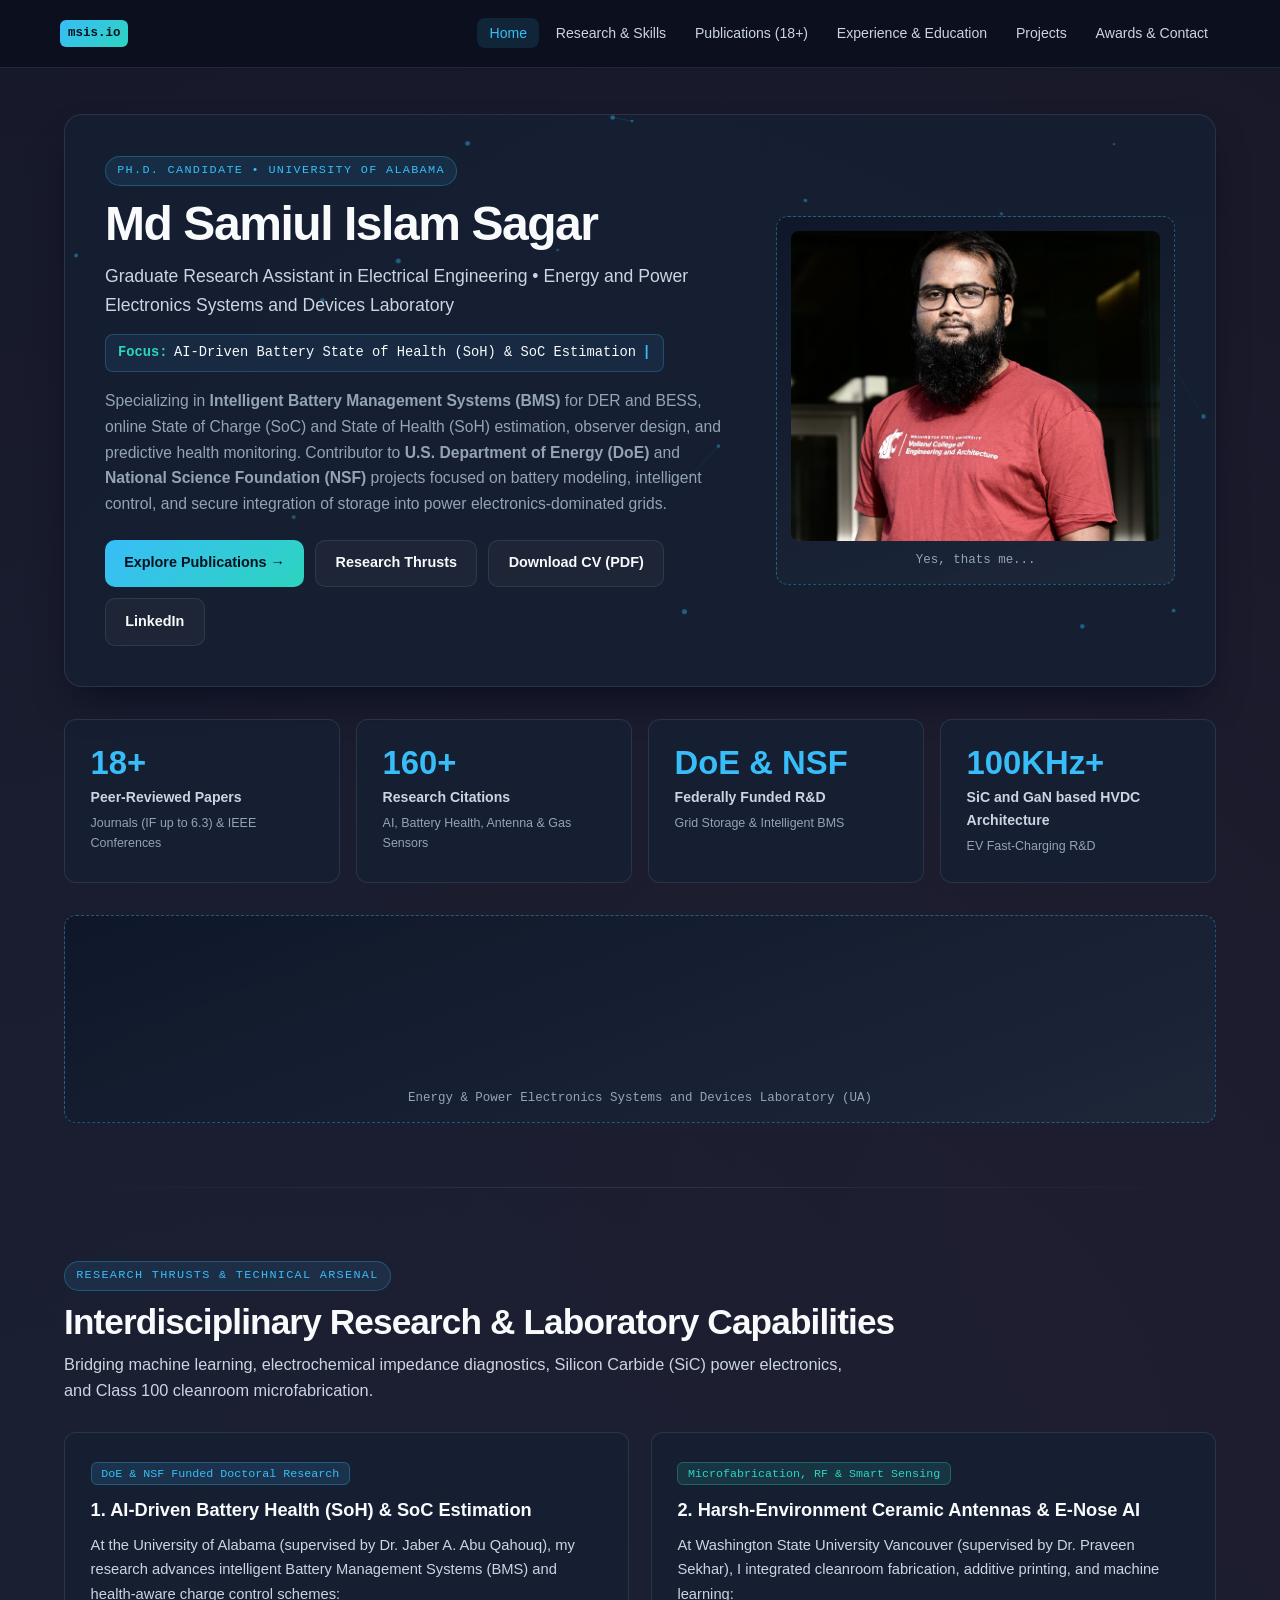
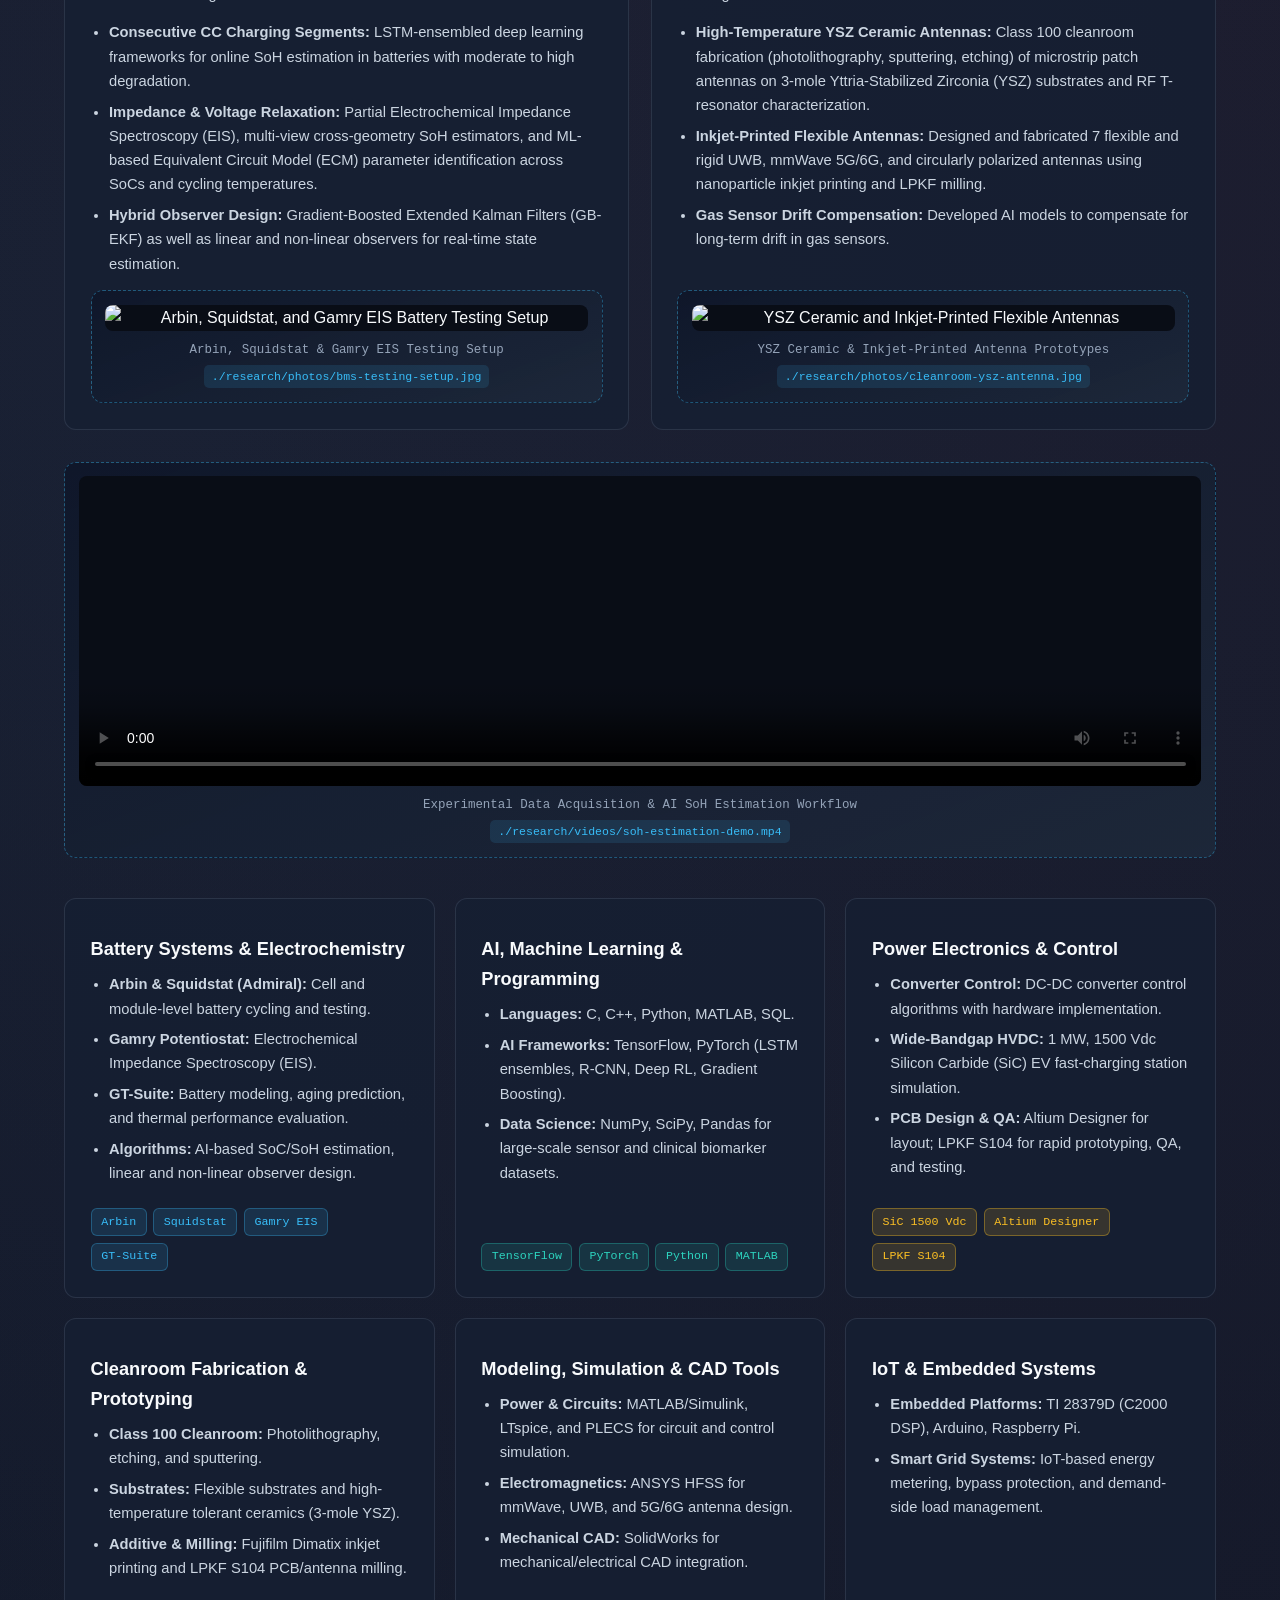
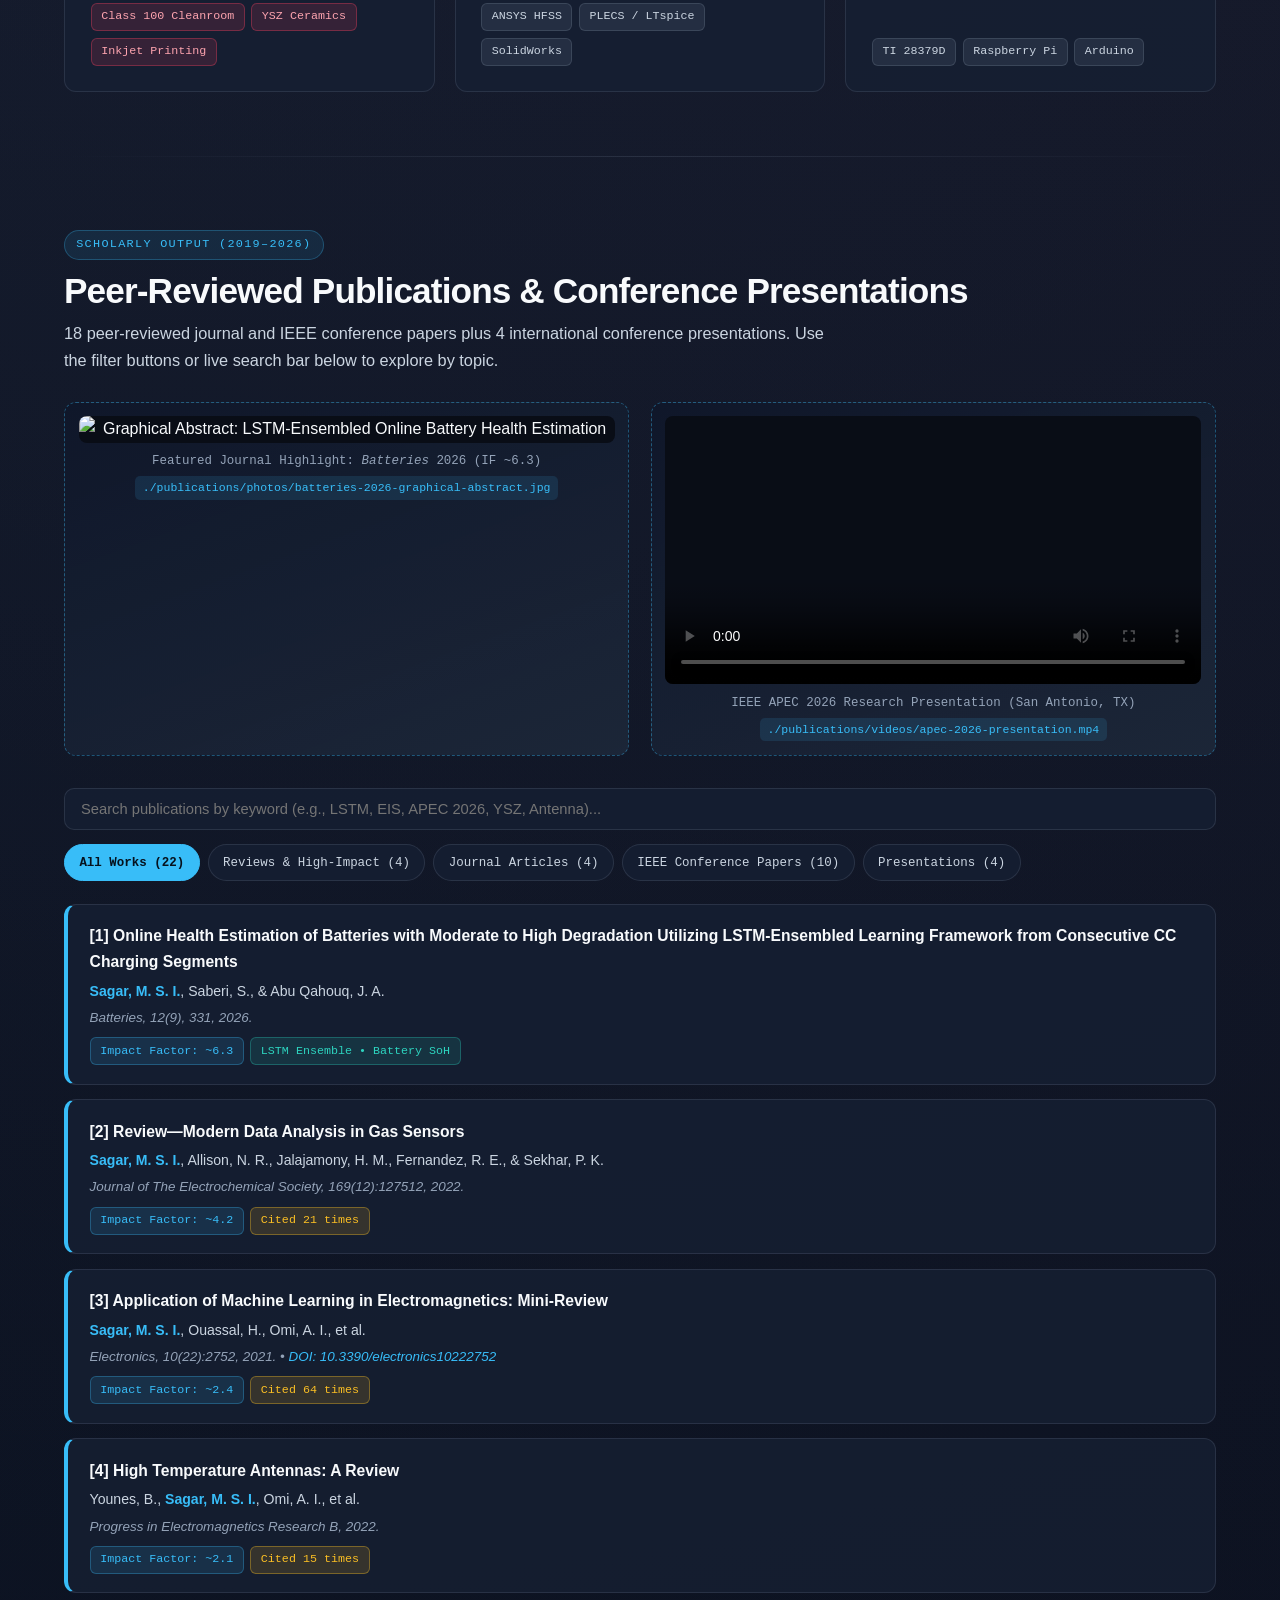
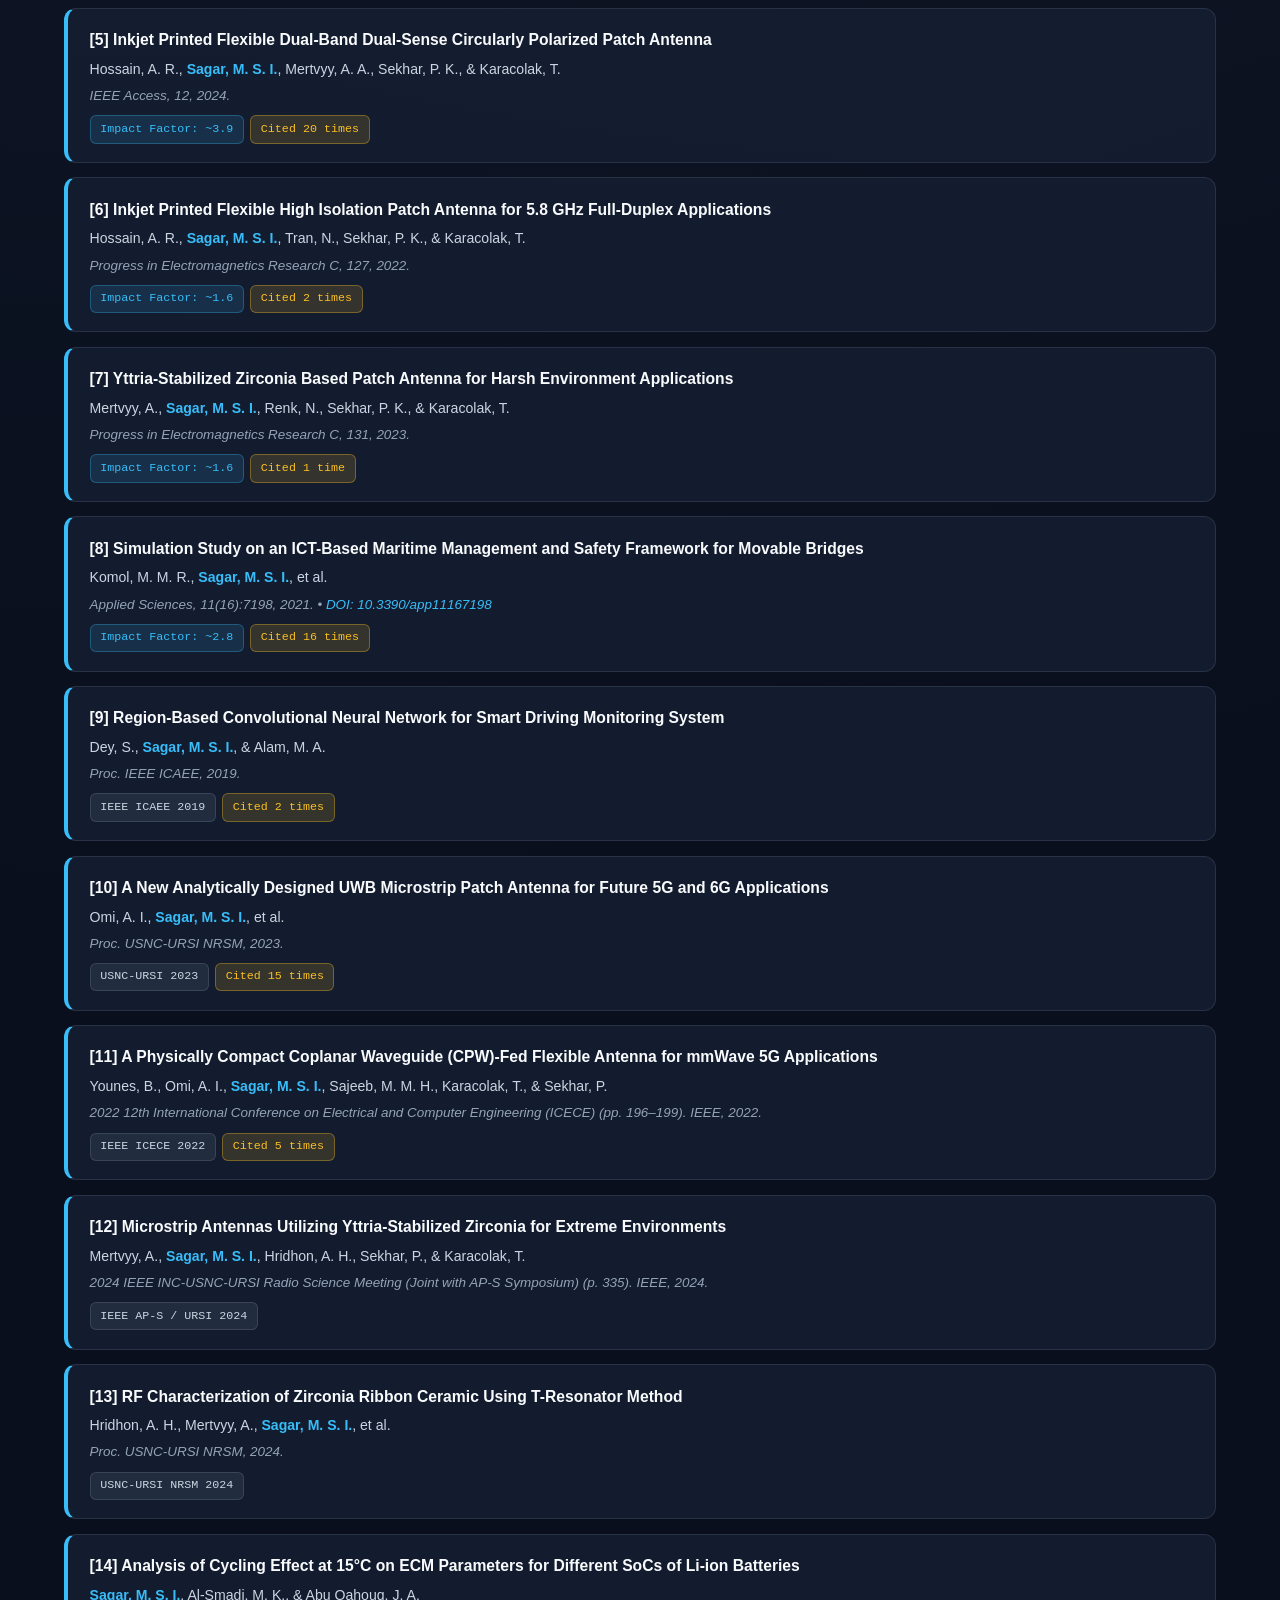
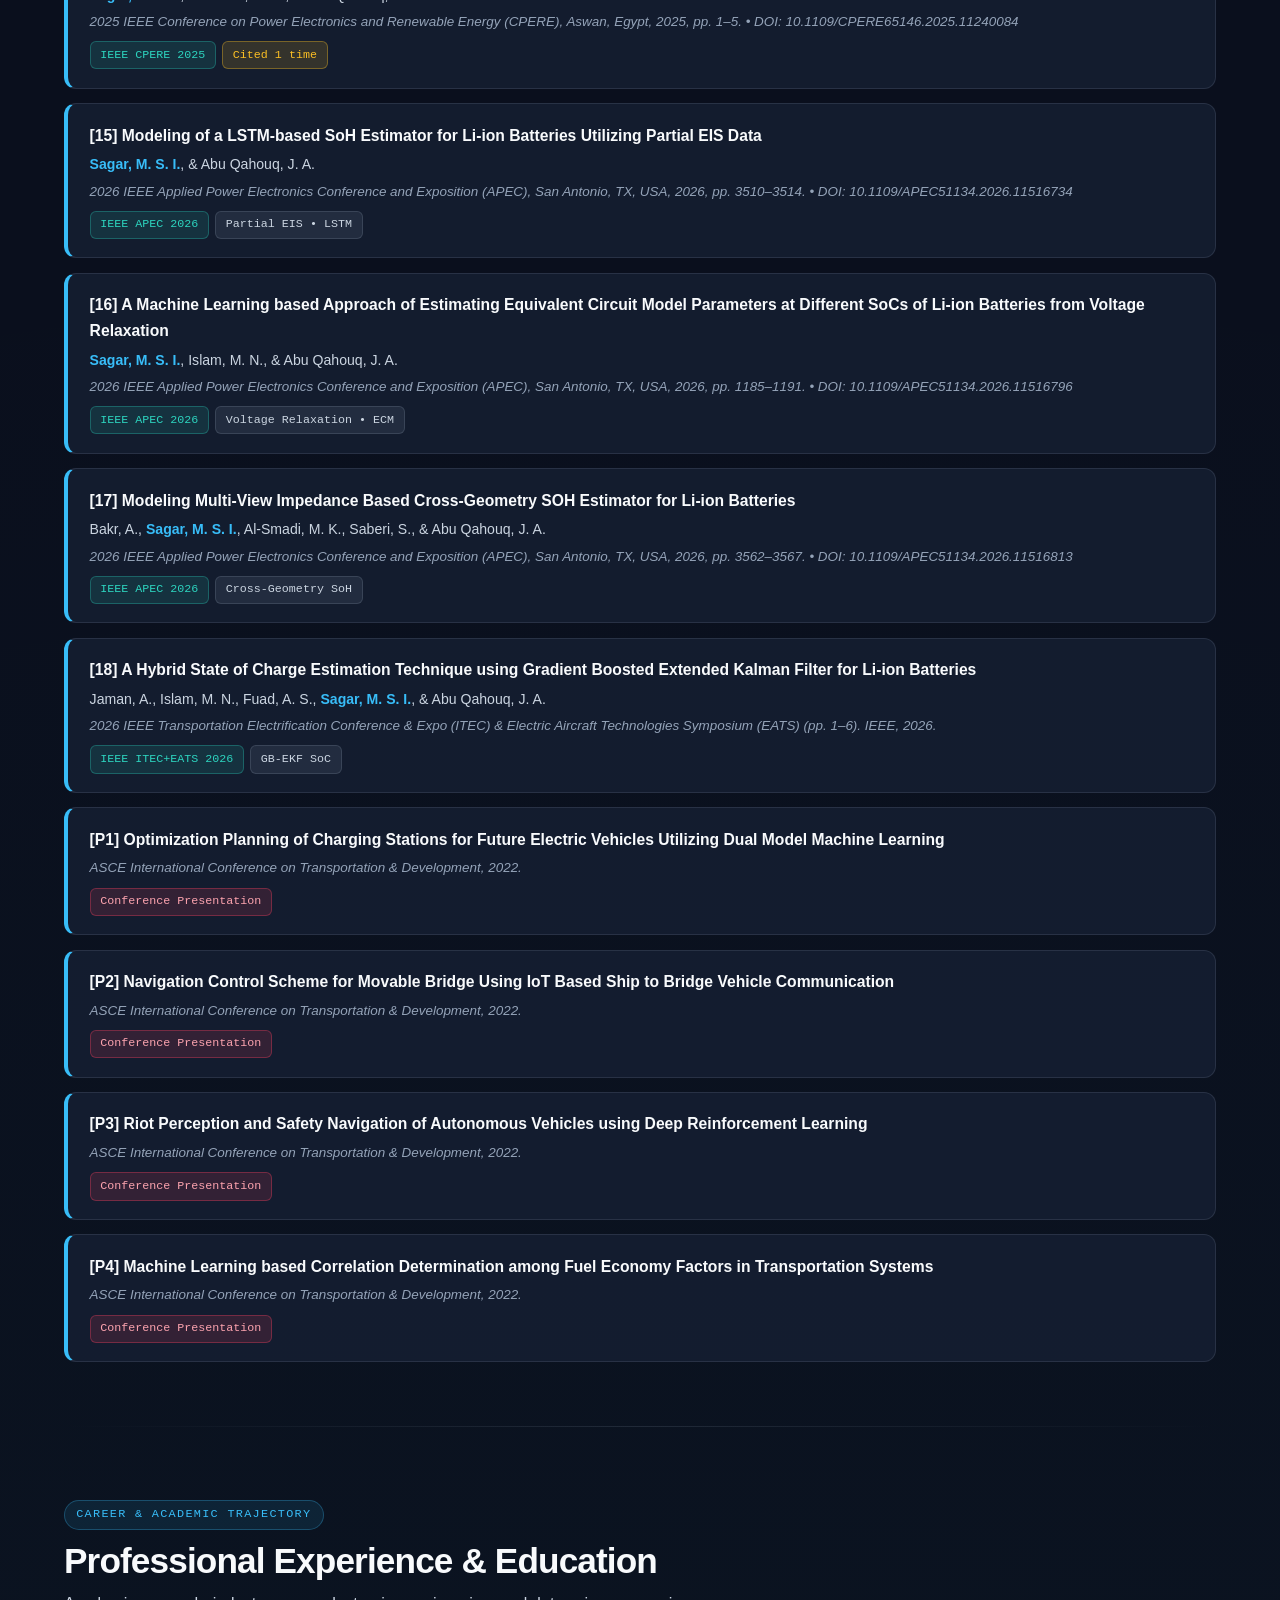
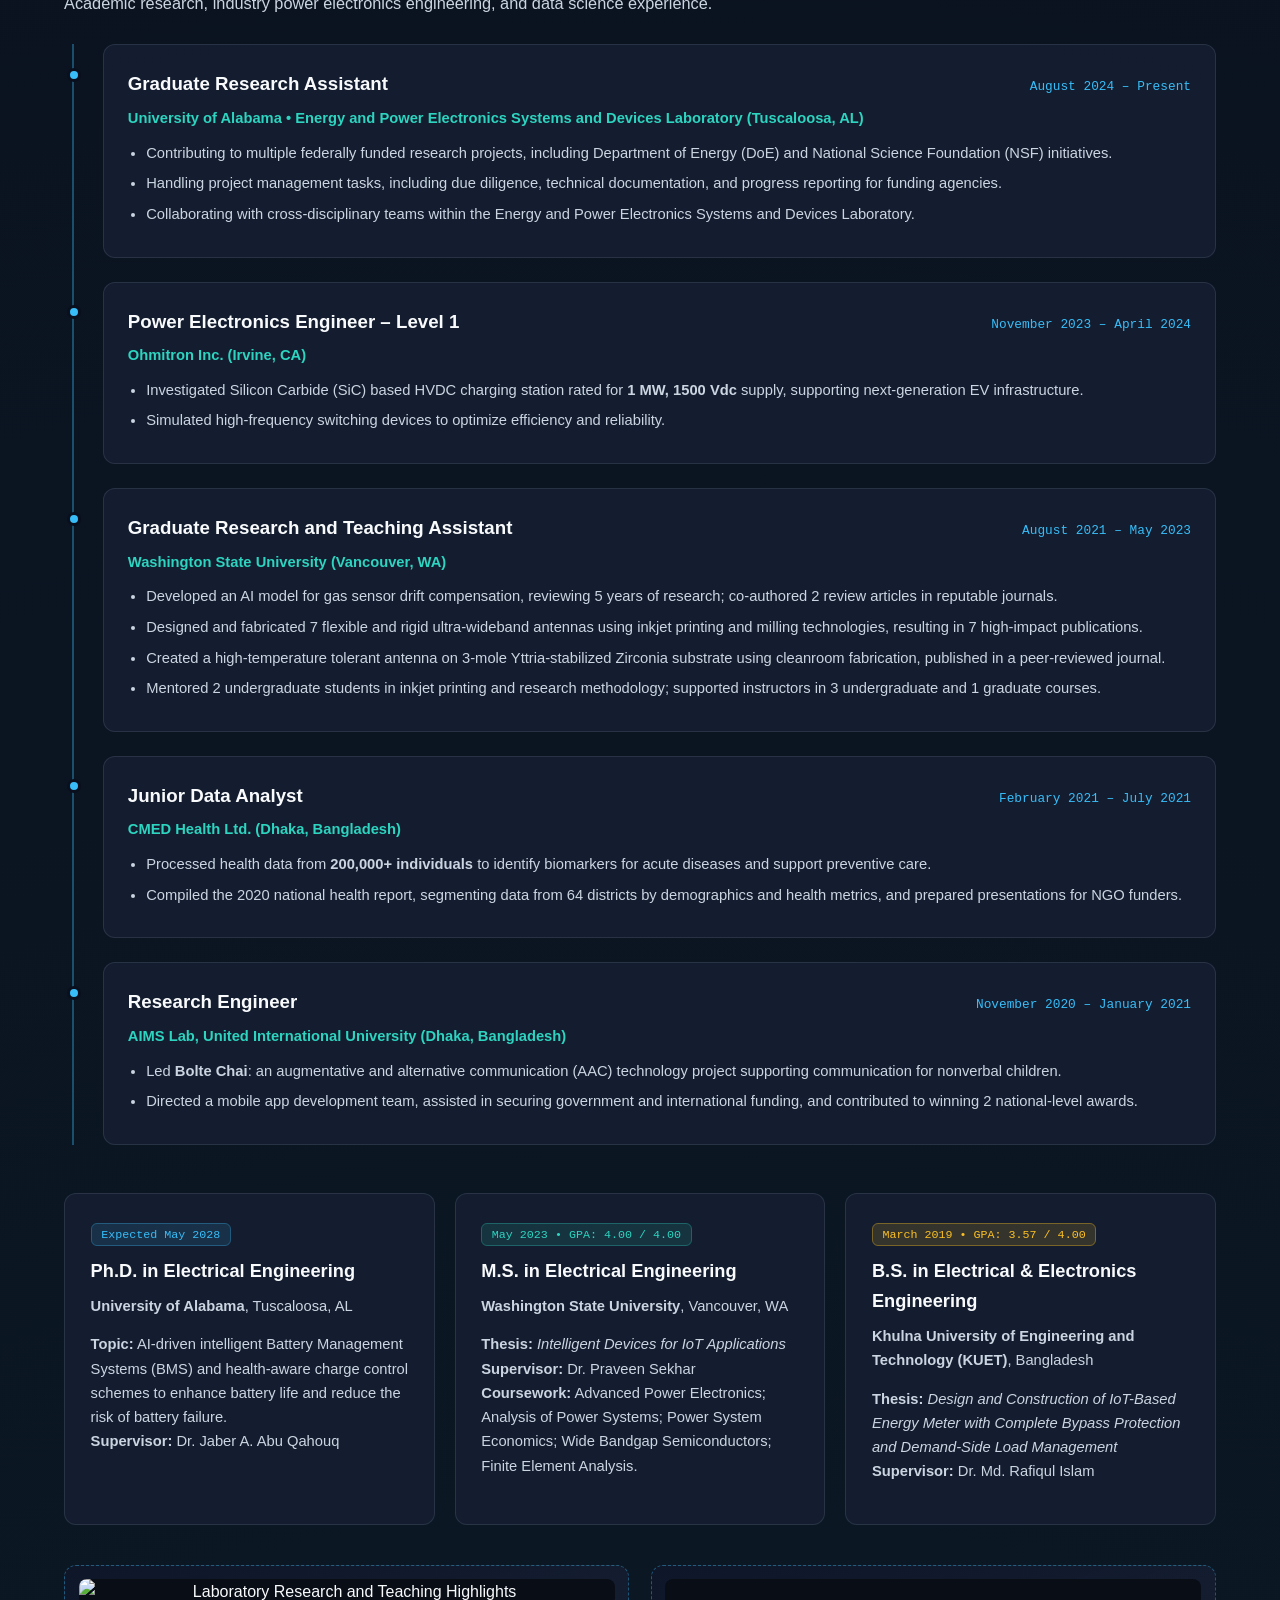
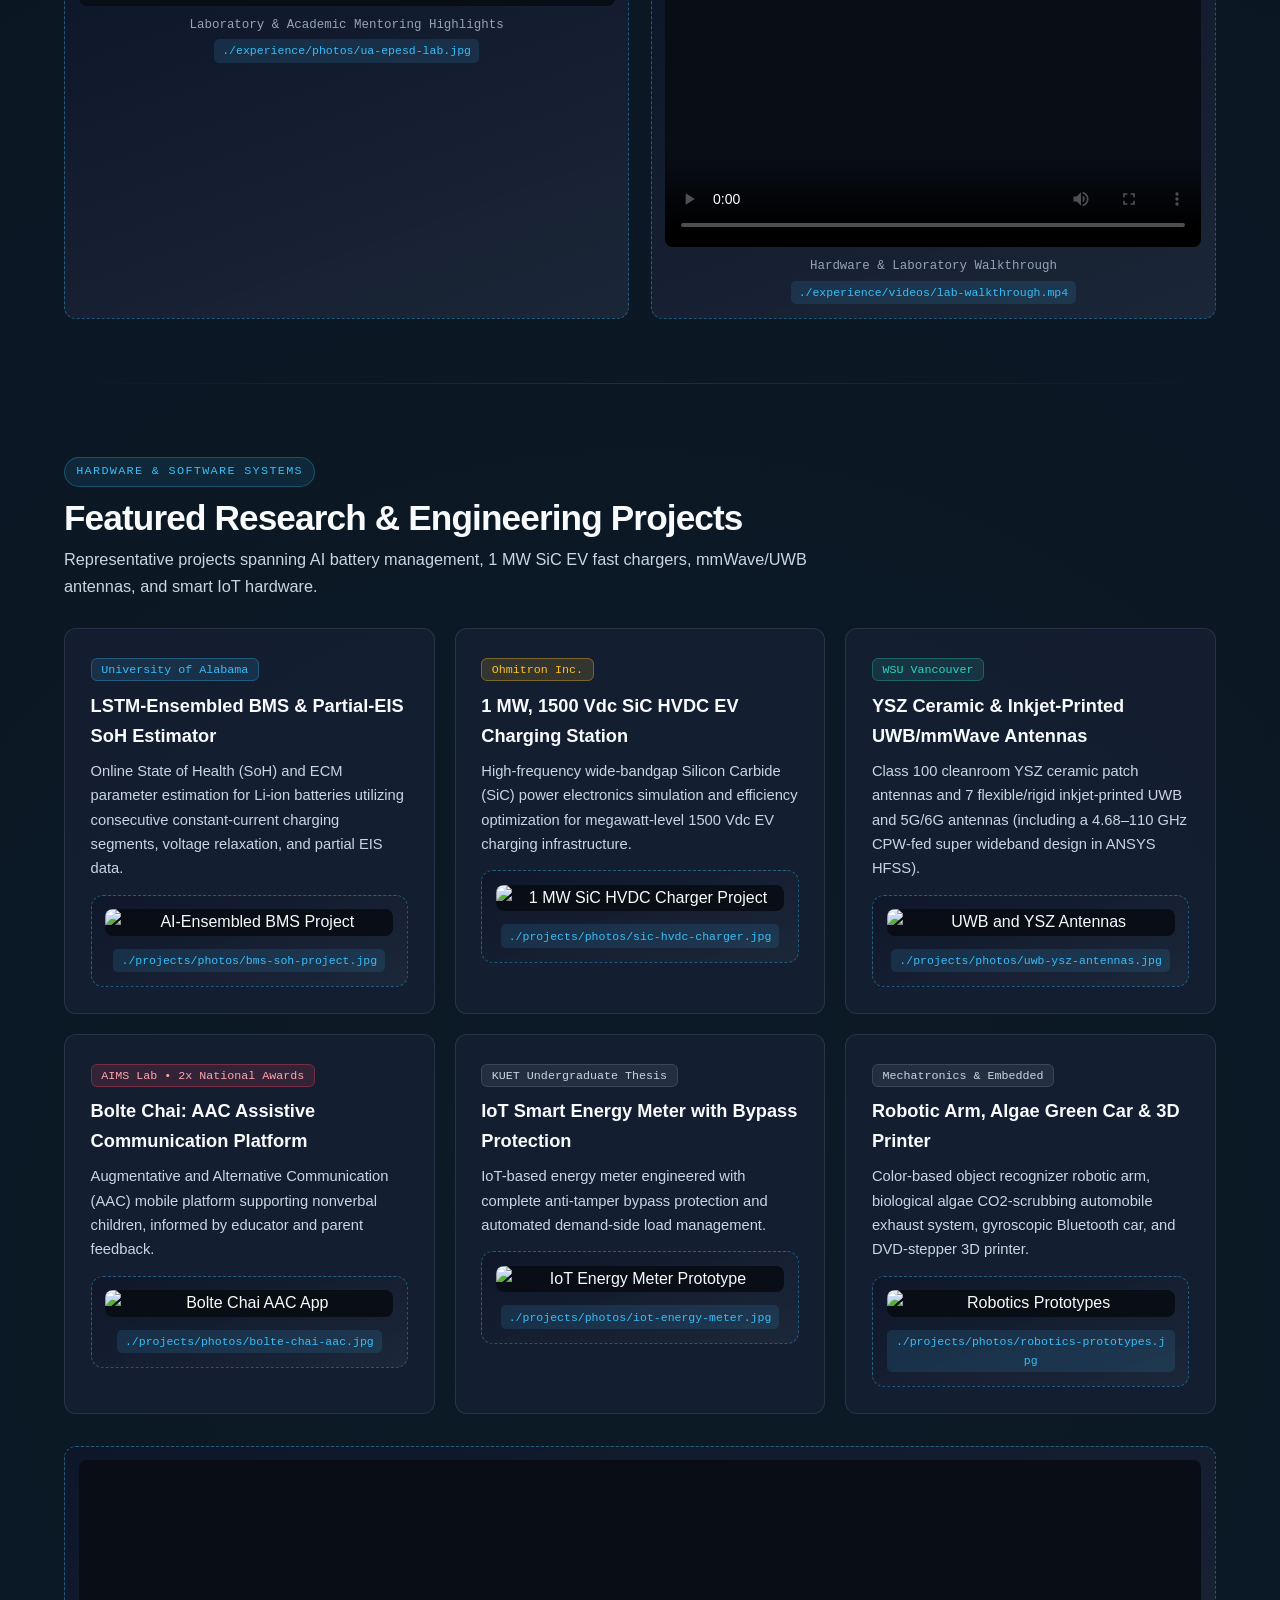
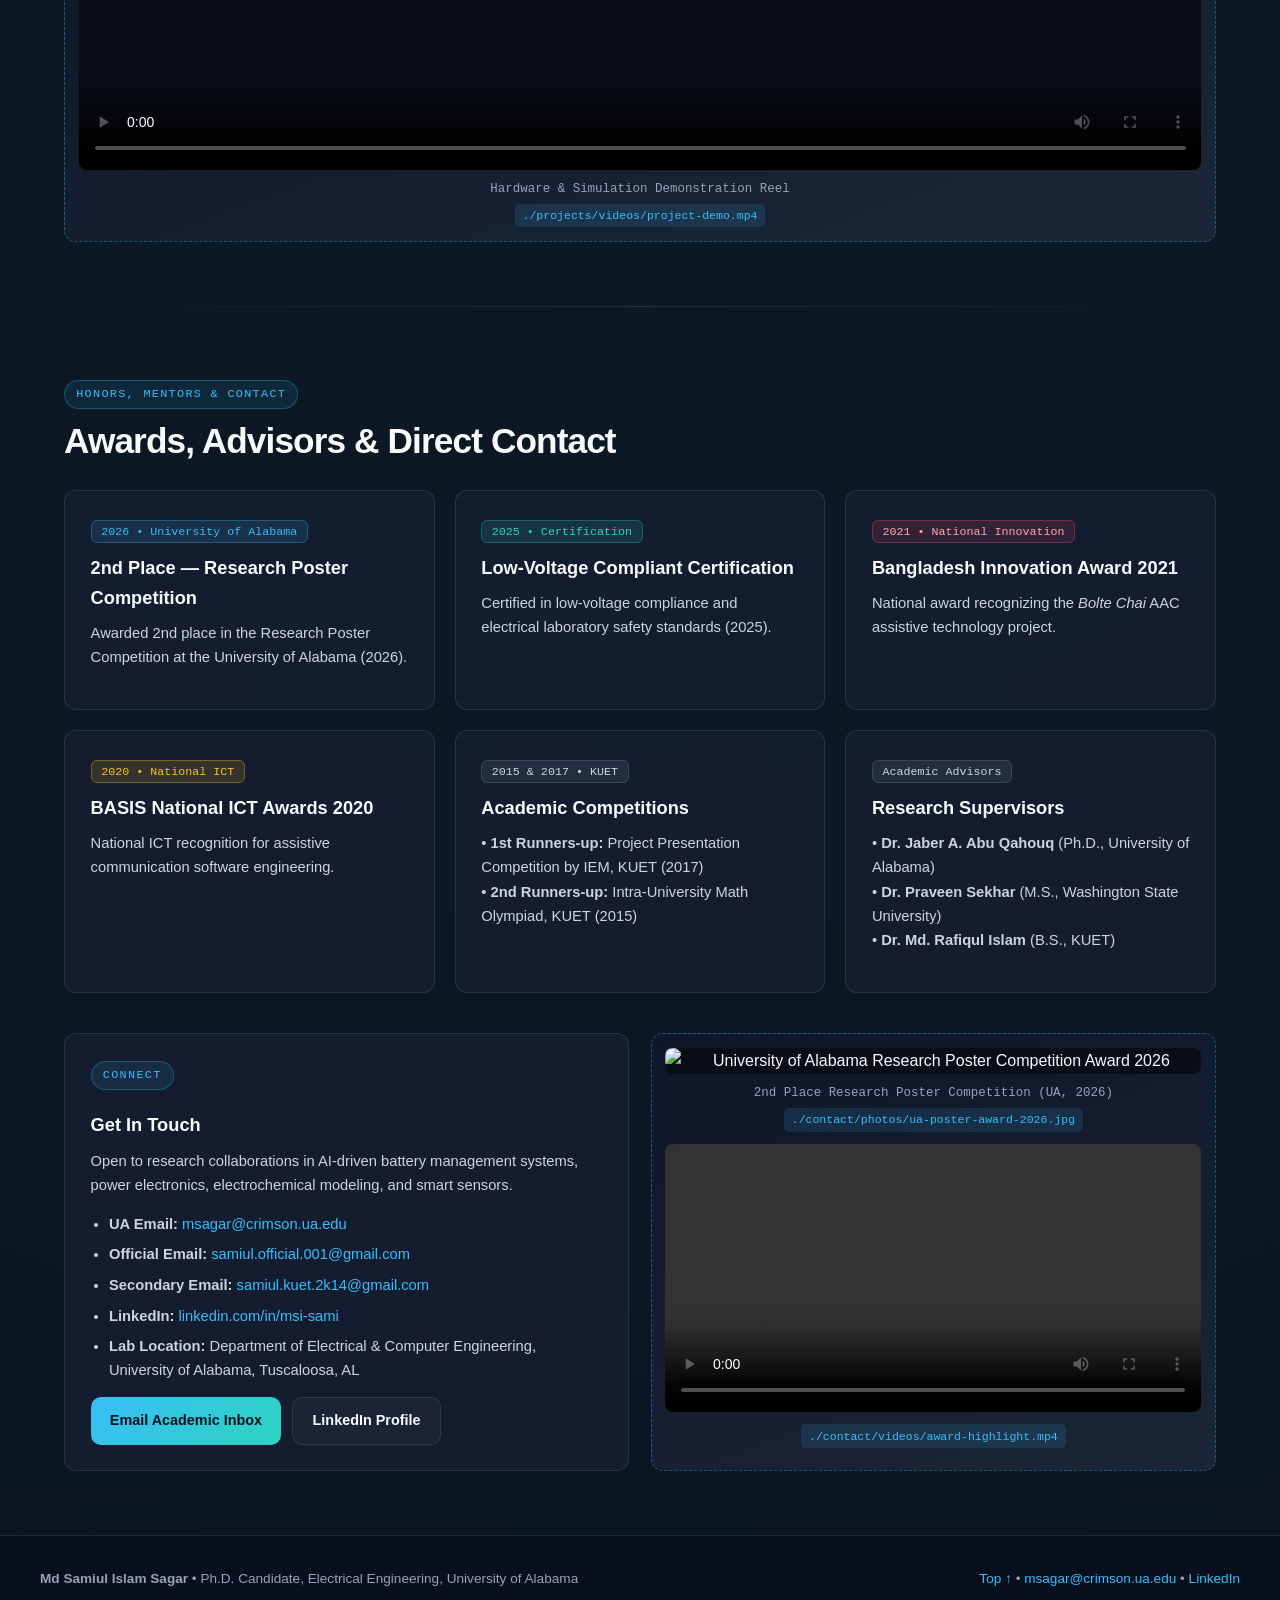
==== index.html @ 379abaac "Add files via upload" ====
<!DOCTYPE html>
<html lang="en">
<head>
  <meta charset="UTF-8" />
  <meta name="viewport" content="width=device-width, initial-scale=1.0, maximum-scale=5.0" />
  <!-- Content Security Policy & Referrer Hardening -->
  <meta http-equiv="Content-Security-Policy" content="default-src 'self'; img-src 'self' data:; media-src 'self'; style-src 'self' 'unsafe-inline'; script-src 'self'; object-src 'none'; base-uri 'self'; frame-ancestors 'none';" />
  <meta name="referrer" content="strict-origin-when-cross-origin" />
  <title>msis.io</title>
  <meta name="description" content="Biographical & Research Portfolio of Md Samiul Islam Sagar — Ph.D. Candidate in Electrical Engineering at the University of Alabama specializing in AI-based Battery Management Systems (BMS), Power Electronics, and Smart Sensing." />
  <link rel="stylesheet" href="./assets/css/style.css" />
  <meta http-equiv="Content-Security-Policy" content="default-src 'self'; img-src 'self' data: https://img.youtube.com; media-src 'self'; style-src 'self' 'unsafe-inline'; script-src 'self' 'unsafe-inline'; object-src 'none'; base-uri 'self'; frame-src https://www.youtube.com https://youtube.com; child-src https://www.youtube.com https://youtube.com;" />
</head>
<body>

  <!-- Sticky Responsive Navigation Header -->
  <header class="site-header">
    <div class="nav-container">
      <a href="#home" class="brand">
        <span class="brand-badge">msis.io</span>
        <!-- <span class="brand-name">Md Samiul Islam Sagar</span> -->
      </a>
      <input type="checkbox" id="nav-toggle" class="nav-toggle-checkbox" aria-label="Toggle navigation menu" />
      <label for="nav-toggle" class="nav-toggle-label">
        <span class="hamburger-icon">&#9776;</span> Menu
      </label>
      <ul class="nav-links">
        <li><a href="#home" class="nav-link active">Home</a></li>
        <li><a href="#research" class="nav-link">Research &amp; Skills</a></li>
        <li><a href="#publications" class="nav-link">Publications (18+)</a></li>
        <li><a href="#experience" class="nav-link">Experience &amp; Education</a></li>
        <li><a href="#projects" class="nav-link">Projects</a></li>
        <li><a href="#contact" class="nav-link">Awards &amp; Contact</a></li>
      </ul>
    </div>
  </header>

  <main>
    <!-- ====================================================================
         1. HOME SECTION (Media in ./home/photos/ and ./home/videos/)
         ==================================================================== -->
    <section id="home" class="scroll-section">
      <div class="hero">
        <div class="hero-content">
          <span class="eyebrow">Ph.D. Candidate &bull; University of Alabama</span>
          <h1>Md Samiul Islam Sagar</span></h1>
          <p class="hero-role">
            Graduate Research Assistant in Electrical Engineering &bull; Energy and Power Electronics Systems and Devices Laboratory
          </p>
          <p class="hero-bio">
            Specializing in <strong>Intelligent Battery Management Systems (BMS)</strong> for DER and BESS, online State of Charge (SoC) and State of Health (SoH) estimation, observer design, and predictive health monitoring. Contributor to <strong>U.S. Department of Energy (DoE)</strong> and <strong>National Science Foundation (NSF)</strong> projects focused on battery modeling, intelligent control, and secure integration of storage into power electronics-dominated grids.
          </p>
          <div class="btn-group">
            <a href="#publications" class="btn btn-primary">Explore Publications &rarr;</a>
            <a href="#research" class="btn btn-outline">Research Thrusts</a>
            <a href="./assets/Resume_Md_Samiul_Islam_Sagar.pdf" class="btn btn-outline" target="_blank" rel="noopener">Download CV (PDF)</a>
            <a href="https://www.linkedin.com/in/msi-sami" class="btn btn-outline" target="_blank" rel="noopener">LinkedIn</a>
          </div>
        </div>

        <!-- Home Profile Photo (./home/photos/profile.jpg) -->
        <figure class="media-frame">
          <img src="./home/photos/profile.JPG" alt="Md Samiul Islam Sagar — Electrical Engineering Researcher" loading="eager" />
          <figcaption class="media-caption">
            Yes, thats me...<br />
            <!-- <span class="media-path-tag">./home/photos/profile.JPG</span> -->
          </figcaption>
        </figure>
      </div>

      <!-- Impact Metrics Bar -->
      <div class="stats-grid" aria-label="Research Impact Metrics">
        <div class="stat-card">
          <div class="stat-number">18+</div>
          <div class="stat-label">Peer-Reviewed Papers</div>
          <div class="stat-sub">Journals (IF up to 6.3) &amp; IEEE Conferences</div>
        </div>
        <div class="stat-card">
          <div class="stat-number">160+</div>
          <div class="stat-label">Research Citations</div>
          <div class="stat-sub">AI, Battery Health, Antenna &amp; Gas Sensors</div>
        </div>
        <div class="stat-card">
          <div class="stat-number">DoE &amp; NSF</div>
          <div class="stat-label">Federally Funded R&amp;D</div>
          <div class="stat-sub">Grid Storage &amp; Intelligent BMS</div>
        </div>
        <div class="stat-card">
          <div class="stat-number">100KHz+</div>
          <div class="stat-label">SiC and GaN based HVDC Architecture</div>
          <div class="stat-sub">EV Fast-Charging R&amp;D</div>
        </div>
      </div>

      <!-- Home Lab Overview Media (Reliable Single-Card YouTube Embed) -->
      <div class="card-grid-2">
        <figure class="media-frame youtube-embed-card">
          <div class="video-container">
            <iframe
              src="https://www.youtube.com/embed/jh1j5oGe6OU?start=95&end=125&rel=0&modestbranding=1"
              title="Innovate UA: Turning Research into Real-World Impact"
              frameborder="0"
              allow="accelerometer; autoplay; clipboard-write; encrypted-media; gyroscope; picture-in-picture"
              allowfullscreen>
            </iframe>
          </div>
          <figcaption class="media-caption">
            Energy &amp; Power Electronics Systems and Devices Laboratory (UA)<br />
            <!-- <span class="media-path-tag">YouTube: jh1j5oGe6OU (Plays 1:35 &ndash; 2:05)</span> -->
          </figcaption>
        </figure>
      </div>
    </section>

    <hr class="section-divider" />

    <!-- ====================================================================
         2. RESEARCH & SKILLS SECTION (Media in ./research/photos/ & ./research/videos/)
         ==================================================================== -->
    <section id="research" class="scroll-section">
      <div class="section-header">
        <span class="eyebrow">Research Thrusts &amp; Technical Arsenal</span>
        <h2 class="section-title">Interdisciplinary Research &amp; Laboratory Capabilities</h2>
        <p class="section-subtitle">
          Bridging machine learning, electrochemical impedance diagnostics, Silicon Carbide (SiC) power electronics, and Class 100 cleanroom microfabrication.
        </p>
      </div>

      <div class="card-grid-2" style="margin-bottom: 2rem;">
        <article class="card">
          <div>
            <span class="tag tag-cyan">DoE &amp; NSF Funded Doctoral Research</span>
            <h3>1. AI-Driven Battery Health (SoH) &amp; SoC Estimation</h3>
            <p>
              At the University of Alabama (supervised by Dr. Jaber A. Abu Qahouq), my research advances intelligent Battery Management Systems (BMS) and health-aware charge control schemes:
            </p>
            <ul>
              <li><strong>Consecutive CC Charging Segments:</strong> LSTM-ensembled deep learning frameworks for online SoH estimation in batteries with moderate to high degradation.</li>
              <li><strong>Impedance &amp; Voltage Relaxation:</strong> Partial Electrochemical Impedance Spectroscopy (EIS), multi-view cross-geometry SoH estimators, and ML-based Equivalent Circuit Model (ECM) parameter identification across SoCs and cycling temperatures.</li>
              <li><strong>Hybrid Observer Design:</strong> Gradient-Boosted Extended Kalman Filters (GB-EKF) as well as linear and non-linear observers for real-time state estimation.</li>
            </ul>
          </div>
          <figure class="media-frame">
            <img src="./research/photos/bms-testing-setup.jpg" alt="Arbin, Squidstat, and Gamry EIS Battery Testing Setup" loading="lazy" />
            <figcaption class="media-caption">
              Arbin, Squidstat &amp; Gamry EIS Testing Setup<br />
              <span class="media-path-tag">./research/photos/bms-testing-setup.jpg</span>
            </figcaption>
          </figure>
        </article>

        <article class="card">
          <div>
            <span class="tag tag-teal">Microfabrication, RF &amp; Smart Sensing</span>
            <h3>2. Harsh-Environment Ceramic Antennas &amp; E-Nose AI</h3>
            <p>
              At Washington State University Vancouver (supervised by Dr. Praveen Sekhar), I integrated cleanroom fabrication, additive printing, and machine learning:
            </p>
            <ul>
              <li><strong>High-Temperature YSZ Ceramic Antennas:</strong> Class 100 cleanroom fabrication (photolithography, sputtering, etching) of microstrip patch antennas on 3-mole Yttria-Stabilized Zirconia (YSZ) substrates and RF T-resonator characterization.</li>
              <li><strong>Inkjet-Printed Flexible Antennas:</strong> Designed and fabricated 7 flexible and rigid UWB, mmWave 5G/6G, and circularly polarized antennas using nanoparticle inkjet printing and LPKF milling.</li>
              <li><strong>Gas Sensor Drift Compensation:</strong> Developed AI models to compensate for long-term drift in gas sensors.</li>
            </ul>
          </div>
          <figure class="media-frame">
            <img src="./research/photos/cleanroom-ysz-antenna.jpg" alt="YSZ Ceramic and Inkjet-Printed Flexible Antennas" loading="lazy" />
            <figcaption class="media-caption">
              YSZ Ceramic &amp; Inkjet-Printed Antenna Prototypes<br />
              <span class="media-path-tag">./research/photos/cleanroom-ysz-antenna.jpg</span>
            </figcaption>
          </figure>
        </article>
      </div>

      <!-- Research Video Slot (./research/videos/soh-estimation-demo.mp4) -->
      <figure class="media-frame" style="margin-bottom: 2.5rem;">
        <video controls preload="metadata" poster="./research/photos/soh-workflow-poster.jpg">
          <source src="./research/videos/soh-estimation-demo.mp4" type="video/mp4" />
          Your browser does not support HTML5 video.
        </video>
        <figcaption class="media-caption">
          Experimental Data Acquisition &amp; AI SoH Estimation Workflow<br />
          <span class="media-path-tag">./research/videos/soh-estimation-demo.mp4</span>
        </figcaption>
      </figure>

      <!-- 6-Pillar Technical Skills Matrix -->
      <div class="card-grid">
        <div class="card">
          <div>
            <h3>Battery Systems &amp; Electrochemistry</h3>
            <ul>
              <li><strong>Arbin &amp; Squidstat (Admiral):</strong> Cell and module-level battery cycling and testing.</li>
              <li><strong>Gamry Potentiostat:</strong> Electrochemical Impedance Spectroscopy (EIS).</li>
              <li><strong>GT-Suite:</strong> Battery modeling, aging prediction, and thermal performance evaluation.</li>
              <li><strong>Algorithms:</strong> AI-based SoC/SoH estimation, linear and non-linear observer design.</li>
            </ul>
          </div>
          <div class="tag-list">
            <span class="tag tag-cyan">Arbin</span>
            <span class="tag tag-cyan">Squidstat</span>
            <span class="tag tag-cyan">Gamry EIS</span>
            <span class="tag tag-cyan">GT-Suite</span>
          </div>
        </div>

        <div class="card">
          <div>
            <h3>AI, Machine Learning &amp; Programming</h3>
            <ul>
              <li><strong>Languages:</strong> C, C++, Python, MATLAB, SQL.</li>
              <li><strong>AI Frameworks:</strong> TensorFlow, PyTorch (LSTM ensembles, R-CNN, Deep RL, Gradient Boosting).</li>
              <li><strong>Data Science:</strong> NumPy, SciPy, Pandas for large-scale sensor and clinical biomarker datasets.</li>
            </ul>
          </div>
          <div class="tag-list">
            <span class="tag tag-teal">TensorFlow</span>
            <span class="tag tag-teal">PyTorch</span>
            <span class="tag tag-teal">Python</span>
            <span class="tag tag-teal">MATLAB</span>
          </div>
        </div>

        <div class="card">
          <div>
            <h3>Power Electronics &amp; Control</h3>
            <ul>
              <li><strong>Converter Control:</strong> DC-DC converter control algorithms with hardware implementation.</li>
              <li><strong>Wide-Bandgap HVDC:</strong> 1 MW, 1500 Vdc Silicon Carbide (SiC) EV fast-charging station simulation.</li>
              <li><strong>PCB Design &amp; QA:</strong> Altium Designer for layout; LPKF S104 for rapid prototyping, QA, and testing.</li>
            </ul>
          </div>
          <div class="tag-list">
            <span class="tag tag-amber">SiC 1500 Vdc</span>
            <span class="tag tag-amber">Altium Designer</span>
            <span class="tag tag-amber">LPKF S104</span>
          </div>
        </div>

        <div class="card">
          <div>
            <h3>Cleanroom Fabrication &amp; Prototyping</h3>
            <ul>
              <li><strong>Class 100 Cleanroom:</strong> Photolithography, etching, and sputtering.</li>
              <li><strong>Substrates:</strong> Flexible substrates and high-temperature tolerant ceramics (3-mole YSZ).</li>
              <li><strong>Additive &amp; Milling:</strong> Fujifilm Dimatix inkjet printing and LPKF S104 PCB/antenna milling.</li>
            </ul>
          </div>
          <div class="tag-list">
            <span class="tag tag-crimson">Class 100 Cleanroom</span>
            <span class="tag tag-crimson">YSZ Ceramics</span>
            <span class="tag tag-crimson">Inkjet Printing</span>
          </div>
        </div>

        <div class="card">
          <div>
            <h3>Modeling, Simulation &amp; CAD Tools</h3>
            <ul>
              <li><strong>Power &amp; Circuits:</strong> MATLAB/Simulink, LTspice, and PLECS for circuit and control simulation.</li>
              <li><strong>Electromagnetics:</strong> ANSYS HFSS for mmWave, UWB, and 5G/6G antenna design.</li>
              <li><strong>Mechanical CAD:</strong> SolidWorks for mechanical/electrical CAD integration.</li>
            </ul>
          </div>
          <div class="tag-list">
            <span class="tag">ANSYS HFSS</span>
            <span class="tag">PLECS / LTspice</span>
            <span class="tag">SolidWorks</span>
          </div>
        </div>

        <div class="card">
          <div>
            <h3>IoT &amp; Embedded Systems</h3>
            <ul>
              <li><strong>Embedded Platforms:</strong> TI 28379D (C2000 DSP), Arduino, Raspberry Pi.</li>
              <li><strong>Smart Grid Systems:</strong> IoT-based energy metering, bypass protection, and demand-side load management.</li>
            </ul>
          </div>
          <div class="tag-list">
            <span class="tag">TI 28379D</span>
            <span class="tag">Raspberry Pi</span>
            <span class="tag">Arduino</span>
          </div>
        </div>
      </div>
    </section>

    <hr class="section-divider" />

    <!-- ====================================================================
         3. PUBLICATIONS SECTION (Media in ./publications/photos/ & ./publications/videos/)
         ==================================================================== -->
    <section id="publications" class="scroll-section">
      <div class="section-header">
        <span class="eyebrow">Scholarly Output (2019–2026)</span>
        <h2 class="section-title">Peer-Reviewed Publications &amp; Conference Presentations</h2>
        <p class="section-subtitle">
          18 peer-reviewed journal and IEEE conference papers plus 4 international conference presentations. Use the filter buttons or live search bar below to explore by topic.
        </p>
      </div>

      <!-- Publications Media Row (./publications/photos/ and ./publications/videos/) -->
      <div class="card-grid-2" style="margin-bottom: 2rem;">
        <figure class="media-frame">
          <img src="./publications/photos/batteries-2026-graphical-abstract.jpg" alt="Graphical Abstract: LSTM-Ensembled Online Battery Health Estimation" loading="lazy" />
          <figcaption class="media-caption">
            Featured Journal Highlight: <em>Batteries</em> 2026 (IF ~6.3)<br />
            <span class="media-path-tag">./publications/photos/batteries-2026-graphical-abstract.jpg</span>
          </figcaption>
        </figure>

        <figure class="media-frame">
          <video controls preload="metadata" poster="./publications/photos/apec-2026-poster.jpg">
            <source src="./publications/videos/apec-2026-presentation.mp4" type="video/mp4" />
            Your browser does not support HTML5 video.
          </video>
          <figcaption class="media-caption">
            IEEE APEC 2026 Research Presentation (San Antonio, TX)<br />
            <span class="media-path-tag">./publications/videos/apec-2026-presentation.mp4</span>
          </figcaption>
        </figure>
      </div>

      <!-- Interactive Filter Controls (Pure CSS + JS Live Search) -->
      <div class="pub-filter-wrapper">
        <input type="radio" name="pub-filter" id="filter-all" class="pub-radio" checked />
        <input type="radio" name="pub-filter" id="filter-review" class="pub-radio" />
        <input type="radio" name="pub-filter" id="filter-journal" class="pub-radio" />
        <input type="radio" name="pub-filter" id="filter-conf" class="pub-radio" />
        <input type="radio" name="pub-filter" id="filter-pres" class="pub-radio" />

        <div class="pub-filter-controls">
          <label for="filter-all" class="pub-filter-label">All Works (22)</label>
          <label for="filter-review" class="pub-filter-label">Reviews &amp; High-Impact (4)</label>
          <label for="filter-journal" class="pub-filter-label">Journal Articles (4)</label>
          <label for="filter-conf" class="pub-filter-label">IEEE Conference Papers (10)</label>
          <label for="filter-pres" class="pub-filter-label">Presentations (4)</label>
        </div>

        <div class="pub-list">
          <!-- Reviews & High-Impact Papers -->
          <article class="pub-item cat-review">
            <div class="pub-title">[1] Online Health Estimation of Batteries with Moderate to High Degradation Utilizing LSTM-Ensembled Learning Framework from Consecutive CC Charging Segments</div>
            <div class="pub-authors"><strong>Sagar, M. S. I.</strong>, Saberi, S., &amp; Abu Qahouq, J. A.</div>
            <div class="pub-venue">Batteries, 12(9), 331, 2026.</div>
            <div class="tag-list">
              <span class="tag tag-cyan">Impact Factor: ~6.3</span>
              <span class="tag tag-teal">LSTM Ensemble &bull; Battery SoH</span>
            </div>
          </article>

          <article class="pub-item cat-review">
            <div class="pub-title">[2] Review—Modern Data Analysis in Gas Sensors</div>
            <div class="pub-authors"><strong>Sagar, M. S. I.</strong>, Allison, N. R., Jalajamony, H. M., Fernandez, R. E., &amp; Sekhar, P. K.</div>
            <div class="pub-venue">Journal of The Electrochemical Society, 169(12):127512, 2022.</div>
            <div class="tag-list">
              <span class="tag tag-cyan">Impact Factor: ~4.2</span>
              <span class="tag tag-amber">Cited 21 times</span>
            </div>
          </article>

          <article class="pub-item cat-review">
            <div class="pub-title">[3] Application of Machine Learning in Electromagnetics: Mini-Review</div>
            <div class="pub-authors"><strong>Sagar, M. S. I.</strong>, Ouassal, H., Omi, A. I., et al.</div>
            <div class="pub-venue">Electronics, 10(22):2752, 2021. &bull; <a href="https://doi.org/10.3390/electronics10222752" target="_blank" rel="noopener">DOI: 10.3390/electronics10222752</a></div>
            <div class="tag-list">
              <span class="tag tag-cyan">Impact Factor: ~2.4</span>
              <span class="tag tag-amber">Cited 64 times</span>
            </div>
          </article>

          <article class="pub-item cat-review">
            <div class="pub-title">[4] High Temperature Antennas: A Review</div>
            <div class="pub-authors">Younes, B., <strong>Sagar, M. S. I.</strong>, Omi, A. I., et al.</div>
            <div class="pub-venue">Progress in Electromagnetics Research B, 2022.</div>
            <div class="tag-list">
              <span class="tag tag-cyan">Impact Factor: ~2.1</span>
              <span class="tag tag-amber">Cited 15 times</span>
            </div>
          </article>

          <!-- Journal Articles - Devices & Interdisciplinary -->
          <article class="pub-item cat-journal">
            <div class="pub-title">[5] Inkjet Printed Flexible Dual-Band Dual-Sense Circularly Polarized Patch Antenna</div>
            <div class="pub-authors">Hossain, A. R., <strong>Sagar, M. S. I.</strong>, Mertvyy, A. A., Sekhar, P. K., &amp; Karacolak, T.</div>
            <div class="pub-venue">IEEE Access, 12, 2024.</div>
            <div class="tag-list">
              <span class="tag tag-cyan">Impact Factor: ~3.9</span>
              <span class="tag tag-amber">Cited 20 times</span>
            </div>
          </article>

          <article class="pub-item cat-journal">
            <div class="pub-title">[6] Inkjet Printed Flexible High Isolation Patch Antenna for 5.8 GHz Full-Duplex Applications</div>
            <div class="pub-authors">Hossain, A. R., <strong>Sagar, M. S. I.</strong>, Tran, N., Sekhar, P. K., &amp; Karacolak, T.</div>
            <div class="pub-venue">Progress in Electromagnetics Research C, 127, 2022.</div>
            <div class="tag-list">
              <span class="tag tag-cyan">Impact Factor: ~1.6</span>
              <span class="tag tag-amber">Cited 2 times</span>
            </div>
          </article>

          <article class="pub-item cat-journal">
            <div class="pub-title">[7] Yttria-Stabilized Zirconia Based Patch Antenna for Harsh Environment Applications</div>
            <div class="pub-authors">Mertvyy, A., <strong>Sagar, M. S. I.</strong>, Renk, N., Sekhar, P. K., &amp; Karacolak, T.</div>
            <div class="pub-venue">Progress in Electromagnetics Research C, 131, 2023.</div>
            <div class="tag-list">
              <span class="tag tag-cyan">Impact Factor: ~1.6</span>
              <span class="tag tag-amber">Cited 1 time</span>
            </div>
          </article>

          <article class="pub-item cat-journal">
            <div class="pub-title">[8] Simulation Study on an ICT-Based Maritime Management and Safety Framework for Movable Bridges</div>
            <div class="pub-authors">Komol, M. M. R., <strong>Sagar, M. S. I.</strong>, et al.</div>
            <div class="pub-venue">Applied Sciences, 11(16):7198, 2021. &bull; <a href="https://doi.org/10.3390/app11167198" target="_blank" rel="noopener">DOI: 10.3390/app11167198</a></div>
            <div class="tag-list">
              <span class="tag tag-cyan">Impact Factor: ~2.8</span>
              <span class="tag tag-amber">Cited 16 times</span>
            </div>
          </article>

          <!-- IEEE Conference Proceedings -->
          <article class="pub-item cat-conf">
            <div class="pub-title">[9] Region-Based Convolutional Neural Network for Smart Driving Monitoring System</div>
            <div class="pub-authors">Dey, S., <strong>Sagar, M. S. I.</strong>, &amp; Alam, M. A.</div>
            <div class="pub-venue">Proc. IEEE ICAEE, 2019.</div>
            <div class="tag-list">
              <span class="tag">IEEE ICAEE 2019</span>
              <span class="tag tag-amber">Cited 2 times</span>
            </div>
          </article>

          <article class="pub-item cat-conf">
            <div class="pub-title">[10] A New Analytically Designed UWB Microstrip Patch Antenna for Future 5G and 6G Applications</div>
            <div class="pub-authors">Omi, A. I., <strong>Sagar, M. S. I.</strong>, et al.</div>
            <div class="pub-venue">Proc. USNC-URSI NRSM, 2023.</div>
            <div class="tag-list">
              <span class="tag">USNC-URSI 2023</span>
              <span class="tag tag-amber">Cited 15 times</span>
            </div>
          </article>

          <article class="pub-item cat-conf">
            <div class="pub-title">[11] A Physically Compact Coplanar Waveguide (CPW)-Fed Flexible Antenna for mmWave 5G Applications</div>
            <div class="pub-authors">Younes, B., Omi, A. I., <strong>Sagar, M. S. I.</strong>, Sajeeb, M. M. H., Karacolak, T., &amp; Sekhar, P.</div>
            <div class="pub-venue">2022 12th International Conference on Electrical and Computer Engineering (ICECE) (pp. 196–199). IEEE, 2022.</div>
            <div class="tag-list">
              <span class="tag">IEEE ICECE 2022</span>
              <span class="tag tag-amber">Cited 5 times</span>
            </div>
          </article>

          <article class="pub-item cat-conf">
            <div class="pub-title">[12] Microstrip Antennas Utilizing Yttria-Stabilized Zirconia for Extreme Environments</div>
            <div class="pub-authors">Mertvyy, A., <strong>Sagar, M. S. I.</strong>, Hridhon, A. H., Sekhar, P., &amp; Karacolak, T.</div>
            <div class="pub-venue">2024 IEEE INC-USNC-URSI Radio Science Meeting (Joint with AP-S Symposium) (p. 335). IEEE, 2024.</div>
            <div class="tag-list">
              <span class="tag">IEEE AP-S / URSI 2024</span>
            </div>
          </article>

          <article class="pub-item cat-conf">
            <div class="pub-title">[13] RF Characterization of Zirconia Ribbon Ceramic Using T-Resonator Method</div>
            <div class="pub-authors">Hridhon, A. H., Mertvyy, A., <strong>Sagar, M. S. I.</strong>, et al.</div>
            <div class="pub-venue">Proc. USNC-URSI NRSM, 2024.</div>
            <div class="tag-list">
              <span class="tag">USNC-URSI NRSM 2024</span>
            </div>
          </article>

          <article class="pub-item cat-conf">
            <div class="pub-title">[14] Analysis of Cycling Effect at 15&deg;C on ECM Parameters for Different SoCs of Li-ion Batteries</div>
            <div class="pub-authors"><strong>Sagar, M. S. I.</strong>, Al-Smadi, M. K., &amp; Abu Qahouq, J. A.</div>
            <div class="pub-venue">2025 IEEE Conference on Power Electronics and Renewable Energy (CPERE), Aswan, Egypt, 2025, pp. 1–5. &bull; DOI: 10.1109/CPERE65146.2025.11240084</div>
            <div class="tag-list">
              <span class="tag tag-teal">IEEE CPERE 2025</span>
              <span class="tag tag-amber">Cited 1 time</span>
            </div>
          </article>

          <article class="pub-item cat-conf">
            <div class="pub-title">[15] Modeling of a LSTM-based SoH Estimator for Li-ion Batteries Utilizing Partial EIS Data</div>
            <div class="pub-authors"><strong>Sagar, M. S. I.</strong>, &amp; Abu Qahouq, J. A.</div>
            <div class="pub-venue">2026 IEEE Applied Power Electronics Conference and Exposition (APEC), San Antonio, TX, USA, 2026, pp. 3510–3514. &bull; DOI: 10.1109/APEC51134.2026.11516734</div>
            <div class="tag-list">
              <span class="tag tag-teal">IEEE APEC 2026</span>
              <span class="tag">Partial EIS &bull; LSTM</span>
            </div>
          </article>

          <article class="pub-item cat-conf">
            <div class="pub-title">[16] A Machine Learning based Approach of Estimating Equivalent Circuit Model Parameters at Different SoCs of Li-ion Batteries from Voltage Relaxation</div>
            <div class="pub-authors"><strong>Sagar, M. S. I.</strong>, Islam, M. N., &amp; Abu Qahouq, J. A.</div>
            <div class="pub-venue">2026 IEEE Applied Power Electronics Conference and Exposition (APEC), San Antonio, TX, USA, 2026, pp. 1185–1191. &bull; DOI: 10.1109/APEC51134.2026.11516796</div>
            <div class="tag-list">
              <span class="tag tag-teal">IEEE APEC 2026</span>
              <span class="tag">Voltage Relaxation &bull; ECM</span>
            </div>
          </article>

          <article class="pub-item cat-conf">
            <div class="pub-title">[17] Modeling Multi-View Impedance Based Cross-Geometry SOH Estimator for Li-ion Batteries</div>
            <div class="pub-authors">Bakr, A., <strong>Sagar, M. S. I.</strong>, Al-Smadi, M. K., Saberi, S., &amp; Abu Qahouq, J. A.</div>
            <div class="pub-venue">2026 IEEE Applied Power Electronics Conference and Exposition (APEC), San Antonio, TX, USA, 2026, pp. 3562–3567. &bull; DOI: 10.1109/APEC51134.2026.11516813</div>
            <div class="tag-list">
              <span class="tag tag-teal">IEEE APEC 2026</span>
              <span class="tag">Cross-Geometry SoH</span>
            </div>
          </article>

          <article class="pub-item cat-conf">
            <div class="pub-title">[18] A Hybrid State of Charge Estimation Technique using Gradient Boosted Extended Kalman Filter for Li-ion Batteries</div>
            <div class="pub-authors">Jaman, A., Islam, M. N., Fuad, A. S., <strong>Sagar, M. S. I.</strong>, &amp; Abu Qahouq, J. A.</div>
            <div class="pub-venue">2026 IEEE Transportation Electrification Conference &amp; Expo (ITEC) &amp; Electric Aircraft Technologies Symposium (EATS) (pp. 1–6). IEEE, 2026.</div>
            <div class="tag-list">
              <span class="tag tag-teal">IEEE ITEC+EATS 2026</span>
              <span class="tag">GB-EKF SoC</span>
            </div>
          </article>

          <!-- Conference Presentations -->
          <article class="pub-item cat-pres">
            <div class="pub-title">[P1] Optimization Planning of Charging Stations for Future Electric Vehicles Utilizing Dual Model Machine Learning</div>
            <div class="pub-venue">ASCE International Conference on Transportation &amp; Development, 2022.</div>
            <div class="tag-list"><span class="tag tag-crimson">Conference Presentation</span></div>
          </article>

          <article class="pub-item cat-pres">
            <div class="pub-title">[P2] Navigation Control Scheme for Movable Bridge Using IoT Based Ship to Bridge Vehicle Communication</div>
            <div class="pub-venue">ASCE International Conference on Transportation &amp; Development, 2022.</div>
            <div class="tag-list"><span class="tag tag-crimson">Conference Presentation</span></div>
          </article>

          <article class="pub-item cat-pres">
            <div class="pub-title">[P3] Riot Perception and Safety Navigation of Autonomous Vehicles using Deep Reinforcement Learning</div>
            <div class="pub-venue">ASCE International Conference on Transportation &amp; Development, 2022.</div>
            <div class="tag-list"><span class="tag tag-crimson">Conference Presentation</span></div>
          </article>

          <article class="pub-item cat-pres">
            <div class="pub-title">[P4] Machine Learning based Correlation Determination among Fuel Economy Factors in Transportation Systems</div>
            <div class="pub-venue">ASCE International Conference on Transportation &amp; Development, 2022.</div>
            <div class="tag-list"><span class="tag tag-crimson">Conference Presentation</span></div>
          </article>
        </div>
      </div>
    </section>

    <hr class="section-divider" />

    <!-- ====================================================================
         4. EXPERIENCE & EDUCATION SECTION (Media in ./experience/photos/ & ./experience/videos/)
         ==================================================================== -->
    <section id="experience" class="scroll-section">
      <div class="section-header">
        <span class="eyebrow">Career &amp; Academic Trajectory</span>
        <h2 class="section-title">Professional Experience &amp; Education</h2>
        <p class="section-subtitle">
          Academic research, industry power electronics engineering, and data science experience.
        </p>
      </div>

      <div class="timeline" style="margin-bottom: 3rem;">
        <article class="timeline-item">
          <div class="timeline-meta">
            <h3>Graduate Research Assistant</h3>
            <span class="timeline-date">August 2024 &ndash; Present</span>
          </div>
          <div class="timeline-org">University of Alabama &bull; Energy and Power Electronics Systems and Devices Laboratory (Tuscaloosa, AL)</div>
          <ul>
            <li>Contributing to multiple federally funded research projects, including Department of Energy (DoE) and National Science Foundation (NSF) initiatives.</li>
            <li>Handling project management tasks, including due diligence, technical documentation, and progress reporting for funding agencies.</li>
            <li>Collaborating with cross-disciplinary teams within the Energy and Power Electronics Systems and Devices Laboratory.</li>
          </ul>
        </article>

        <article class="timeline-item">
          <div class="timeline-meta">
            <h3>Power Electronics Engineer &ndash; Level 1</h3>
            <span class="timeline-date">November 2023 &ndash; April 2024</span>
          </div>
          <div class="timeline-org">Ohmitron Inc. (Irvine, CA)</div>
          <ul>
            <li>Investigated Silicon Carbide (SiC) based HVDC charging station rated for <strong>1 MW, 1500 Vdc</strong> supply, supporting next-generation EV infrastructure.</li>
            <li>Simulated high-frequency switching devices to optimize efficiency and reliability.</li>
          </ul>
        </article>

        <article class="timeline-item">
          <div class="timeline-meta">
            <h3>Graduate Research and Teaching Assistant</h3>
            <span class="timeline-date">August 2021 &ndash; May 2023</span>
          </div>
          <div class="timeline-org">Washington State University (Vancouver, WA)</div>
          <ul>
            <li>Developed an AI model for gas sensor drift compensation, reviewing 5 years of research; co-authored 2 review articles in reputable journals.</li>
            <li>Designed and fabricated 7 flexible and rigid ultra-wideband antennas using inkjet printing and milling technologies, resulting in 7 high-impact publications.</li>
            <li>Created a high-temperature tolerant antenna on 3-mole Yttria-stabilized Zirconia substrate using cleanroom fabrication, published in a peer-reviewed journal.</li>
            <li>Mentored 2 undergraduate students in inkjet printing and research methodology; supported instructors in 3 undergraduate and 1 graduate courses.</li>
          </ul>
        </article>

        <article class="timeline-item">
          <div class="timeline-meta">
            <h3>Junior Data Analyst</h3>
            <span class="timeline-date">February 2021 &ndash; July 2021</span>
          </div>
          <div class="timeline-org">CMED Health Ltd. (Dhaka, Bangladesh)</div>
          <ul>
            <li>Processed health data from <strong>200,000+ individuals</strong> to identify biomarkers for acute diseases and support preventive care.</li>
            <li>Compiled the 2020 national health report, segmenting data from 64 districts by demographics and health metrics, and prepared presentations for NGO funders.</li>
          </ul>
        </article>

        <article class="timeline-item">
          <div class="timeline-meta">
            <h3>Research Engineer</h3>
            <span class="timeline-date">November 2020 &ndash; January 2021</span>
          </div>
          <div class="timeline-org">AIMS Lab, United International University (Dhaka, Bangladesh)</div>
          <ul>
            <li>Led <strong>Bolte Chai</strong>: an augmentative and alternative communication (AAC) technology project supporting communication for nonverbal children.</li>
            <li>Directed a mobile app development team, assisted in securing government and international funding, and contributed to winning 2 national-level awards.</li>
          </ul>
        </article>
      </div>

      <!-- Education Cards -->
      <div class="card-grid" style="margin-bottom: 2.5rem;">
        <article class="card">
          <div>
            <span class="tag tag-cyan">Expected May 2028</span>
            <h3>Ph.D. in Electrical Engineering</h3>
            <p><strong>University of Alabama</strong>, Tuscaloosa, AL</p>
            <p>
              <strong>Topic:</strong> AI-driven intelligent Battery Management Systems (BMS) and health-aware charge control schemes to enhance battery life and reduce the risk of battery failure.<br />
              <strong>Supervisor:</strong> Dr. Jaber A. Abu Qahouq
            </p>
          </div>
        </article>

        <article class="card">
          <div>
            <span class="tag tag-teal">May 2023 &bull; GPA: 4.00 / 4.00</span>
            <h3>M.S. in Electrical Engineering</h3>
            <p><strong>Washington State University</strong>, Vancouver, WA</p>
            <p>
              <strong>Thesis:</strong> <em>Intelligent Devices for IoT Applications</em><br />
              <strong>Supervisor:</strong> Dr. Praveen Sekhar<br />
              <strong>Coursework:</strong> Advanced Power Electronics; Analysis of Power Systems; Power System Economics; Wide Bandgap Semiconductors; Finite Element Analysis.
            </p>
          </div>
        </article>

        <article class="card">
          <div>
            <span class="tag tag-amber">March 2019 &bull; GPA: 3.57 / 4.00</span>
            <h3>B.S. in Electrical &amp; Electronics Engineering</h3>
            <p><strong>Khulna University of Engineering and Technology (KUET)</strong>, Bangladesh</p>
            <p>
              <strong>Thesis:</strong> <em>Design and Construction of IoT-Based Energy Meter with Complete Bypass Protection and Demand-Side Load Management</em><br />
              <strong>Supervisor:</strong> Dr. Md. Rafiqul Islam
            </p>
          </div>
        </article>
      </div>

      <!-- Experience Media Row (./experience/photos/ and ./experience/videos/) -->
      <div class="card-grid-2">
        <figure class="media-frame">
          <img src="./experience/photos/ua-epesd-lab.jpg" alt="Laboratory Research and Teaching Highlights" loading="lazy" />
          <figcaption class="media-caption">
            Laboratory &amp; Academic Mentoring Highlights<br />
            <span class="media-path-tag">./experience/photos/ua-epesd-lab.jpg</span>
          </figcaption>
        </figure>
        <figure class="media-frame">
          <video controls preload="metadata" poster="./experience/photos/lab-tour-poster.jpg">
            <source src="./experience/videos/lab-walkthrough.mp4" type="video/mp4" />
            Your browser does not support HTML5 video.
          </video>
          <figcaption class="media-caption">
            Hardware &amp; Laboratory Walkthrough<br />
            <span class="media-path-tag">./experience/videos/lab-walkthrough.mp4</span>
          </figcaption>
        </figure>
      </div>
    </section>

    <hr class="section-divider" />

    <!-- ====================================================================
         5. PROJECTS SECTION (Media in ./projects/photos/ & ./projects/videos/)
         ==================================================================== -->
    <section id="projects" class="scroll-section">
      <div class="section-header">
        <span class="eyebrow">Hardware &amp; Software Systems</span>
        <h2 class="section-title">Featured Research &amp; Engineering Projects</h2>
        <p class="section-subtitle">
          Representative projects spanning AI battery management, 1 MW SiC EV fast chargers, mmWave/UWB antennas, and smart IoT hardware.
        </p>
      </div>

      <div class="card-grid" style="margin-bottom: 2rem;">
        <article class="card">
          <div>
            <span class="tag tag-cyan">University of Alabama</span>
            <h3>LSTM-Ensembled BMS &amp; Partial-EIS SoH Estimator</h3>
            <p>
              Online State of Health (SoH) and ECM parameter estimation for Li-ion batteries utilizing consecutive constant-current charging segments, voltage relaxation, and partial EIS data.
            </p>
            <figure class="media-frame">
              <img src="./projects/photos/bms-soh-project.jpg" alt="AI-Ensembled BMS Project" loading="lazy" />
              <figcaption class="media-caption"><span class="media-path-tag">./projects/photos/bms-soh-project.jpg</span></figcaption>
            </figure>
          </div>
        </article>

        <article class="card">
          <div>
            <span class="tag tag-amber">Ohmitron Inc.</span>
            <h3>1 MW, 1500 Vdc SiC HVDC EV Charging Station</h3>
            <p>
              High-frequency wide-bandgap Silicon Carbide (SiC) power electronics simulation and efficiency optimization for megawatt-level 1500 Vdc EV charging infrastructure.
            </p>
            <figure class="media-frame">
              <img src="./projects/photos/sic-hvdc-charger.jpg" alt="1 MW SiC HVDC Charger Project" loading="lazy" />
              <figcaption class="media-caption"><span class="media-path-tag">./projects/photos/sic-hvdc-charger.jpg</span></figcaption>
            </figure>
          </div>
        </article>

        <article class="card">
          <div>
            <span class="tag tag-teal">WSU Vancouver</span>
            <h3>YSZ Ceramic &amp; Inkjet-Printed UWB/mmWave Antennas</h3>
            <p>
              Class 100 cleanroom YSZ ceramic patch antennas and 7 flexible/rigid inkjet-printed UWB and 5G/6G antennas (including a 4.68–110 GHz CPW-fed super wideband design in ANSYS HFSS).
            </p>
            <figure class="media-frame">
              <img src="./projects/photos/uwb-ysz-antennas.jpg" alt="UWB and YSZ Antennas" loading="lazy" />
              <figcaption class="media-caption"><span class="media-path-tag">./projects/photos/uwb-ysz-antennas.jpg</span></figcaption>
            </figure>
          </div>
        </article>

        <article class="card">
          <div>
            <span class="tag tag-crimson">AIMS Lab &bull; 2x National Awards</span>
            <h3>Bolte Chai: AAC Assistive Communication Platform</h3>
            <p>
              Augmentative and Alternative Communication (AAC) mobile platform supporting nonverbal children, informed by educator and parent feedback.
            </p>
            <figure class="media-frame">
              <img src="./projects/photos/bolte-chai-aac.jpg" alt="Bolte Chai AAC App" loading="lazy" />
              <figcaption class="media-caption"><span class="media-path-tag">./projects/photos/bolte-chai-aac.jpg</span></figcaption>
            </figure>
          </div>
        </article>

        <article class="card">
          <div>
            <span class="tag">KUET Undergraduate Thesis</span>
            <h3>IoT Smart Energy Meter with Bypass Protection</h3>
            <p>
              IoT-based energy meter engineered with complete anti-tamper bypass protection and automated demand-side load management.
            </p>
            <figure class="media-frame">
              <img src="./projects/photos/iot-energy-meter.jpg" alt="IoT Energy Meter Prototype" loading="lazy" />
              <figcaption class="media-caption"><span class="media-path-tag">./projects/photos/iot-energy-meter.jpg</span></figcaption>
            </figure>
          </div>
        </article>

        <article class="card">
          <div>
            <span class="tag">Mechatronics &amp; Embedded</span>
            <h3>Robotic Arm, Algae Green Car &amp; 3D Printer</h3>
            <p>
              Color-based object recognizer robotic arm, biological algae CO2-scrubbing automobile exhaust system, gyroscopic Bluetooth car, and DVD-stepper 3D printer.
            </p>
            <figure class="media-frame">
              <img src="./projects/photos/robotics-prototypes.jpg" alt="Robotics Prototypes" loading="lazy" />
              <figcaption class="media-caption"><span class="media-path-tag">./projects/photos/robotics-prototypes.jpg</span></figcaption>
            </figure>
          </div>
        </article>
      </div>

      <!-- Projects Demo Video (./projects/videos/project-demo.mp4) -->
      <figure class="media-frame">
        <video controls preload="metadata" poster="./projects/photos/project-video-poster.jpg">
          <source src="./projects/videos/project-demo.mp4" type="video/mp4" />
          Your browser does not support HTML5 video.
        </video>
        <figcaption class="media-caption">
          Hardware &amp; Simulation Demonstration Reel<br />
          <span class="media-path-tag">./projects/videos/project-demo.mp4</span>
        </figcaption>
      </figure>
    </section>

    <hr class="section-divider" />

    <!-- ====================================================================
         6. AWARDS, ADVISORS & CONTACT SECTION (Media in ./contact/photos/ & ./contact/videos/)
         ==================================================================== -->
    <section id="contact" class="scroll-section">
      <div class="section-header">
        <span class="eyebrow">Honors, Mentors &amp; Contact</span>
        <h2 class="section-title">Awards, Advisors &amp; Direct Contact</h2>
      </div>

      <!-- Awards Grid -->
      <div class="card-grid" style="margin-bottom: 2.5rem;">
        <div class="card">
          <div>
            <span class="tag tag-cyan">2026 &bull; University of Alabama</span>
            <h3>2nd Place &mdash; Research Poster Competition</h3>
            <p>Awarded 2nd place in the Research Poster Competition at the University of Alabama (2026).</p>
          </div>
        </div>

        <div class="card">
          <div>
            <span class="tag tag-teal">2025 &bull; Certification</span>
            <h3>Low-Voltage Compliant Certification</h3>
            <p>Certified in low-voltage compliance and electrical laboratory safety standards (2025).</p>
          </div>
        </div>

        <div class="card">
          <div>
            <span class="tag tag-crimson">2021 &bull; National Innovation</span>
            <h3>Bangladesh Innovation Award 2021</h3>
            <p>National award recognizing the <em>Bolte Chai</em> AAC assistive technology project.</p>
          </div>
        </div>

        <div class="card">
          <div>
            <span class="tag tag-amber">2020 &bull; National ICT</span>
            <h3>BASIS National ICT Awards 2020</h3>
            <p>National ICT recognition for assistive communication software engineering.</p>
          </div>
        </div>

        <div class="card">
          <div>
            <span class="tag">2015 &amp; 2017 &bull; KUET</span>
            <h3>Academic Competitions</h3>
            <p>
              &bull; <strong>1st Runners-up:</strong> Project Presentation Competition by IEM, KUET (2017)<br />
              &bull; <strong>2nd Runners-up:</strong> Intra-University Math Olympiad, KUET (2015)
            </p>
          </div>
        </div>

        <div class="card">
          <div>
            <span class="tag">Academic Advisors</span>
            <h3>Research Supervisors</h3>
            <p>
              &bull; <strong>Dr. Jaber A. Abu Qahouq</strong> (Ph.D., University of Alabama)<br />
              &bull; <strong>Dr. Praveen Sekhar</strong> (M.S., Washington State University)<br />
              &bull; <strong>Dr. Md. Rafiqul Islam</strong> (B.S., KUET)
            </p>
          </div>
        </div>
      </div>

      <!-- Contact Details & Award Media (./contact/photos/ and ./contact/videos/) -->
      <div class="card-grid-2">
        <div class="card">
          <div>
            <span class="eyebrow">Connect</span>
            <h3>Get In Touch</h3>
            <p>
              Open to research collaborations in AI-driven battery management systems, power electronics, electrochemical modeling, and smart sensors.
            </p>
            <ul>
              <li><strong>UA Email:</strong> <a href="mailto:msagar@crimson.ua.edu">msagar@crimson.ua.edu</a></li>
              <li><strong>Official Email:</strong> <a href="mailto:samiul.official.001@gmail.com">samiul.official.001@gmail.com</a></li>
              <li><strong>Secondary Email:</strong> <a href="mailto:samiul.kuet.2k14@gmail.com">samiul.kuet.2k14@gmail.com</a></li>
              <li><strong>LinkedIn:</strong> <a href="https://www.linkedin.com/in/msi-sami" target="_blank" rel="noopener">linkedin.com/in/msi-sami</a></li>
              <li><strong>Lab Location:</strong> Department of Electrical &amp; Computer Engineering, University of Alabama, Tuscaloosa, AL</li>
            </ul>
          </div>
          <div class="btn-group">
            <a href="mailto:msagar@crimson.ua.edu" class="btn btn-primary">Email Academic Inbox</a>
            <a href="https://www.linkedin.com/in/msi-sami" target="_blank" rel="noopener" class="btn btn-outline">LinkedIn Profile</a>
          </div>
        </div>

        <figure class="media-frame">
          <img src="./contact/photos/ua-poster-award-2026.jpg" alt="University of Alabama Research Poster Competition Award 2026" loading="lazy" />
          <figcaption class="media-caption">
            2nd Place Research Poster Competition (UA, 2026)<br />
            <span class="media-path-tag">./contact/photos/ua-poster-award-2026.jpg</span>
          </figcaption>
          <video controls preload="metadata" style="margin-top: 0.75rem;">
            <source src="./contact/videos/award-highlight.mp4" type="video/mp4" />
          </video>
          <div class="media-caption">
            <span class="media-path-tag">./contact/videos/award-highlight.mp4</span>
          </div>
        </figure>
      </div>
    </section>
  </main>

  <footer class="site-footer">
    <div class="footer-inner">
      <div>
        <strong>Md Samiul Islam Sagar</strong> &bull; Ph.D. Candidate, Electrical Engineering, University of Alabama
      </div>
      <div>
        <a href="#home">Top &uarr;</a> &bull;
        <a href="mailto:msagar@crimson.ua.edu">msagar@crimson.ua.edu</a> &bull;
        <a href="https://www.linkedin.com/in/msi-sami" target="_blank" rel="noopener">LinkedIn</a>
      </div>
    </div>
  </footer>

  <script src="./assets/js/main.js" defer></script>
</body>
</html>
---- assets/css/style.css ----
/* ==========================================================================
   Md Samiul Islam Sagar (msis.io) — Single-Page Responsive Research Stylesheet
   Mobile-First | Fluid Grids | Animations | Anti-Download Media Shield
   ========================================================================== */

:root {
  --bg-primary: #0a0f1d;
  --bg-secondary: #111827;
  --bg-card: rgba(22, 31, 51, 0.84);
  --bg-card-hover: rgba(30, 42, 68, 0.96);
  --bg-glass: rgba(10, 15, 29, 0.85);
  --text-primary: #f8fafc;
  --text-secondary: #cbd5e1;
  --text-muted: #94a3b8;
  --accent-cyan: #38bdf8;
  --accent-teal: #2dd4bf;
  --accent-crimson: #f43f5e;
  --accent-amber: #fbbf24;
  --border-subtle: rgba(148, 163, 184, 0.16);
  --border-highlight: rgba(56, 189, 248, 0.45);
  --shadow-lg: 0 20px 40px -15px rgba(2, 6, 23, 0.75);
  --radius-md: 12px;
  --radius-lg: 18px;
  --max-width: 1200px;
  --header-height: 68px;
  --font-sans: 'Inter', -apple-system, BlinkMacSystemFont, 'Segoe UI', Roboto, sans-serif;
  --font-mono: 'JetBrains Mono', 'Fira Code', Consolas, monospace;
}

*, *::before, *::after {
  box-sizing: border-box;
  margin: 0;
  padding: 0;
}

html {
  scroll-behavior: smooth;
  scroll-padding-top: calc(var(--header-height) + 1.25rem);
  font-size: 16px;
  -webkit-text-size-adjust: 100%;
}

body {
  font-family: var(--font-sans);
  background-color: var(--bg-primary);
  background-image:
    radial-gradient(circle at 12% 15%, rgba(56, 189, 248, 0.09), transparent 35%),
    radial-gradient(circle at 88% 10%, rgba(244, 63, 94, 0.08), transparent 35%),
    radial-gradient(circle at 50% 85%, rgba(45, 212, 191, 0.06), transparent 40%);
  color: var(--text-primary);
  line-height: 1.65;
  min-height: 100vh;
  overflow-x: hidden;
  display: flex;
  flex-direction: column;
}

a {
  color: var(--accent-cyan);
  text-decoration: none;
  transition: all 0.2s ease;
}

a:hover {
  color: var(--accent-teal);
}

/* --- Sticky Responsive Navigation --- */
.site-header {
  position: sticky;
  top: 0;
  z-index: 1000;
  height: var(--header-height);
  background: var(--bg-glass);
  backdrop-filter: blur(14px);
  -webkit-backdrop-filter: blur(14px);
  border-bottom: 1px solid var(--border-subtle);
}

.nav-container {
  max-width: var(--max-width);
  height: 100%;
  margin: 0 auto;
  padding: 0 1.25rem;
  display: flex;
  align-items: center;
  justify-content: space-between;
}

.brand {
  display: flex;
  align-items: center;
  gap: 0.65rem;
  font-weight: 800;
  font-size: clamp(1rem, 2.5vw, 1.18rem);
  color: var(--text-primary);
  white-space: nowrap;
}

.brand-badge {
  background: linear-gradient(135deg, var(--accent-cyan), var(--accent-teal));
  color: #06121e;
  font-family: var(--font-mono);
  font-weight: 800;
  font-size: 0.78rem;
  padding: 0.22rem 0.5rem;
  border-radius: 6px;
}

.nav-toggle-checkbox {
  display: none;
}

.nav-toggle-label {
  display: none;
  cursor: pointer;
  padding: 0.45rem 0.8rem;
  border: 1px solid var(--border-subtle);
  border-radius: 8px;
  color: var(--text-primary);
  font-size: 0.9rem;
  font-weight: 600;
  background: rgba(255, 255, 255, 0.04);
  user-select: none;
}

.nav-links {
  display: flex;
  align-items: center;
  gap: 0.3rem;
  list-style: none;
}

.nav-links a {
  color: var(--text-secondary);
  font-size: 0.88rem;
  font-weight: 500;
  padding: 0.45rem 0.75rem;
  border-radius: 8px;
  white-space: nowrap;
}

.nav-links a:hover,
.nav-links a.active {
  color: var(--accent-cyan);
  background: rgba(56, 189, 248, 0.12);
}

/* --- Main Container & Sections --- */
main {
  flex: 1;
  max-width: var(--max-width);
  width: 100%;
  margin: 0 auto;
  padding: clamp(1.25rem, 3vw, 2.5rem) clamp(1rem, 3vw, 1.5rem) 4rem;
}

.scroll-section {
  padding-top: 0.5rem;
}

.section-divider {
  border: 0;
  height: 1px;
  background: linear-gradient(90deg, transparent, var(--border-subtle), transparent);
  margin: clamp(2.5rem, 5vw, 4rem) 0;
}

.section-header {
  margin-bottom: 1.75rem;
}

.eyebrow {
  display: inline-block;
  font-family: var(--font-mono);
  font-size: 0.74rem;
  text-transform: uppercase;
  letter-spacing: 0.11em;
  color: var(--accent-cyan);
  background: rgba(56, 189, 248, 0.1);
  border: 1px solid rgba(56, 189, 248, 0.28);
  padding: 0.25rem 0.7rem;
  border-radius: 999px;
  margin-bottom: 0.65rem;
}

.section-title {
  font-size: clamp(1.5rem, 3.5vw, 2.2rem);
  font-weight: 800;
  letter-spacing: -0.025em;
  line-height: 1.2;
}

.section-subtitle {
  color: var(--text-secondary);
  max-width: 780px;
  margin-top: 0.45rem;
  font-size: clamp(0.92rem, 1.8vw, 1.02rem);
}

/* --- Hero Section --- */
.hero {
  display: grid;
  grid-template-columns: 1.35fr 0.85fr;
  gap: clamp(1.5rem, 3vw, 2.5rem);
  align-items: center;
  padding: clamp(1.35rem, 3.5vw, 2.5rem);
  background: var(--bg-card);
  border: 1px solid var(--border-subtle);
  border-radius: var(--radius-lg);
  box-shadow: var(--shadow-lg);
  margin-bottom: 2rem;
  position: relative;
  overflow: hidden;
}

.hero h1 {
  font-size: clamp(1.85rem, 4.5vw, 3rem);
  line-height: 1.15;
  font-weight: 800;
  letter-spacing: -0.03em;
  margin-bottom: 0.65rem;
}

.gradient-text {
  background: linear-gradient(95deg, #38bdf8, #2dd4bf, #f43f5e);
  -webkit-background-clip: text;
  -webkit-text-fill-color: transparent;
}

.hero-role {
  font-size: clamp(0.95rem, 2vw, 1.1rem);
  color: var(--text-secondary);
  margin-bottom: 0.9rem;
  font-weight: 500;
}

.hero-bio {
  color: var(--text-muted);
  font-size: clamp(0.9rem, 1.6vw, 0.98rem);
  margin-bottom: 1.4rem;
}

.btn-group {
  display: flex;
  flex-wrap: wrap;
  gap: 0.7rem;
}

.btn {
  display: inline-flex;
  align-items: center;
  justify-content: center;
  gap: 0.45rem;
  padding: 0.68rem 1.2rem;
  border-radius: 10px;
  font-weight: 600;
  font-size: 0.9rem;
  transition: transform 0.18s ease, box-shadow 0.18s ease;
}

.btn-primary {
  background: linear-gradient(135deg, var(--accent-cyan), var(--accent-teal));
  color: #06121e;
}

.btn-primary:hover {
  color: #06121e;
  transform: translateY(-2px);
  box-shadow: 0 10px 24px -6px rgba(56, 189, 248, 0.5);
}

.btn-outline {
  background: rgba(255, 255, 255, 0.03);
  color: var(--text-primary);
  border: 1px solid var(--border-subtle);
}

.btn-outline:hover {
  border-color: var(--accent-cyan);
  color: var(--accent-cyan);
  transform: translateY(-2px);
}

/* --- Universal Fluid Grids (Zero Overflow on Small Phones) --- */
.stats-grid {
  display: grid;
  grid-template-columns: repeat(auto-fit, minmax(min(100%, 190px), 1fr));
  gap: 1rem;
  margin-bottom: 2rem;
}

.card-grid {
  display: grid;
  grid-template-columns: repeat(auto-fit, minmax(min(100%, 310px), 1fr));
  gap: 1.25rem;
}

.card-grid-2 {
  display: grid;
  grid-template-columns: repeat(auto-fit, minmax(min(100%, 420px), 1fr));
  gap: 1.35rem;
}

.stat-card,
.card {
  background: var(--bg-card);
  border: 1px solid var(--border-subtle);
  border-radius: var(--radius-md);
  padding: clamp(1.15rem, 2.5vw, 1.6rem);
  position: relative;
  overflow: hidden;
  transition: border-color 0.2s ease, transform 0.2s ease;
}

.card {
  display: flex;
  flex-direction: column;
  justify-content: space-between;
}

.stat-card:hover,
.card:hover {
  border-color: var(--border-highlight);
}

.stat-number {
  font-size: clamp(1.65rem, 3vw, 2.05rem);
  font-weight: 800;
  color: var(--accent-cyan);
  line-height: 1.1;
  margin-bottom: 0.3rem;
}

.stat-label {
  font-size: 0.88rem;
  color: var(--text-secondary);
  font-weight: 600;
}

.stat-sub {
  font-size: 0.78rem;
  color: var(--text-muted);
  margin-top: 0.2rem;
}

.card h3 {
  font-size: 1.14rem;
  margin: 0.6rem 0 0.5rem;
  color: var(--text-primary);
}

.card p,
.card ul {
  color: var(--text-secondary);
  font-size: 0.92rem;
  margin-bottom: 0.9rem;
}

.card ul {
  padding-left: 1.15rem;
}

.card ul li {
  margin-bottom: 0.4rem;
}

/* --- Media Frames (for Subfolder Photos & Videos) --- */
.media-frame {
  background: linear-gradient(160deg, rgba(15, 23, 42, 0.95), rgba(30, 41, 59, 0.85));
  border: 1px dashed rgba(56, 189, 248, 0.38);
  border-radius: var(--radius-md);
  padding: 0.85rem;
  text-align: center;
  position: relative;
  overflow: hidden;
}

.media-frame img,
.media-frame video {
  width: 100%;
  max-height: 310px;
  object-fit: cover;
  border-radius: 8px;
  display: block;
  margin-bottom: 0.55rem;
  background: #090d16;
}

.media-caption {
  font-size: 0.78rem;
  color: var(--text-muted);
  font-family: var(--font-mono);
  word-break: break-all;
}

.media-path-tag {
  display: inline-block;
  margin-top: 0.25rem;
  padding: 0.15rem 0.5rem;
  border-radius: 5px;
  background: rgba(56, 189, 248, 0.12);
  color: var(--accent-cyan);
  font-family: var(--font-mono);
  font-size: 0.72rem;
}

/* --- Tags --- */
.tag-list {
  display: flex;
  flex-wrap: wrap;
  gap: 0.4rem;
  margin-top: 0.5rem;
}

.tag {
  font-family: var(--font-mono);
  font-size: 0.73rem;
  padding: 0.22rem 0.6rem;
  border-radius: 6px;
  background: rgba(148, 163, 184, 0.12);
  color: var(--text-secondary);
  border: 1px solid rgba(148, 163, 184, 0.2);
}

.tag-cyan { background: rgba(56, 189, 248, 0.12); color: var(--accent-cyan); border-color: rgba(56, 189, 248, 0.3); }
.tag-teal { background: rgba(45, 212, 191, 0.12); color: var(--accent-teal); border-color: rgba(45, 212, 191, 0.3); }
.tag-crimson { background: rgba(244, 63, 94, 0.14); color: #fda4af; border-color: rgba(244, 63, 94, 0.35); }
.tag-amber { background: rgba(251, 191, 36, 0.14); color: var(--accent-amber); border-color: rgba(251, 191, 36, 0.35); }

/* --- Experience Timeline --- */
.timeline {
  position: relative;
  border-left: 2px solid rgba(56, 189, 248, 0.35);
  margin-left: 0.5rem;
  padding-left: clamp(1.1rem, 3vw, 1.8rem);
  display: flex;
  flex-direction: column;
  gap: 1.5rem;
}

.timeline-item {
  position: relative;
  background: var(--bg-card);
  border: 1px solid var(--border-subtle);
  border-radius: var(--radius-md);
  padding: clamp(1.1rem, 2.5vw, 1.5rem);
}

.timeline-item::before {
  content: "";
  position: absolute;
  left: calc(-1 * clamp(1.1rem, 3vw, 1.8rem) - 8px);
  top: 1.4rem;
  width: 14px;
  height: 14px;
  border-radius: 50%;
  background: var(--accent-cyan);
  border: 3px solid var(--bg-primary);
}

.timeline-meta {
  display: flex;
  flex-wrap: wrap;
  justify-content: space-between;
  align-items: baseline;
  gap: 0.4rem;
  margin-bottom: 0.35rem;
}

.timeline-date {
  font-family: var(--font-mono);
  font-size: 0.8rem;
  color: var(--accent-cyan);
}

.timeline-org {
  font-weight: 600;
  color: var(--accent-teal);
  font-size: 0.92rem;
  margin-bottom: 0.65rem;
}

.timeline-item ul {
  padding-left: 1.15rem;
  color: var(--text-secondary);
  font-size: 0.92rem;
}

.timeline-item ul li {
  margin-bottom: 0.4rem;
}

/* --- Publications Filter & List --- */
.pub-filter-controls {
  display: flex;
  flex-wrap: wrap;
  gap: 0.5rem;
  margin-bottom: 1.4rem;
}

.pub-radio {
  display: none;
}

.pub-filter-label {
  cursor: pointer;
  font-family: var(--font-mono);
  font-size: 0.78rem;
  padding: 0.45rem 0.9rem;
  border-radius: 999px;
  background: var(--bg-card);
  border: 1px solid var(--border-subtle);
  color: var(--text-secondary);
  transition: all 0.2s ease;
}

#filter-all:checked ~ .pub-filter-controls label[for="filter-all"],
#filter-review:checked ~ .pub-filter-controls label[for="filter-review"],
#filter-journal:checked ~ .pub-filter-controls label[for="filter-journal"],
#filter-conf:checked ~ .pub-filter-controls label[for="filter-conf"],
#filter-pres:checked ~ .pub-filter-controls label[for="filter-pres"] {
  background: var(--accent-cyan);
  color: #06121e;
  border-color: var(--accent-cyan);
  font-weight: 700;
}

#filter-review:checked ~ .pub-list .pub-item:not(.cat-review),
#filter-journal:checked ~ .pub-list .pub-item:not(.cat-journal),
#filter-conf:checked ~ .pub-list .pub-item:not(.cat-conf),
#filter-pres:checked ~ .pub-list .pub-item:not(.cat-pres) {
  display: none;
}

.pub-list {
  display: flex;
  flex-direction: column;
  gap: 0.9rem;
}

.pub-item {
  background: var(--bg-card);
  border: 1px solid var(--border-subtle);
  border-left: 4px solid var(--accent-cyan);
  border-radius: var(--radius-md);
  padding: 1.15rem 1.35rem;
}

.pub-title {
  font-size: 0.98rem;
  font-weight: 700;
  color: var(--text-primary);
  margin-bottom: 0.3rem;
}

.pub-authors {
  font-size: 0.88rem;
  color: var(--text-secondary);
  margin-bottom: 0.25rem;
}

.pub-authors strong {
  color: var(--accent-cyan);
}

.pub-venue {
  font-size: 0.84rem;
  color: var(--text-muted);
  font-style: italic;
}

/* --- Interactive JS Animations & UI Widgets --- */
.scroll-progress-bar {
  position: fixed;
  top: 0;
  left: 0;
  height: 3px;
  width: 0%;
  background: linear-gradient(90deg, var(--accent-cyan), var(--accent-teal), var(--accent-crimson));
  z-index: 2000;
}

.back-to-top-btn {
  position: fixed;
  bottom: 1.25rem;
  right: 1.25rem;
  width: 44px;
  height: 44px;
  border-radius: 50%;
  border: 1px solid var(--border-highlight);
  background: rgba(15, 23, 42, 0.92);
  color: var(--accent-cyan);
  font-size: 1.2rem;
  font-weight: 800;
  cursor: pointer;
  z-index: 1500;
  opacity: 0;
  visibility: hidden;
  transform: translateY(12px);
  transition: all 0.25s ease;
}

.back-to-top-btn.visible {
  opacity: 1;
  visibility: visible;
  transform: translateY(0);
}

.reveal-on-scroll {
  opacity: 0;
  transform: translateY(22px);
  transition: opacity 0.6s ease, transform 0.6s ease;
}

.reveal-on-scroll.is-visible {
  opacity: 1;
  transform: translateY(0);
}

.card::after,
.stat-card::after {
  content: "";
  position: absolute;
  inset: 0;
  border-radius: inherit;
  background: radial-gradient(
    400px circle at var(--mouse-x, -500px) var(--mouse-y, -500px),
    rgba(56, 189, 248, 0.1),
    transparent 45%
  );
  pointer-events: none;
  z-index: 0;
}

.card > *,
.stat-card > * {
  position: relative;
  z-index: 1;
}

.hero-neural-canvas {
  position: absolute;
  inset: 0;
  width: 100%;
  height: 100%;
  pointer-events: none;
  z-index: 0;
}

.hero-rotator {
  display: inline-flex;
  align-items: center;
  flex-wrap: wrap;
  gap: 0.4rem;
  font-family: var(--font-mono);
  font-size: clamp(0.78rem, 1.8vw, 0.86rem);
  background: rgba(56, 189, 248, 0.08);
  border: 1px solid rgba(56, 189, 248, 0.25);
  padding: 0.4rem 0.75rem;
  border-radius: 8px;
  margin-bottom: 1rem;
}

.rotator-prefix { color: var(--accent-teal); font-weight: 700; }
.rotator-text { color: var(--text-primary); }
.rotator-cursor { color: var(--accent-cyan); font-weight: 800; animation: blinkCursor 0.85s infinite; }

@keyframes blinkCursor {
  0%, 100% { opacity: 1; }
  50% { opacity: 0; }
}

.pub-search-wrapper { margin-bottom: 0.9rem; }

.pub-search-input {
  width: 100%;
  padding: 0.75rem 1rem;
  border-radius: 10px;
  background: var(--bg-card);
  border: 1px solid var(--border-subtle);
  color: var(--text-primary);
  font-family: var(--font-sans);
  font-size: 0.92rem;
  outline: none;
}

.pub-search-input:focus {
  border-color: var(--accent-cyan);
  box-shadow: 0 0 0 3px rgba(56, 189, 248, 0.18);
}

.pub-pop-in { animation: pubFadeIn 0.3s ease forwards; }

@keyframes pubFadeIn {
  from { opacity: 0; transform: translateY(6px); }
  to { opacity: 1; transform: translateY(0); }
}

/* --- Anti-Download Media Protection --- */
img,
video,
.media-frame {
  -webkit-user-drag: none;
  user-drag: none;
  -webkit-user-select: none;
  user-select: none;
  -webkit-touch-callout: none;
}

.media-frame img { pointer-events: none; }

.media-frame::before {
  content: "";
  position: absolute;
  inset: 0;
  z-index: 2;
  background: transparent;
  pointer-events: none;
}

.security-toast {
  position: fixed;
  bottom: 1.25rem;
  left: 50%;
  transform: translateX(-50%) translateY(20px);
  background: rgba(15, 23, 42, 0.96);
  border: 1px solid var(--accent-crimson);
  color: var(--text-primary);
  font-family: var(--font-mono);
  font-size: 0.78rem;
  padding: 0.6rem 1rem;
  border-radius: 999px;
  z-index: 3000;
  opacity: 0;
  visibility: hidden;
  transition: all 0.25s ease;
  text-align: center;
  max-width: 90vw;
}

.security-toast.show {
  opacity: 1;
  visibility: visible;
  transform: translateX(-50%) translateY(0);
}

/* --- Footer --- */
.site-footer {
  border-top: 1px solid var(--border-subtle);
  background: rgba(10, 15, 29, 0.95);
  padding: 2rem 1.25rem;
  margin-top: auto;
}

.footer-inner {
  max-width: var(--max-width);
  margin: 0 auto;
  display: flex;
  flex-wrap: wrap;
  justify-content: space-between;
  align-items: center;
  gap: 0.85rem;
  color: var(--text-muted);
  font-size: 0.85rem;
}

/* ==========================================================================
   Responsive Media Queries (Tablets & Mobile Phones)
   ========================================================================== */
@media (max-width: 960px) {
  .hero {
    grid-template-columns: 1fr;
  }
  .nav-toggle-label {
    display: inline-flex;
    align-items: center;
    gap: 0.35rem;
  }
  .nav-links {
    display: none;
    position: absolute;
    top: var(--header-height);
    left: 0;
    right: 0;
    background: rgba(15, 23, 42, 0.98);
    border-bottom: 1px solid var(--border-subtle);
    flex-direction: column;
    padding: 0.85rem 1.25rem;
    align-items: stretch;
    box-shadow: var(--shadow-lg);
  }
  .nav-links a {
    padding: 0.75rem 1rem;
    font-size: 0.96rem;
  }
  .nav-toggle-checkbox:checked ~ .nav-links {
    display: flex;
  }
}

@media (max-width: 560px) {
  .brand-name {
    font-size: 0.95rem;
  }
  .btn-group {
    flex-direction: column;
  }
  .btn-group .btn {
    width: 100%;
  }
  .pub-filter-controls {
    overflow-x: auto;
    flex-wrap: nowrap;
    padding-bottom: 0.4rem;
  }
  .pub-filter-label {
    white-space: nowrap;
  }
}

@media (prefers-reduced-motion: reduce) {
  .reveal-on-scroll {
    opacity: 1;
    transform: none;
    transition: none;
  }
}

/* ==========================================================================
   Single-Card YouTube Click-to-Play Poster Frame Styles
   ========================================================================== */

.youtube-preview-card {
  background: rgba(15, 23, 42, 0.95);
  border: 1px solid var(--border-highlight);
  border-radius: var(--radius-md);
  padding: 0.75rem;
}

.video-preview-overlay {
  position: relative;
  width: 100%;
  padding-bottom: 56.25%; /* 16:9 Aspect Ratio */
  height: 0;
  border-radius: 8px;
  overflow: hidden;
  cursor: pointer;
  background: #000;
}

.video-preview-overlay img {
  position: absolute;
  top: 0;
  left: 0;
  width: 100%;
  height: 100%;
  object-fit: cover;
  transition: transform 0.3s ease, filter 0.3s ease;
}

.video-preview-overlay:hover img {
  transform: scale(1.03);
  filter: brightness(0.9);
}

.play-button-overlay {
  position: absolute;
  top: 50%;
  left: 50%;
  transform: translate(-50%, -50%);
  z-index: 3;
  pointer-events: none;
  transition: transform 0.2s ease;
}

.video-preview-overlay:hover .play-button-overlay {
  transform: translate(-50%, -50%) scale(1.12);
}
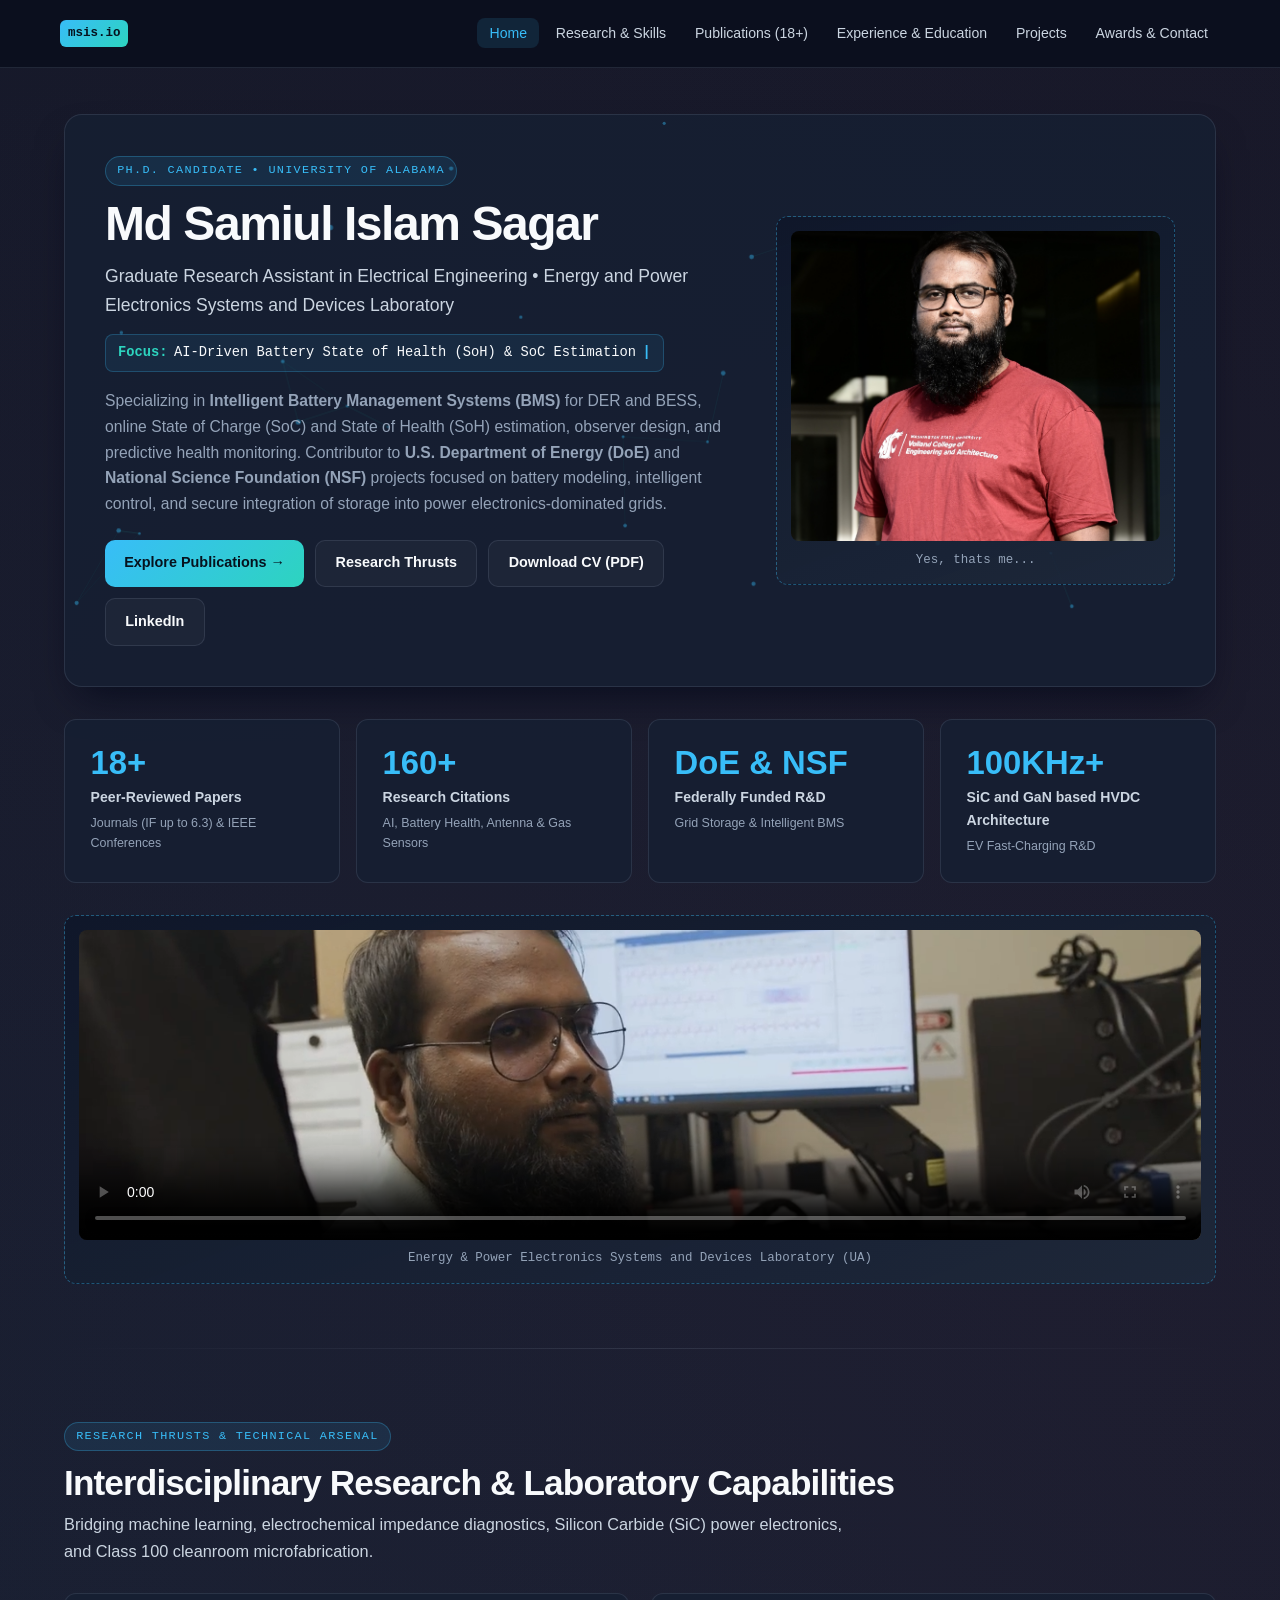
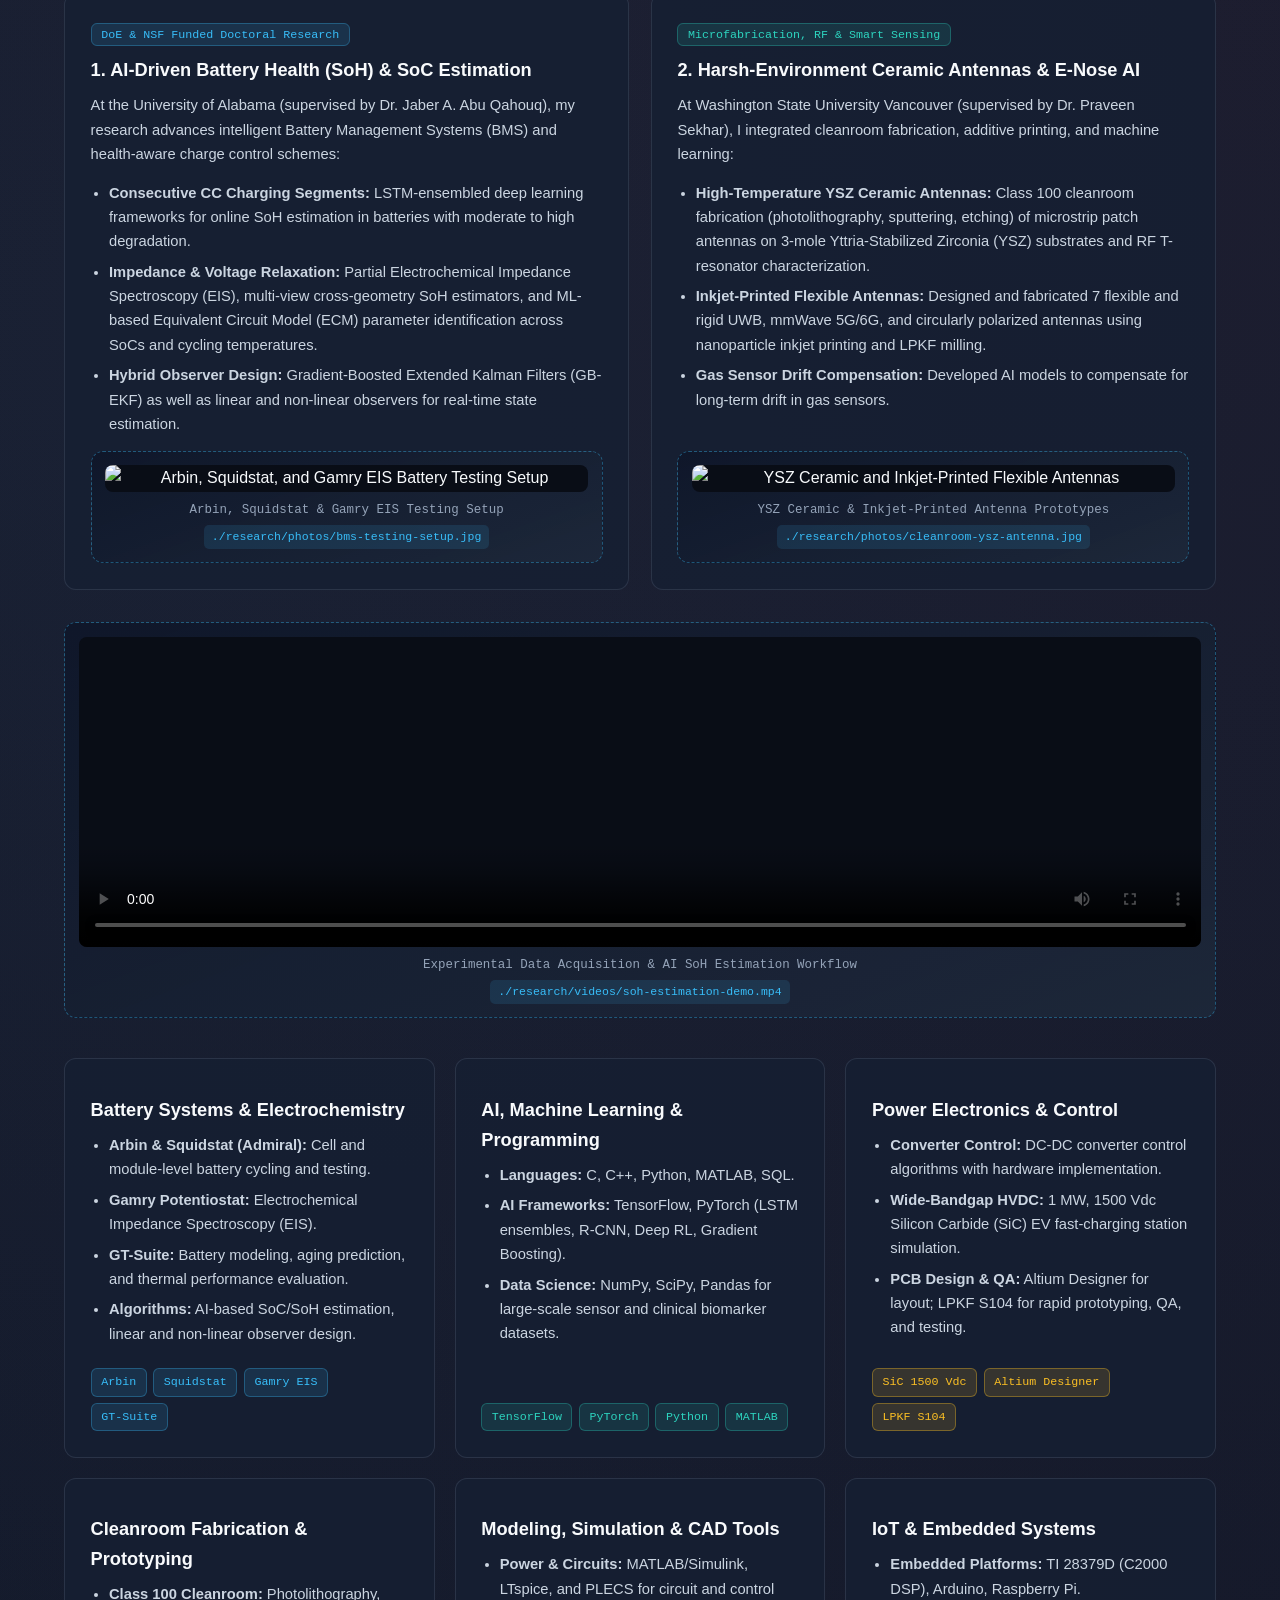
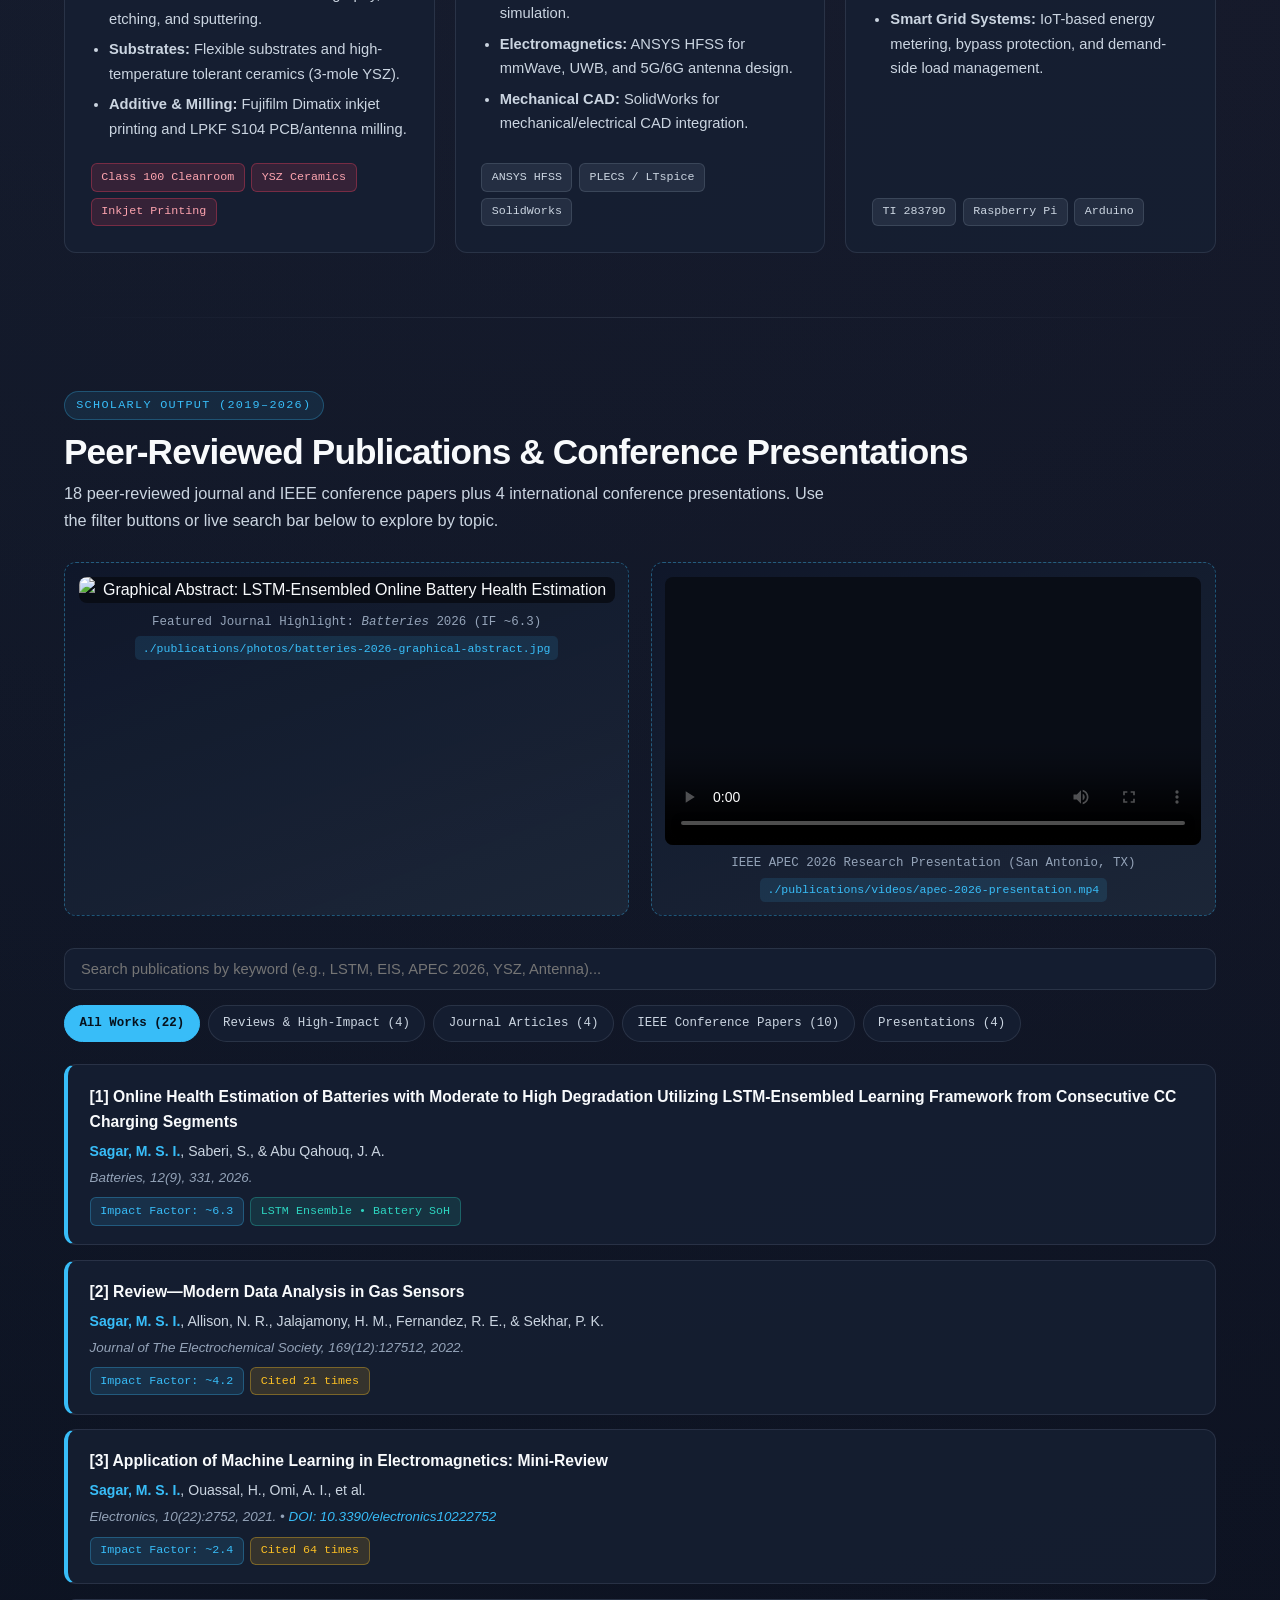
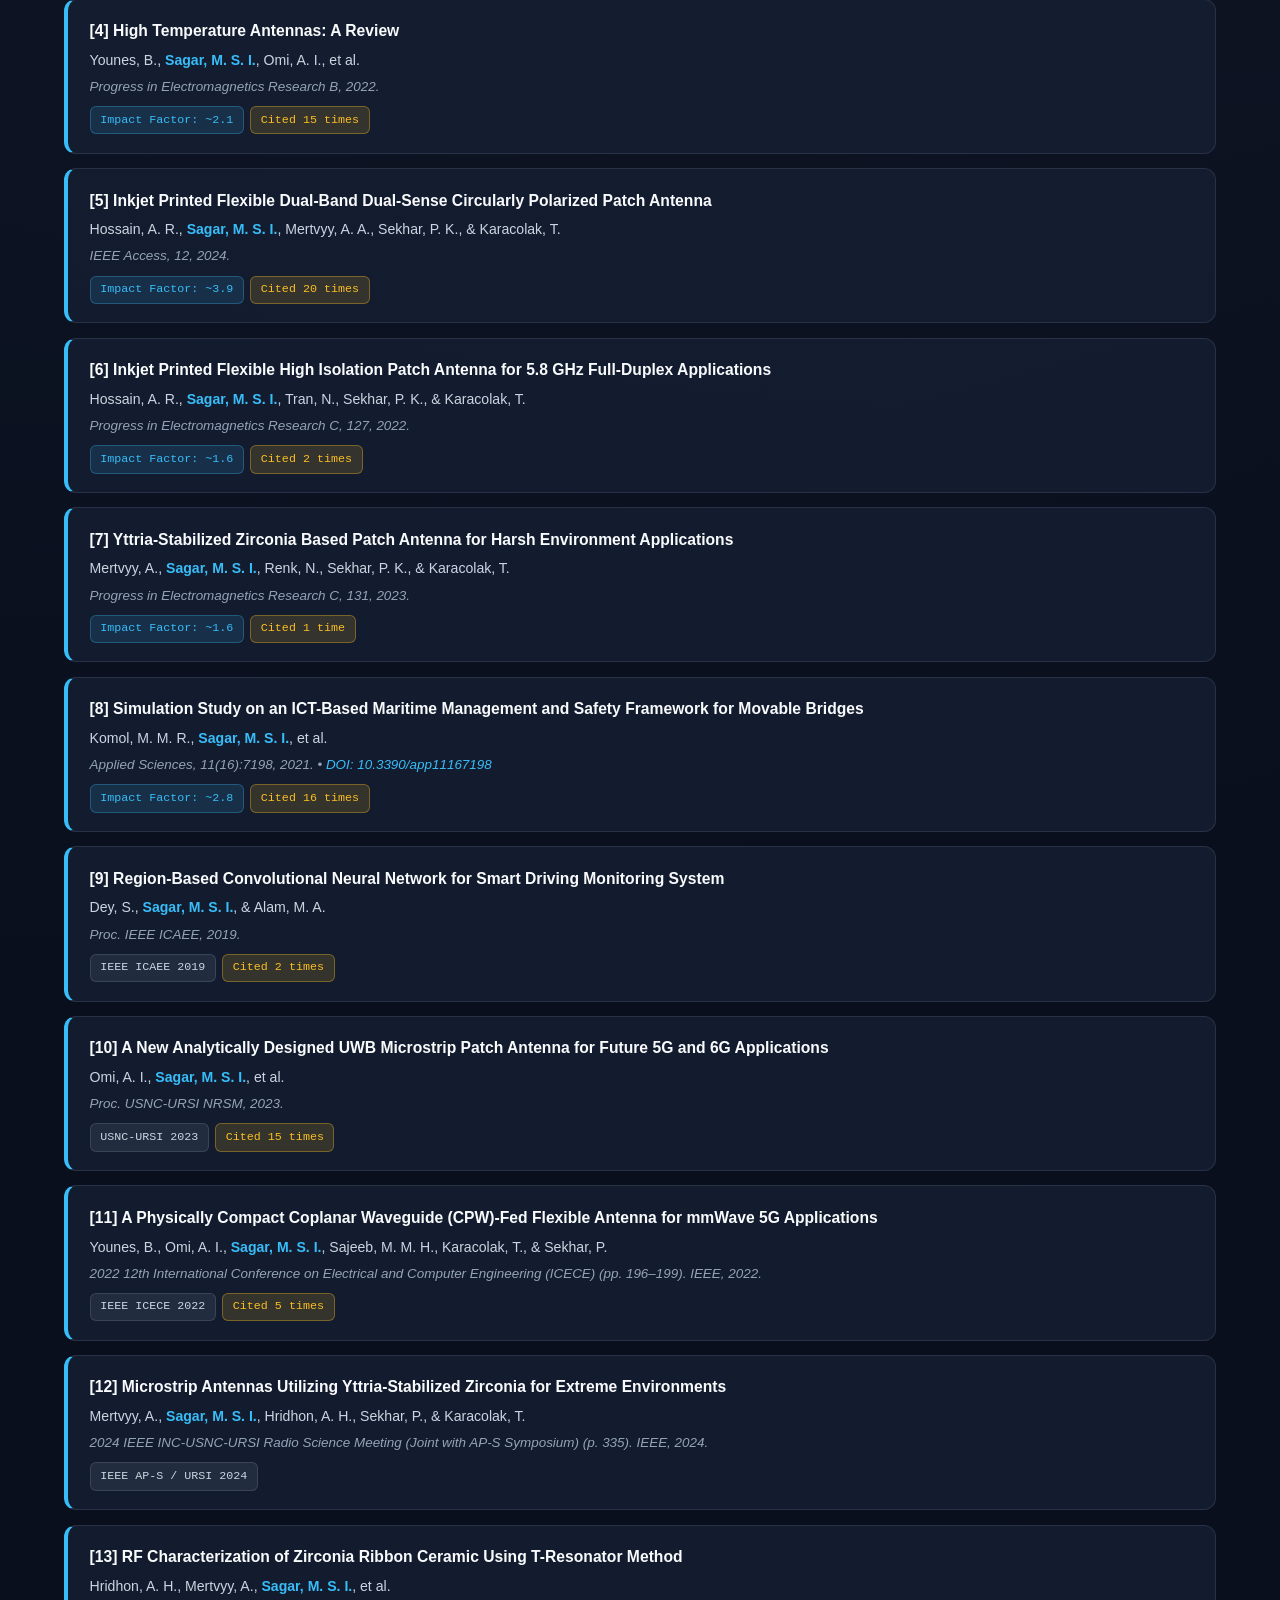
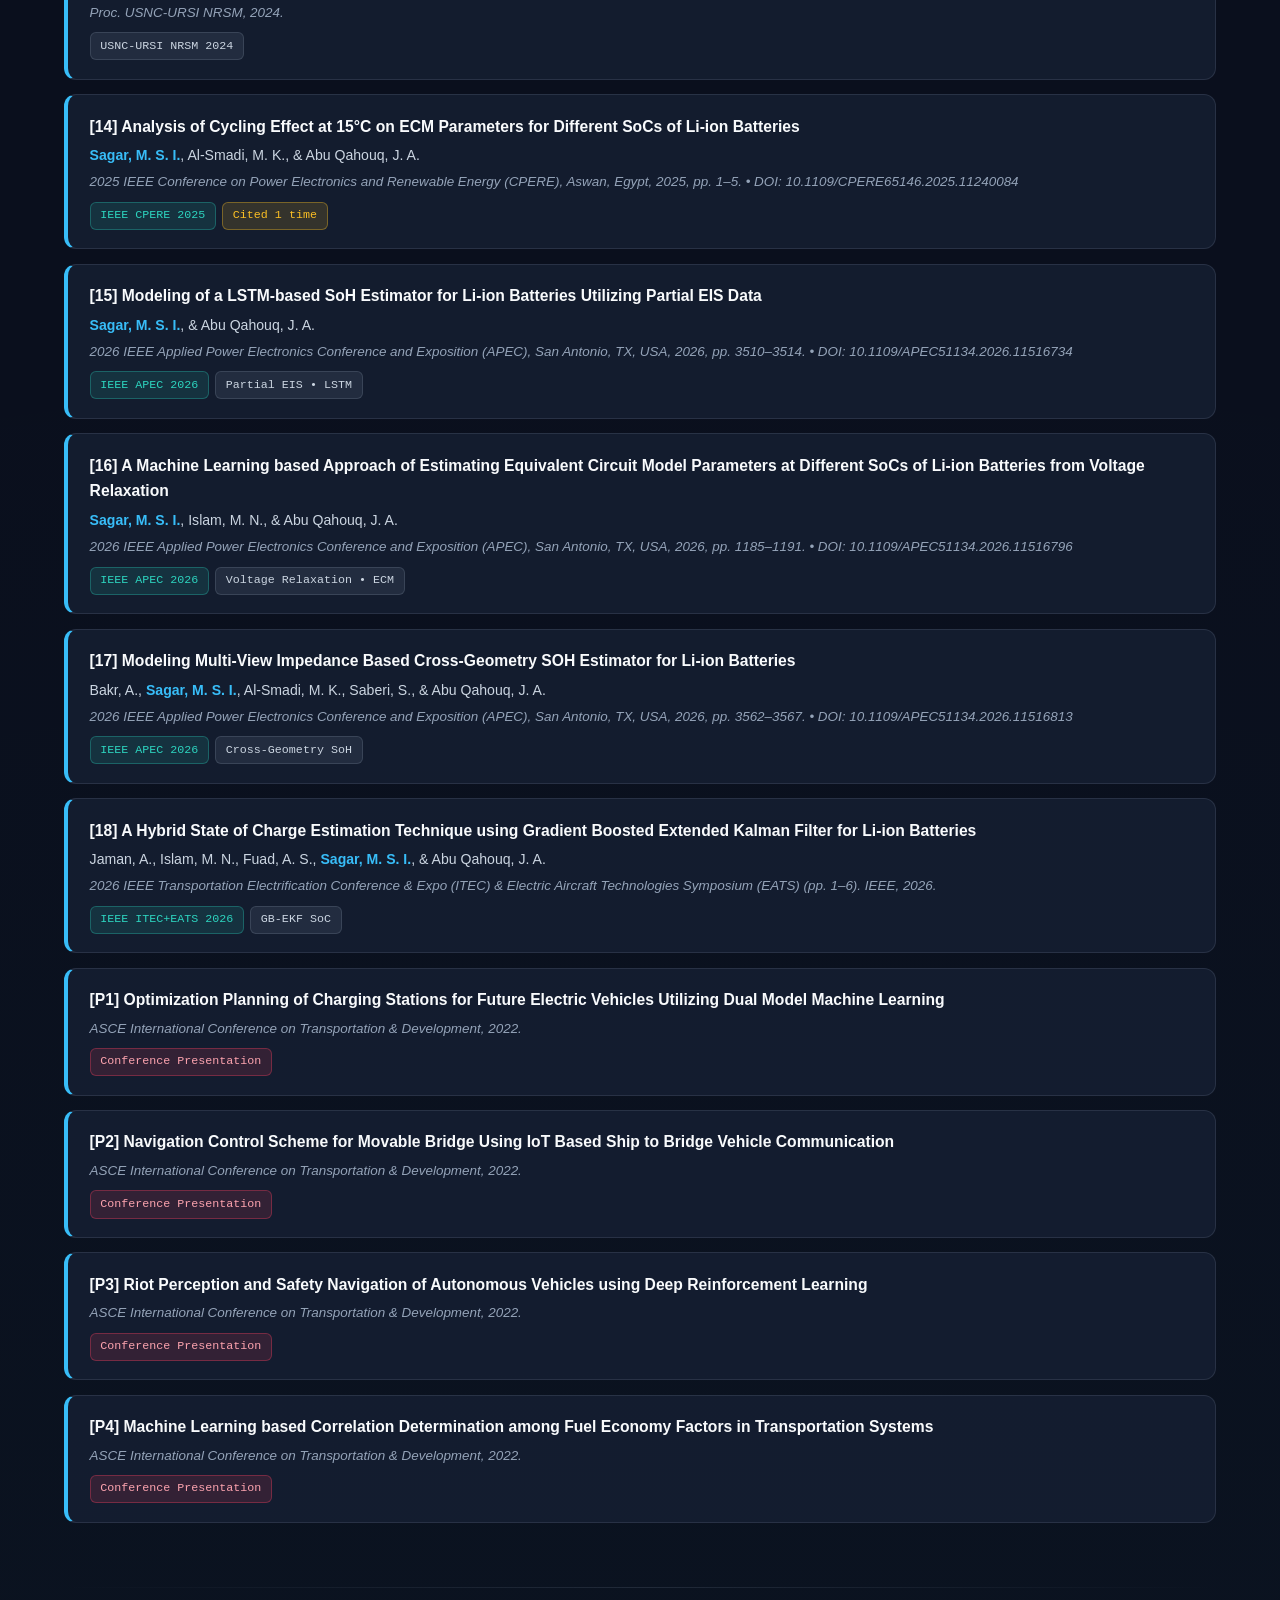
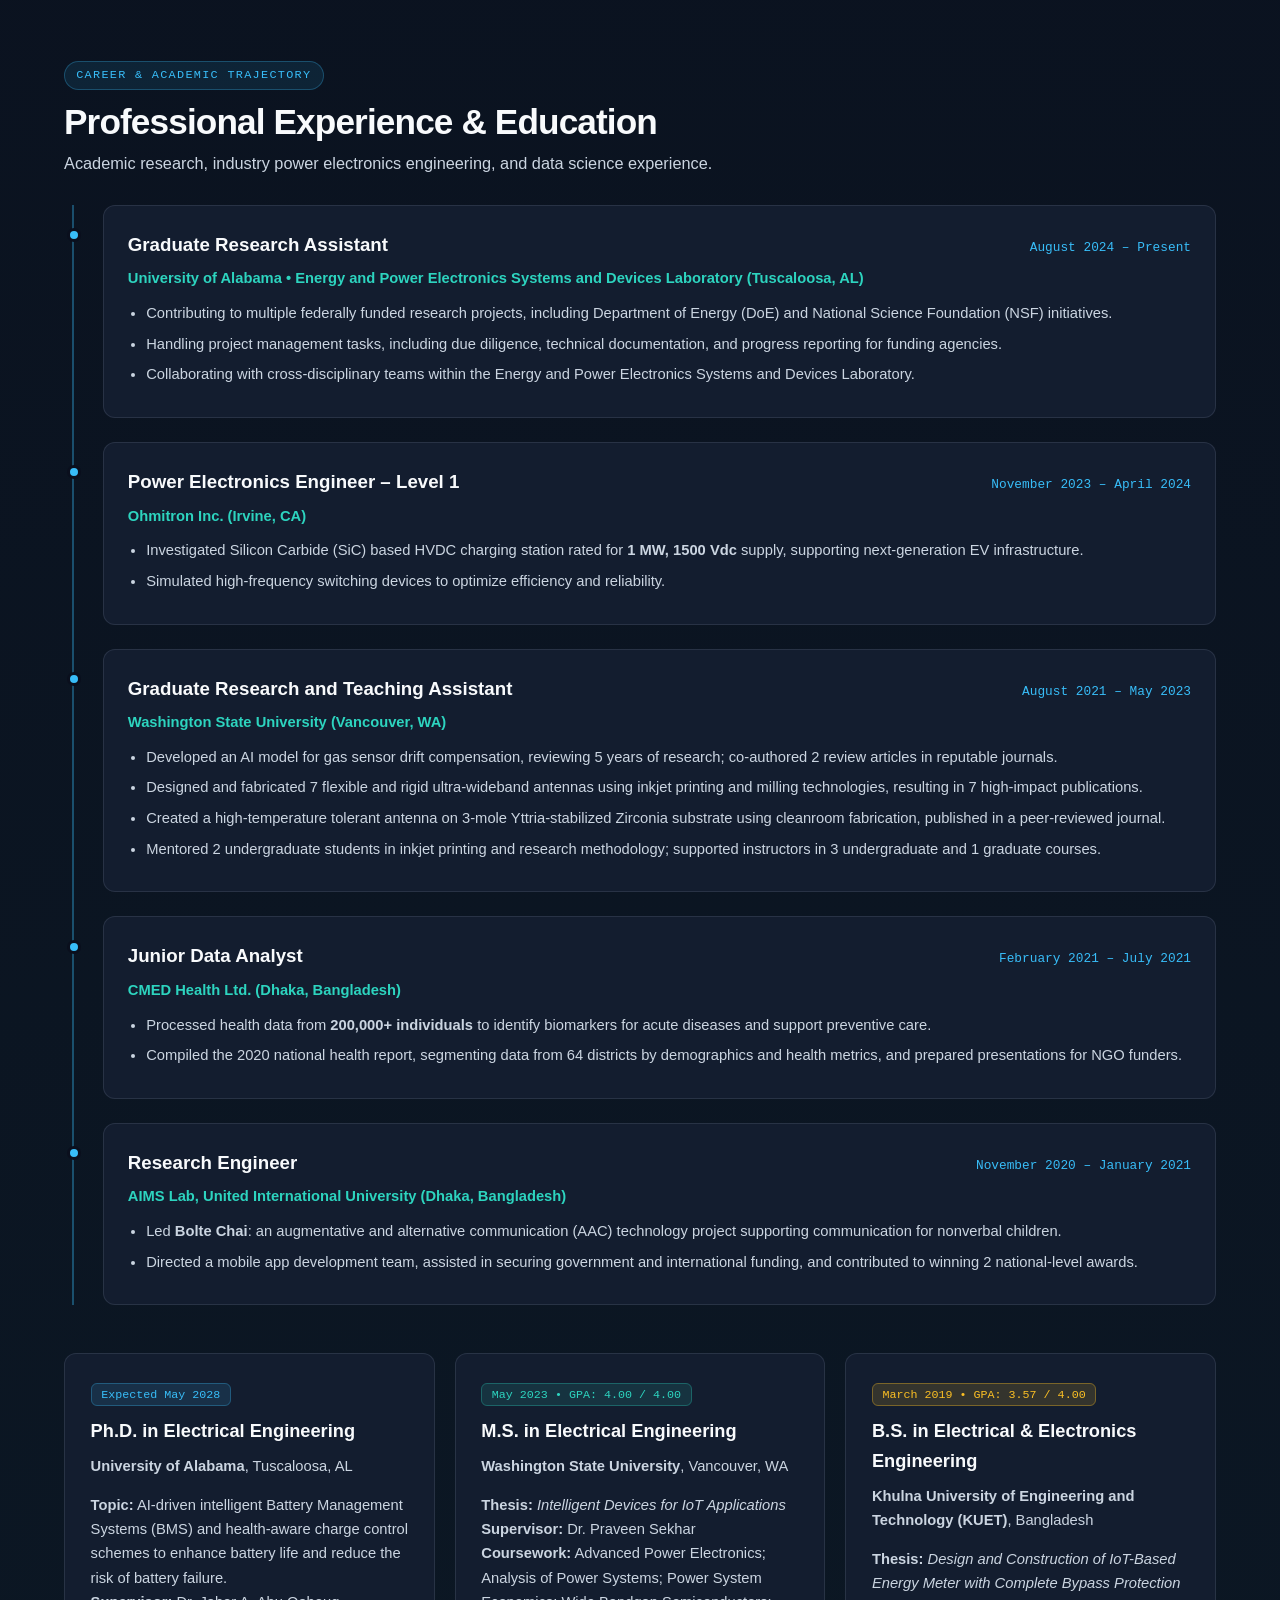
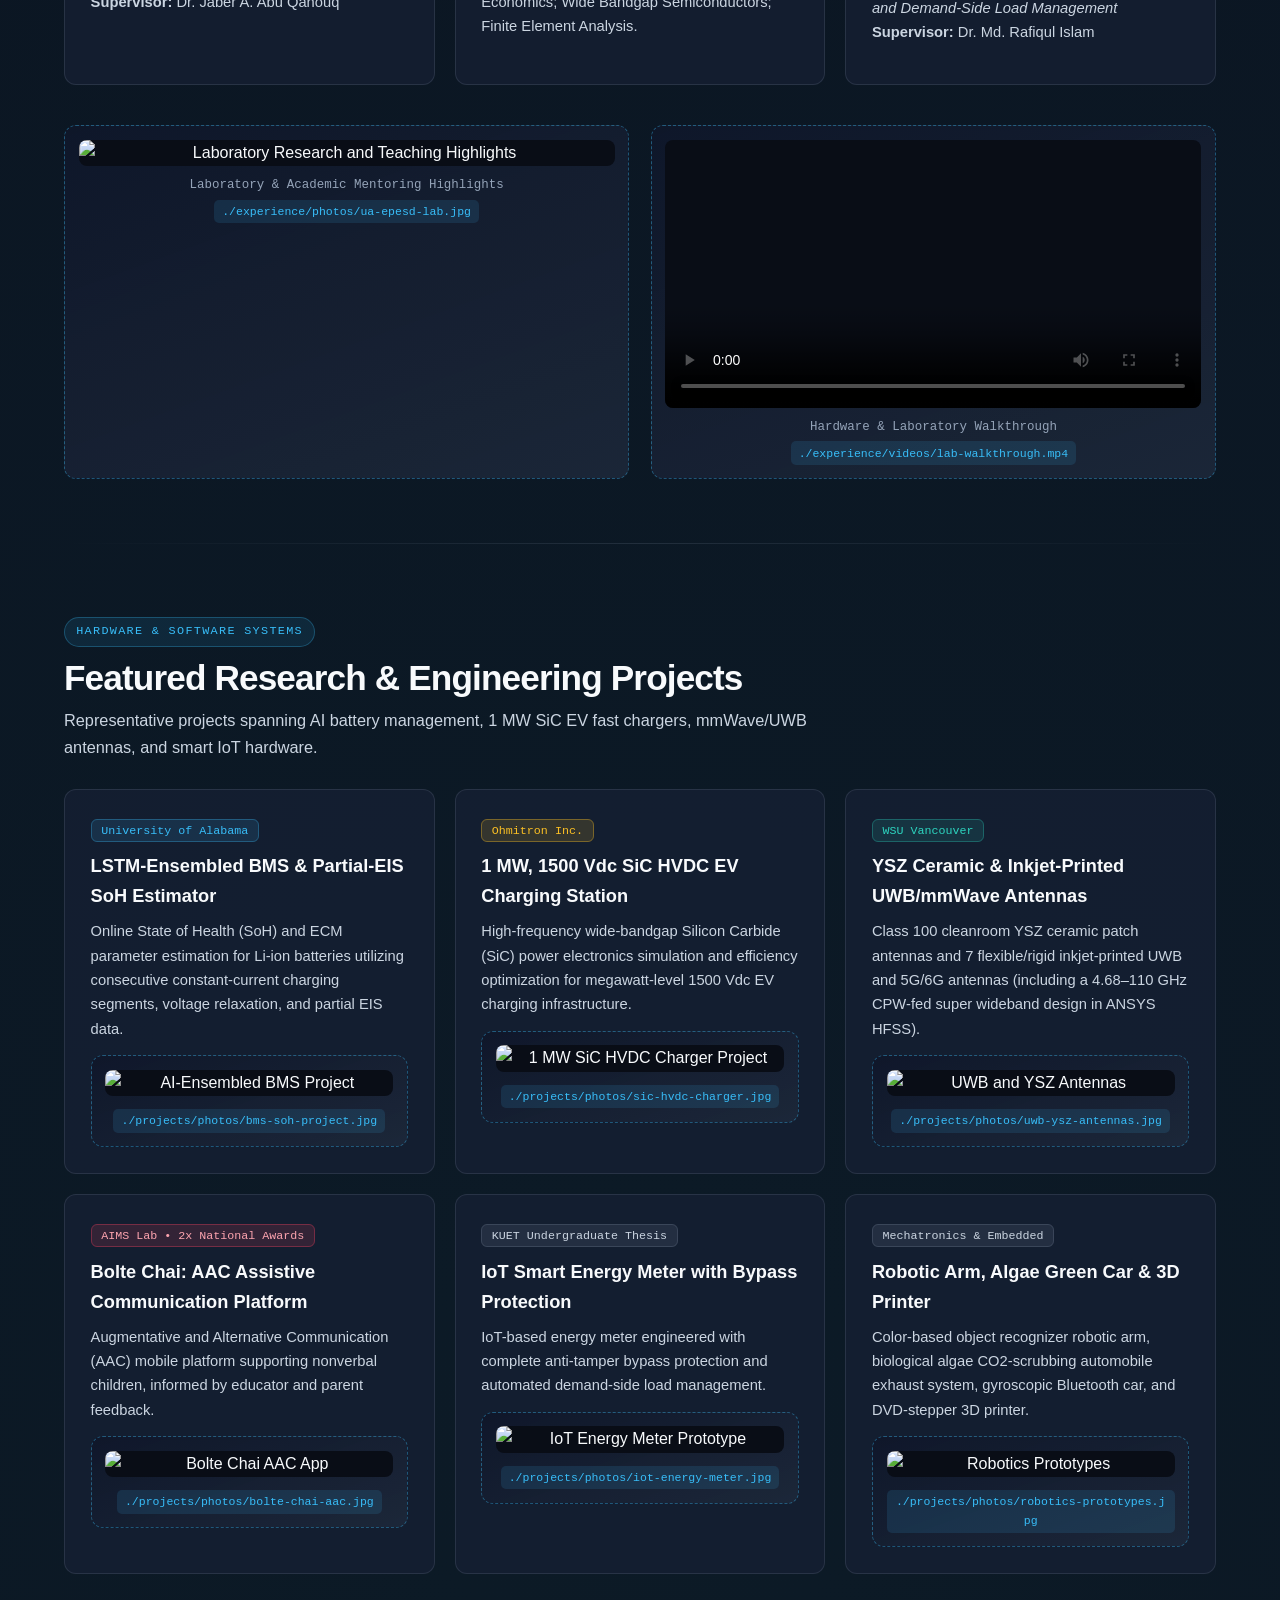
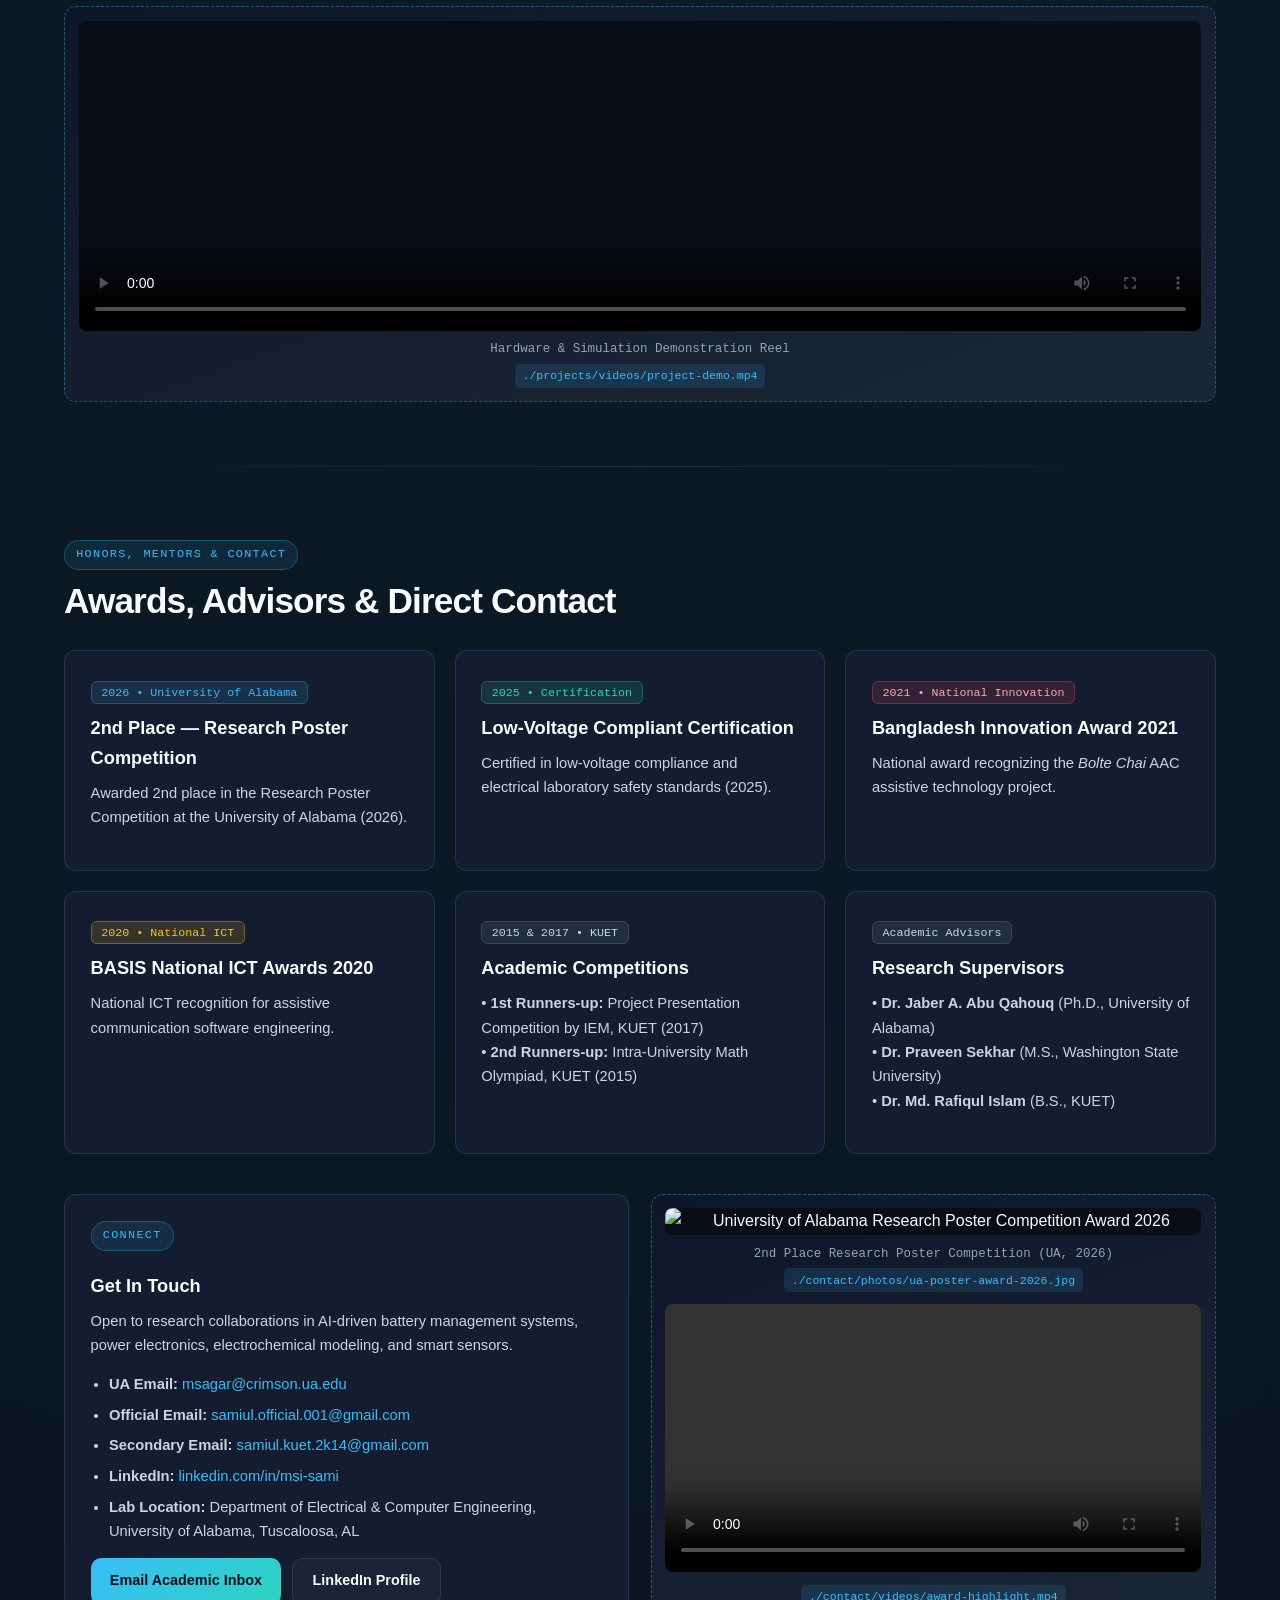
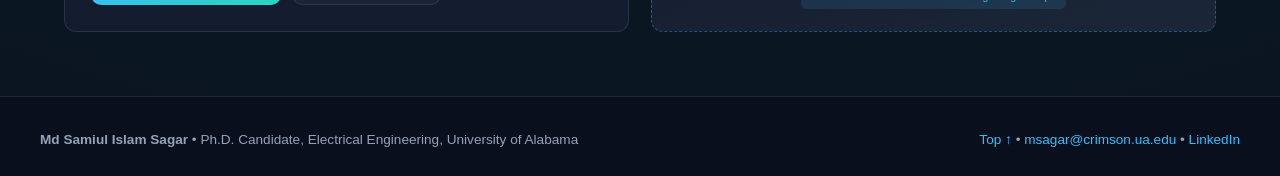
==== commit 8ee51961: "Add files via upload" ====
--- a/index.html
+++ b/index.html
@@ -92,21 +92,16 @@
         </div>
       </div>
 
-      <!-- Home Lab Overview Media (Reliable Single-Card YouTube Embed) -->
+      <!-- Home Lab Overview Media (./home/videos/ and ./home/photos/) -->
       <div class="card-grid-2">
-        <figure class="media-frame youtube-embed-card">
-          <div class="video-container">
-            <iframe
-              src="https://www.youtube.com/embed/jh1j5oGe6OU?start=95&end=125&rel=0&modestbranding=1"
-              title="Innovate UA: Turning Research into Real-World Impact"
-              frameborder="0"
-              allow="accelerometer; autoplay; clipboard-write; encrypted-media; gyroscope; picture-in-picture"
-              allowfullscreen>
-            </iframe>
-          </div>
+        <figure class="media-frame">
+          <video controls preload="metadata" poster="./home/photos/VideoFrame.png">
+            <source src="./home/videos/LabVideos.mp4" type="video/mp4" />
+            Your browser does not support HTML5 video.
+          </video>
           <figcaption class="media-caption">
             Energy &amp; Power Electronics Systems and Devices Laboratory (UA)<br />
-            <!-- <span class="media-path-tag">YouTube: jh1j5oGe6OU (Plays 1:35 &ndash; 2:05)</span> -->
+            <!-- <span class="media-path-tag">./home/videos/research-overview.mp4</span> -->
           </figcaption>
         </figure>
       </div>
--- a/assets/css/style.css
+++ b/assets/css/style.css
@@ -825,55 +825,4 @@
     transform: none;
     transition: none;
   }
-}
-
-/* ==========================================================================
-   Single-Card YouTube Click-to-Play Poster Frame Styles
-   ========================================================================== */
-
-.youtube-preview-card {
-  background: rgba(15, 23, 42, 0.95);
-  border: 1px solid var(--border-highlight);
-  border-radius: var(--radius-md);
-  padding: 0.75rem;
-}
-
-.video-preview-overlay {
-  position: relative;
-  width: 100%;
-  padding-bottom: 56.25%; /* 16:9 Aspect Ratio */
-  height: 0;
-  border-radius: 8px;
-  overflow: hidden;
-  cursor: pointer;
-  background: #000;
-}
-
-.video-preview-overlay img {
-  position: absolute;
-  top: 0;
-  left: 0;
-  width: 100%;
-  height: 100%;
-  object-fit: cover;
-  transition: transform 0.3s ease, filter 0.3s ease;
-}
-
-.video-preview-overlay:hover img {
-  transform: scale(1.03);
-  filter: brightness(0.9);
-}
-
-.play-button-overlay {
-  position: absolute;
-  top: 50%;
-  left: 50%;
-  transform: translate(-50%, -50%);
-  z-index: 3;
-  pointer-events: none;
-  transition: transform 0.2s ease;
-}
-
-.video-preview-overlay:hover .play-button-overlay {
-  transform: translate(-50%, -50%) scale(1.12);
 }
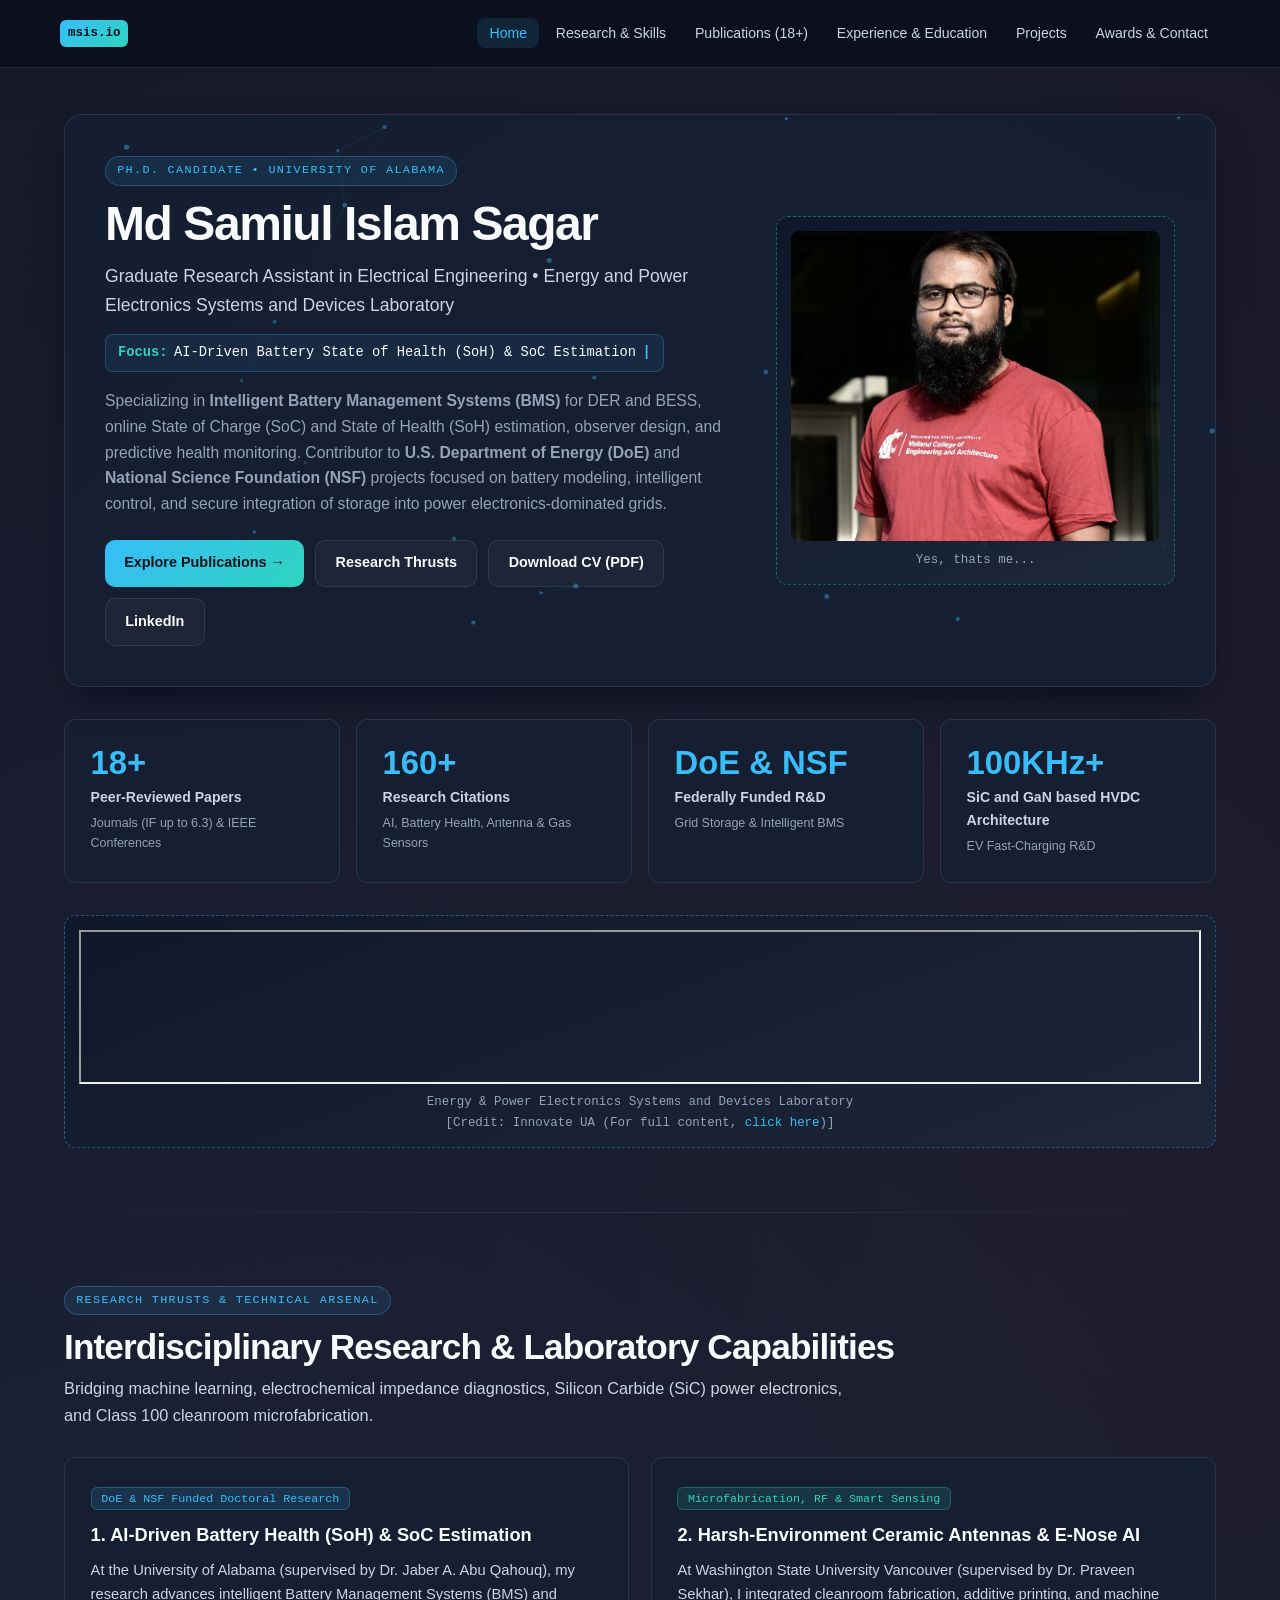
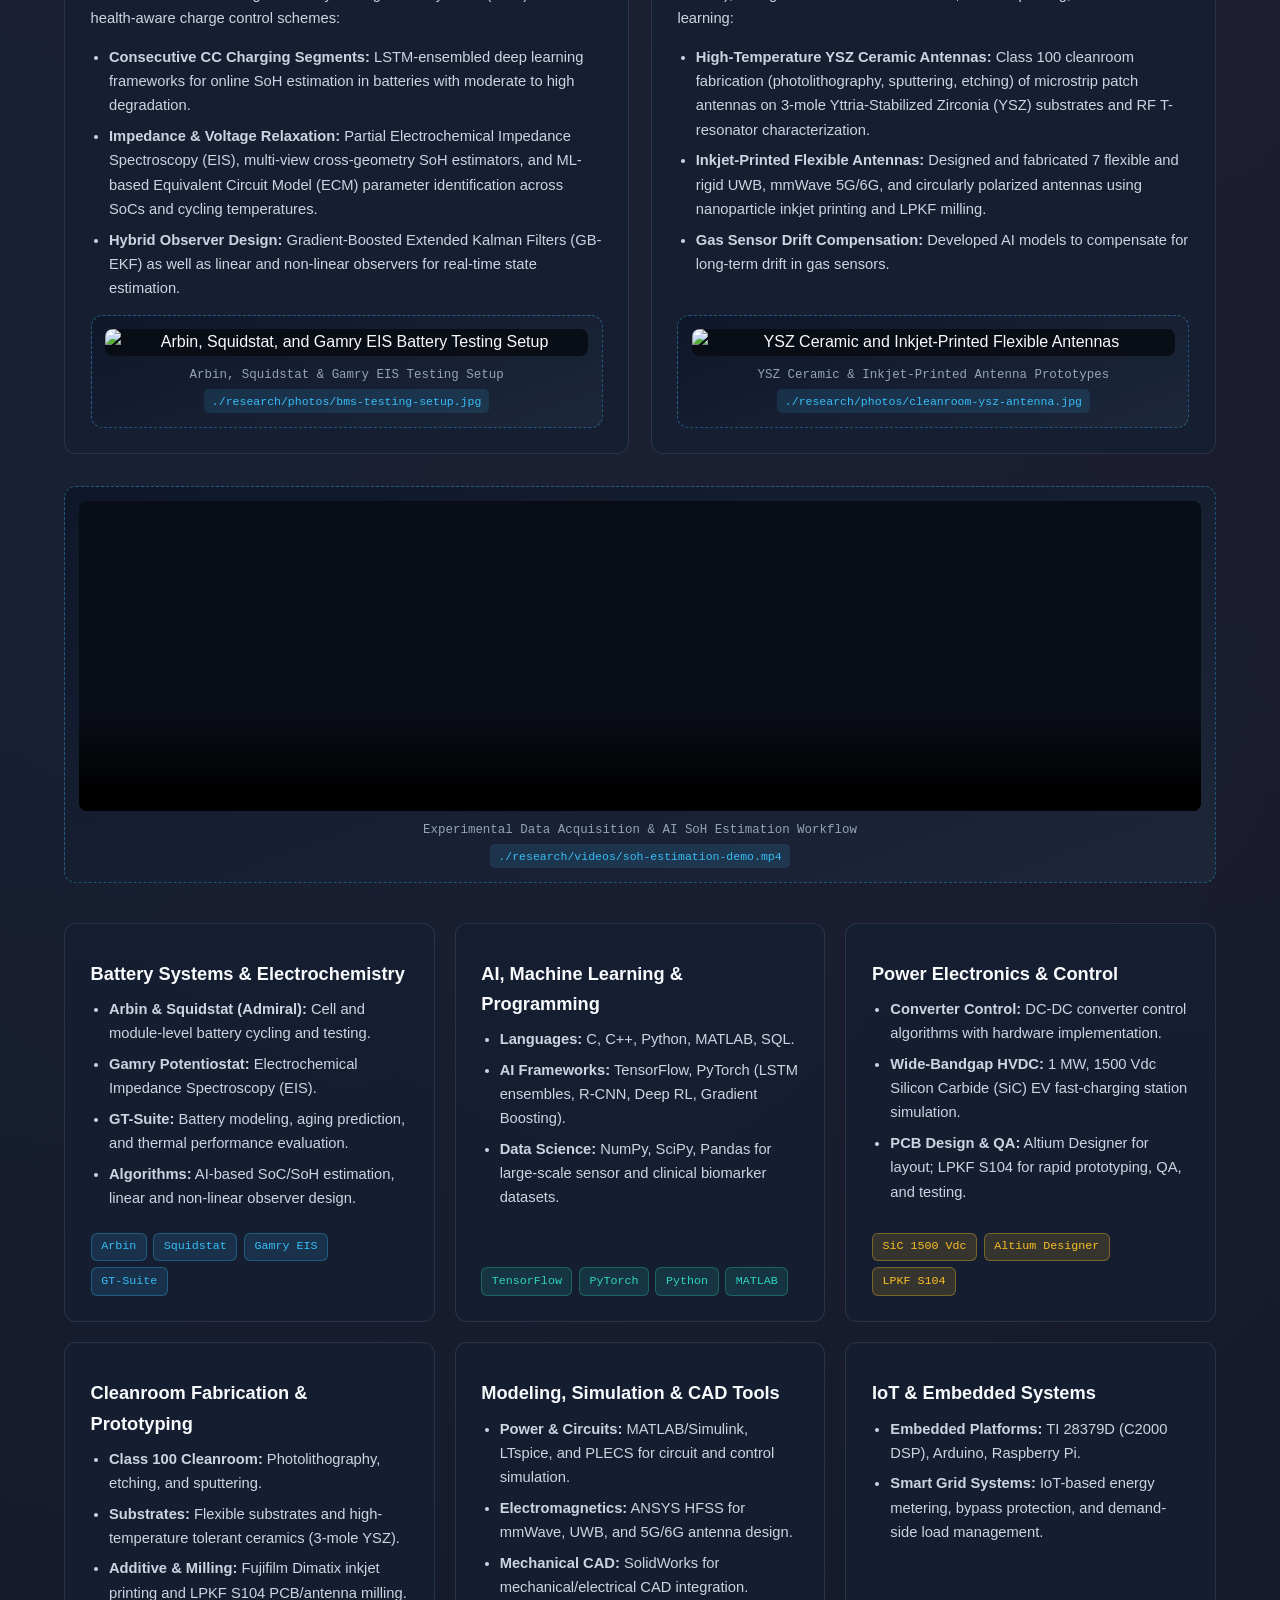
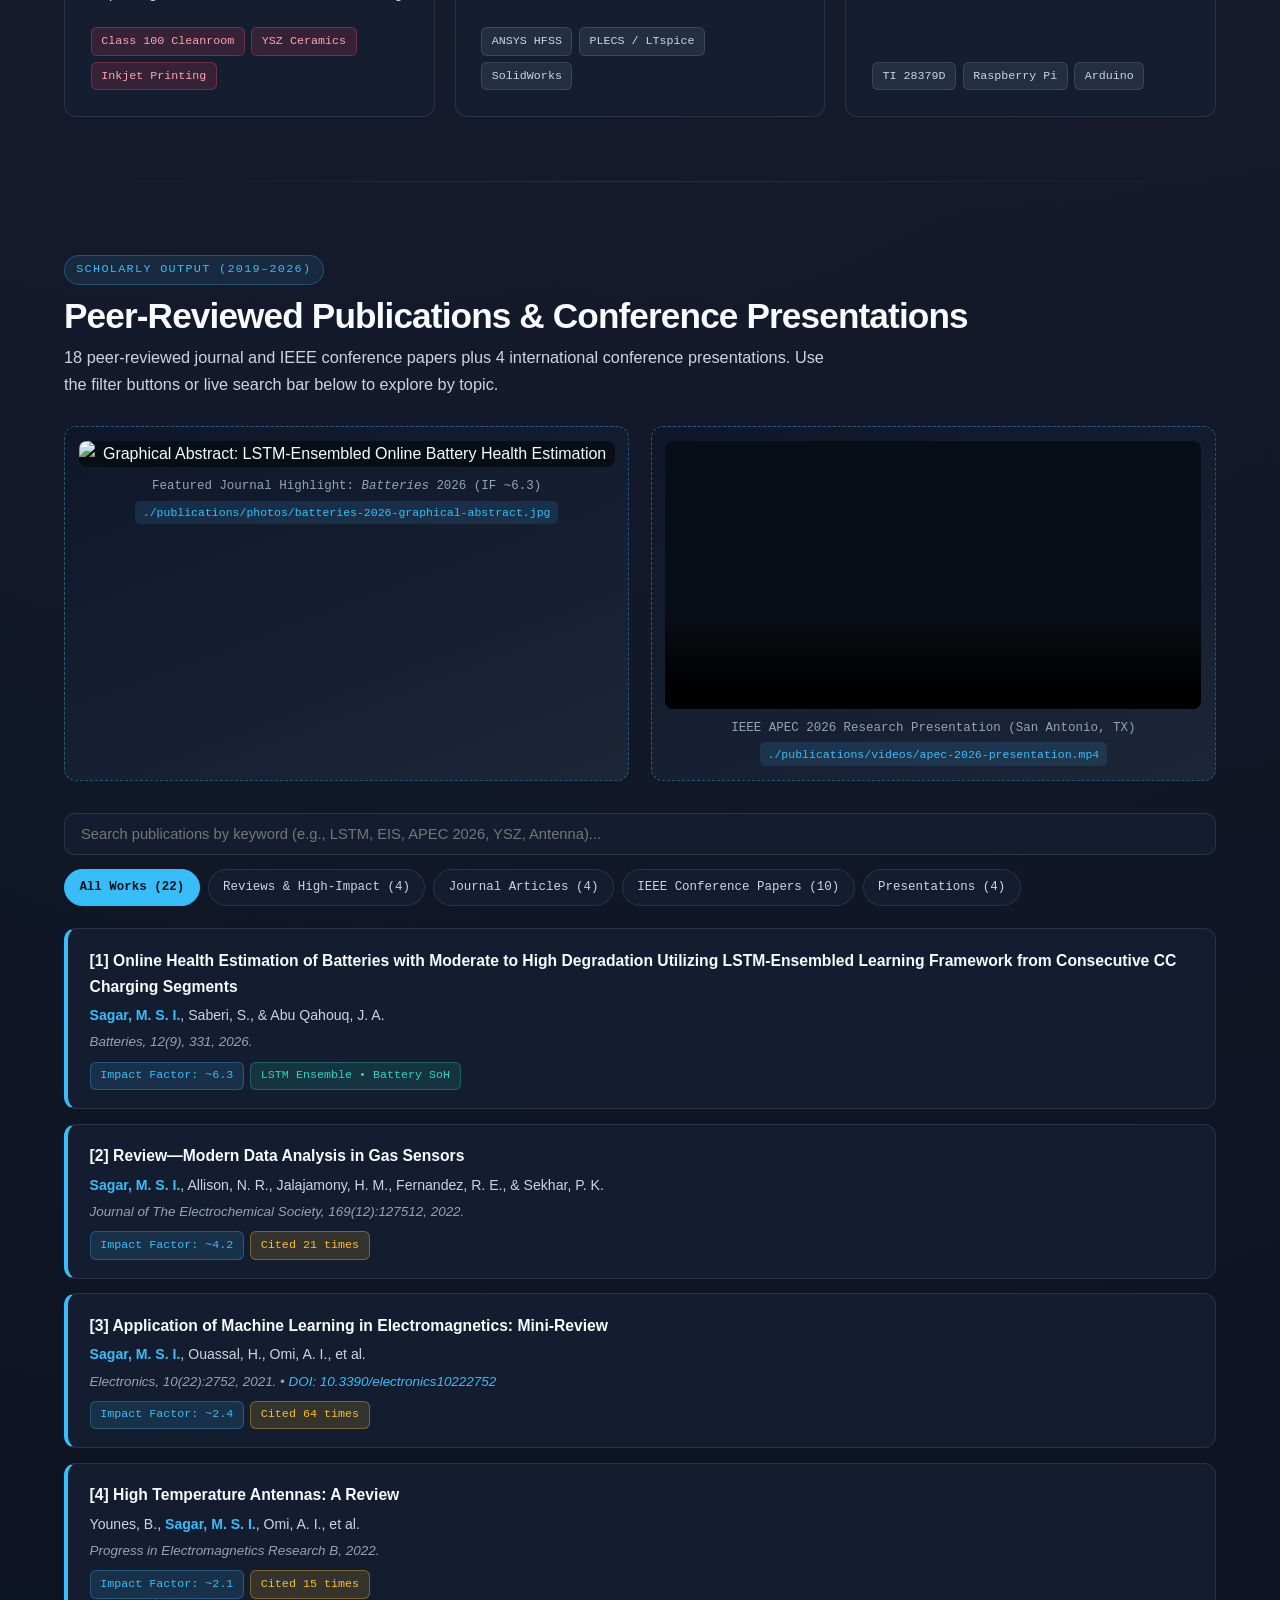
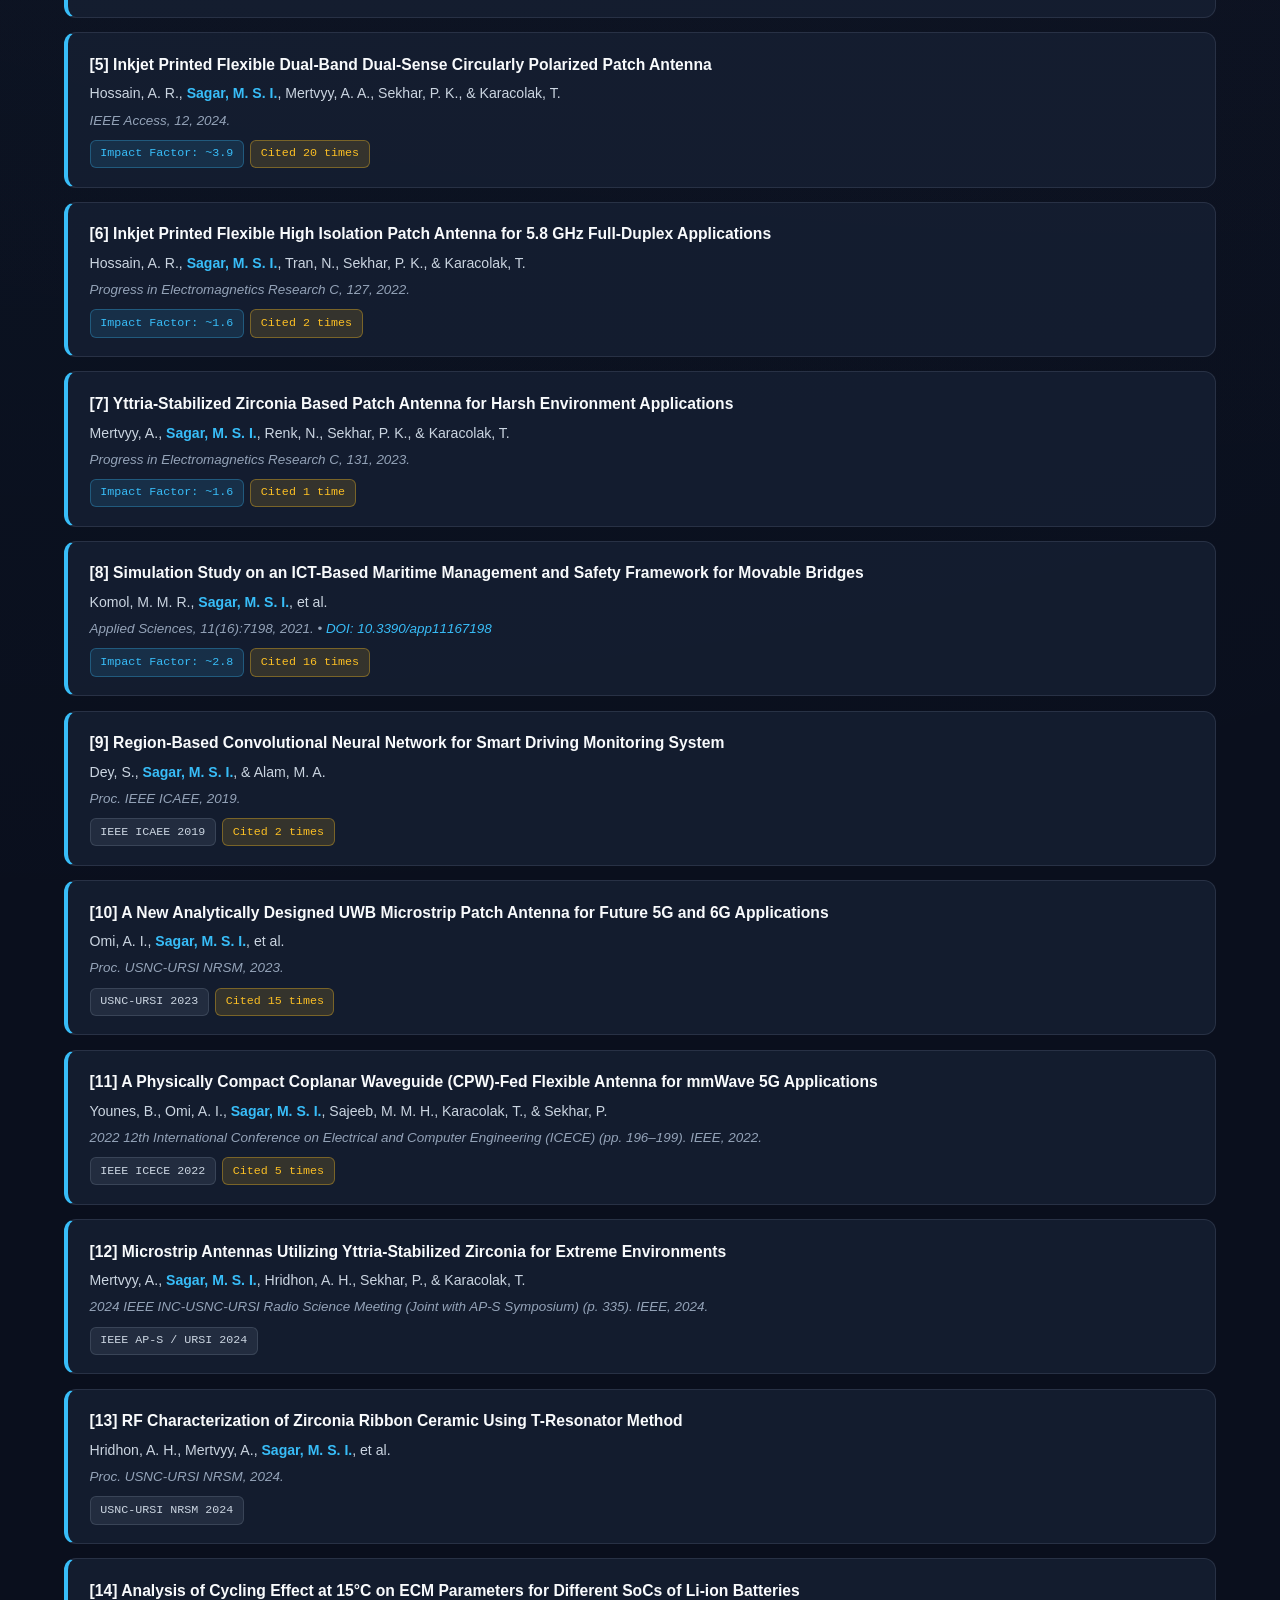
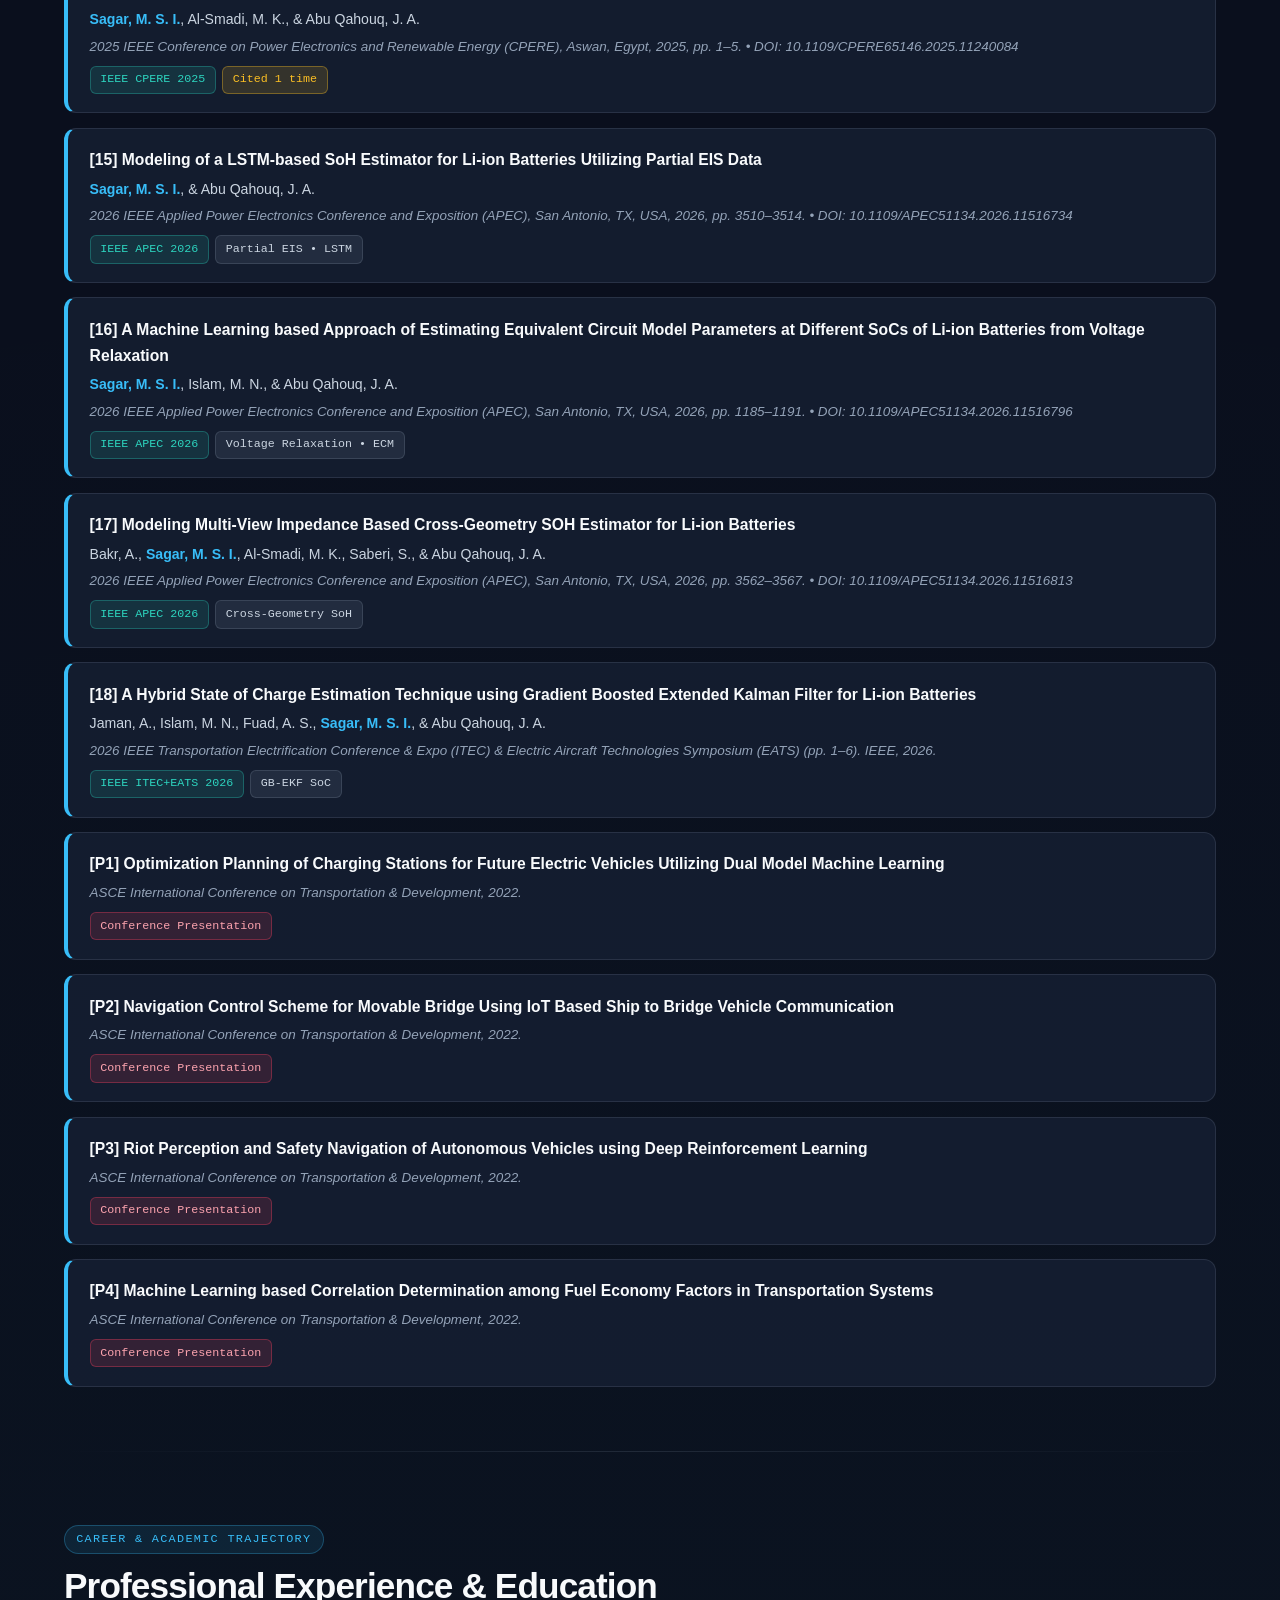
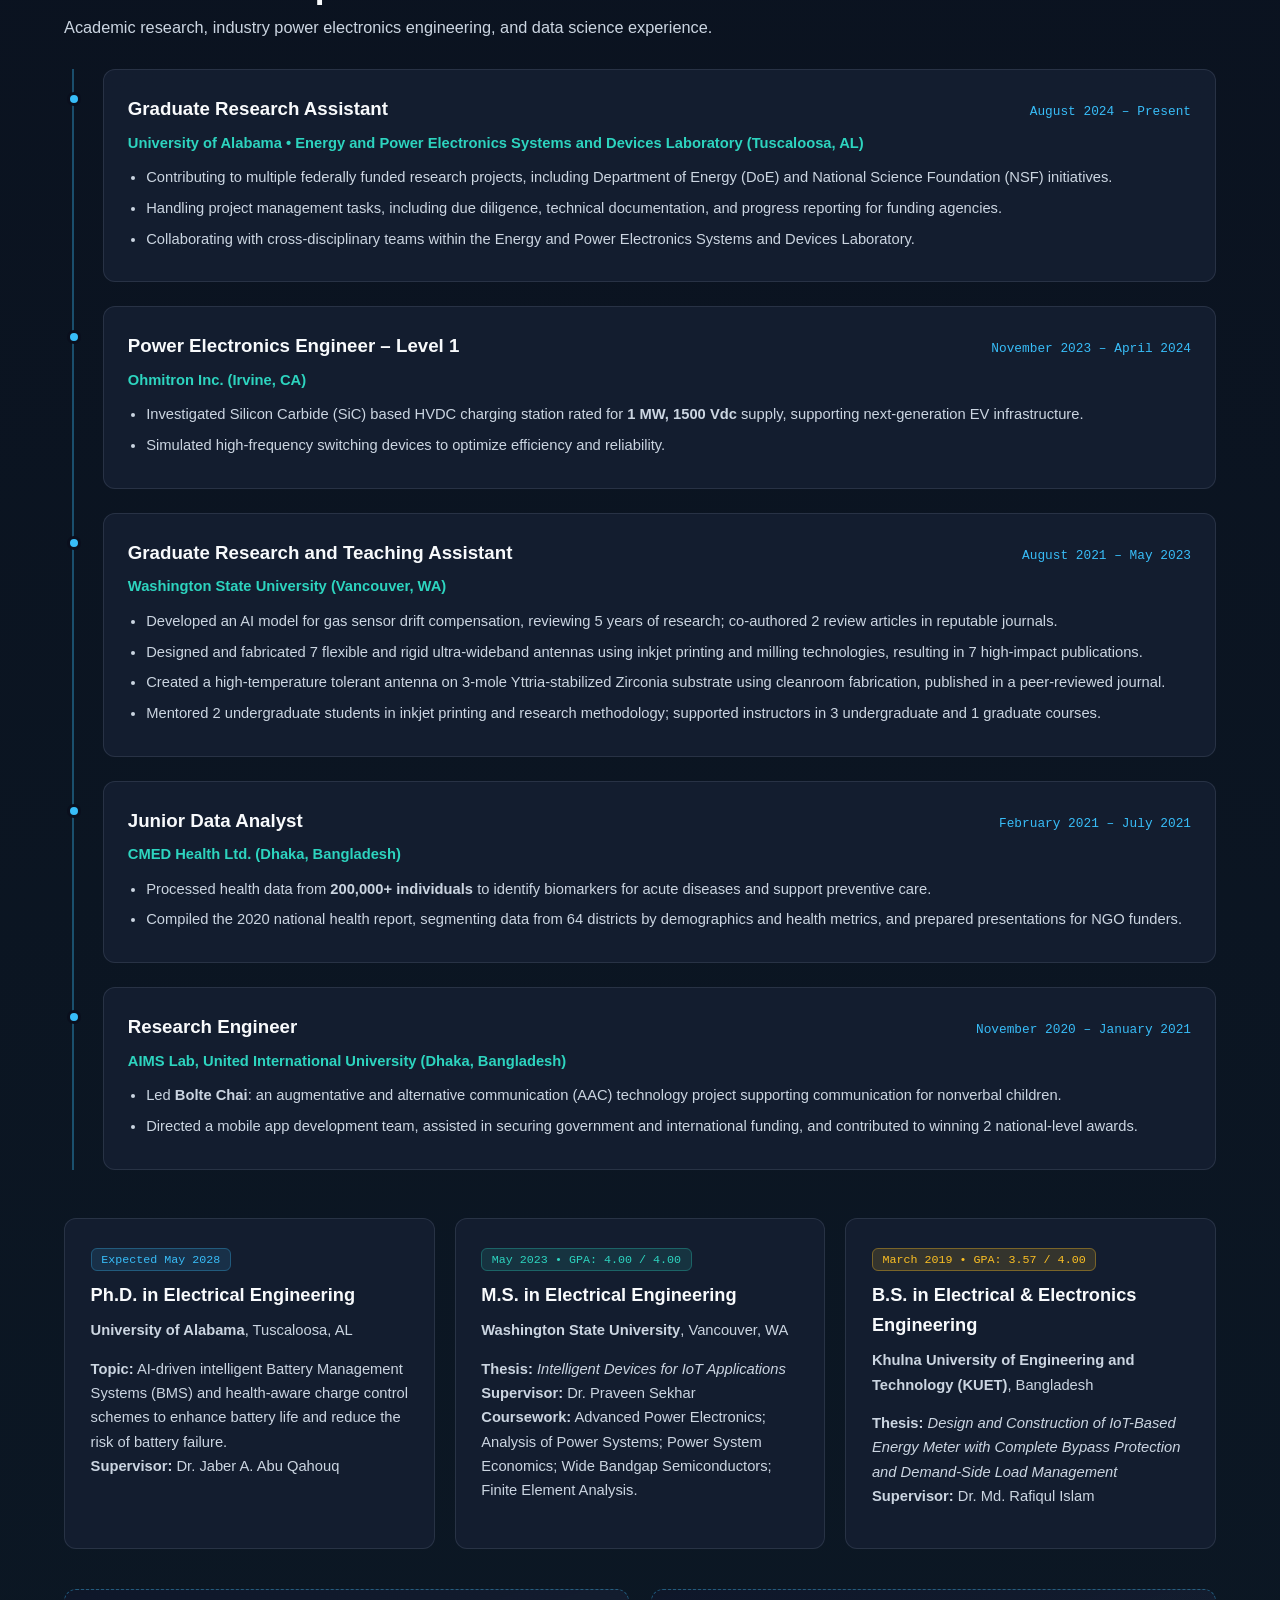
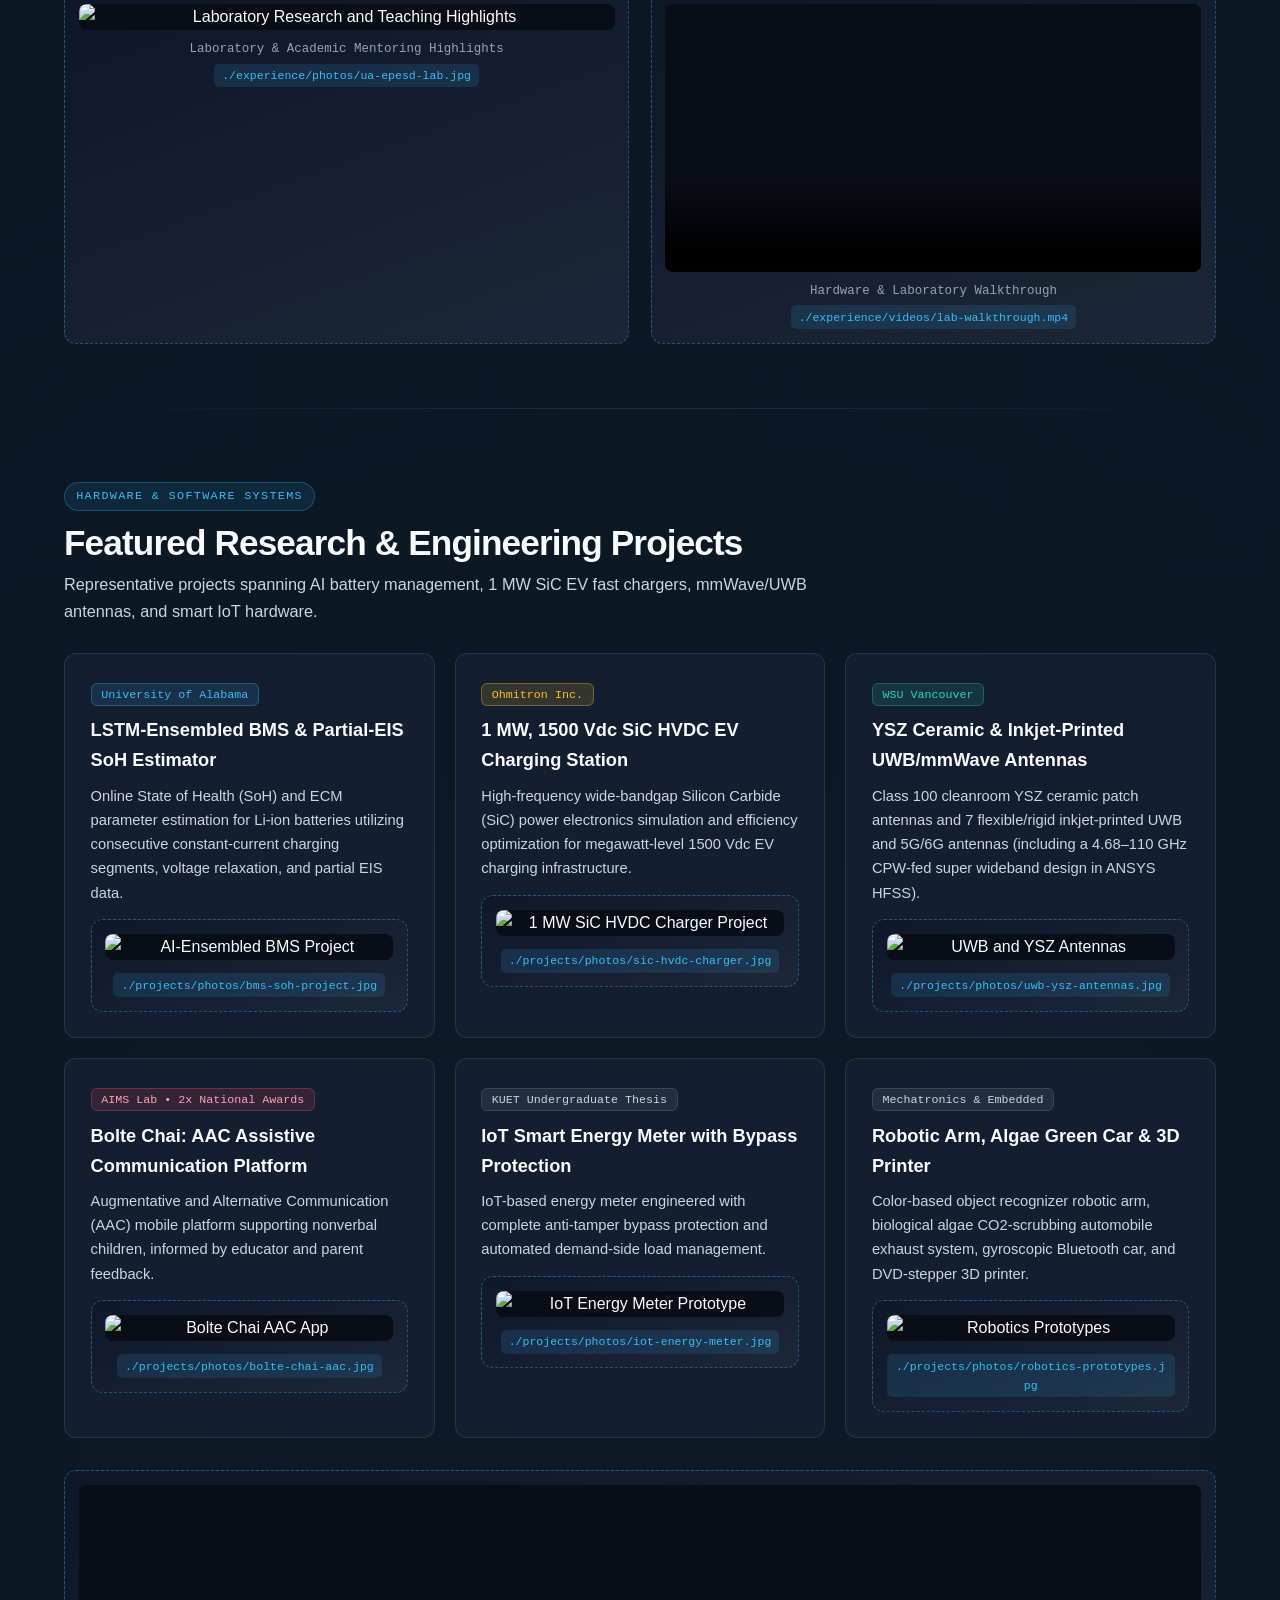
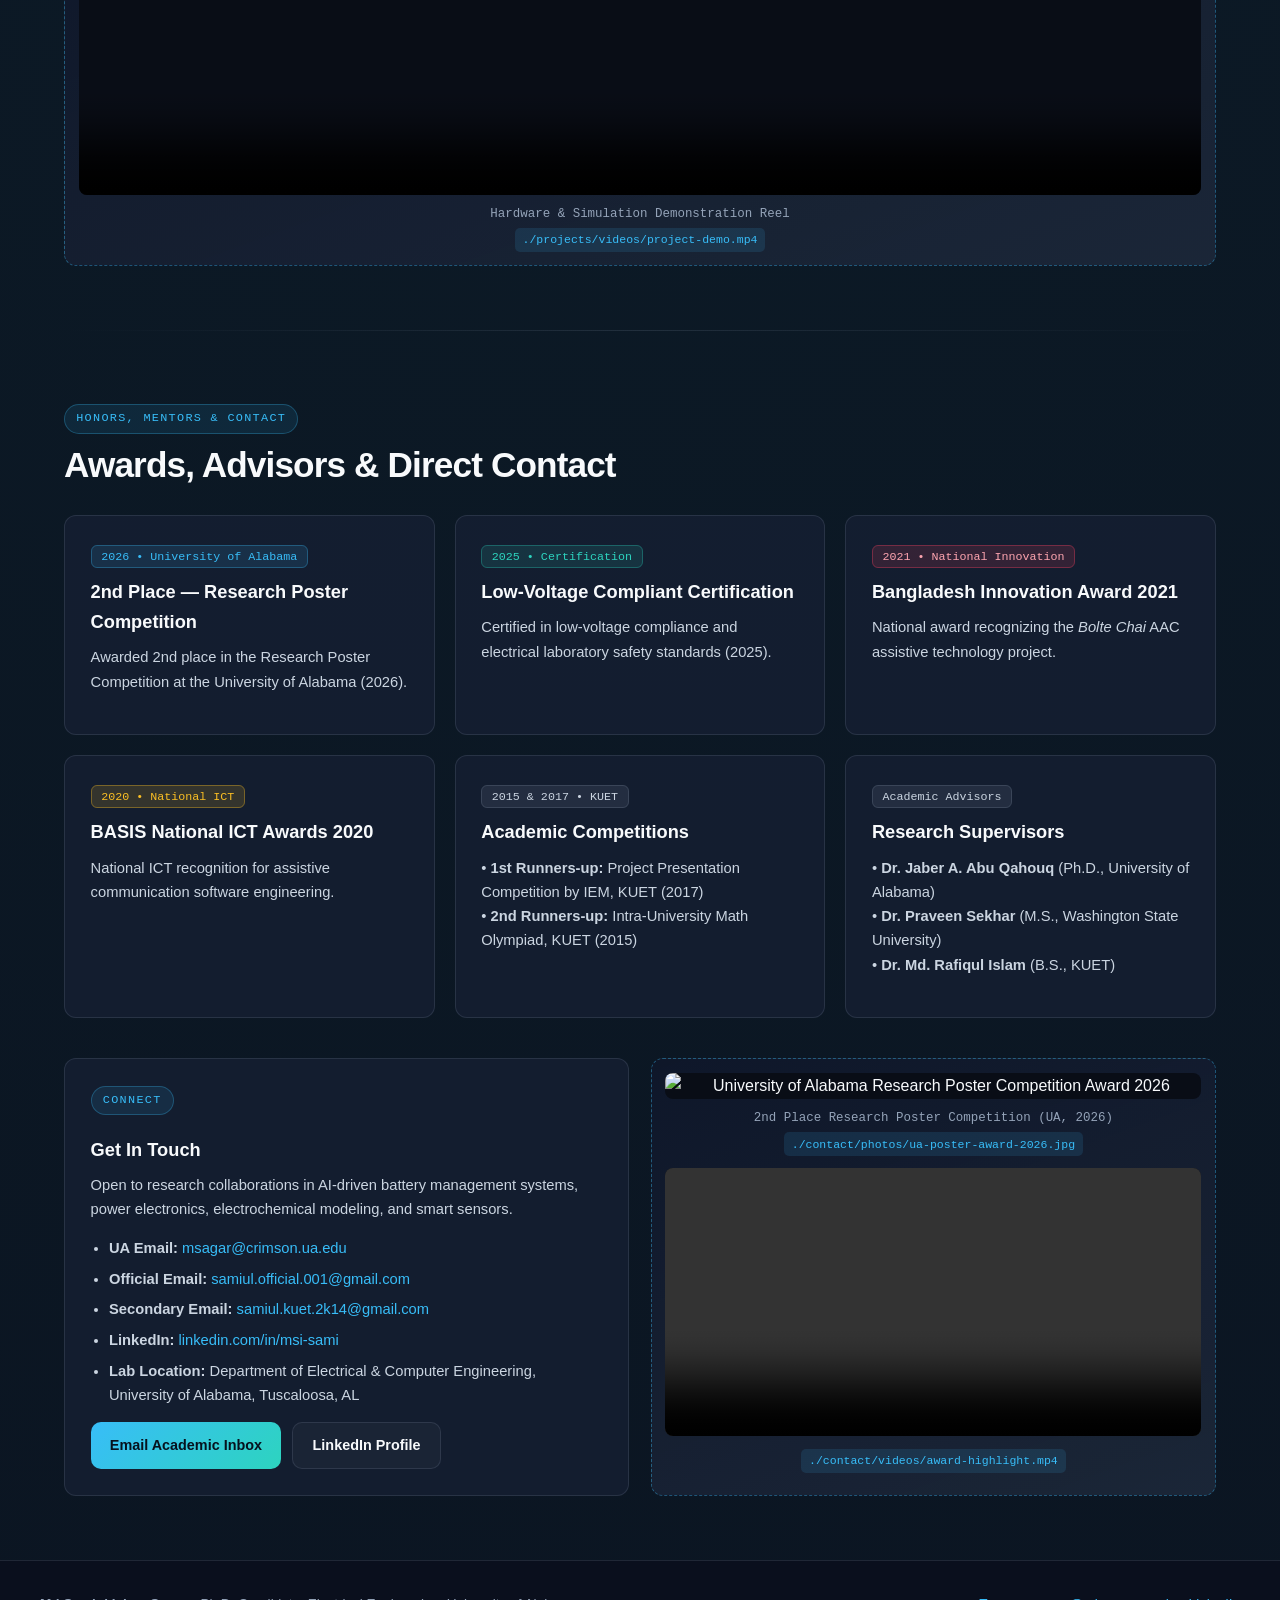
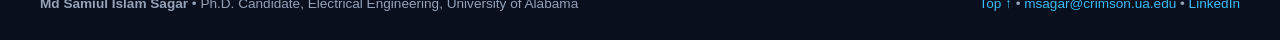
==== commit 2ee521ff: "Add files via upload" ====
--- a/index.html
+++ b/index.html
@@ -9,7 +9,6 @@
   <title>msis.io</title>
   <meta name="description" content="Biographical & Research Portfolio of Md Samiul Islam Sagar — Ph.D. Candidate in Electrical Engineering at the University of Alabama specializing in AI-based Battery Management Systems (BMS), Power Electronics, and Smart Sensing." />
   <link rel="stylesheet" href="./assets/css/style.css" />
-  <meta http-equiv="Content-Security-Policy" content="default-src 'self'; img-src 'self' data: https://img.youtube.com; media-src 'self'; style-src 'self' 'unsafe-inline'; script-src 'self' 'unsafe-inline'; object-src 'none'; base-uri 'self'; frame-src https://www.youtube.com https://youtube.com; child-src https://www.youtube.com https://youtube.com;" />
 </head>
 <body>
 
@@ -95,12 +94,17 @@
       <!-- Home Lab Overview Media (./home/videos/ and ./home/photos/) -->
       <div class="card-grid-2">
         <figure class="media-frame">
-          <video controls preload="metadata" poster="./home/photos/VideoFrame.png">
-            <source src="./home/videos/LabVideos.mp4" type="video/mp4" />
-            Your browser does not support HTML5 video.
-          </video>
+          <div class="video-container">
+            <iframe 
+              src="https://drive.google.com/file/d/1yjunZQaORR41ezpbIgLks82jJMVoMV7z/preview" 
+              width="100%" 
+              height="100%" 
+              allow="autoplay" 
+              allowfullscreen>
+            </iframe>
+          </div>
           <figcaption class="media-caption">
-            Energy &amp; Power Electronics Systems and Devices Laboratory (UA)<br />
+            Energy &amp; Power Electronics Systems and Devices Laboratory<br>[Credit: Innovate UA (For full content, <a href="https://youtu.be/jh1j5oGe6OU">click here</a>)]<br />
             <!-- <span class="media-path-tag">./home/videos/research-overview.mp4</span> -->
           </figcaption>
         </figure>
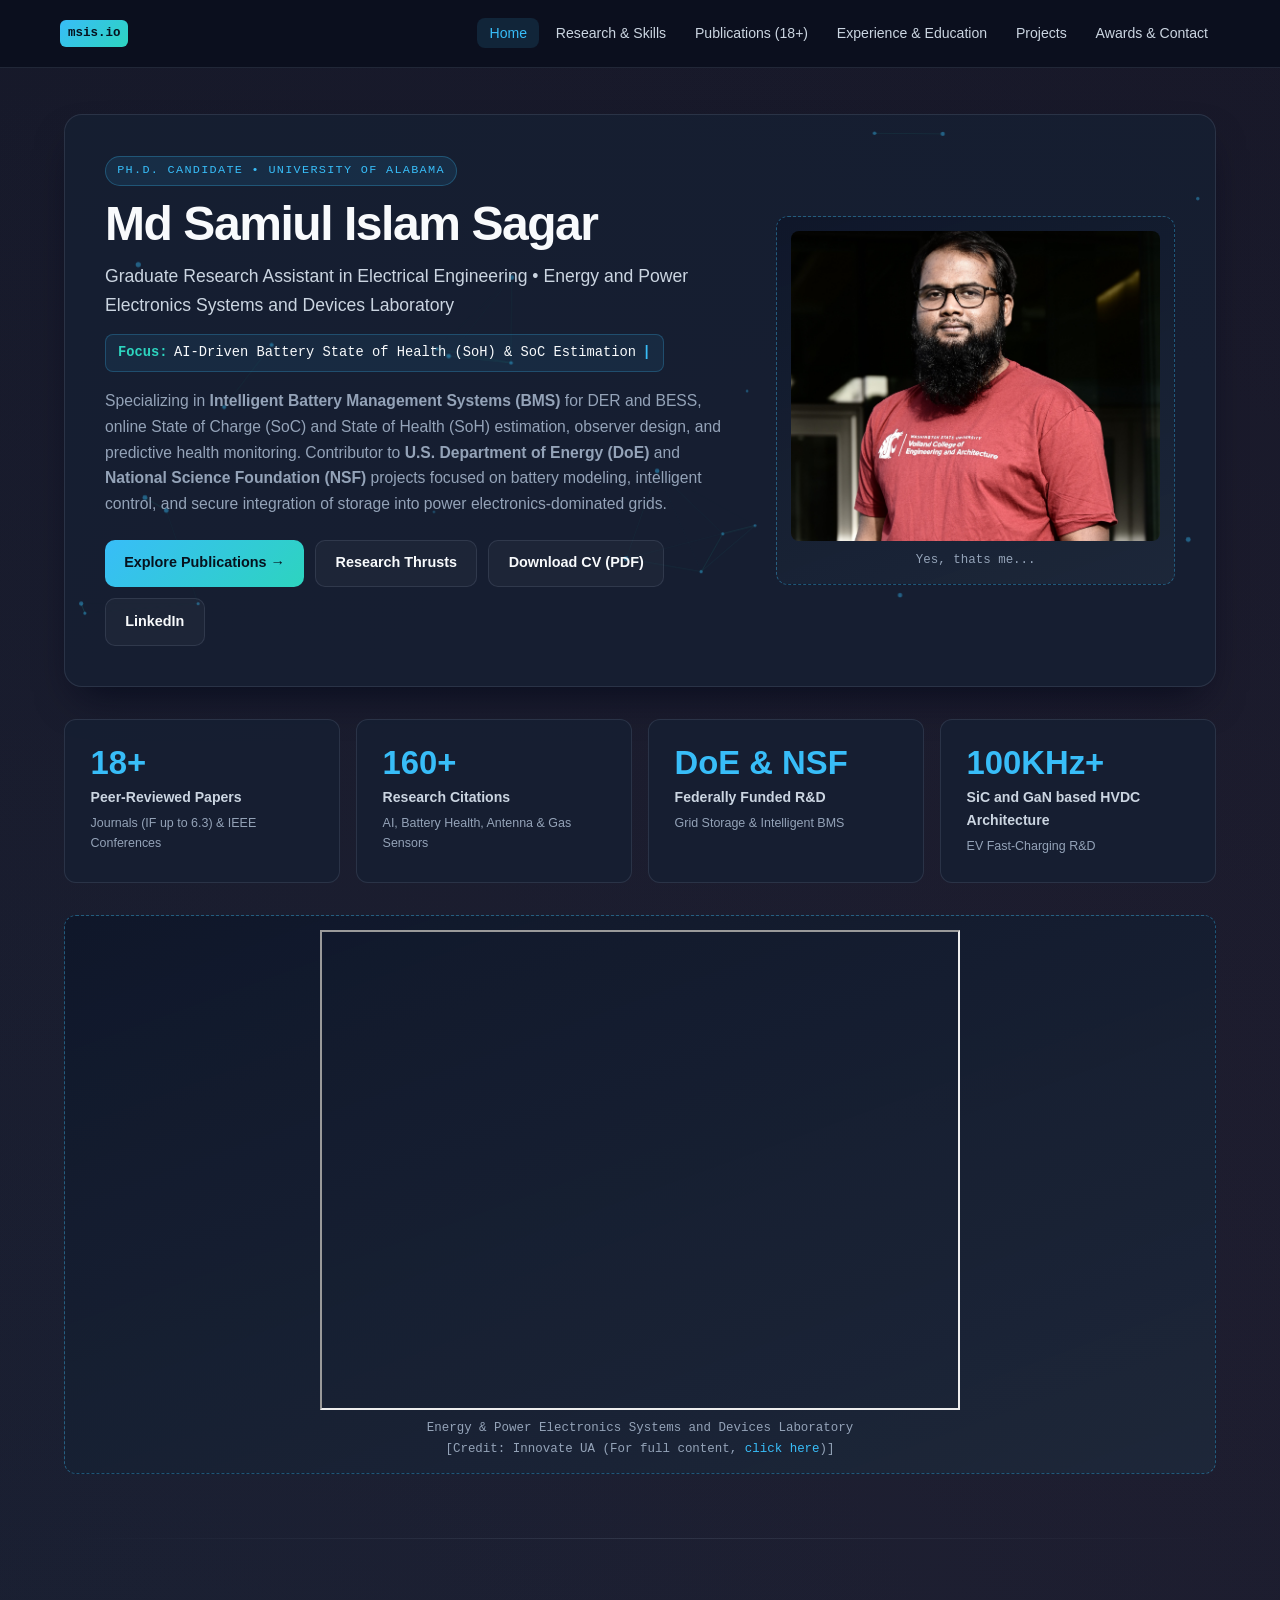
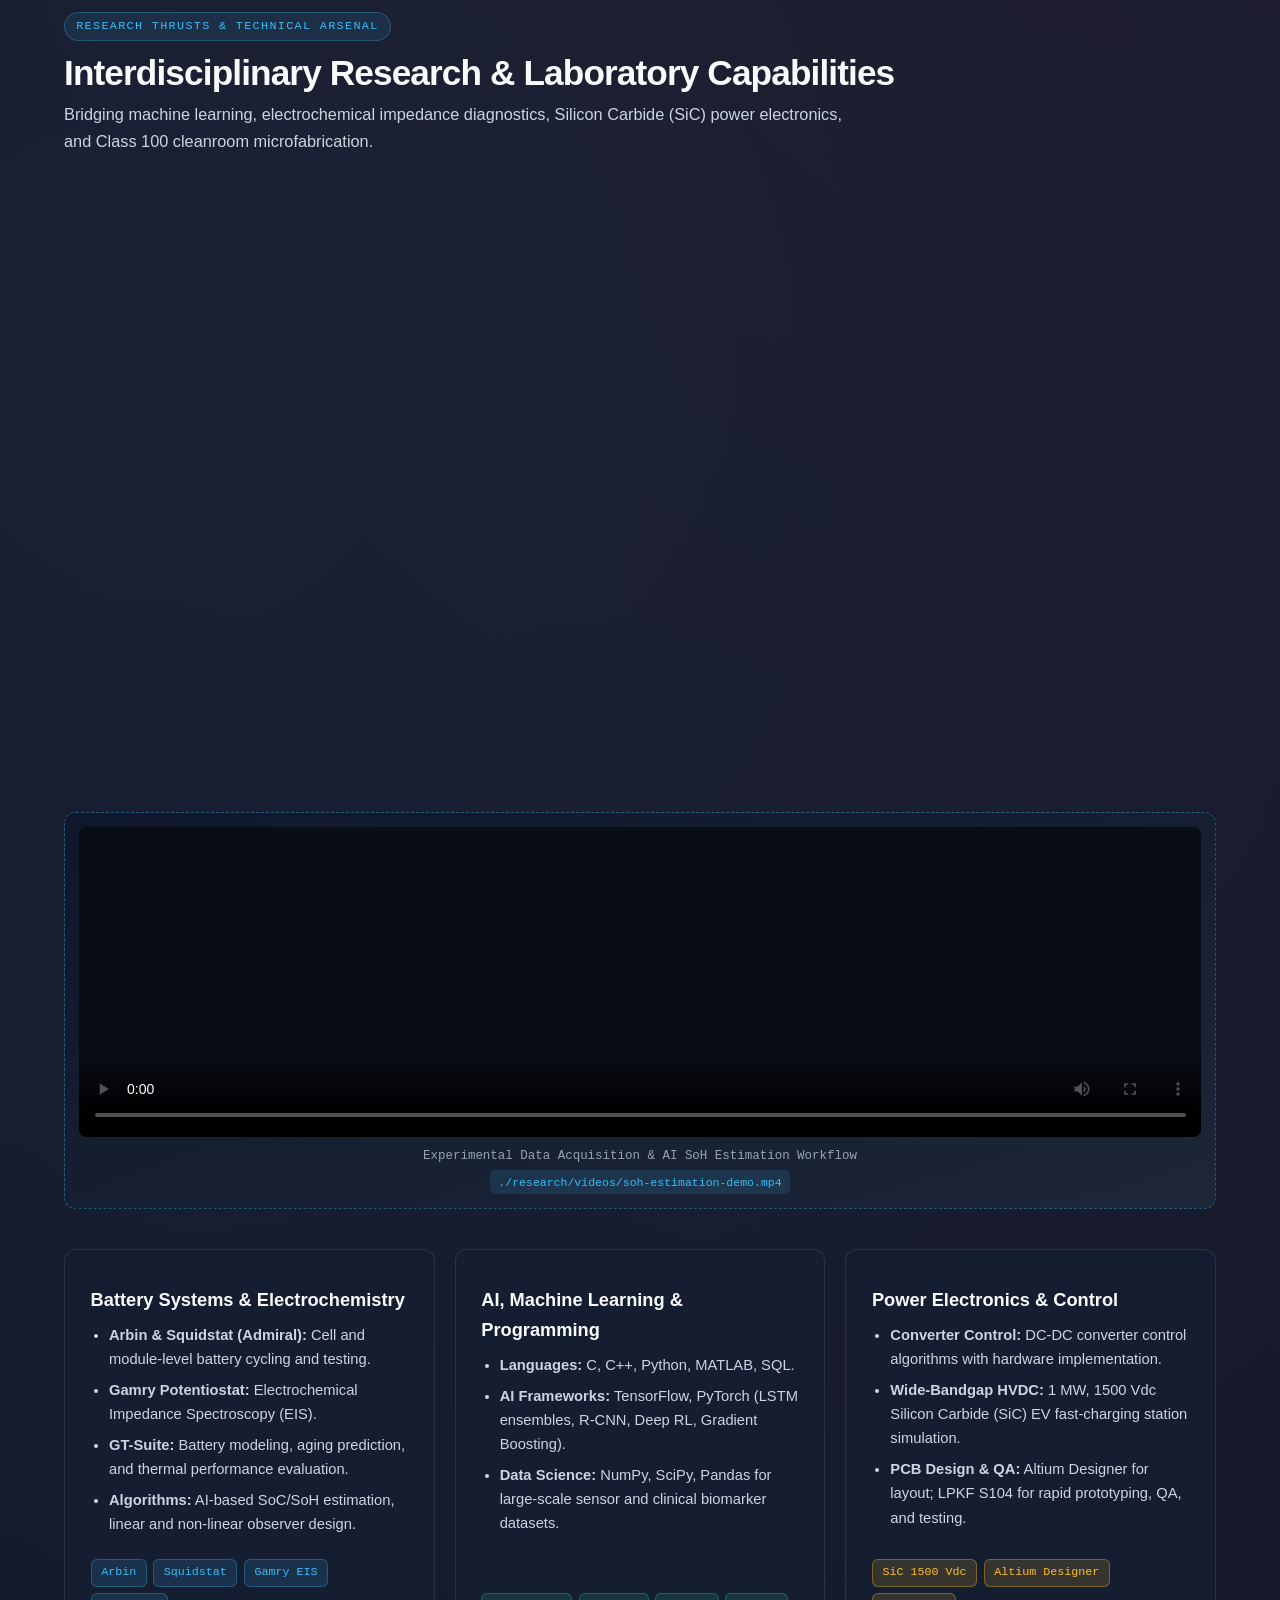
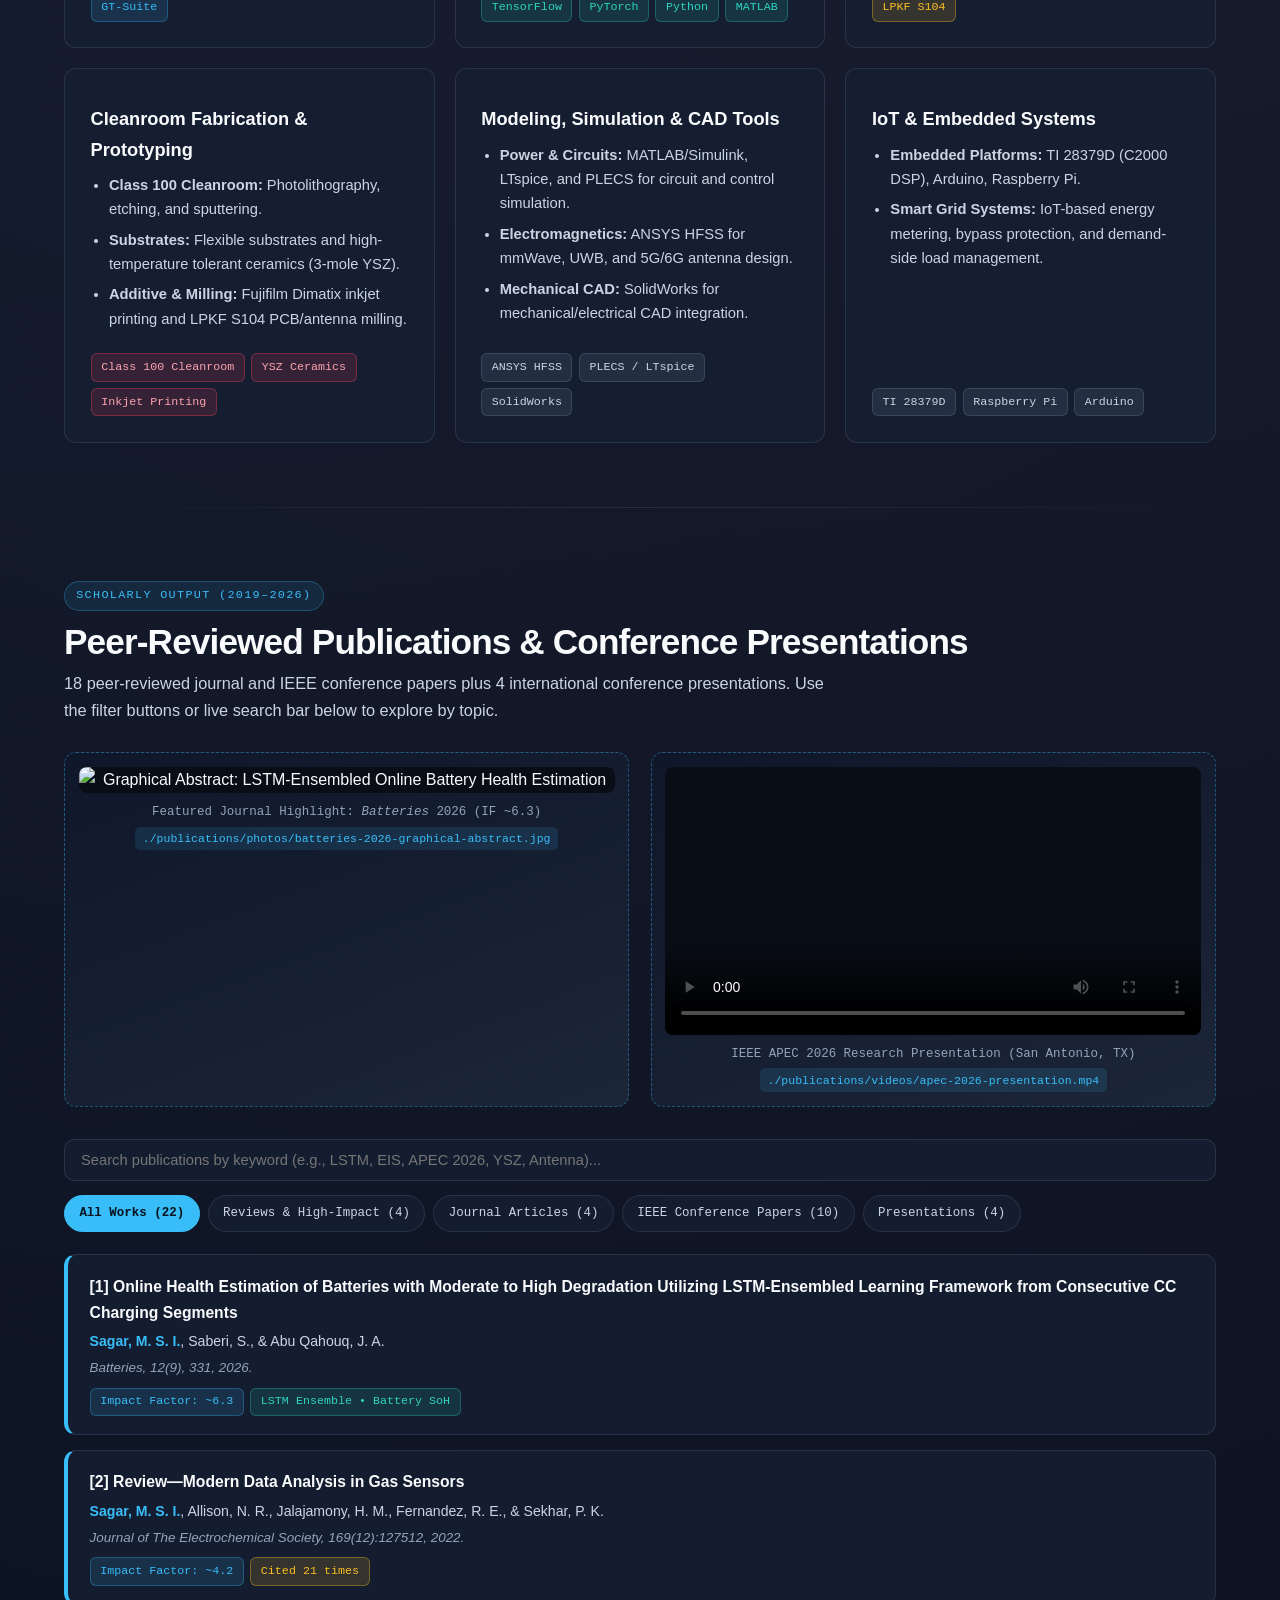
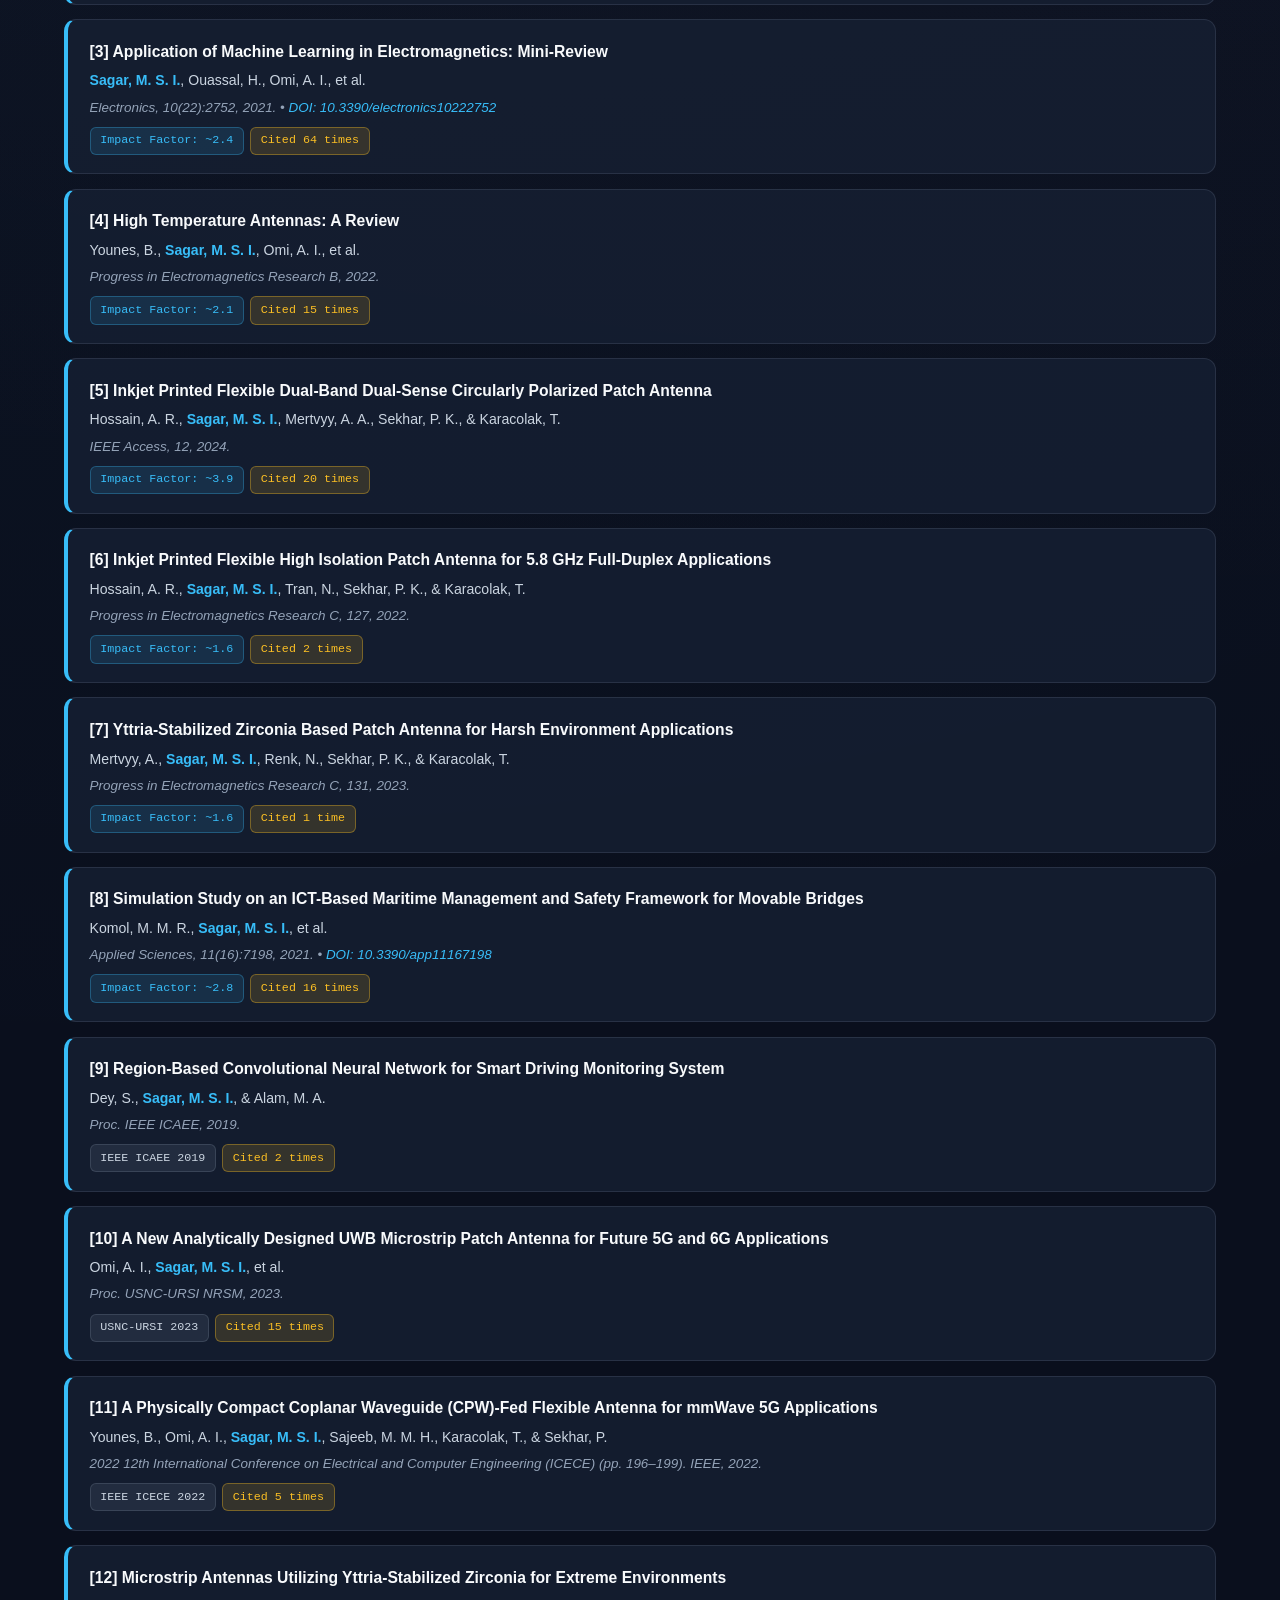
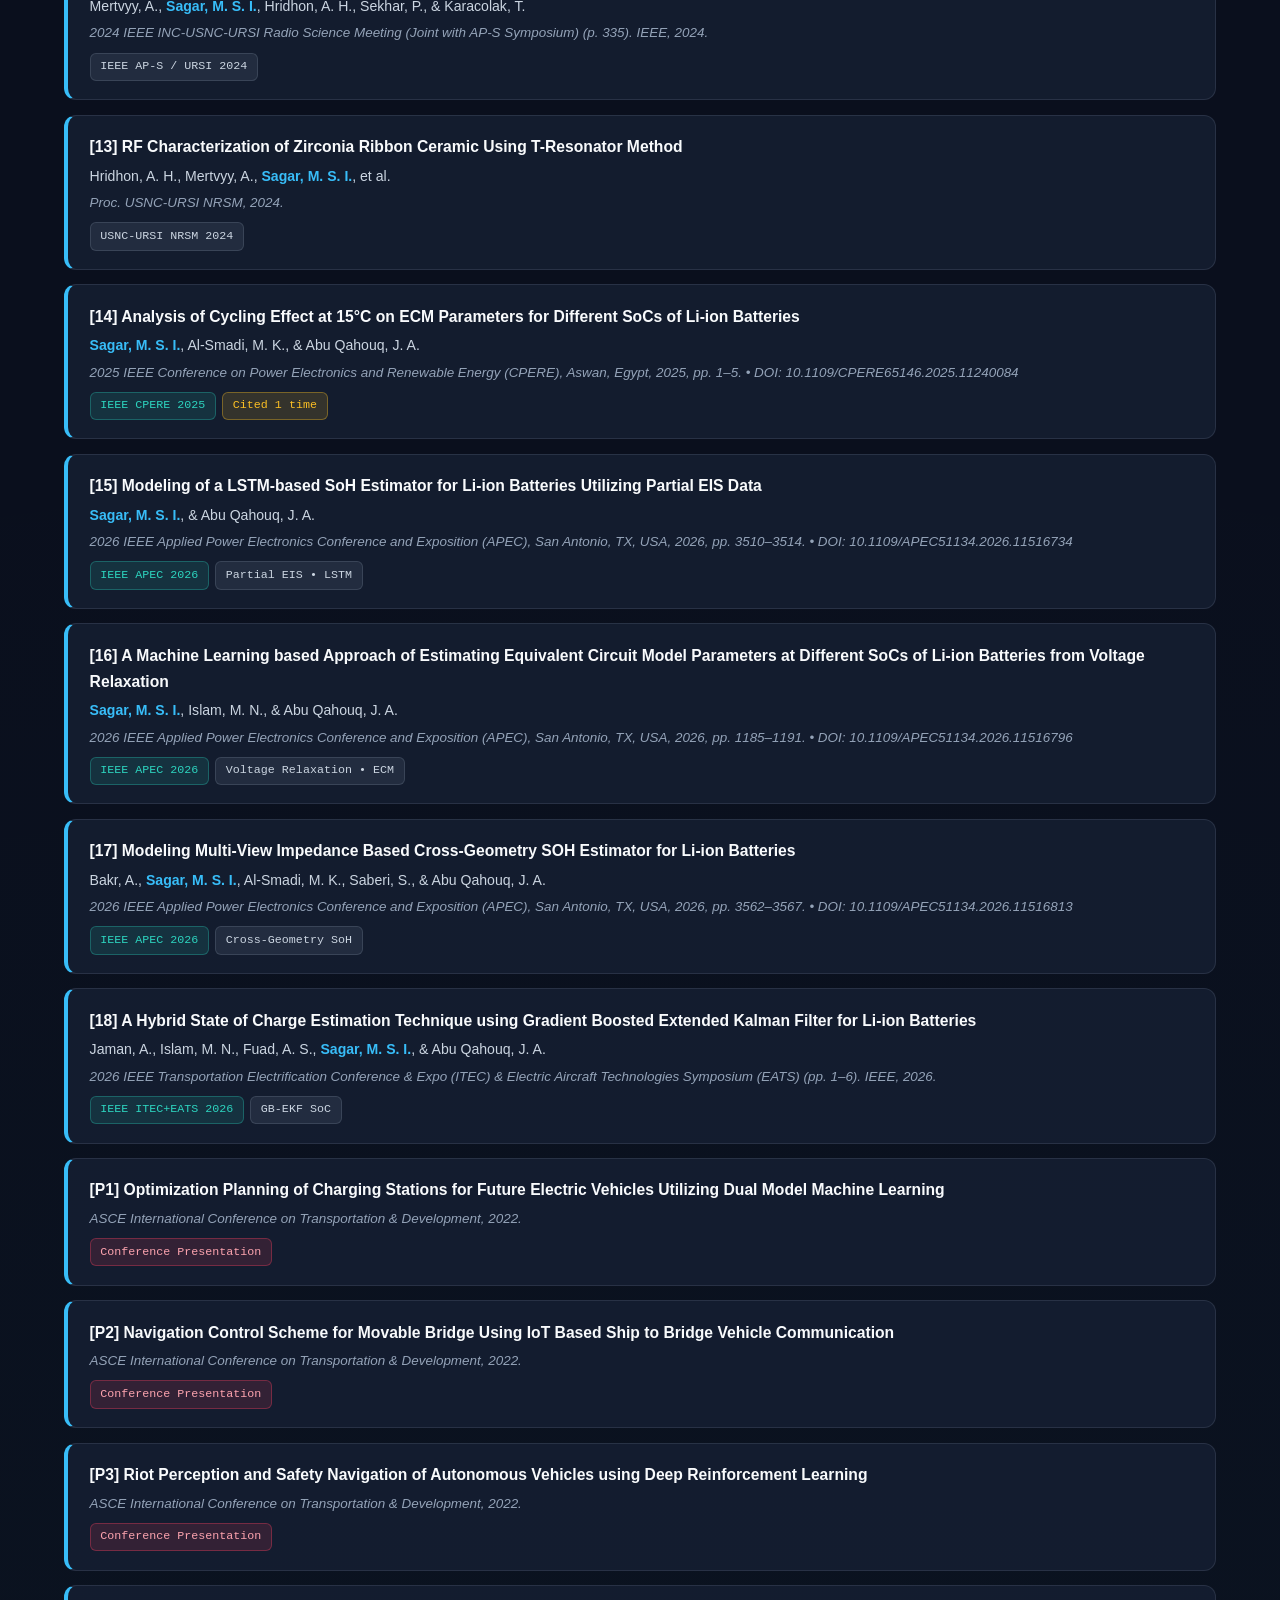
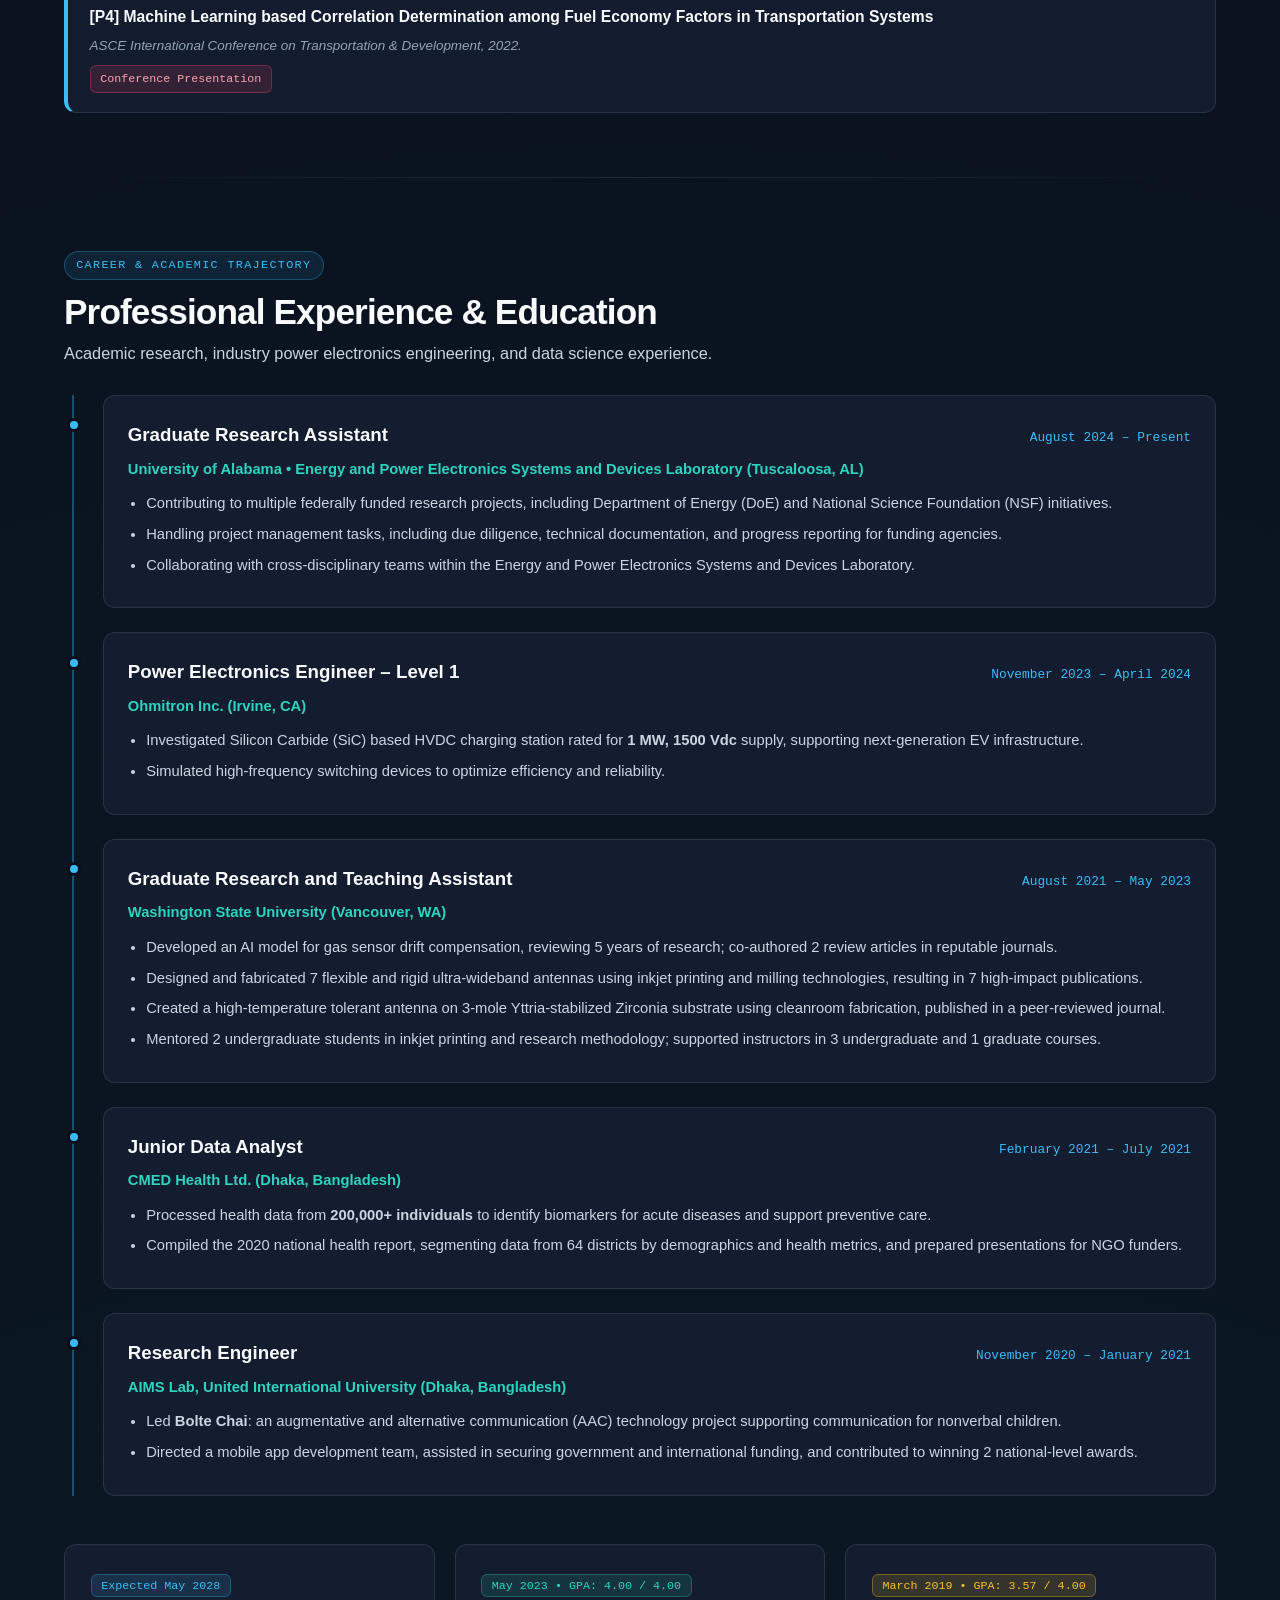
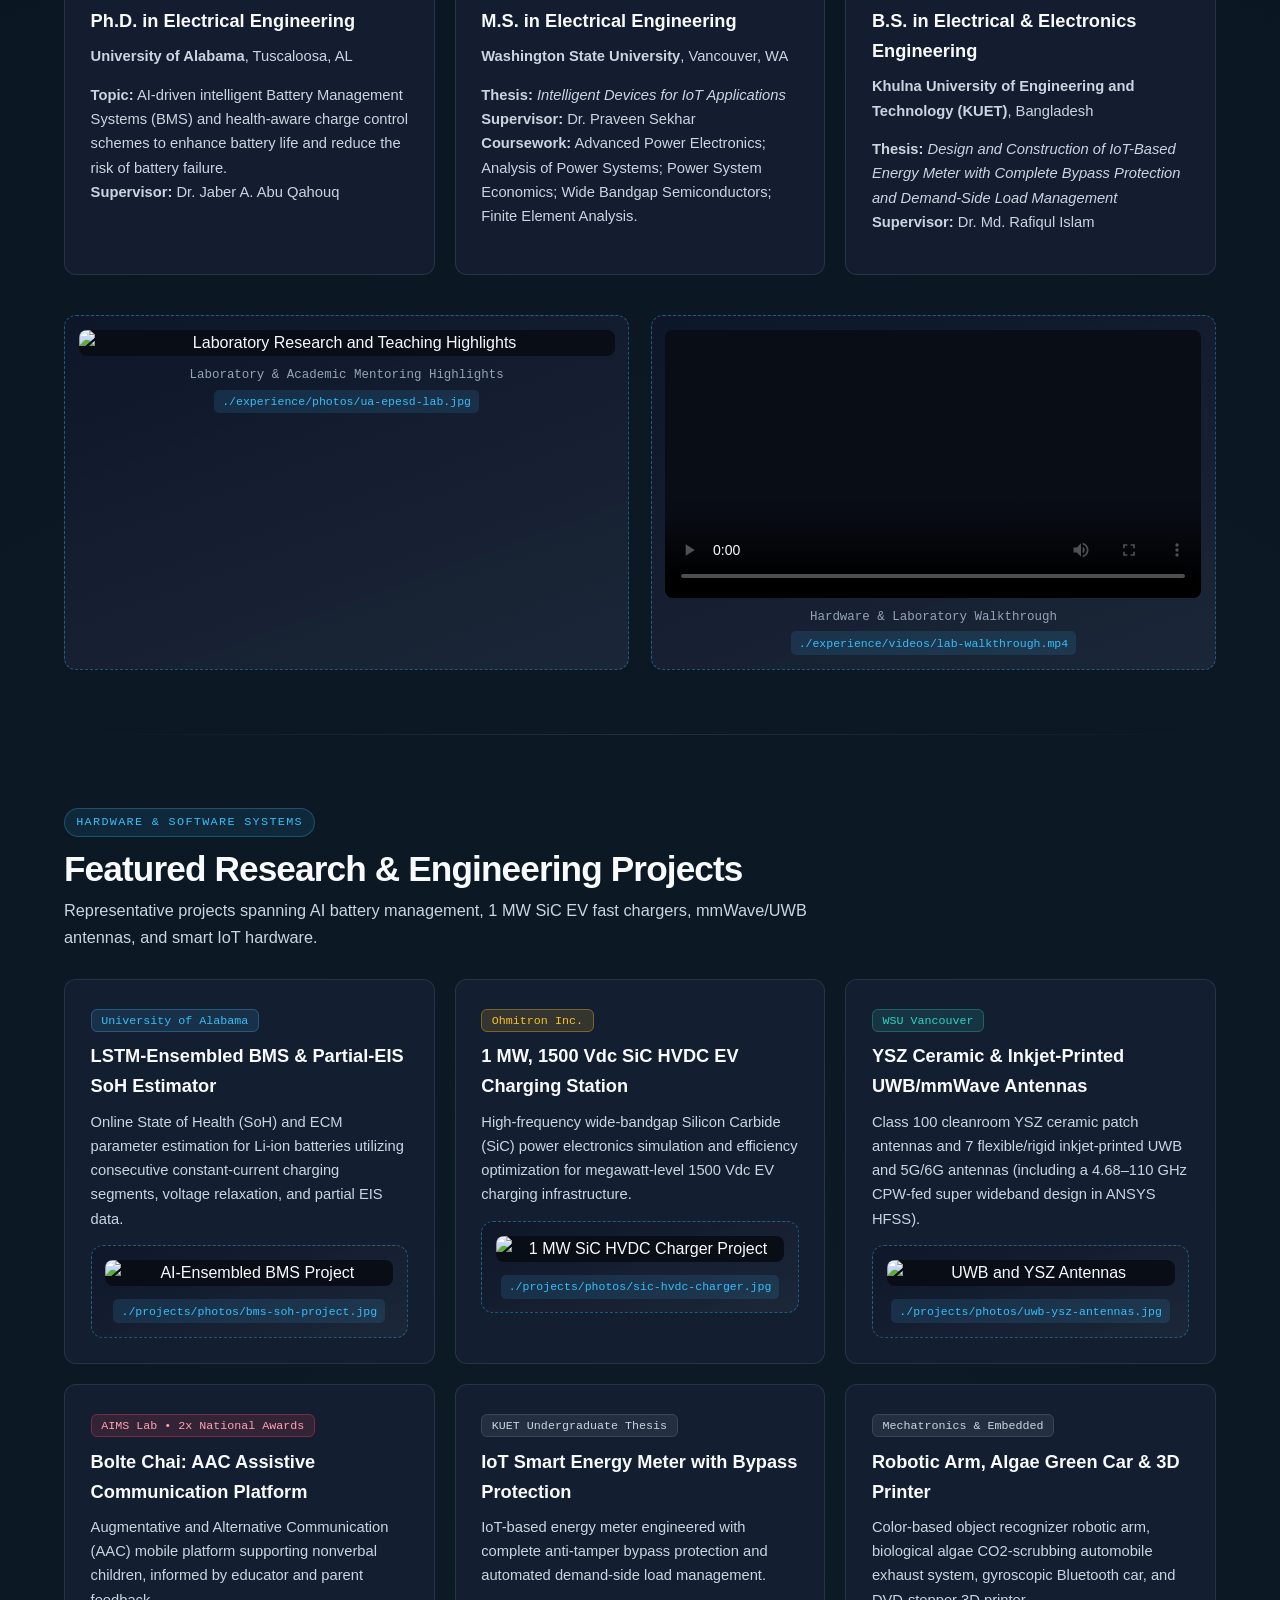
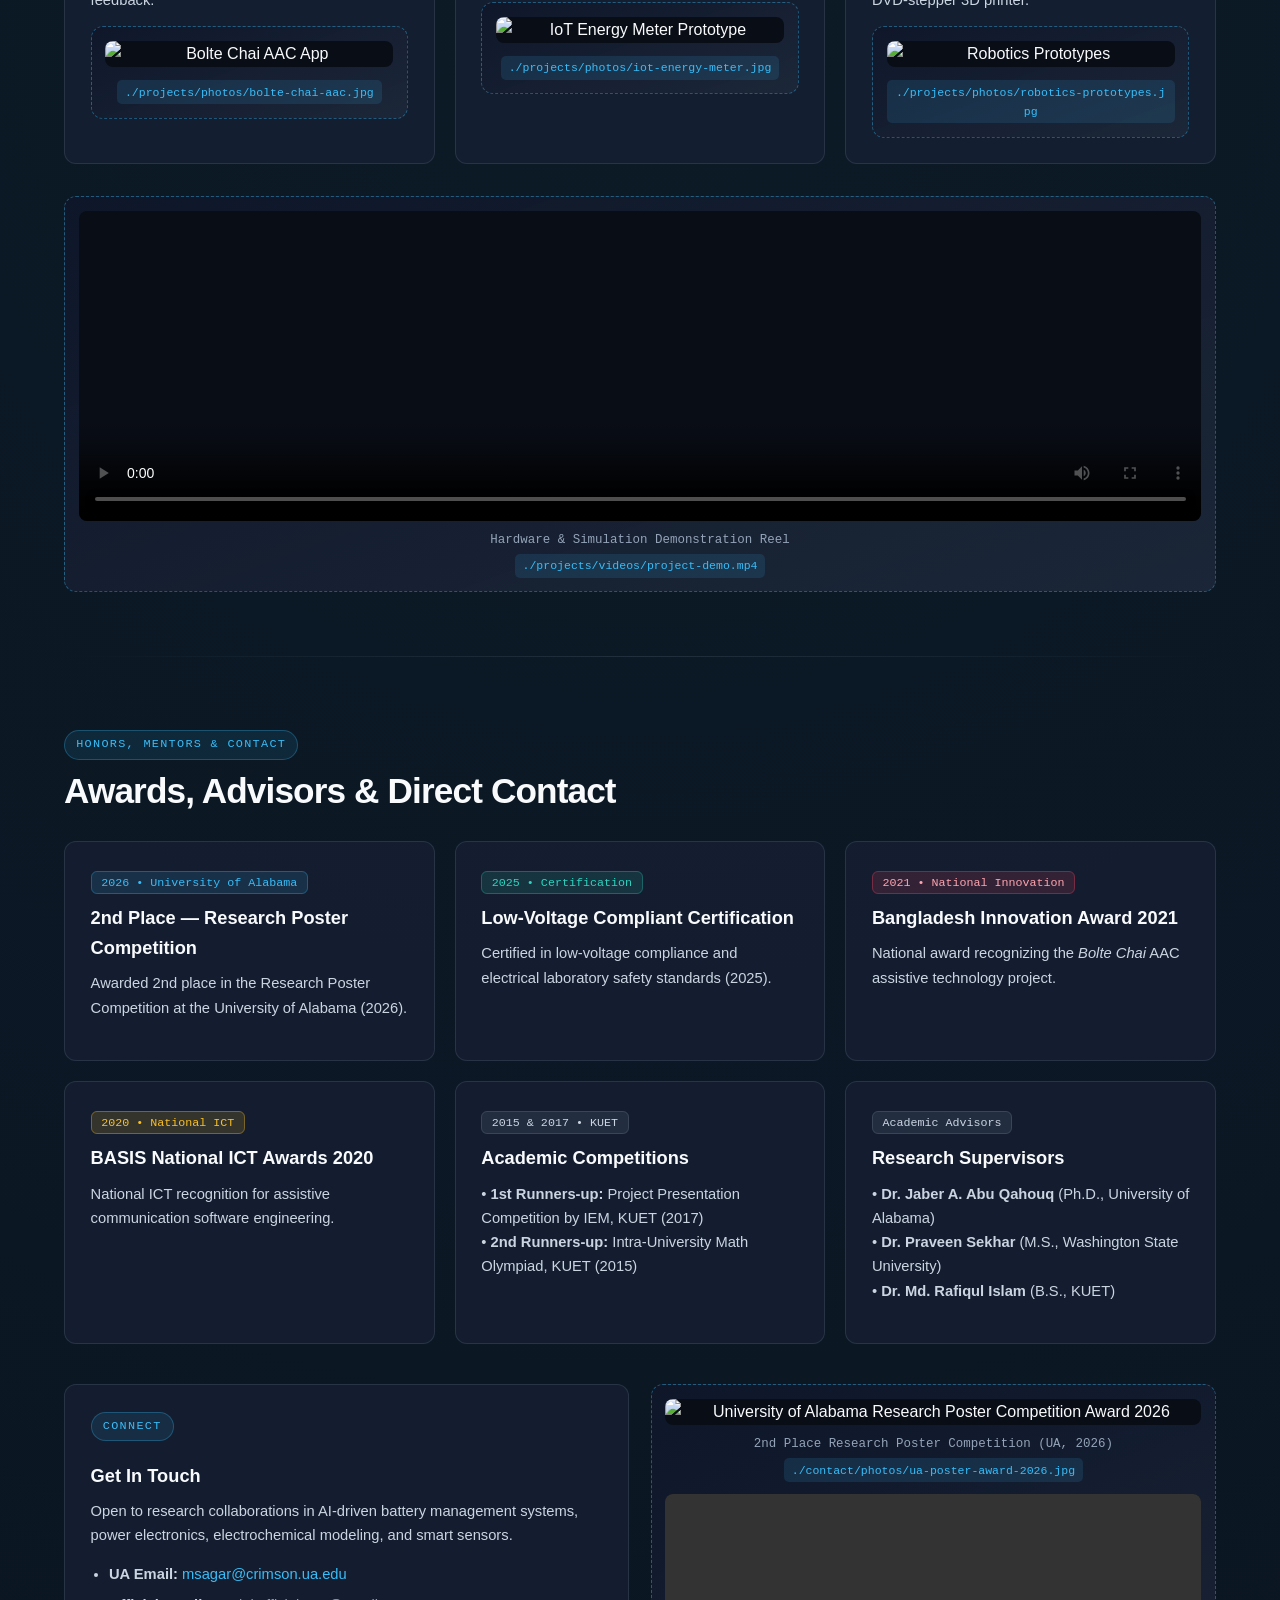
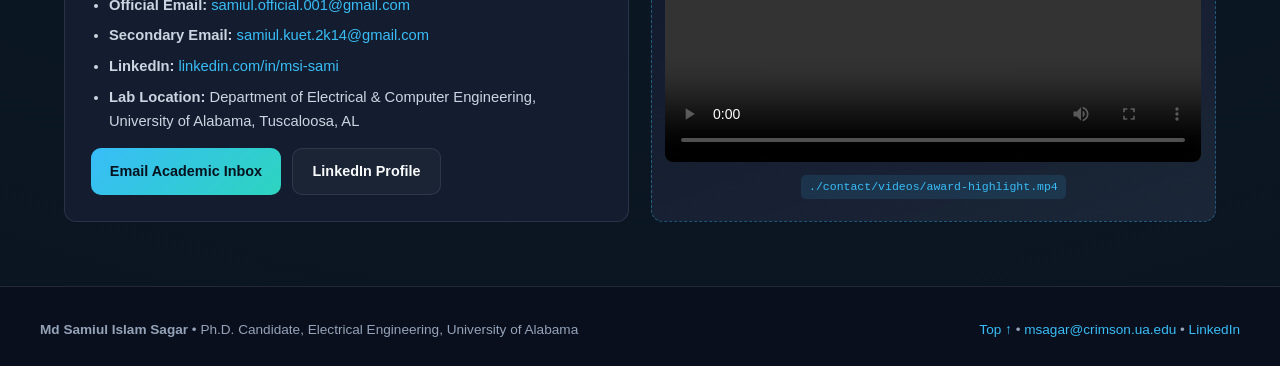
==== commit 3d863f16: "Add files via upload" ====
--- a/index.html
+++ b/index.html
@@ -95,13 +95,7 @@
       <div class="card-grid-2">
         <figure class="media-frame">
           <div class="video-container">
-            <iframe 
-              src="https://drive.google.com/file/d/1yjunZQaORR41ezpbIgLks82jJMVoMV7z/preview" 
-              width="100%" 
-              height="100%" 
-              allow="autoplay" 
-              allowfullscreen>
-            </iframe>
+            <iframe src="https://drive.google.com/file/d/1yjunZQaORR41ezpbIgLks82jJMVoMV7z/preview" width="640" height="480"></iframe>
           </div>
           <figcaption class="media-caption">
             Energy &amp; Power Electronics Systems and Devices Laboratory<br>[Credit: Innovate UA (For full content, <a href="https://youtu.be/jh1j5oGe6OU">click here</a>)]<br />
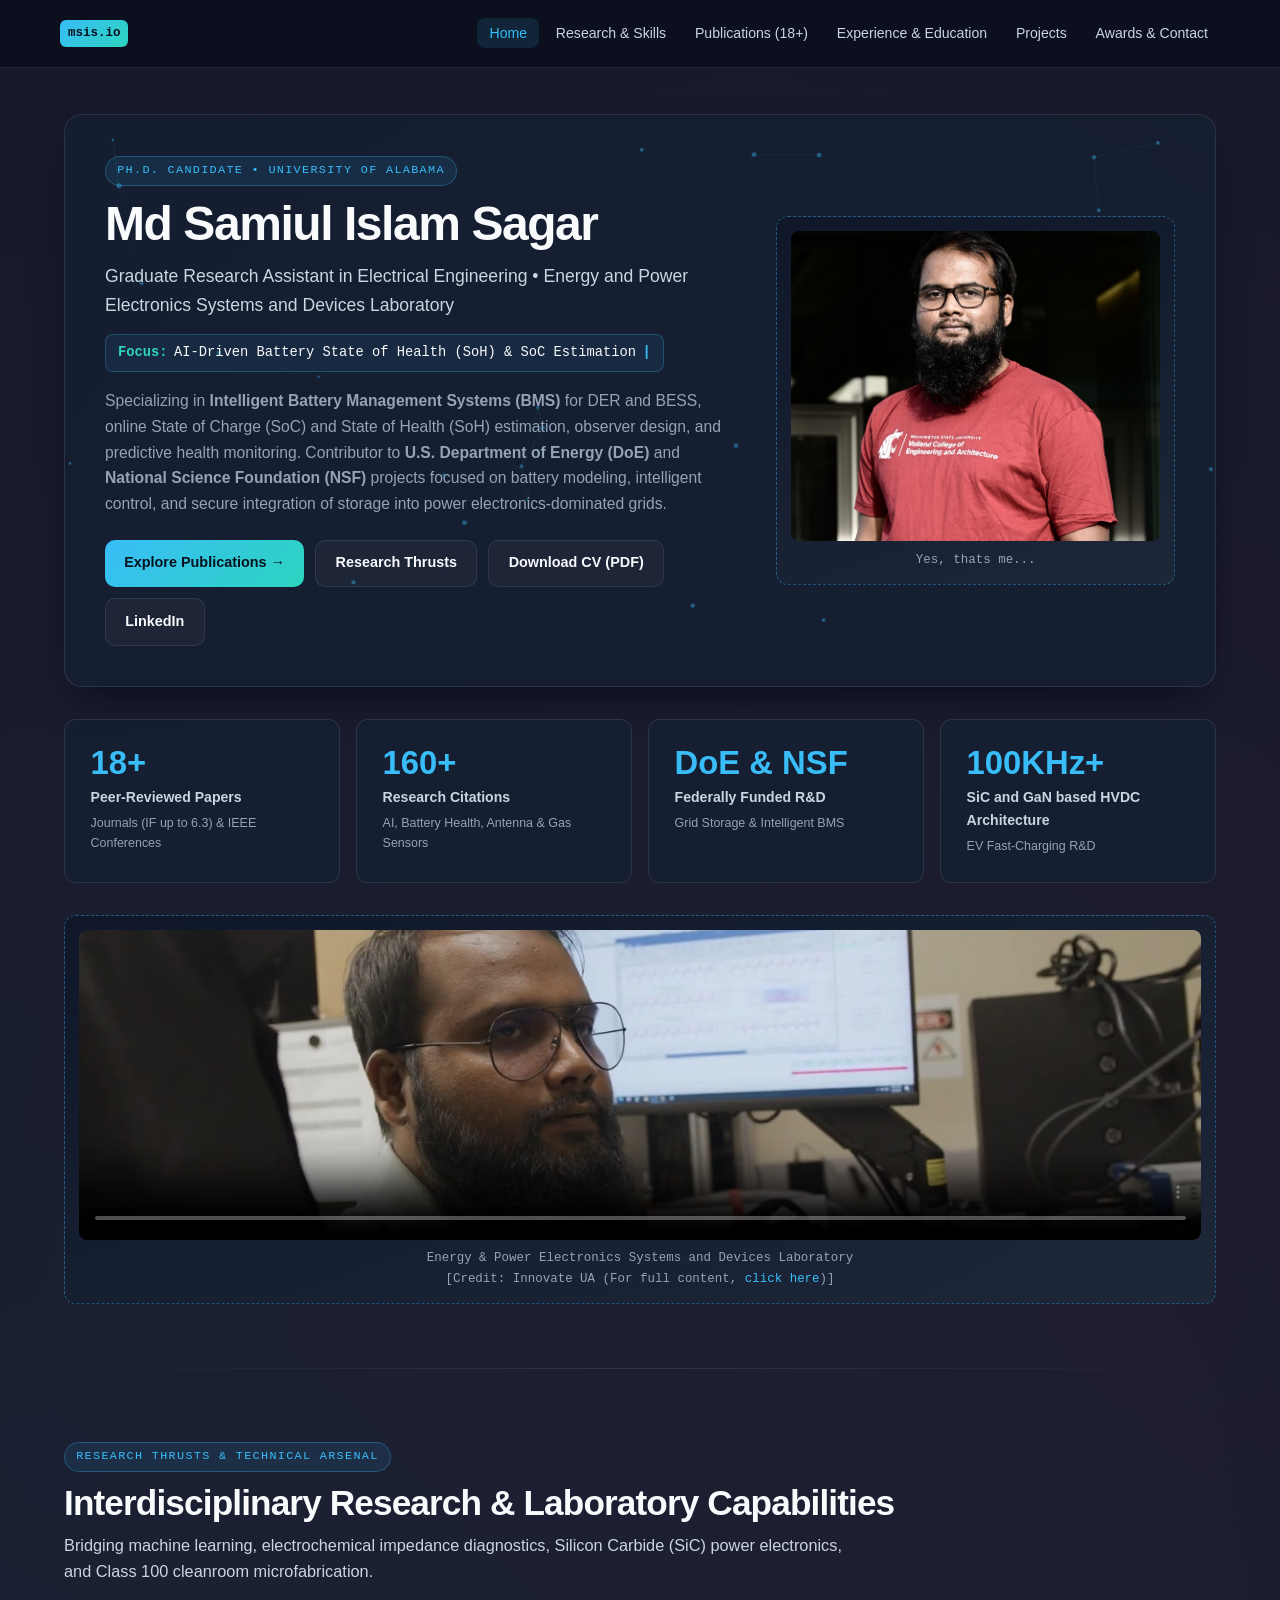
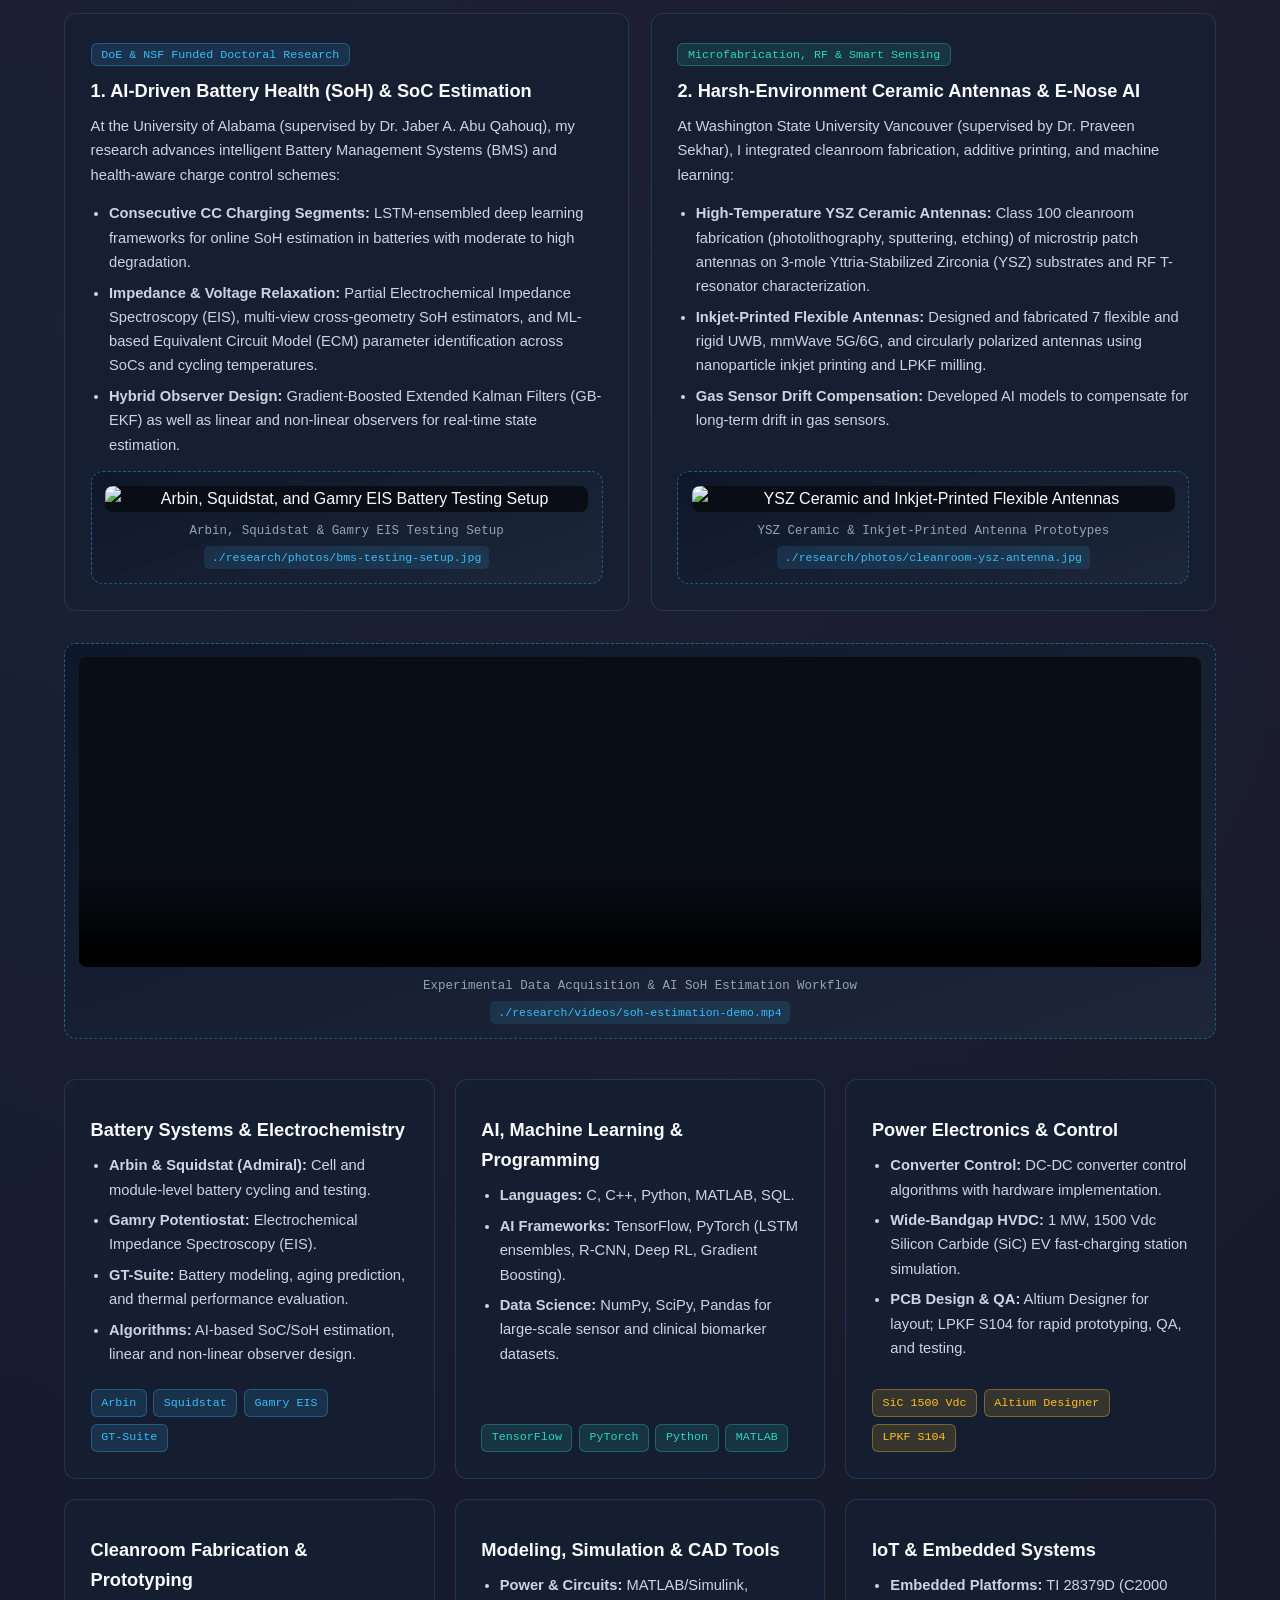
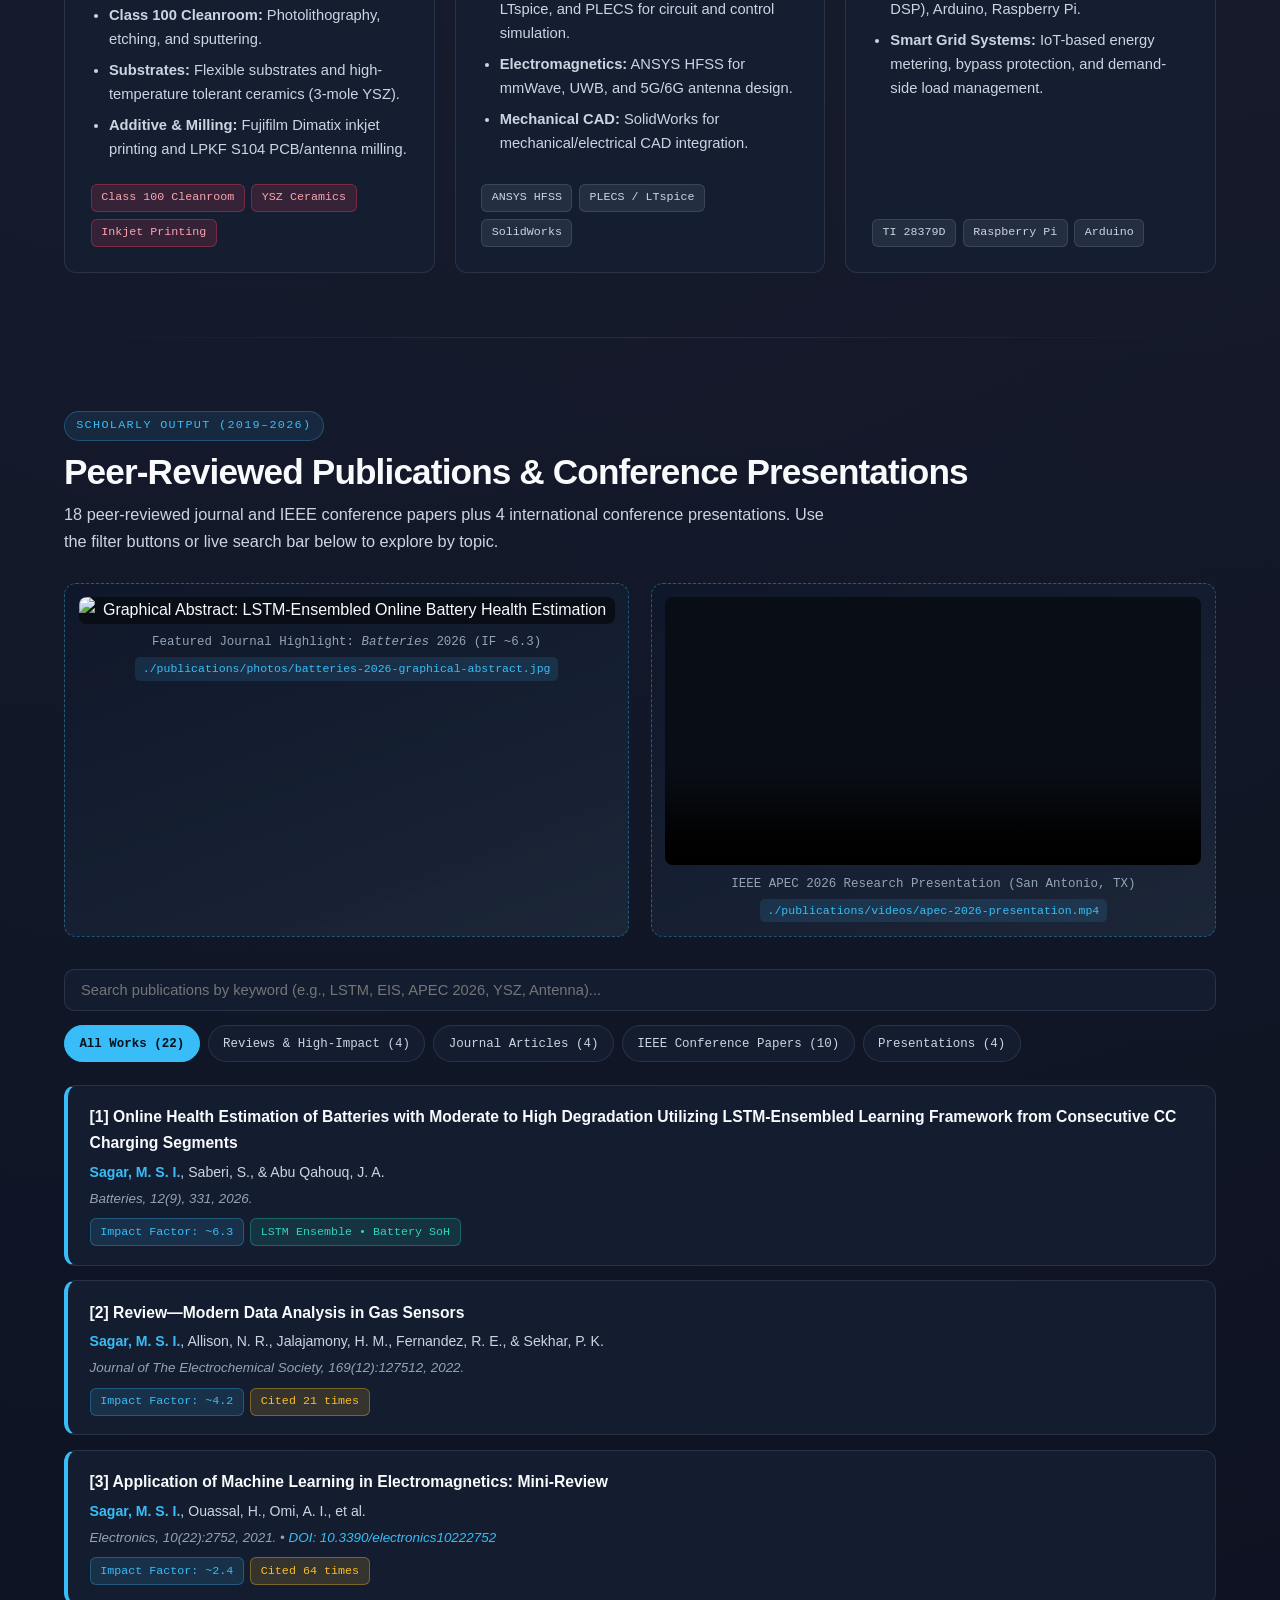
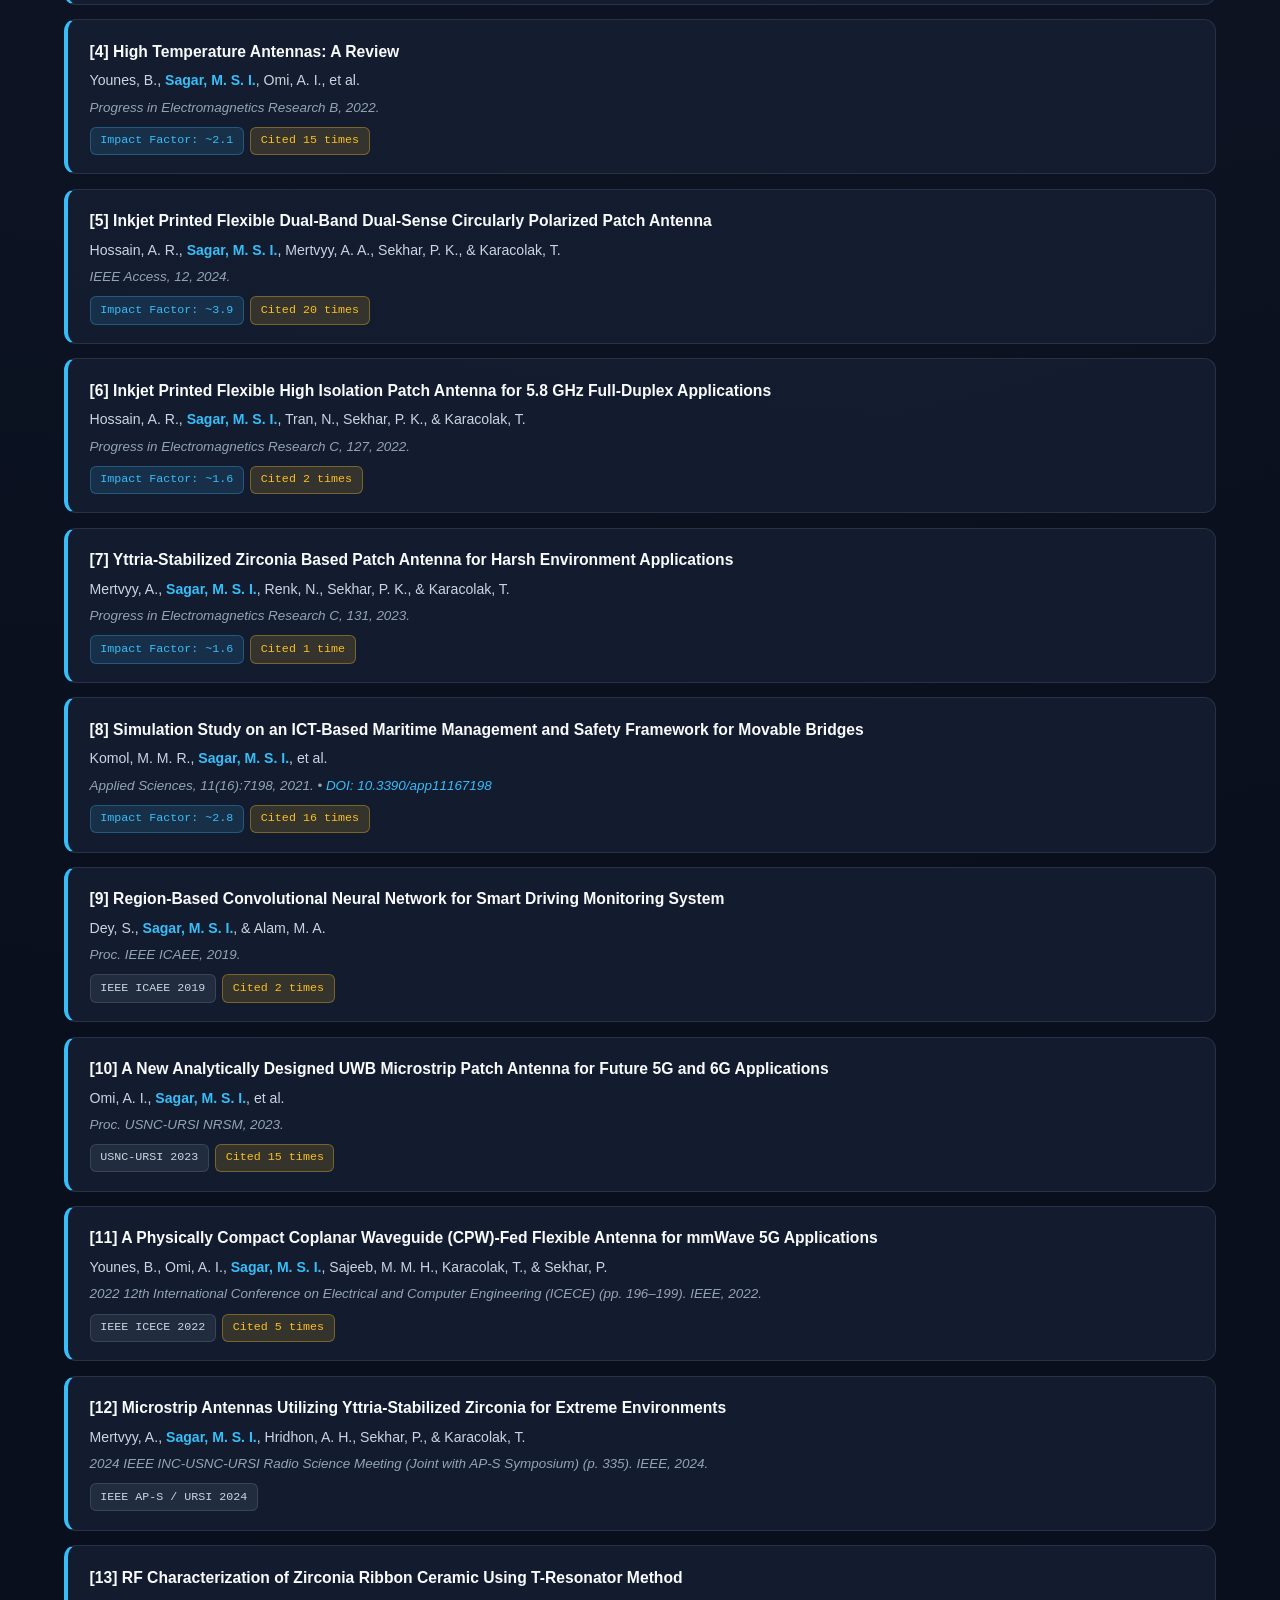
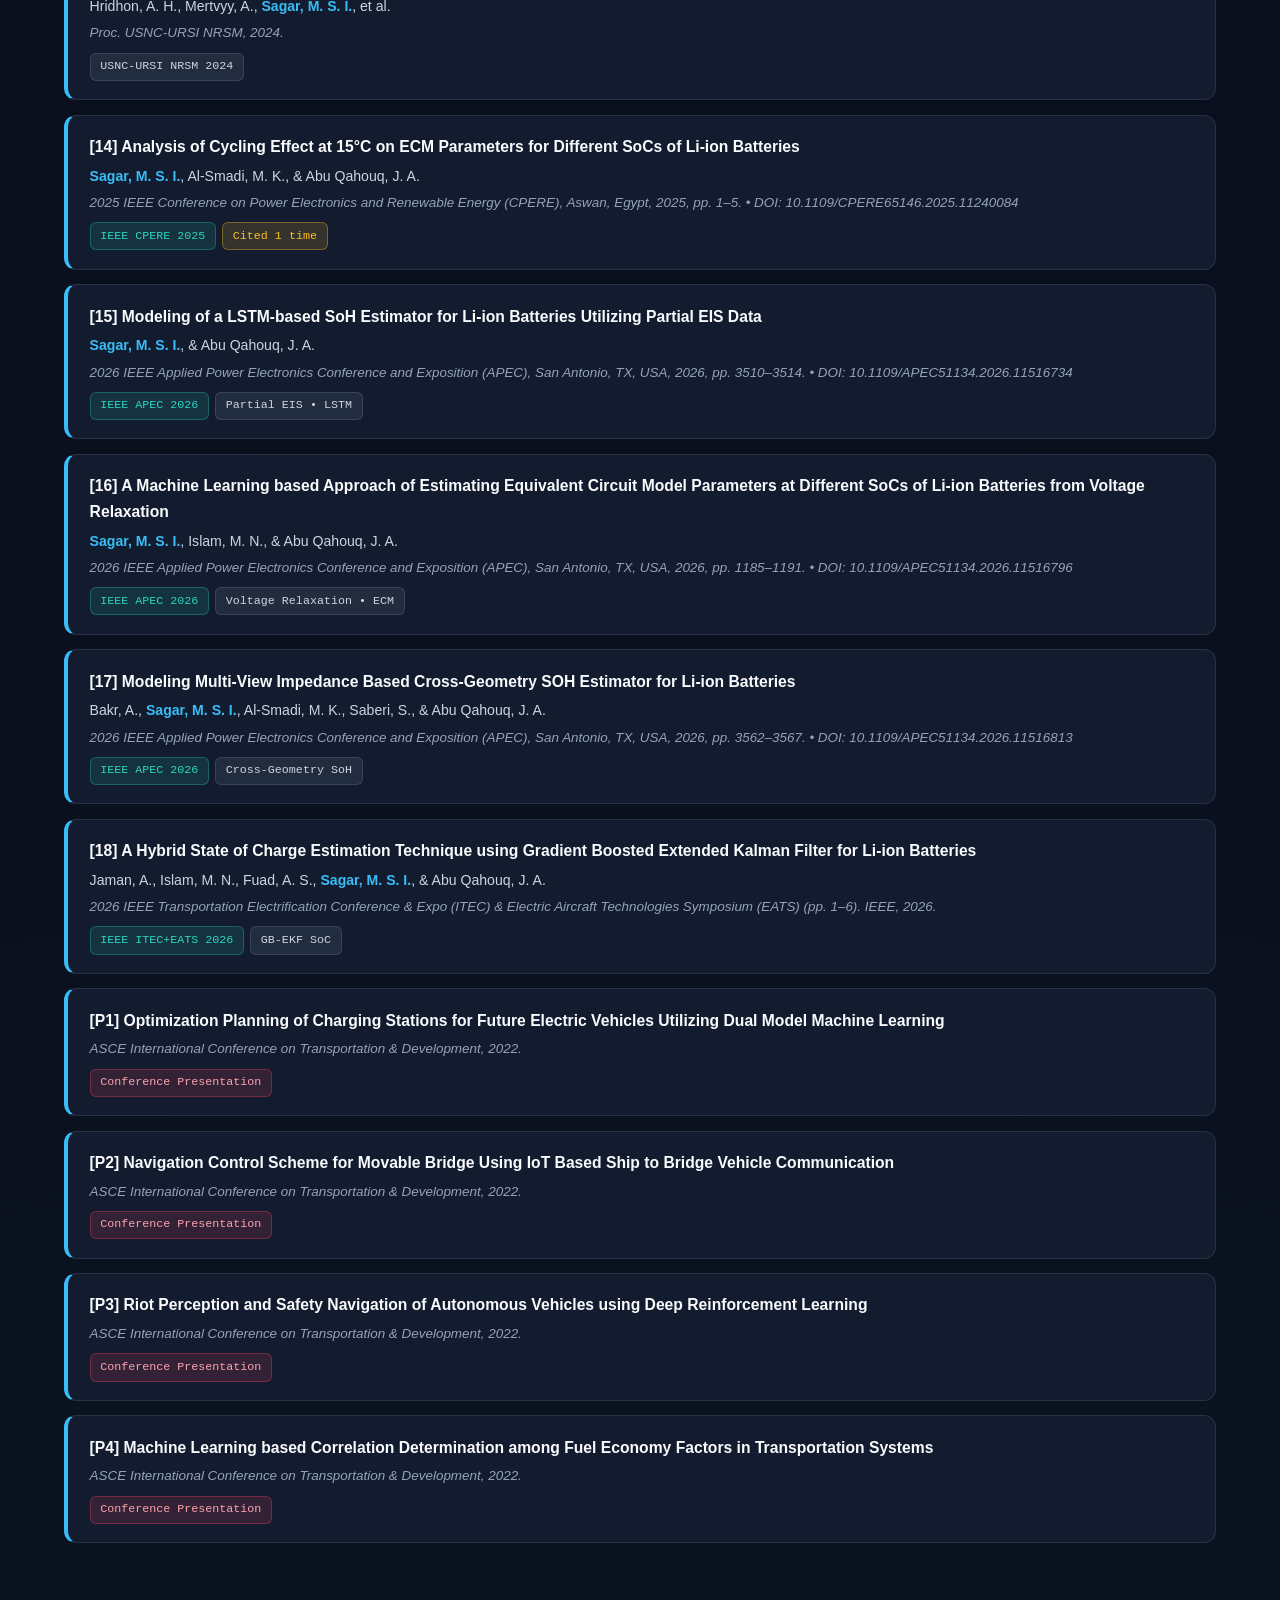
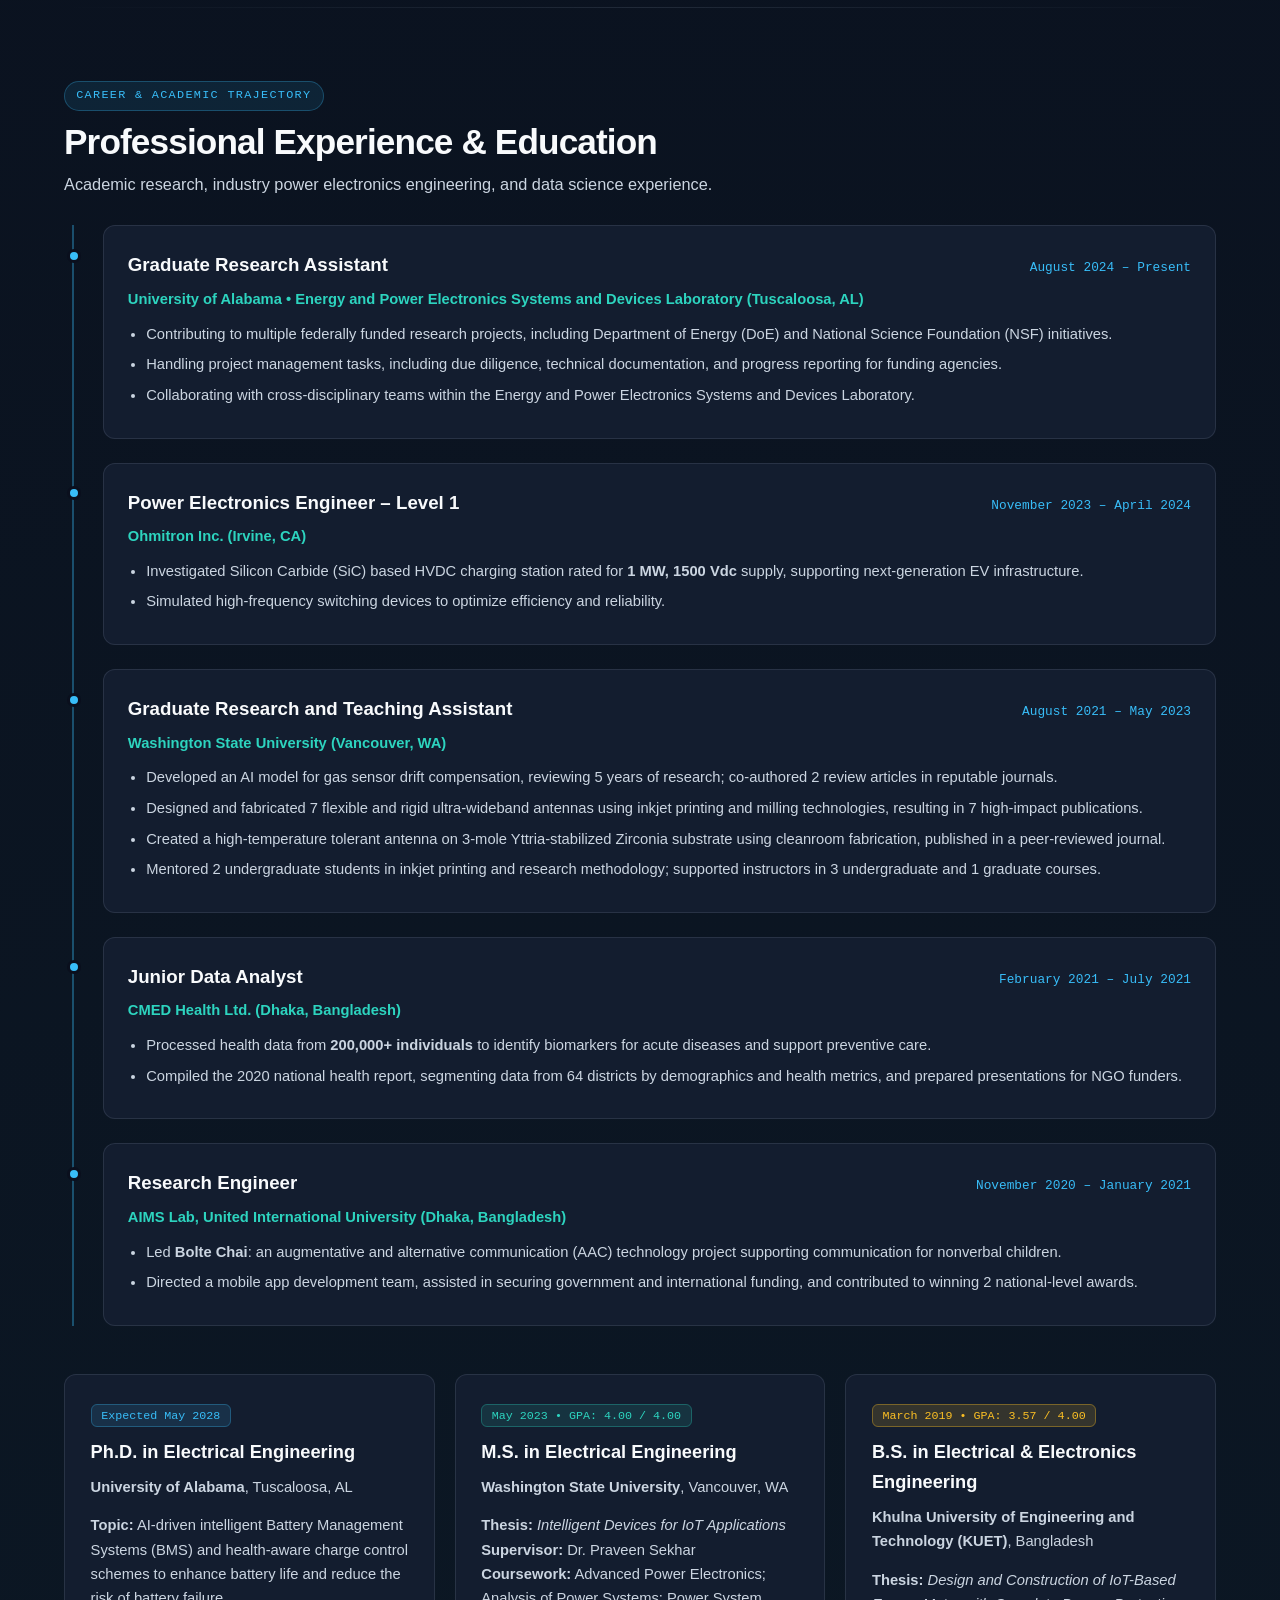
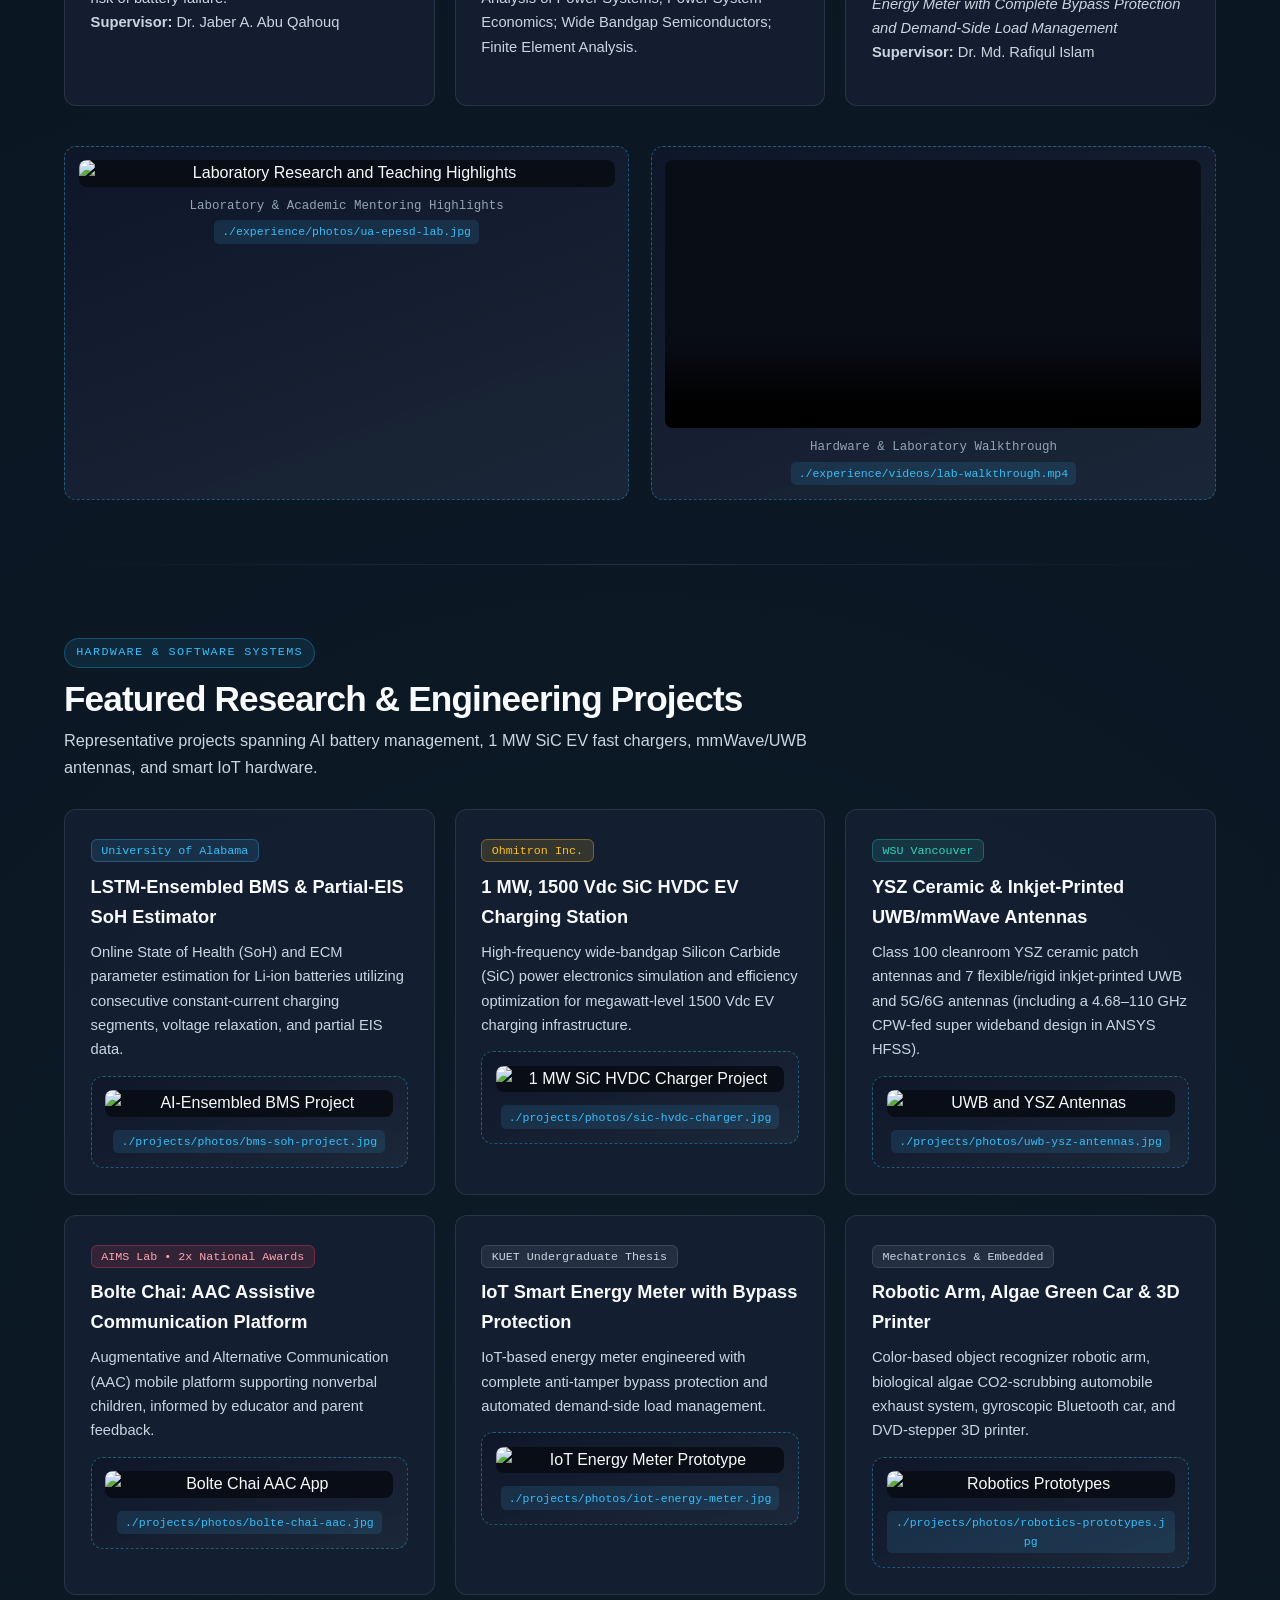
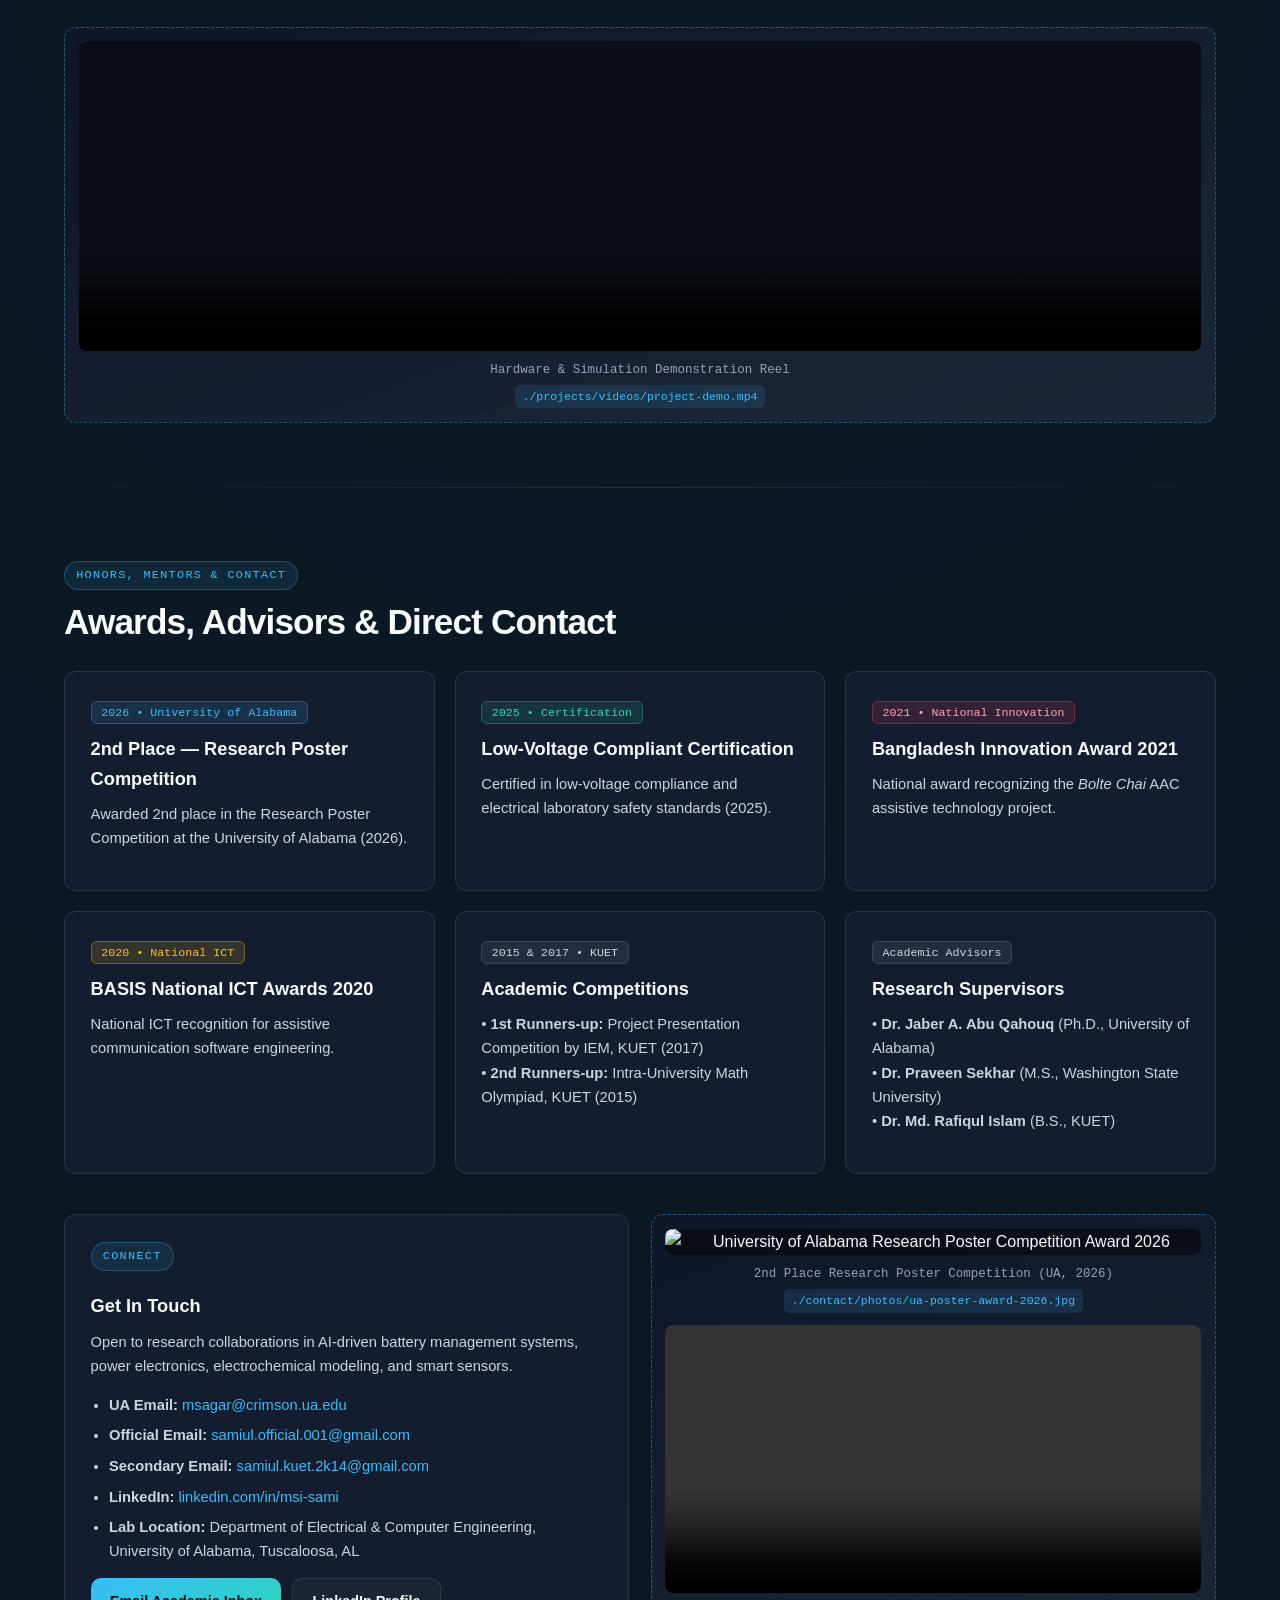
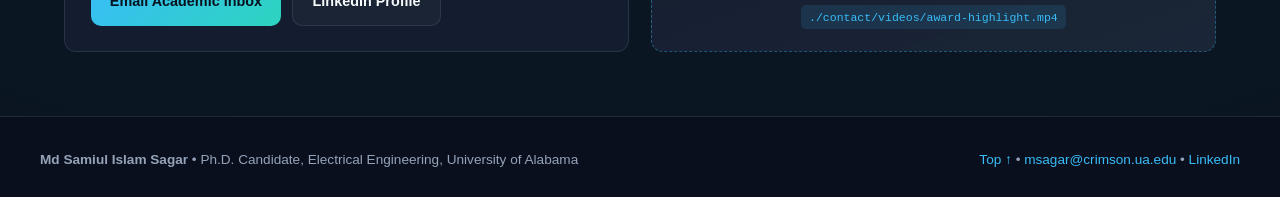
==== commit 19d252bc: "Add files via upload" ====
--- a/index.html
+++ b/index.html
@@ -94,9 +94,10 @@
       <!-- Home Lab Overview Media (./home/videos/ and ./home/photos/) -->
       <div class="card-grid-2">
         <figure class="media-frame">
-          <div class="video-container">
-            <iframe src="https://drive.google.com/file/d/1yjunZQaORR41ezpbIgLks82jJMVoMV7z/preview" width="640" height="480"></iframe>
-          </div>
+          <video controls preload="metadata" poster="./home/photos/VideoFrame.png" width="640" height="480">
+            <source src="./home/videos/LabVideos.mp4" type="video/mp4" />
+            Your browser does not support HTML5 video.
+          </video>
           <figcaption class="media-caption">
             Energy &amp; Power Electronics Systems and Devices Laboratory<br>[Credit: Innovate UA (For full content, <a href="https://youtu.be/jh1j5oGe6OU">click here</a>)]<br />
             <!-- <span class="media-path-tag">./home/videos/research-overview.mp4</span> -->
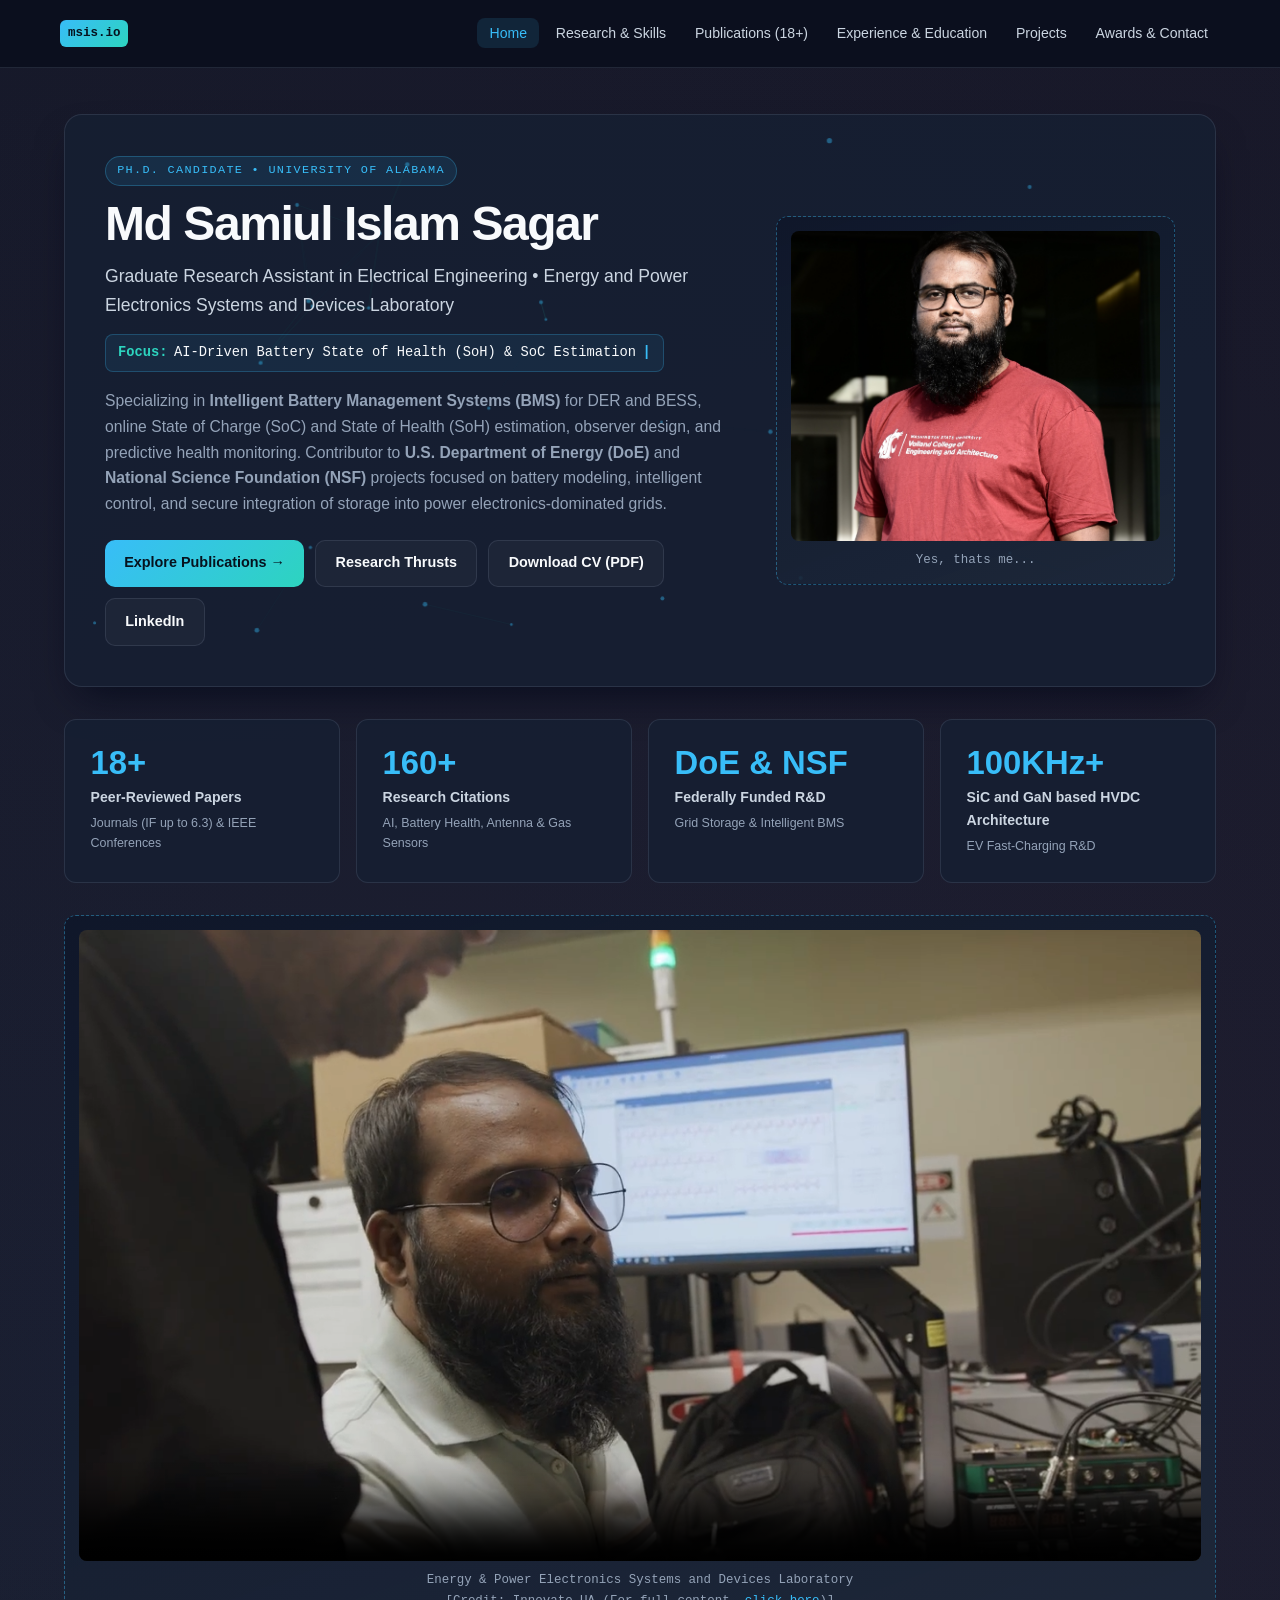
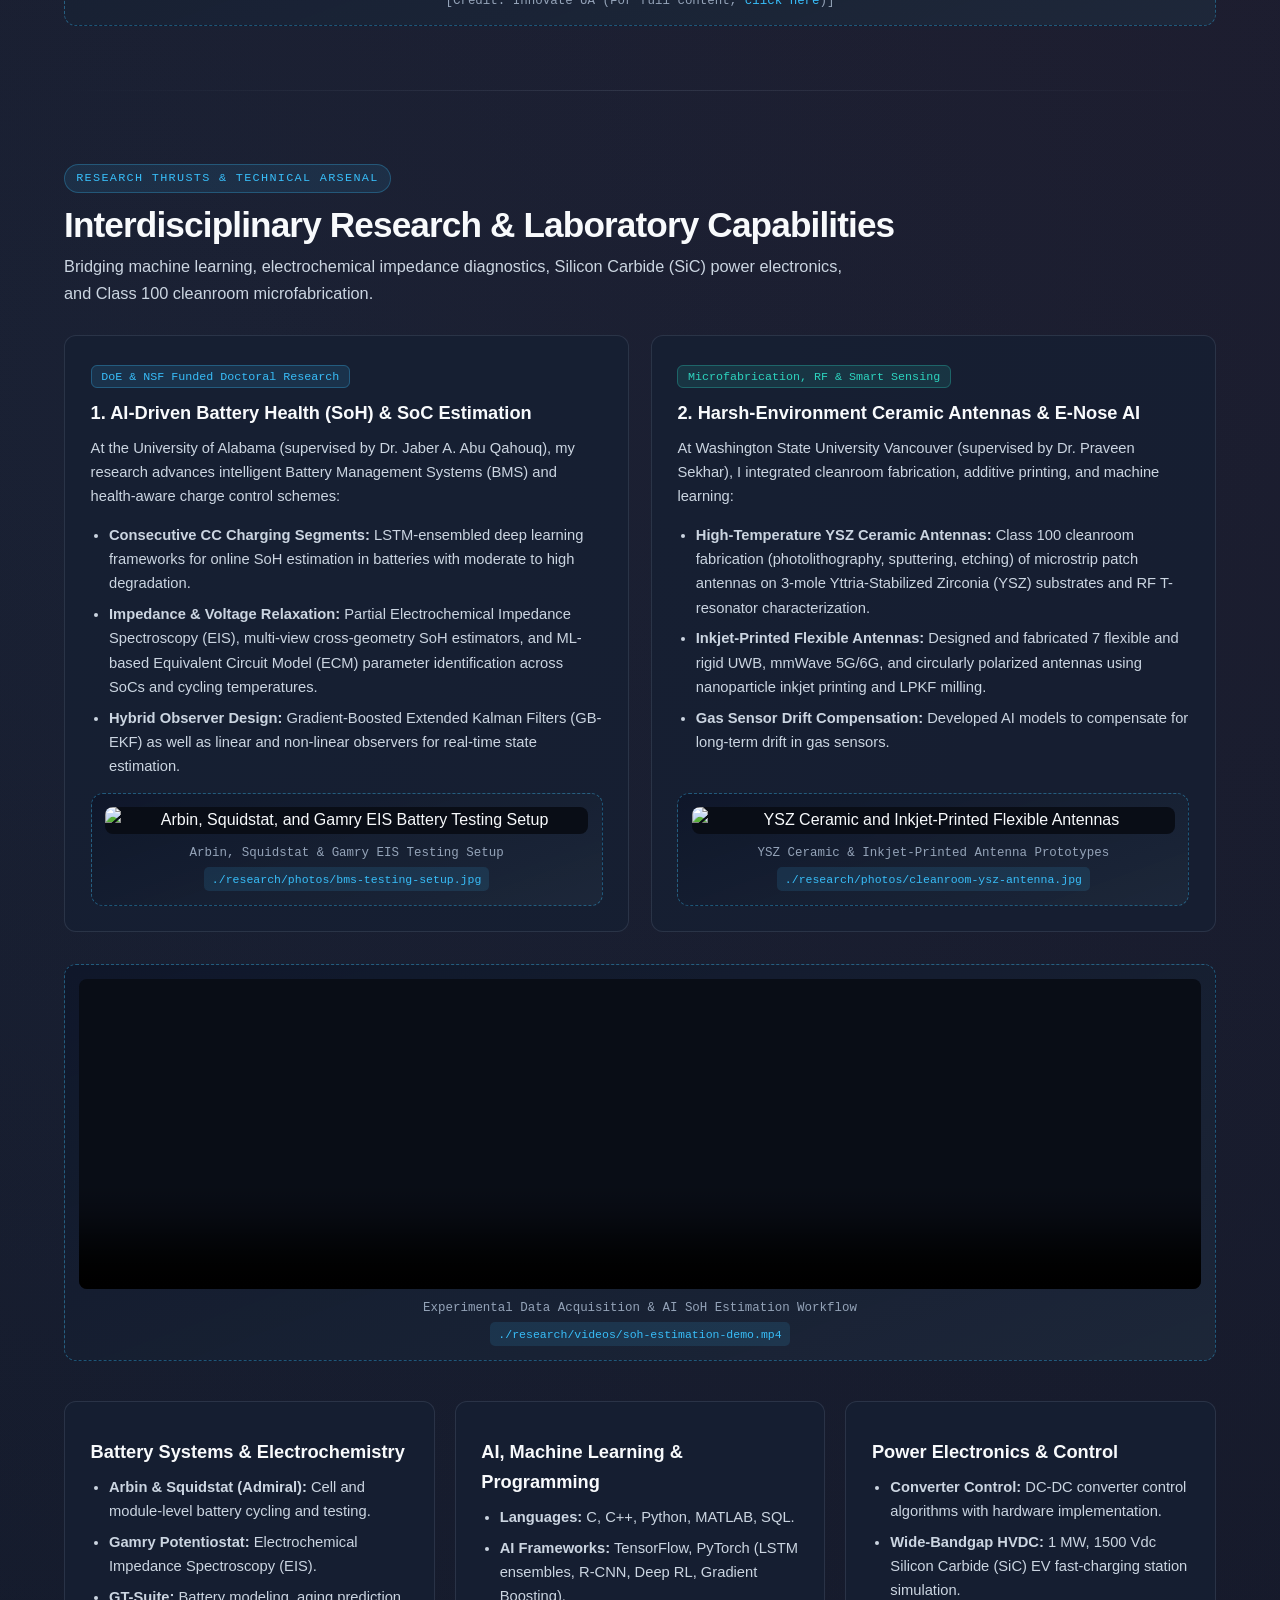
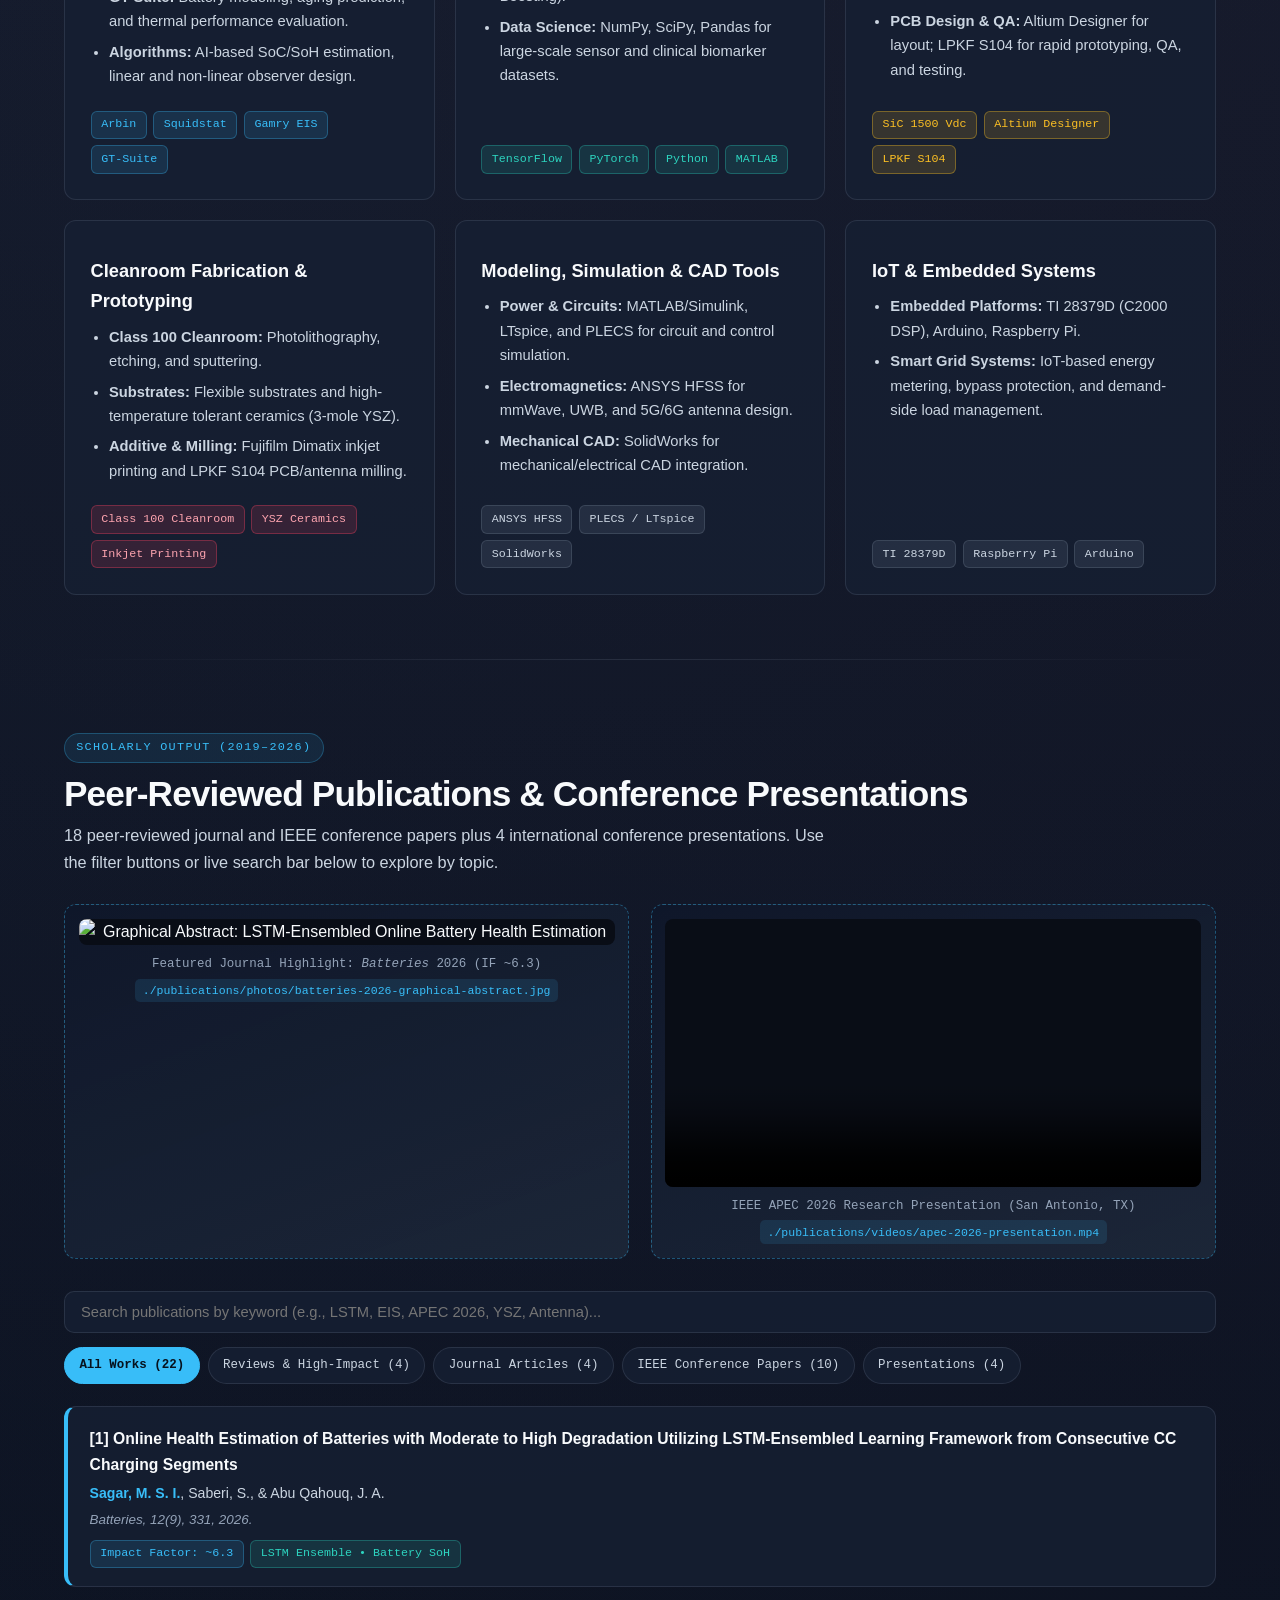
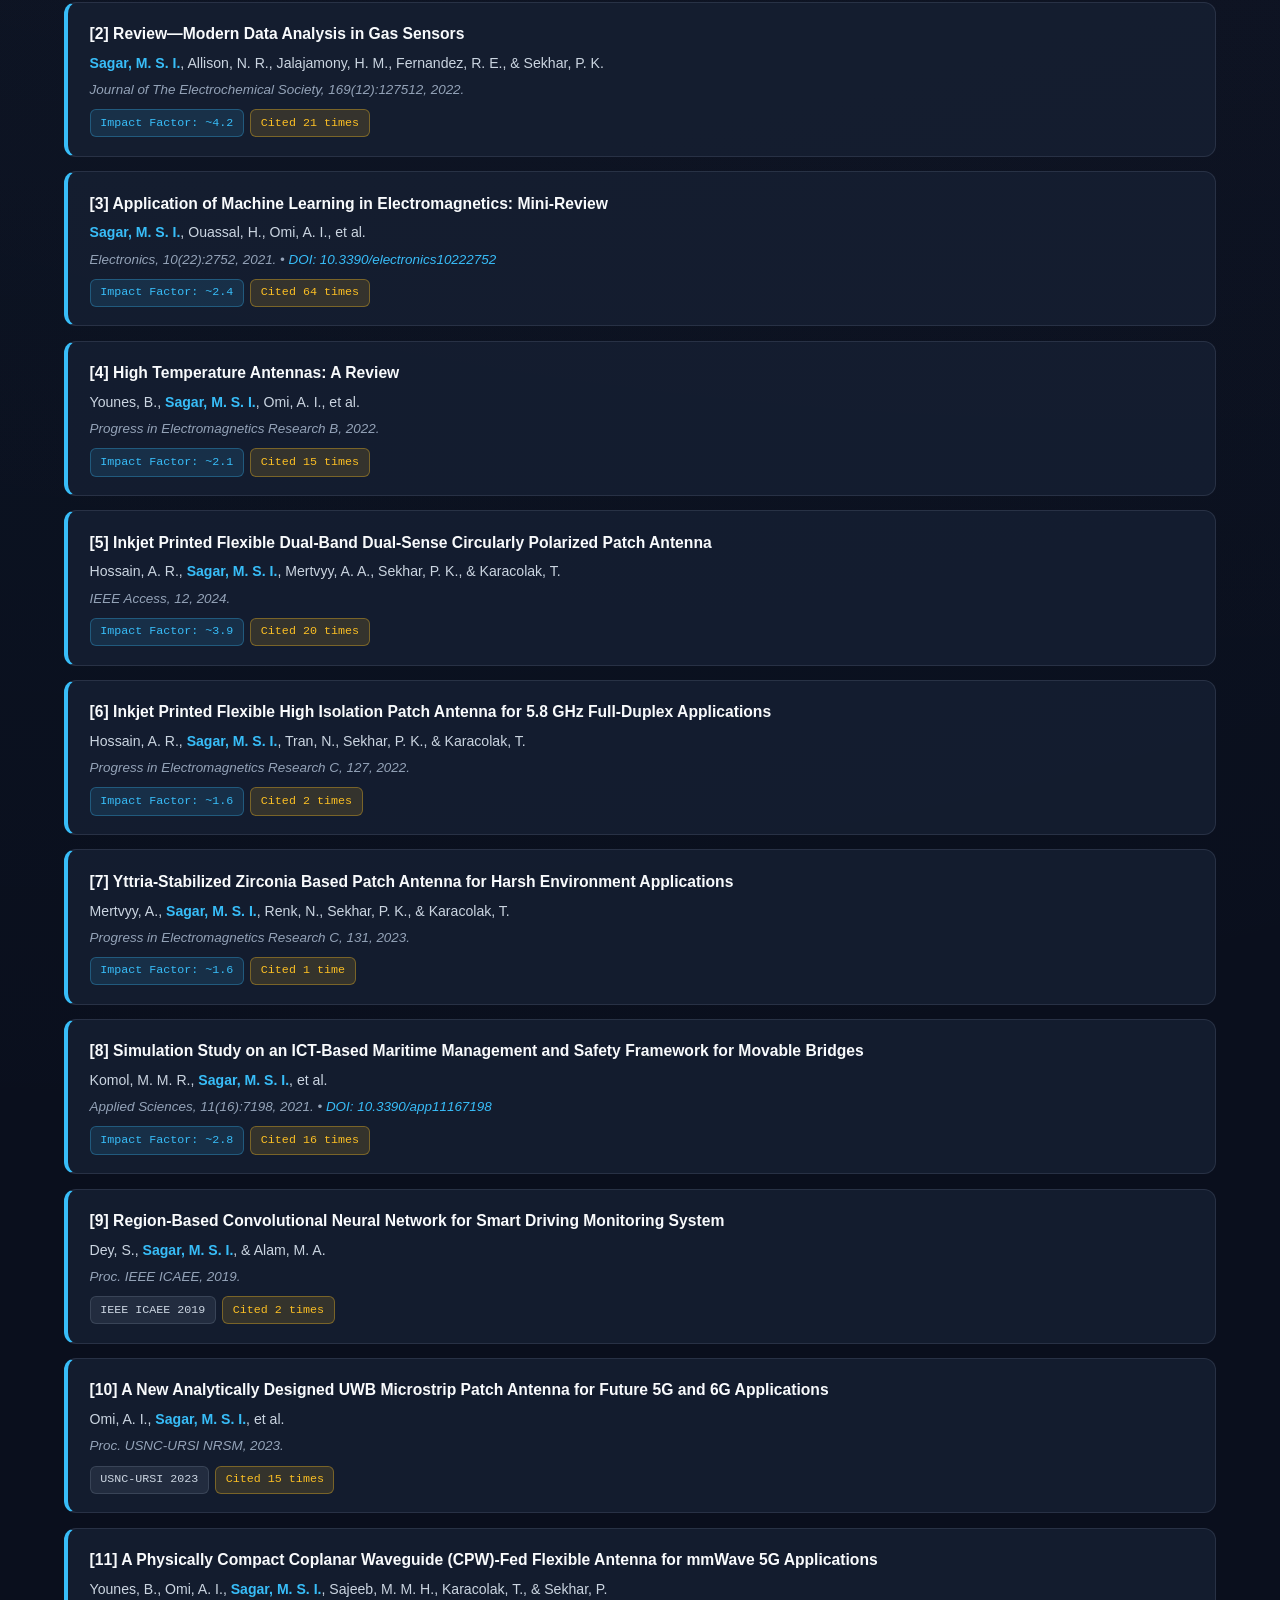
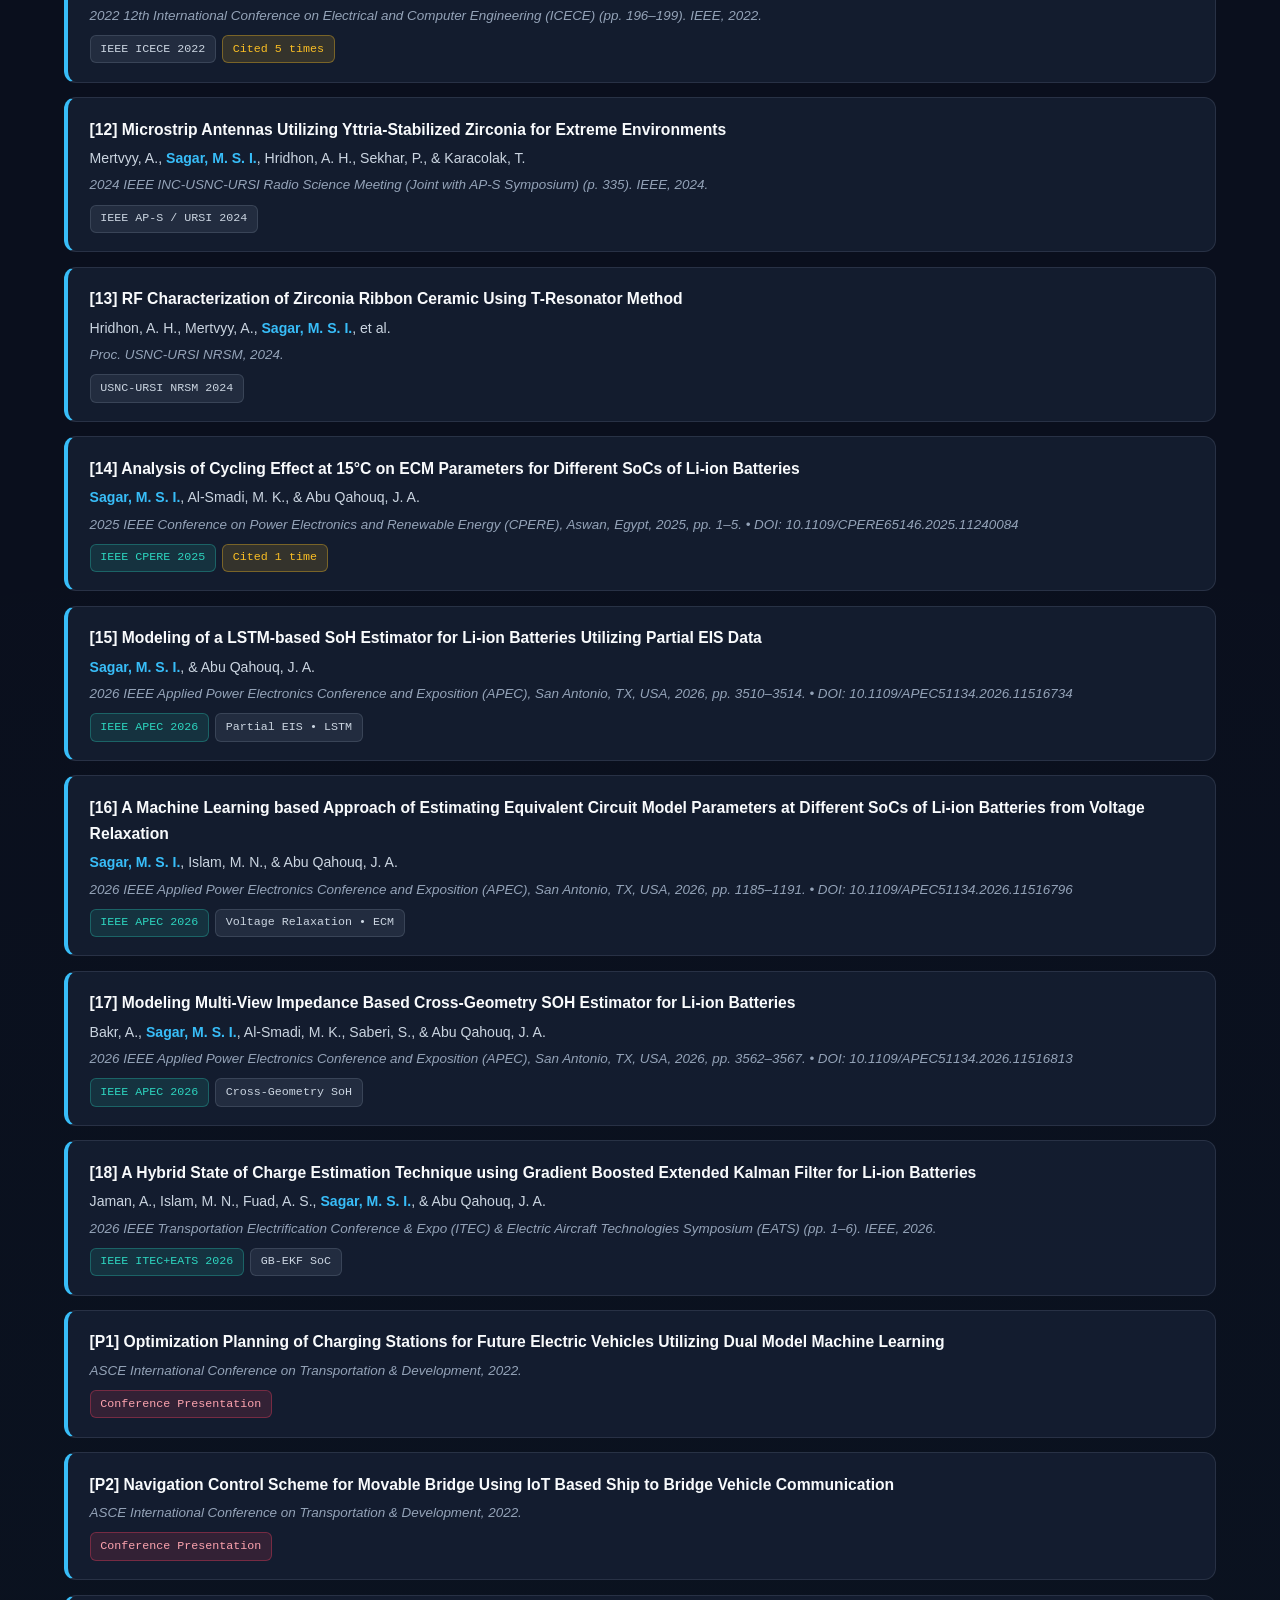
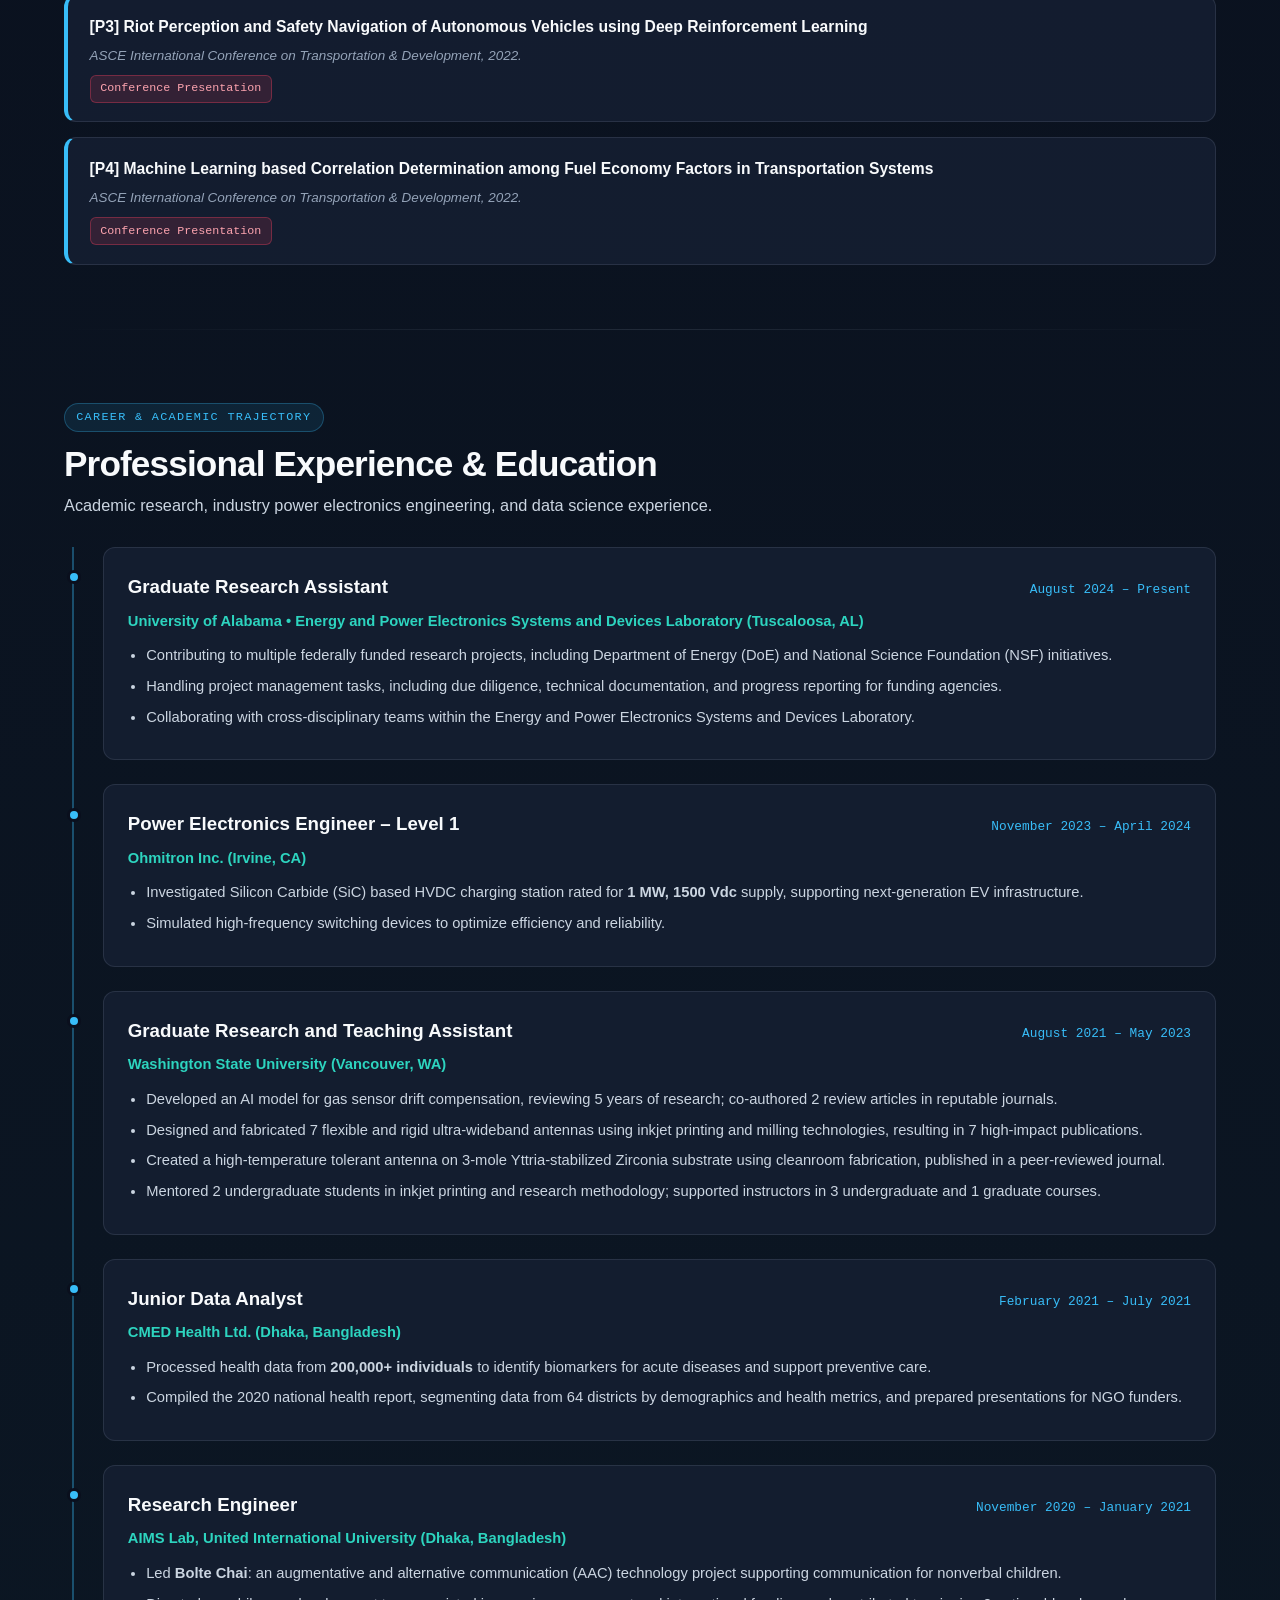
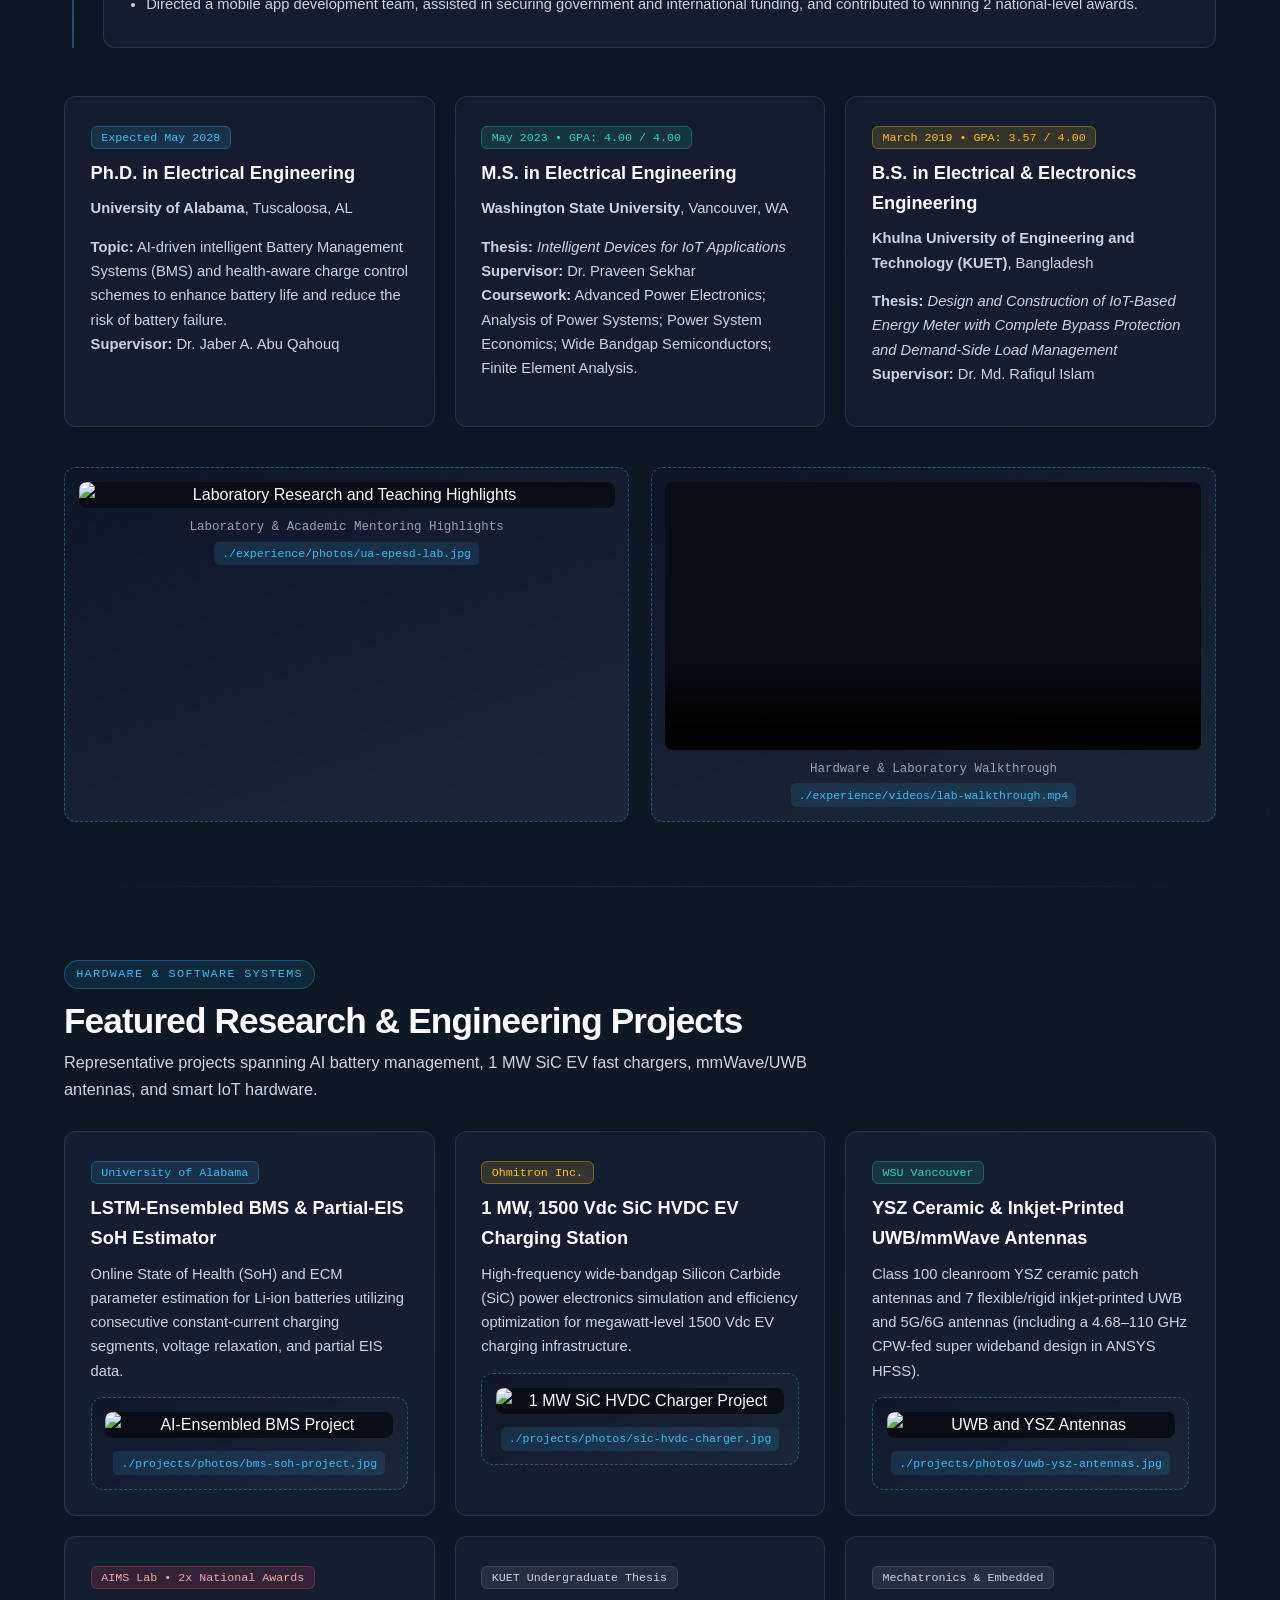
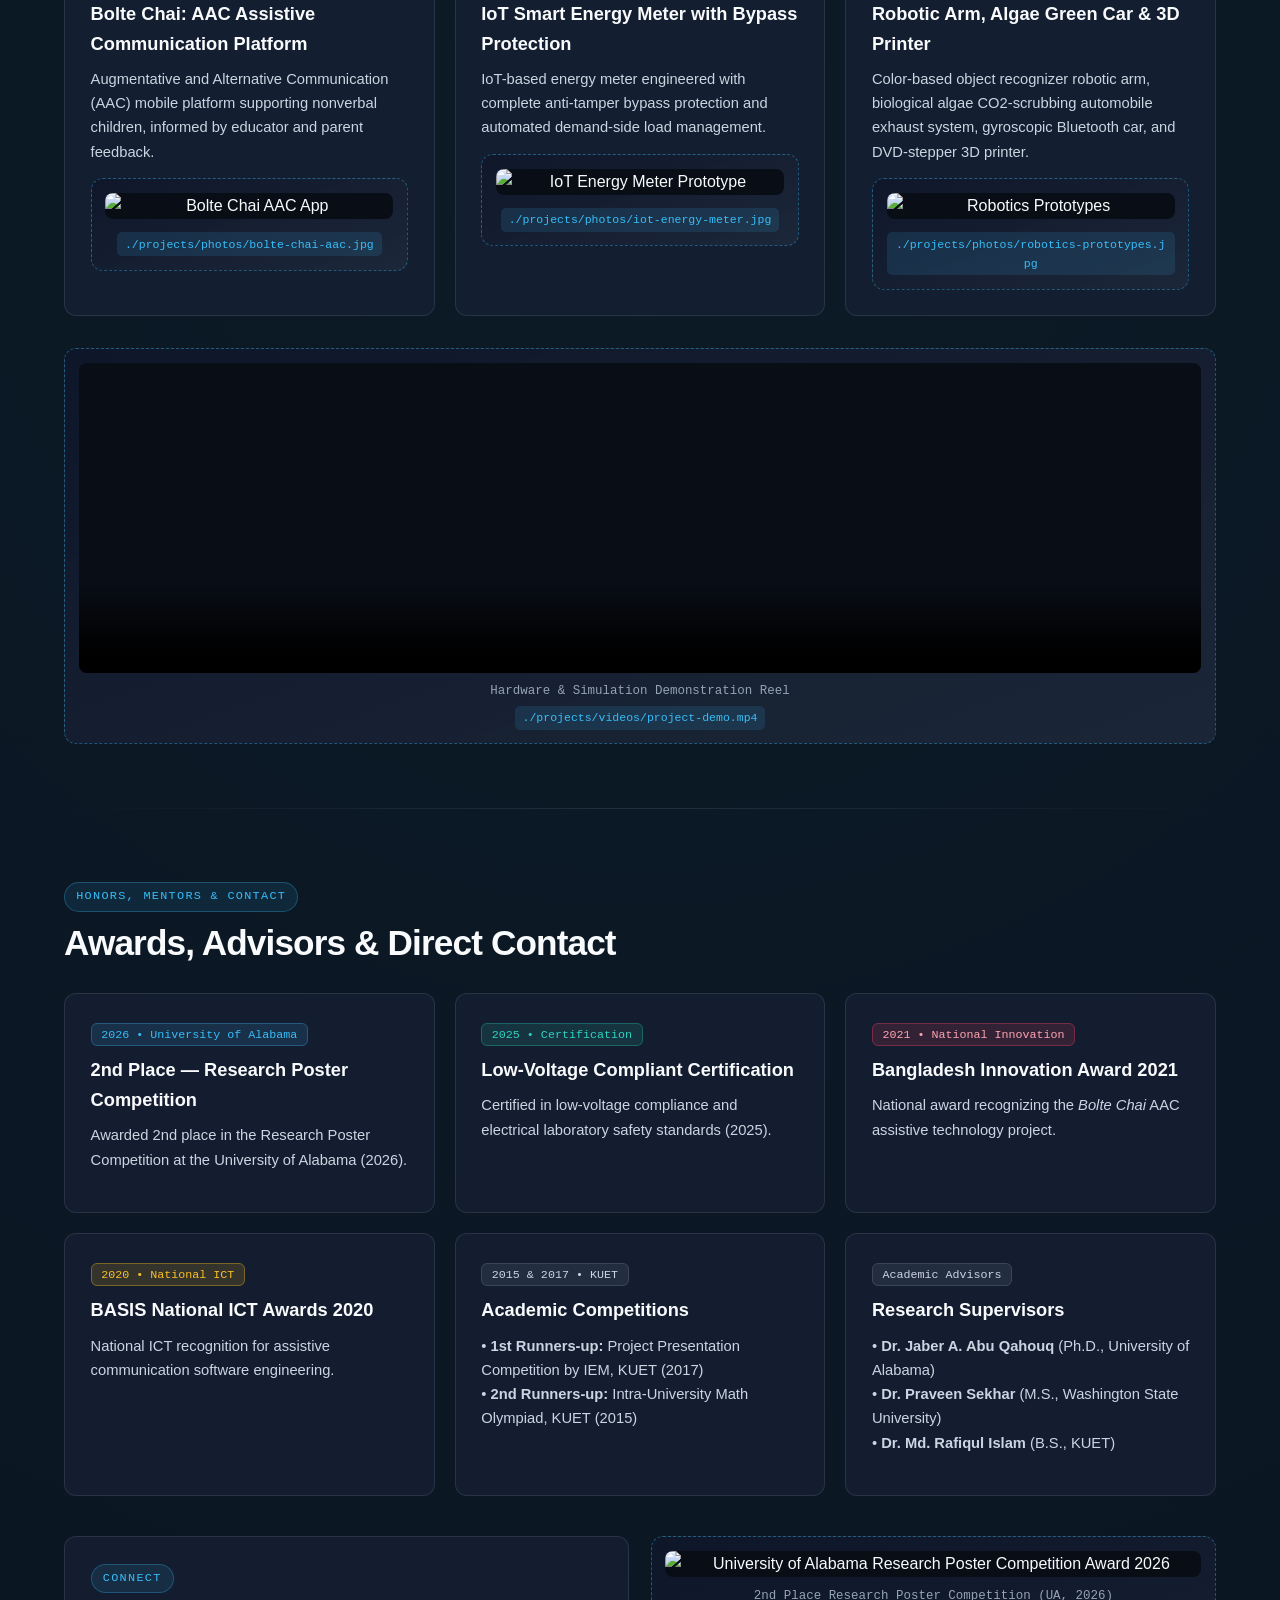
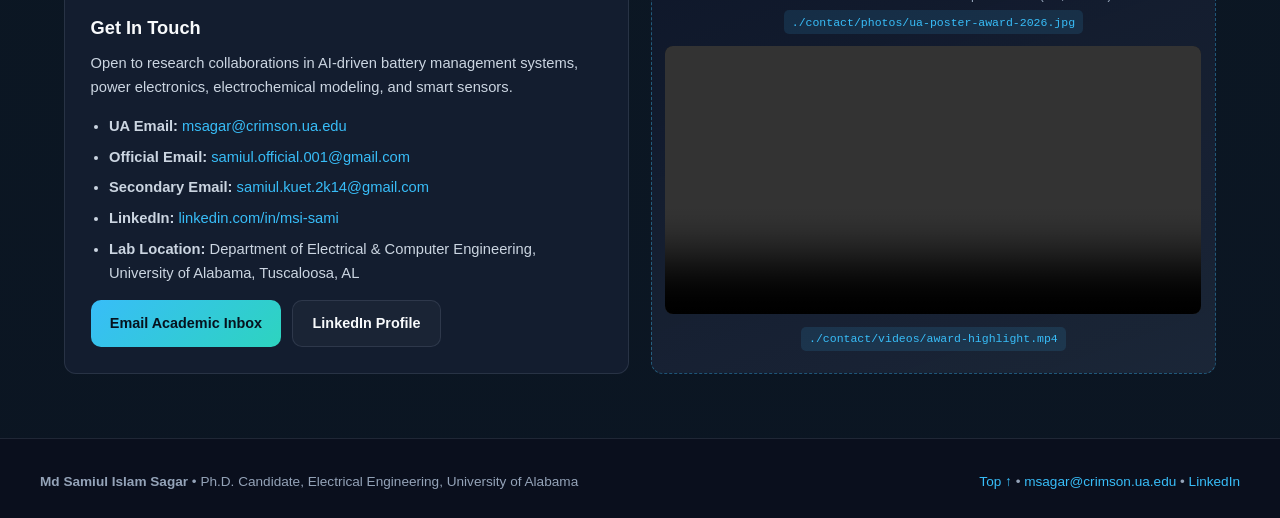
==== commit 38ce26f6: "Add files via upload" ====
--- a/index.html
+++ b/index.html
@@ -94,7 +94,7 @@
       <!-- Home Lab Overview Media (./home/videos/ and ./home/photos/) -->
       <div class="card-grid-2">
         <figure class="media-frame">
-          <video controls preload="metadata" poster="./home/photos/VideoFrame.png" width="640" height="480">
+          <video controls preload="metadata" poster="./home/photos/VideoFrame.png" style="width: 100%; height: auto; max-height: none; border-radius: 8px; display: block; position: relative; z-index: 10;">
             <source src="./home/videos/LabVideos.mp4" type="video/mp4" />
             Your browser does not support HTML5 video.
           </video>
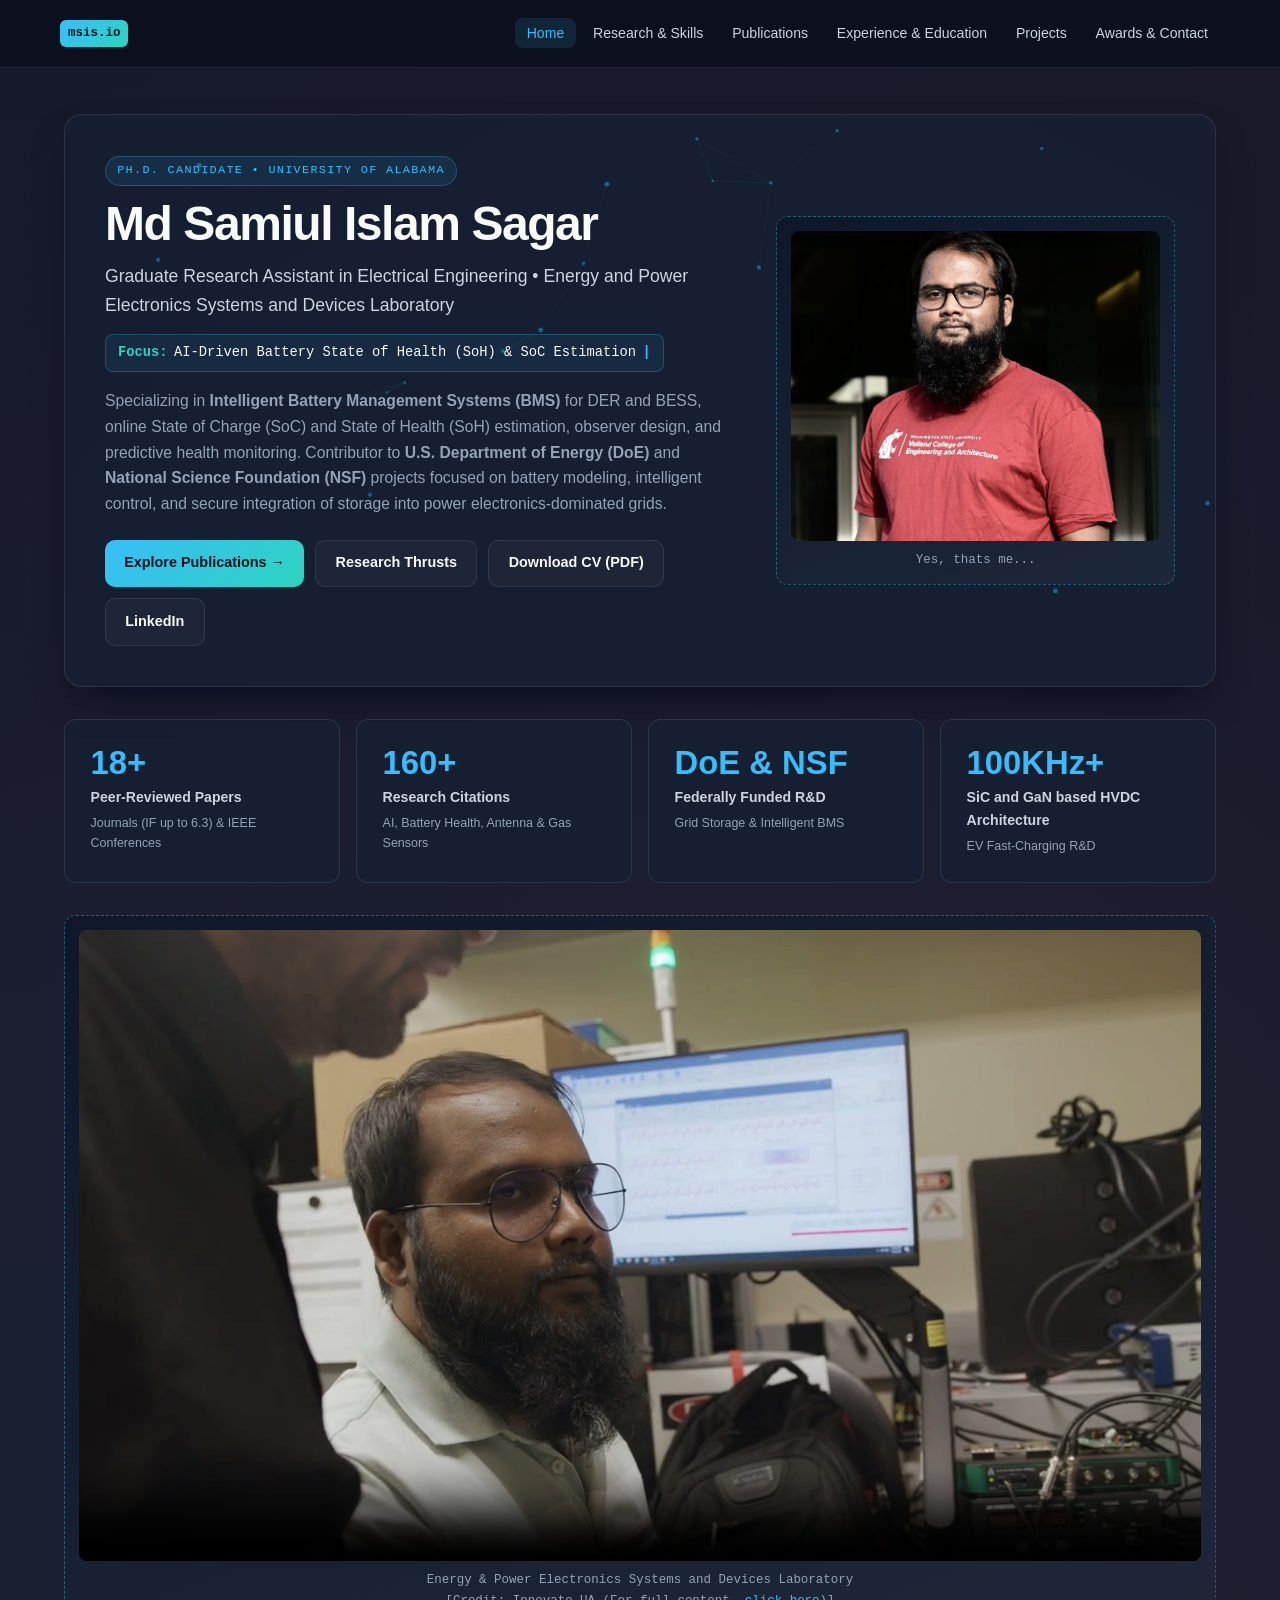
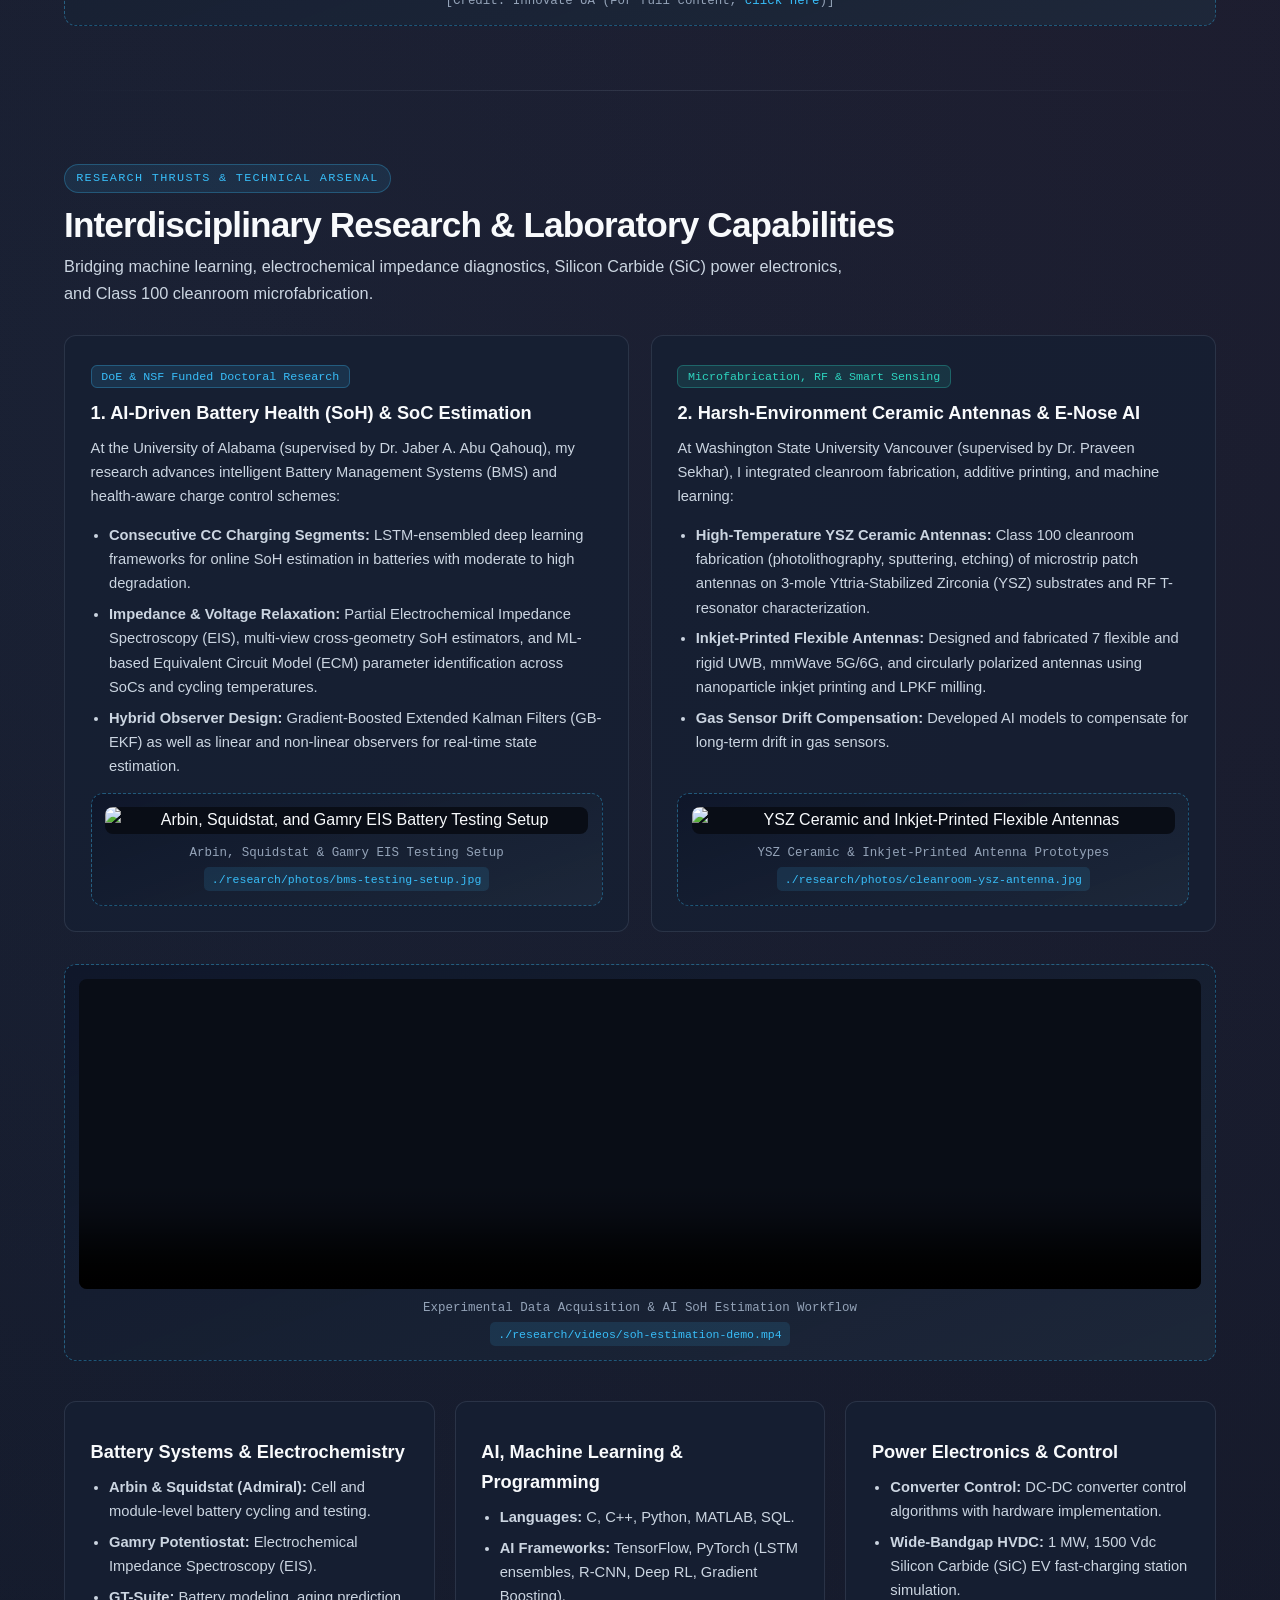
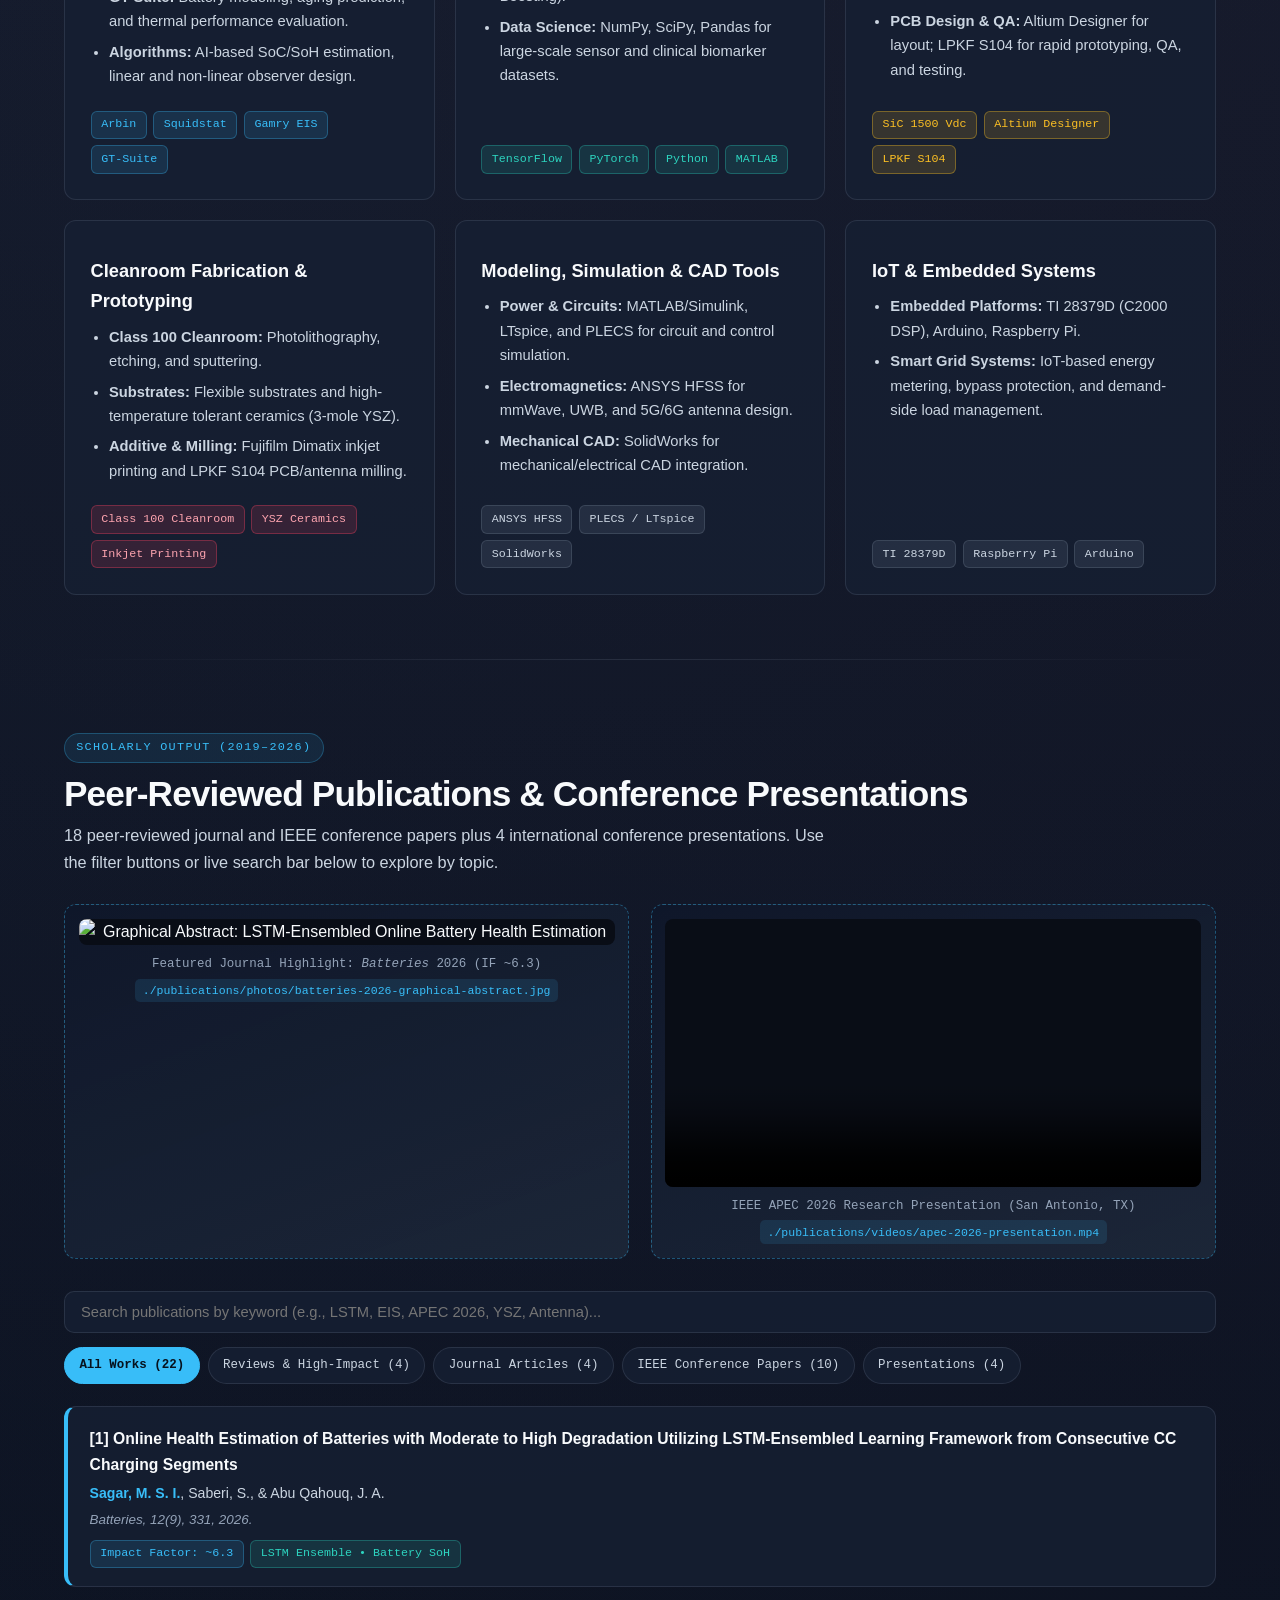
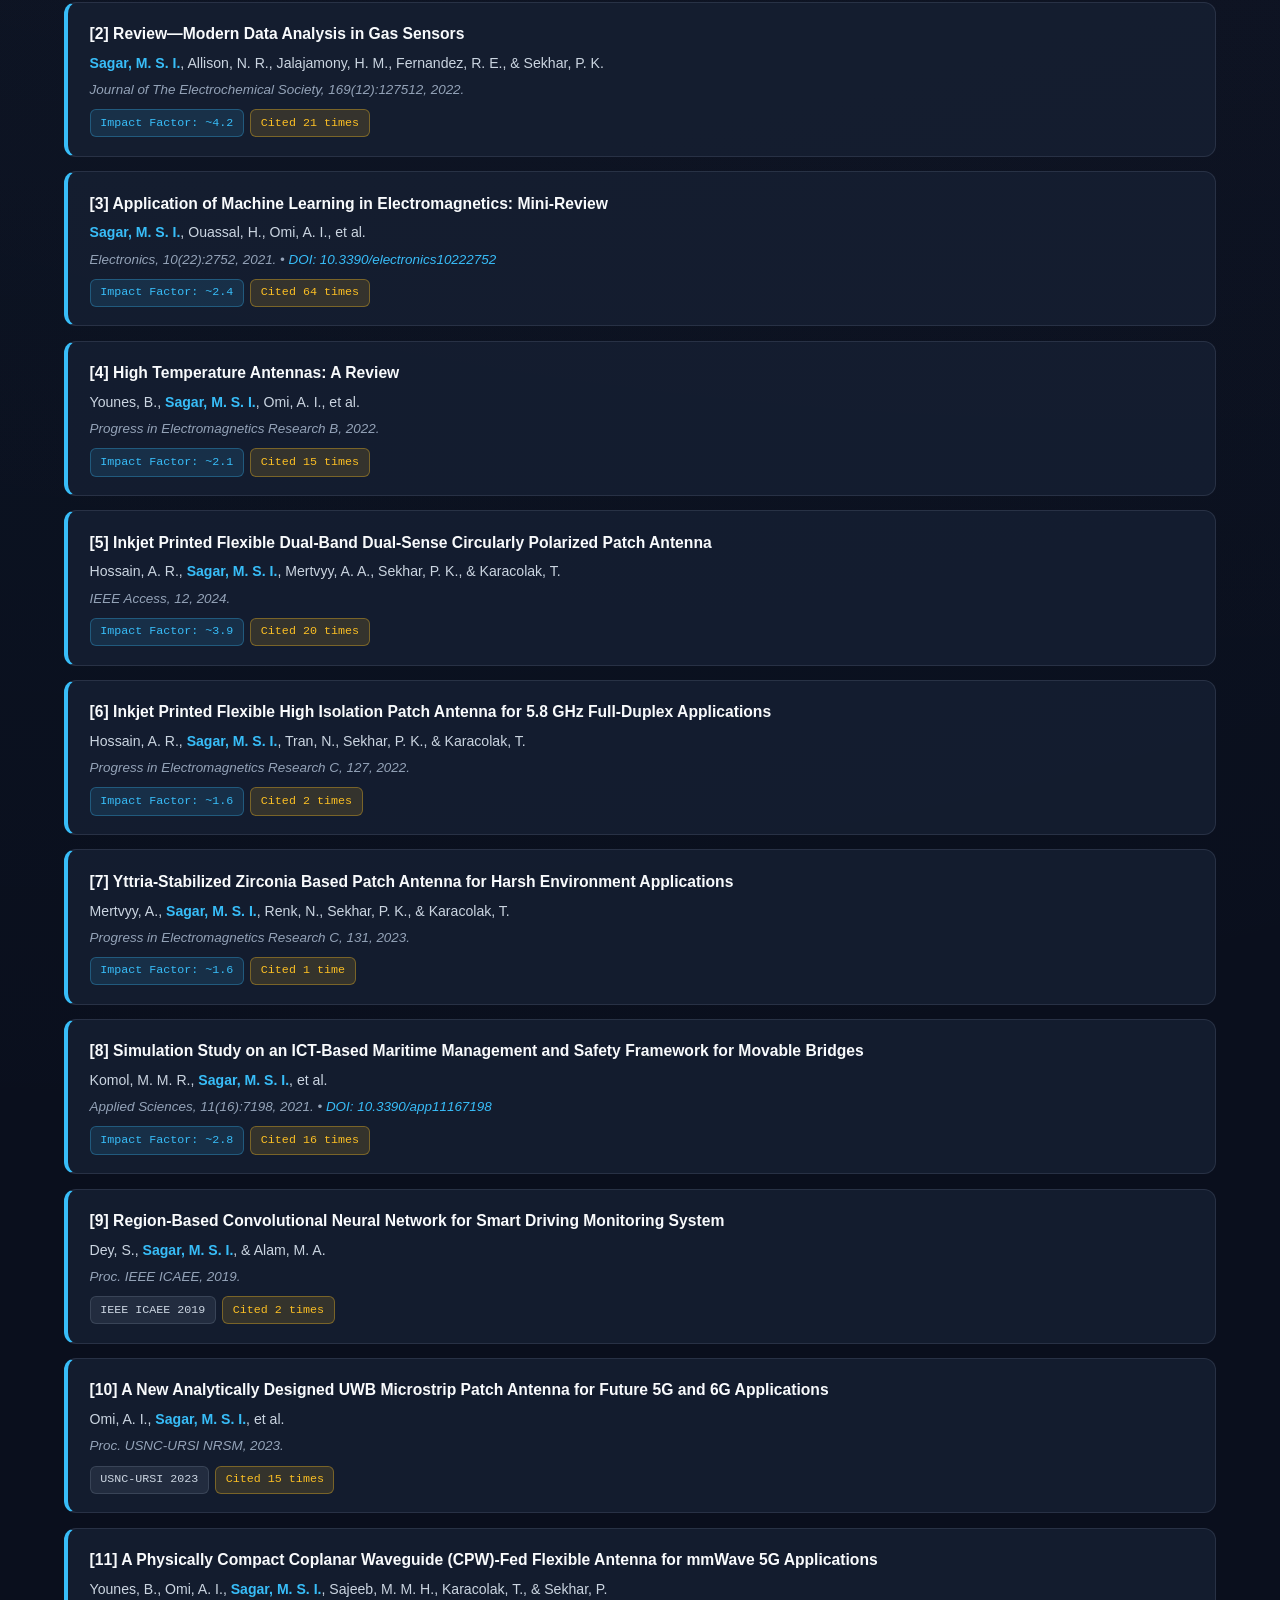
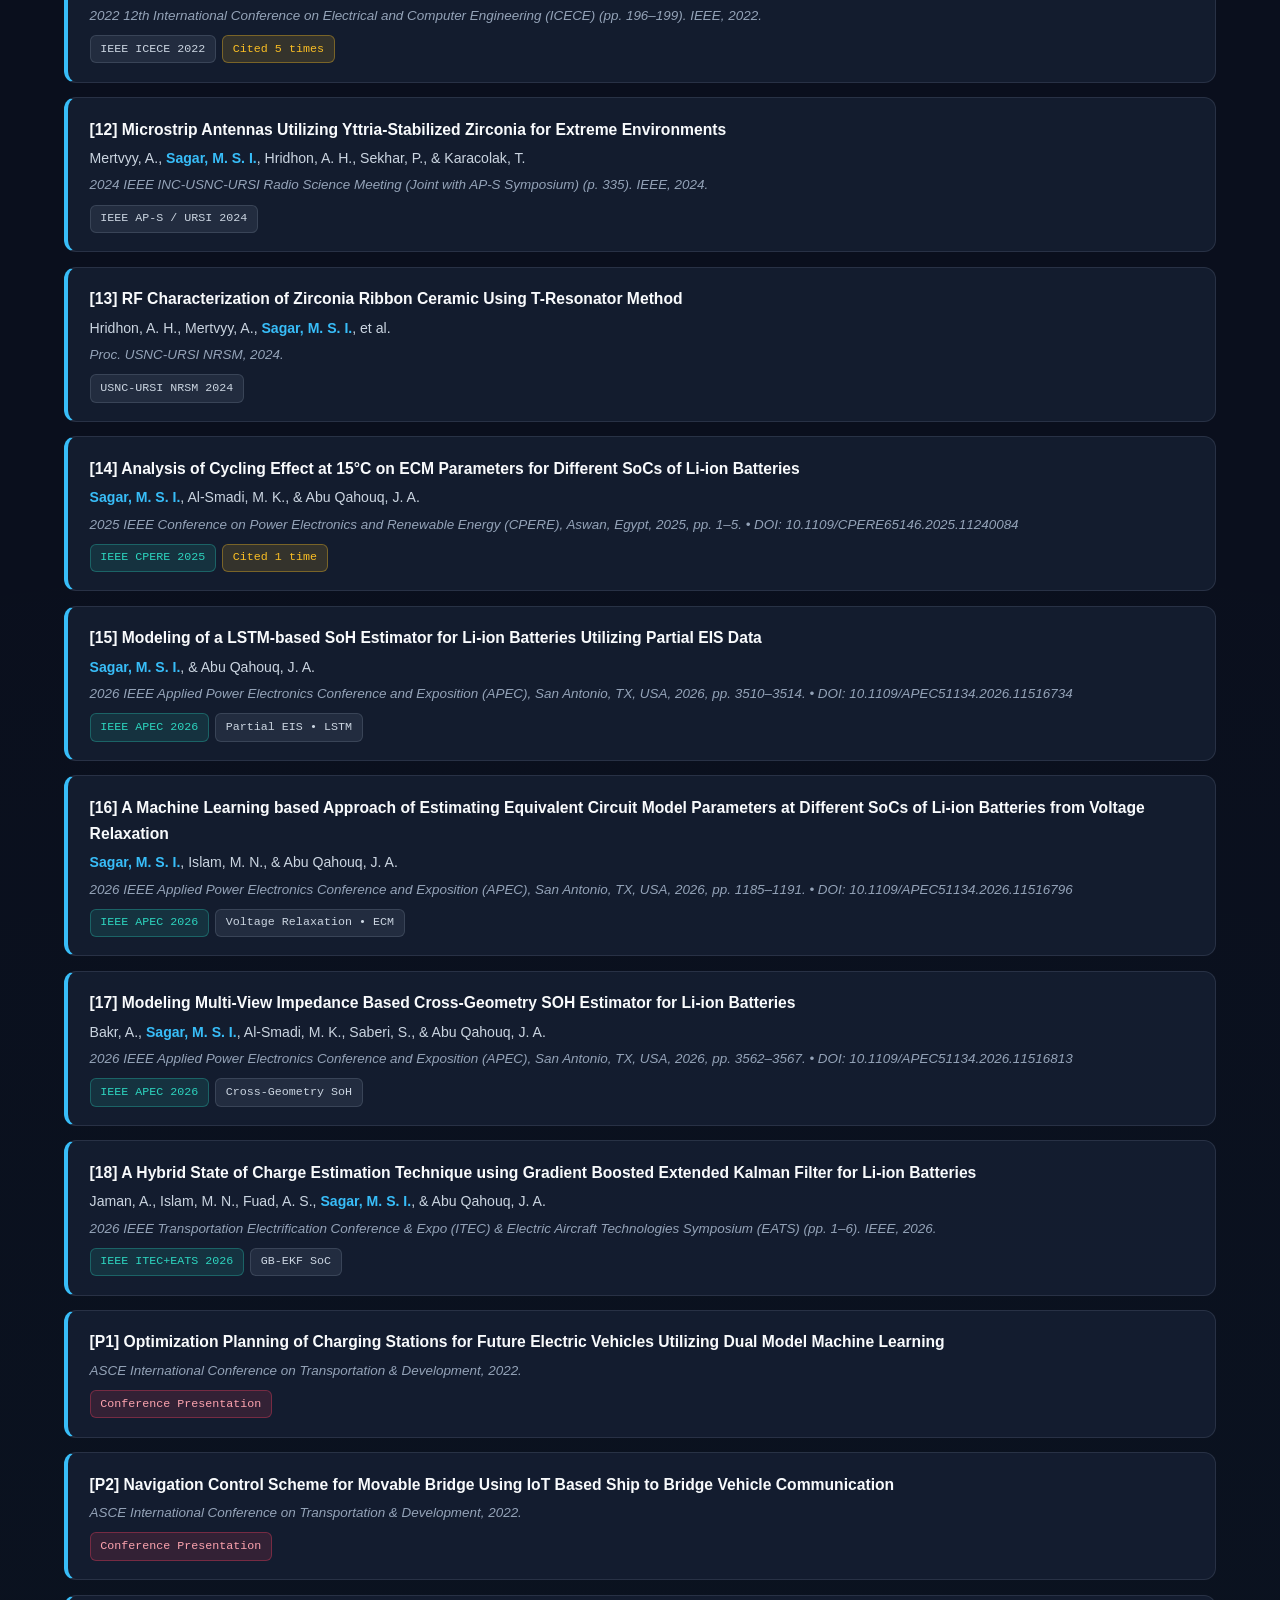
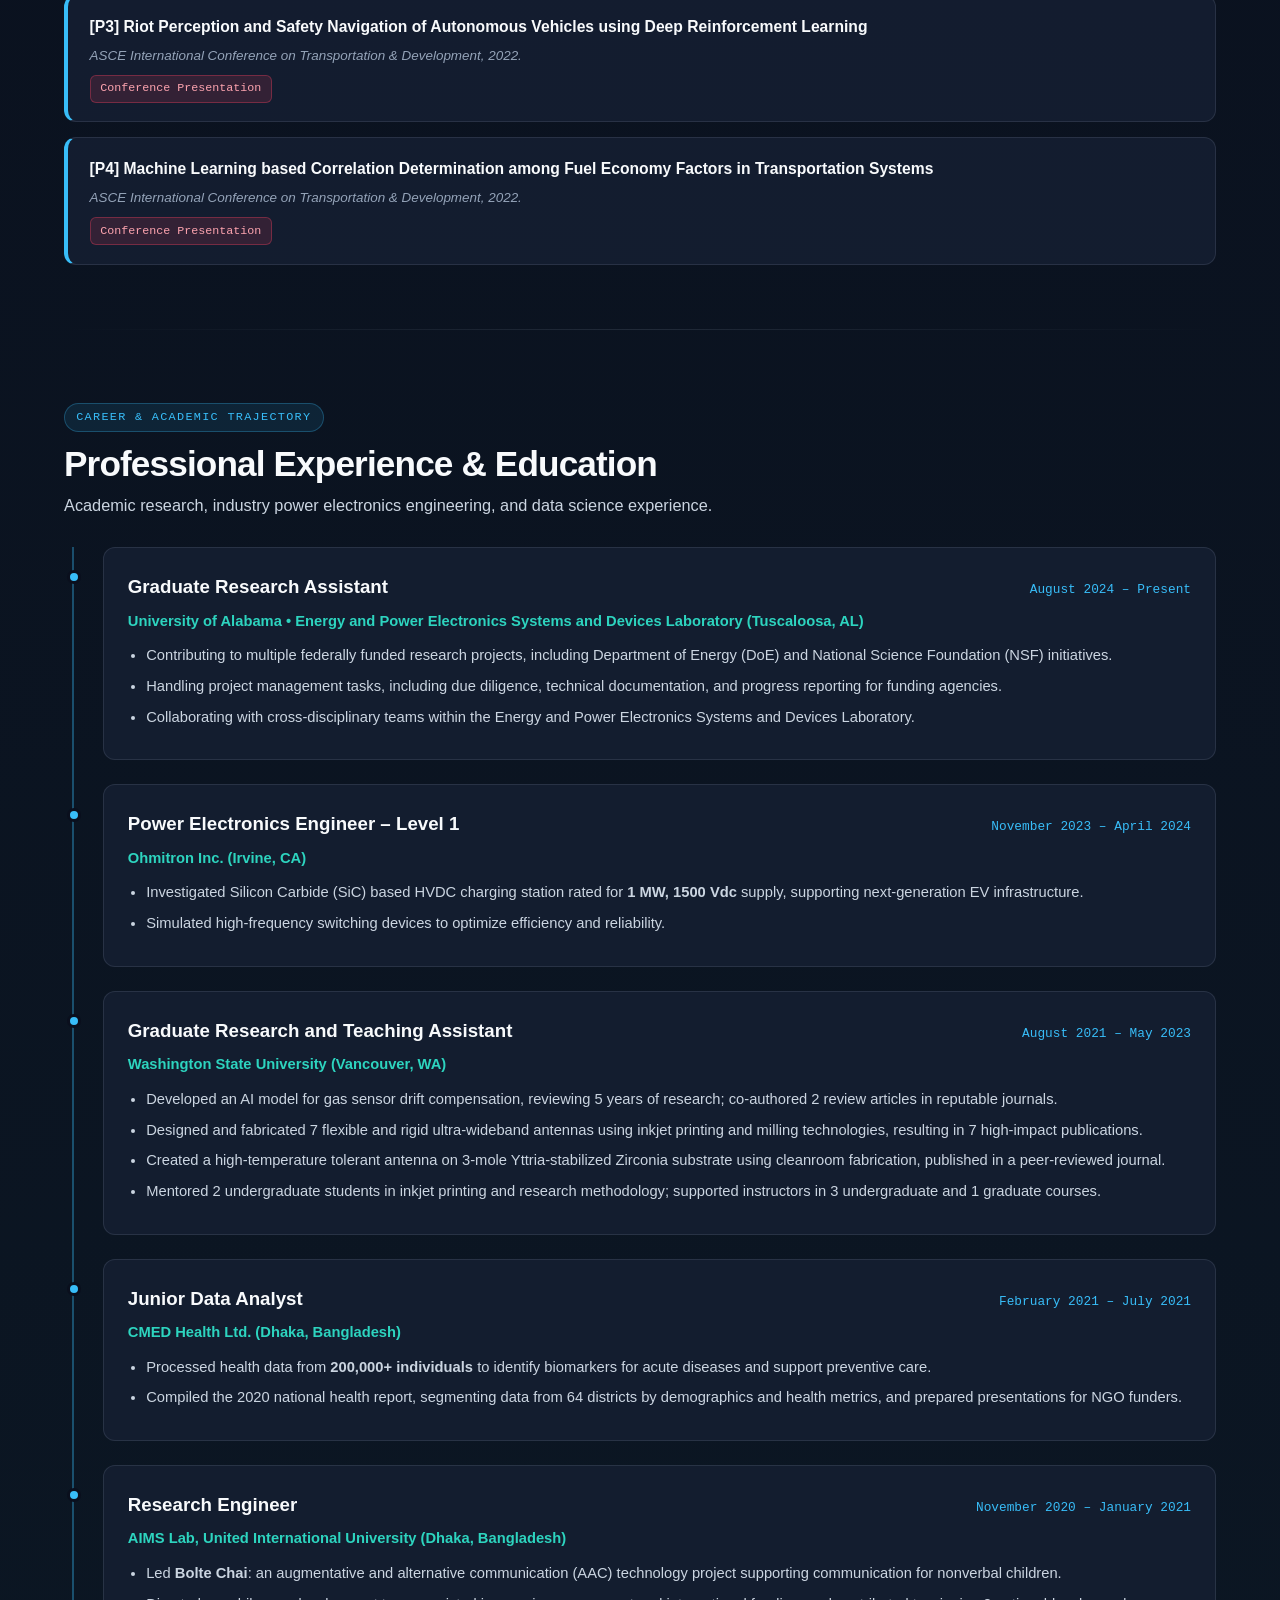
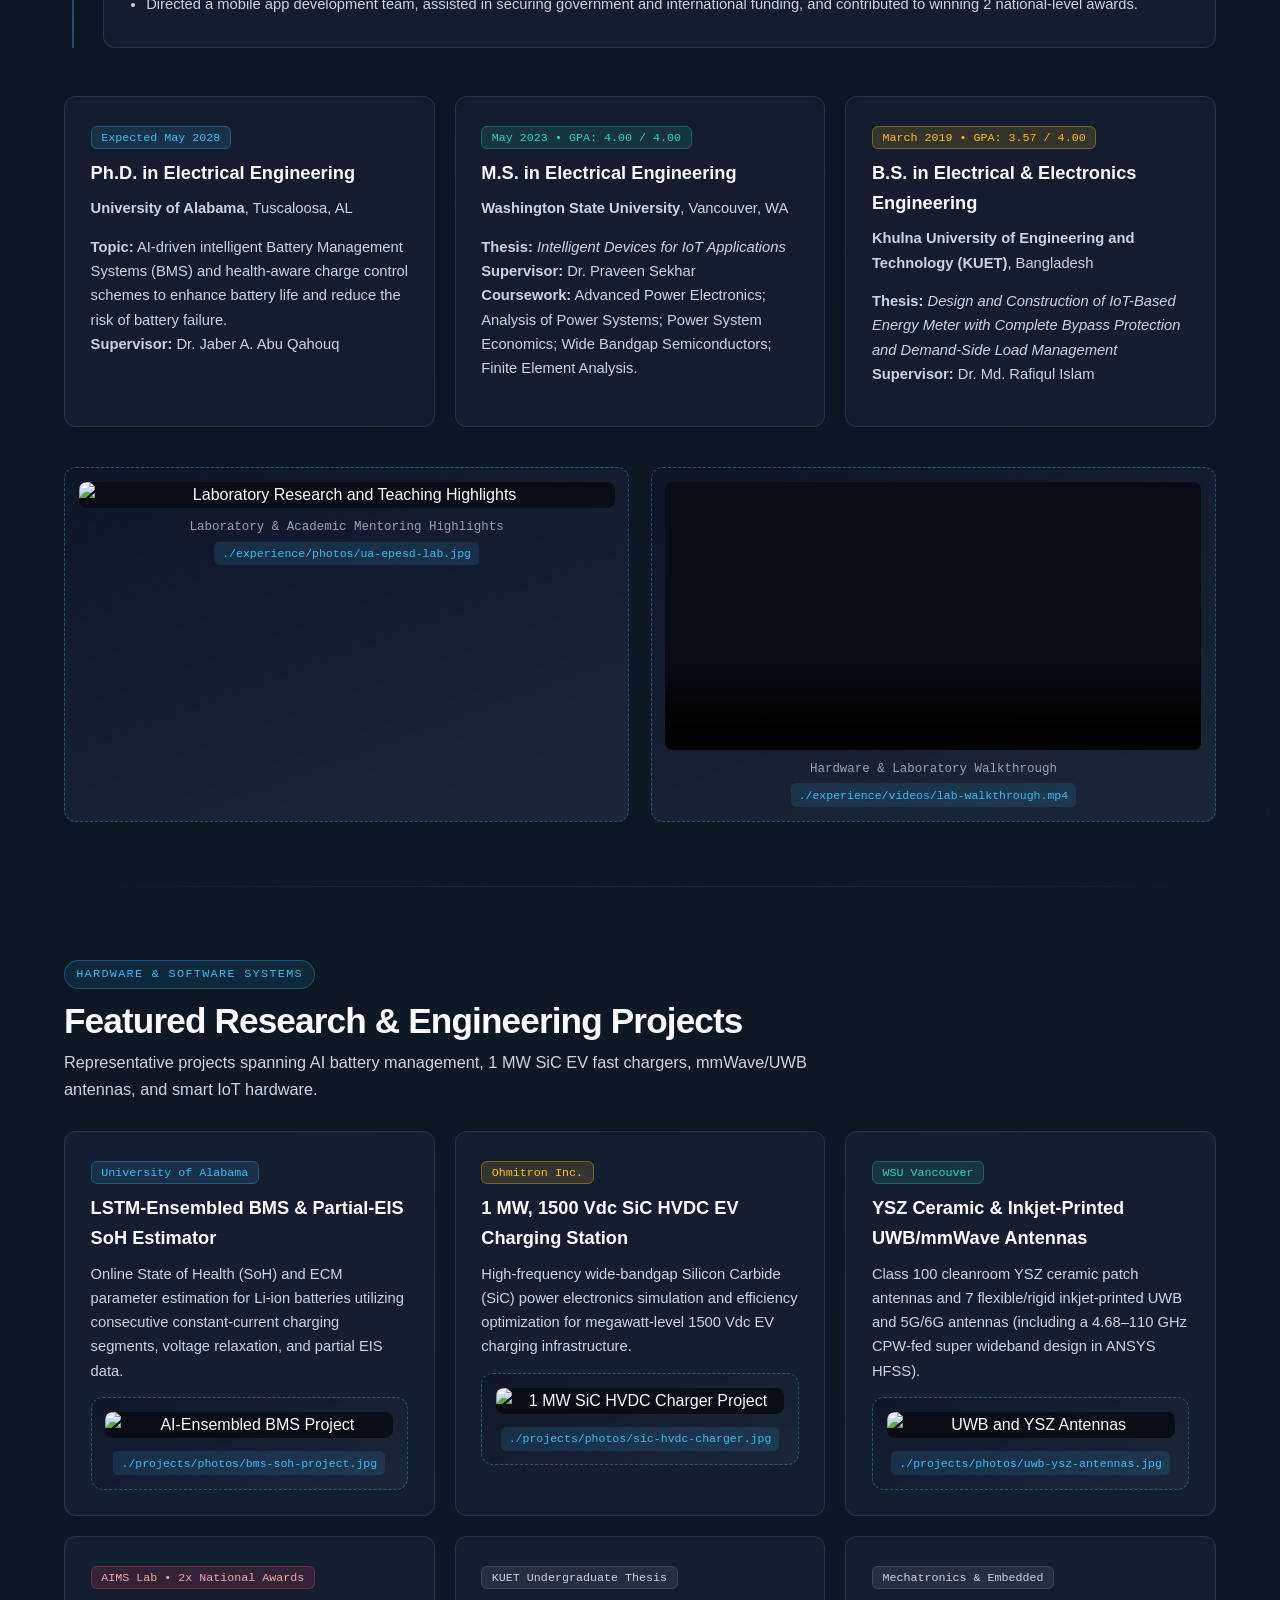
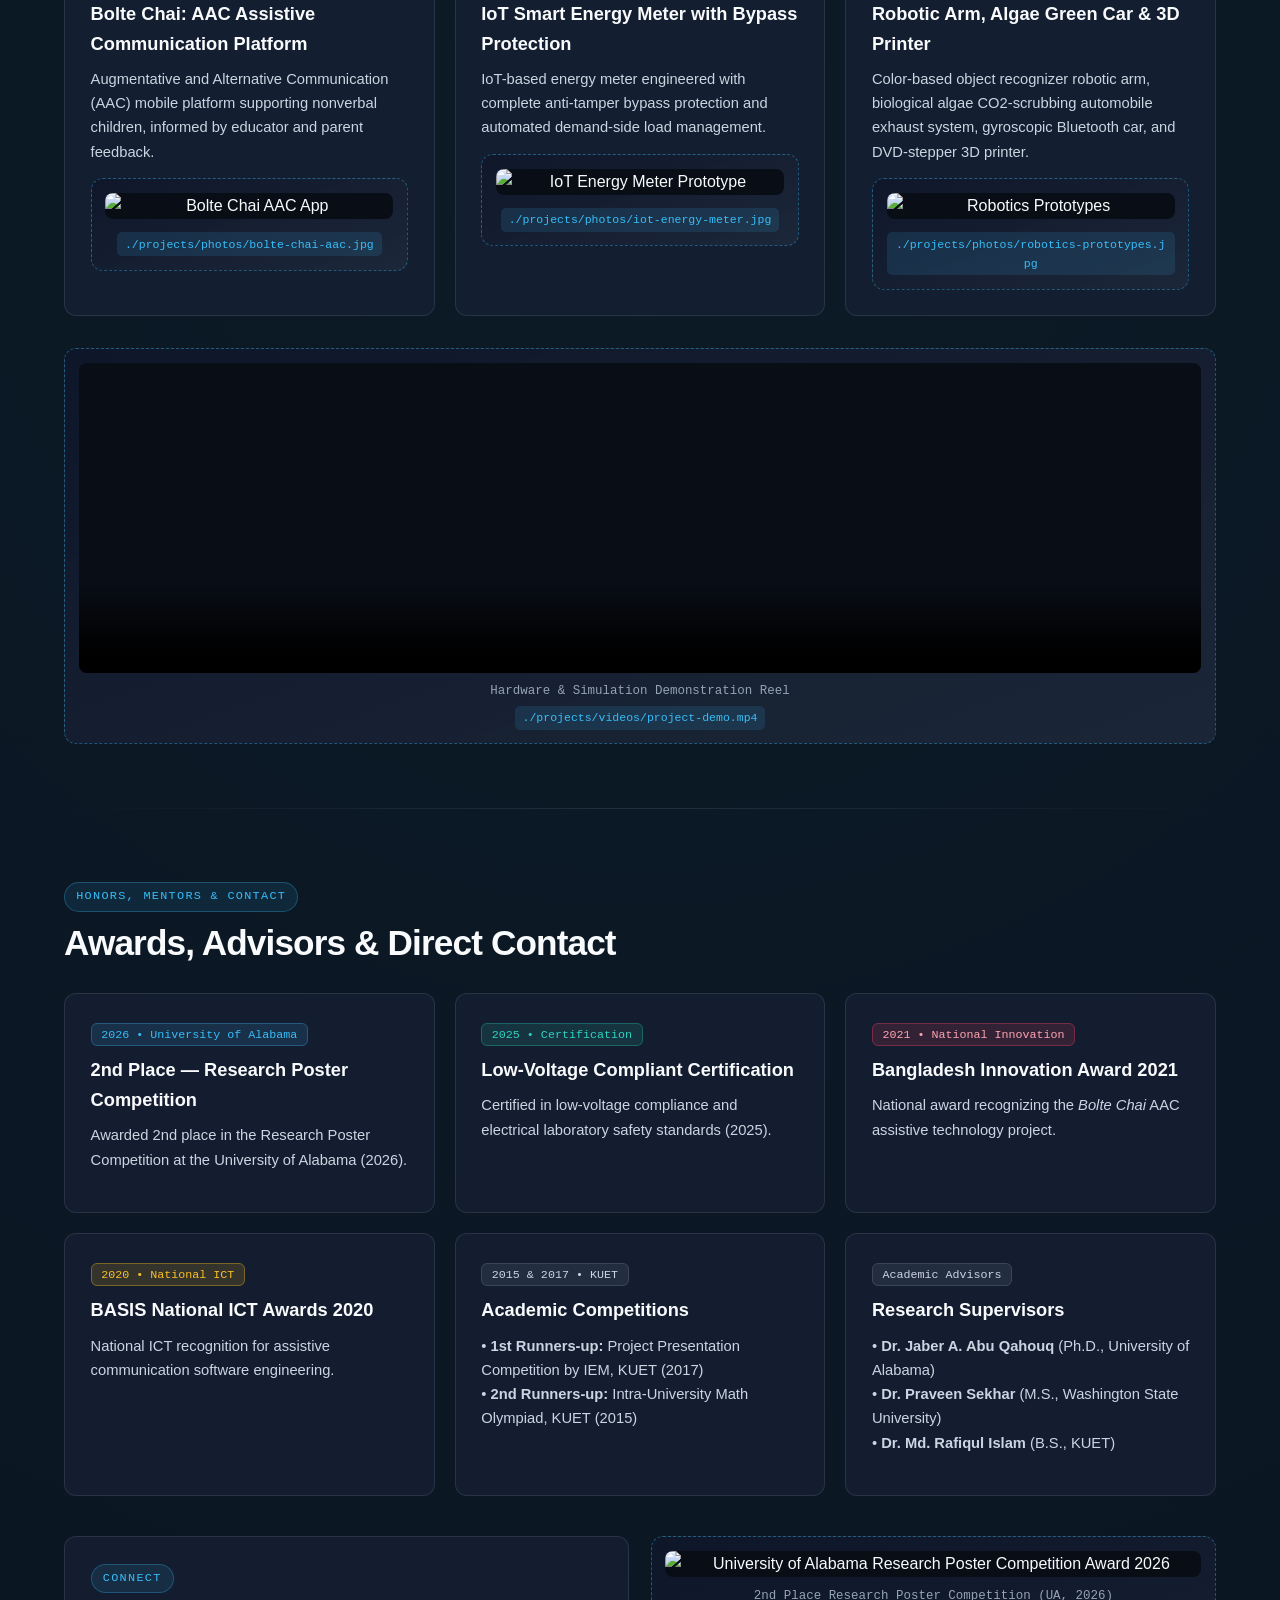
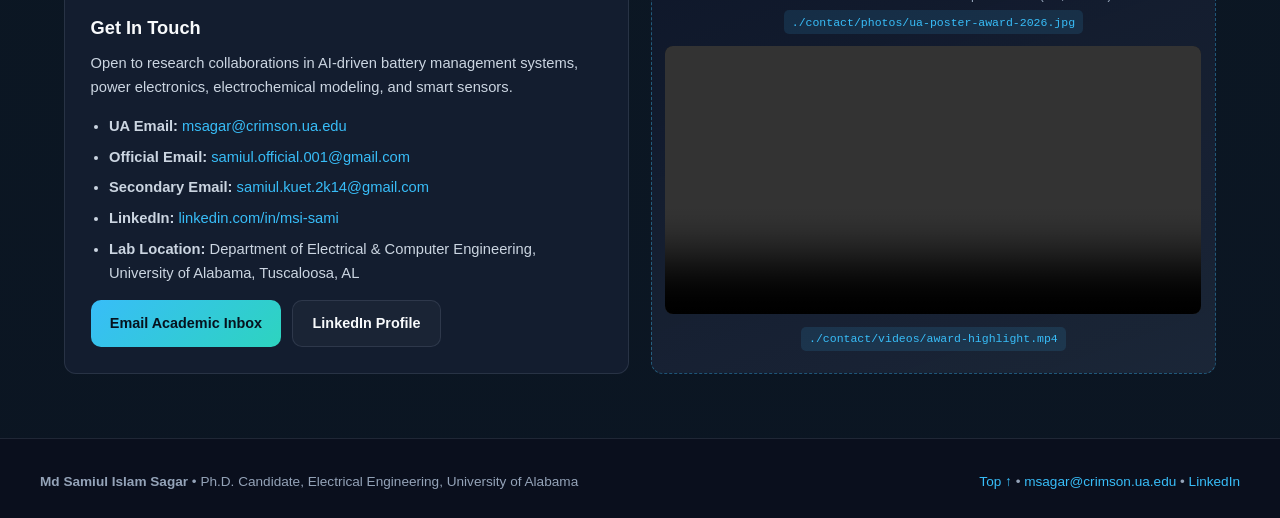
==== commit 6dcc683a: "Remove publication count from navigation link" ====
--- a/index.html
+++ b/index.html
@@ -26,7 +26,7 @@
       <ul class="nav-links">
         <li><a href="#home" class="nav-link active">Home</a></li>
         <li><a href="#research" class="nav-link">Research &amp; Skills</a></li>
-        <li><a href="#publications" class="nav-link">Publications (18+)</a></li>
+        <li><a href="#publications" class="nav-link">Publications</a></li>
         <li><a href="#experience" class="nav-link">Experience &amp; Education</a></li>
         <li><a href="#projects" class="nav-link">Projects</a></li>
         <li><a href="#contact" class="nav-link">Awards &amp; Contact</a></li>
@@ -920,4 +920,4 @@
 
   <script src="./assets/js/main.js" defer></script>
 </body>
-</html>+</html>
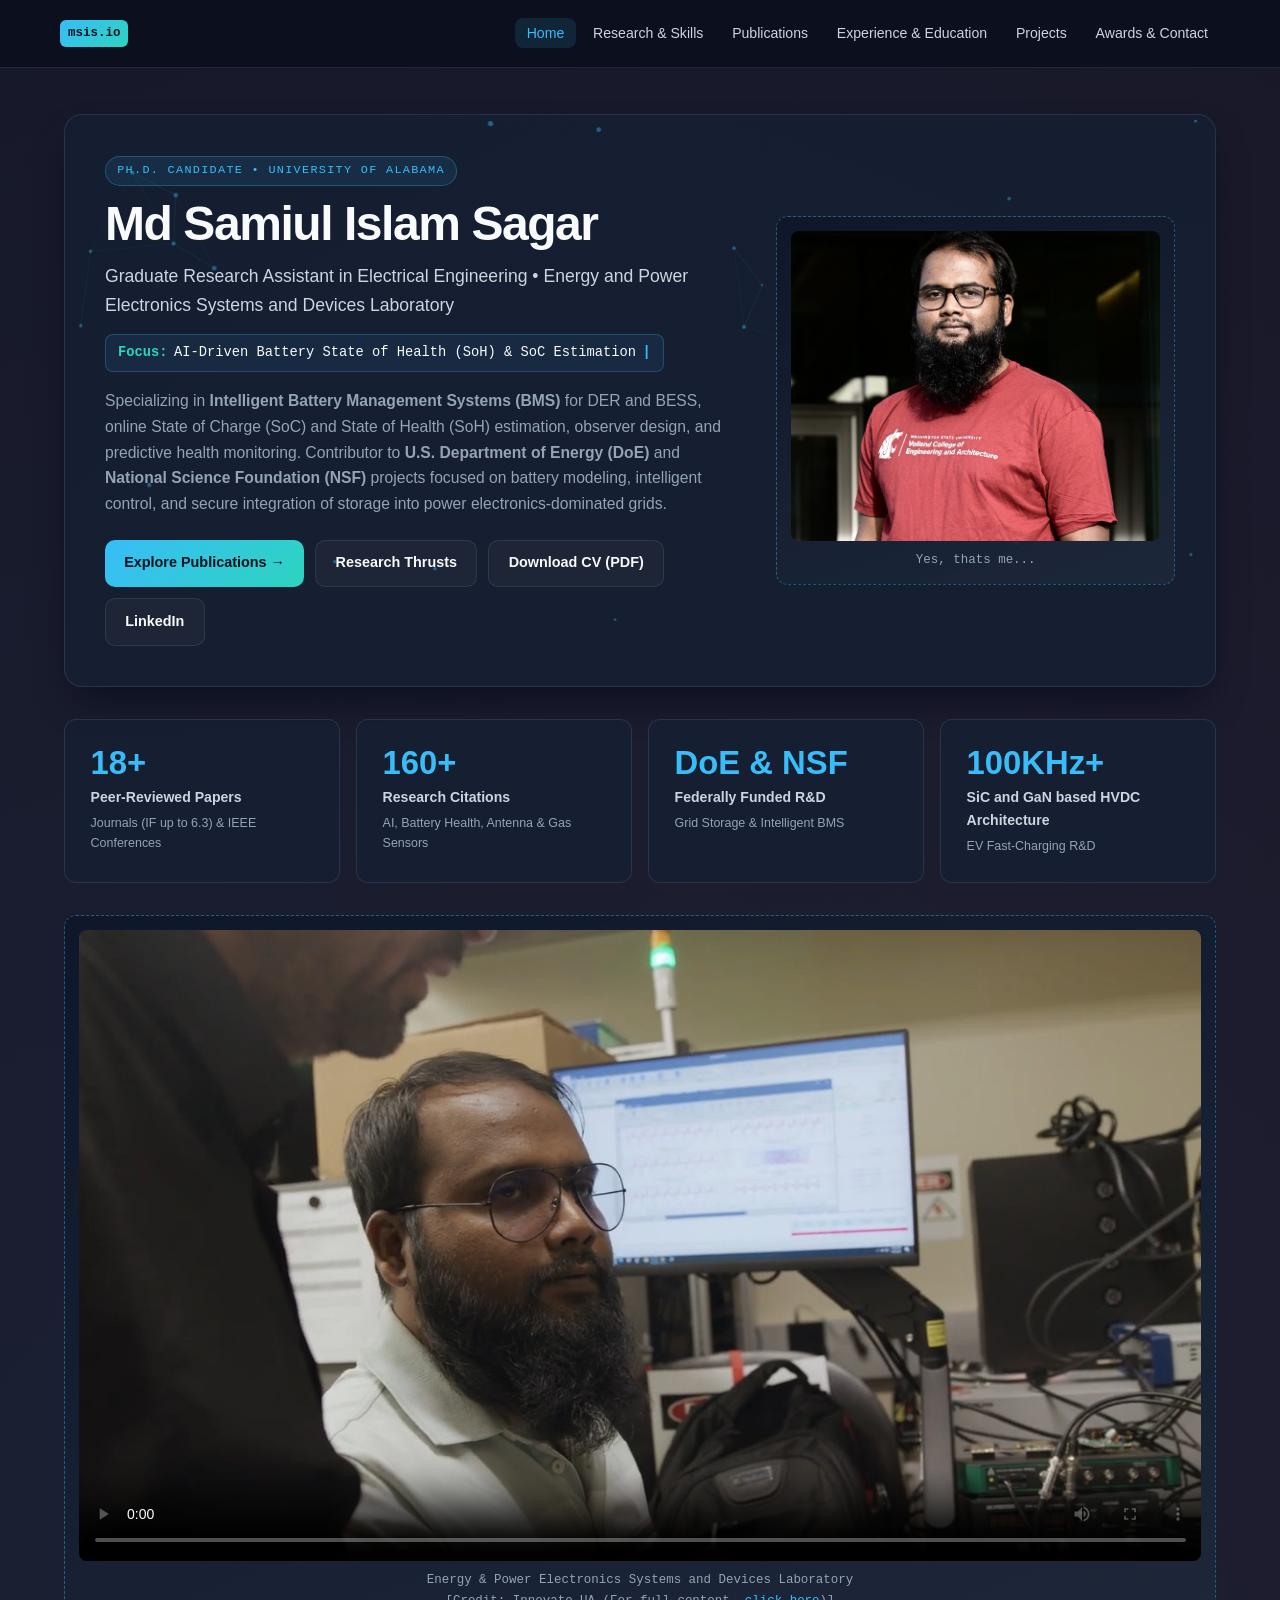
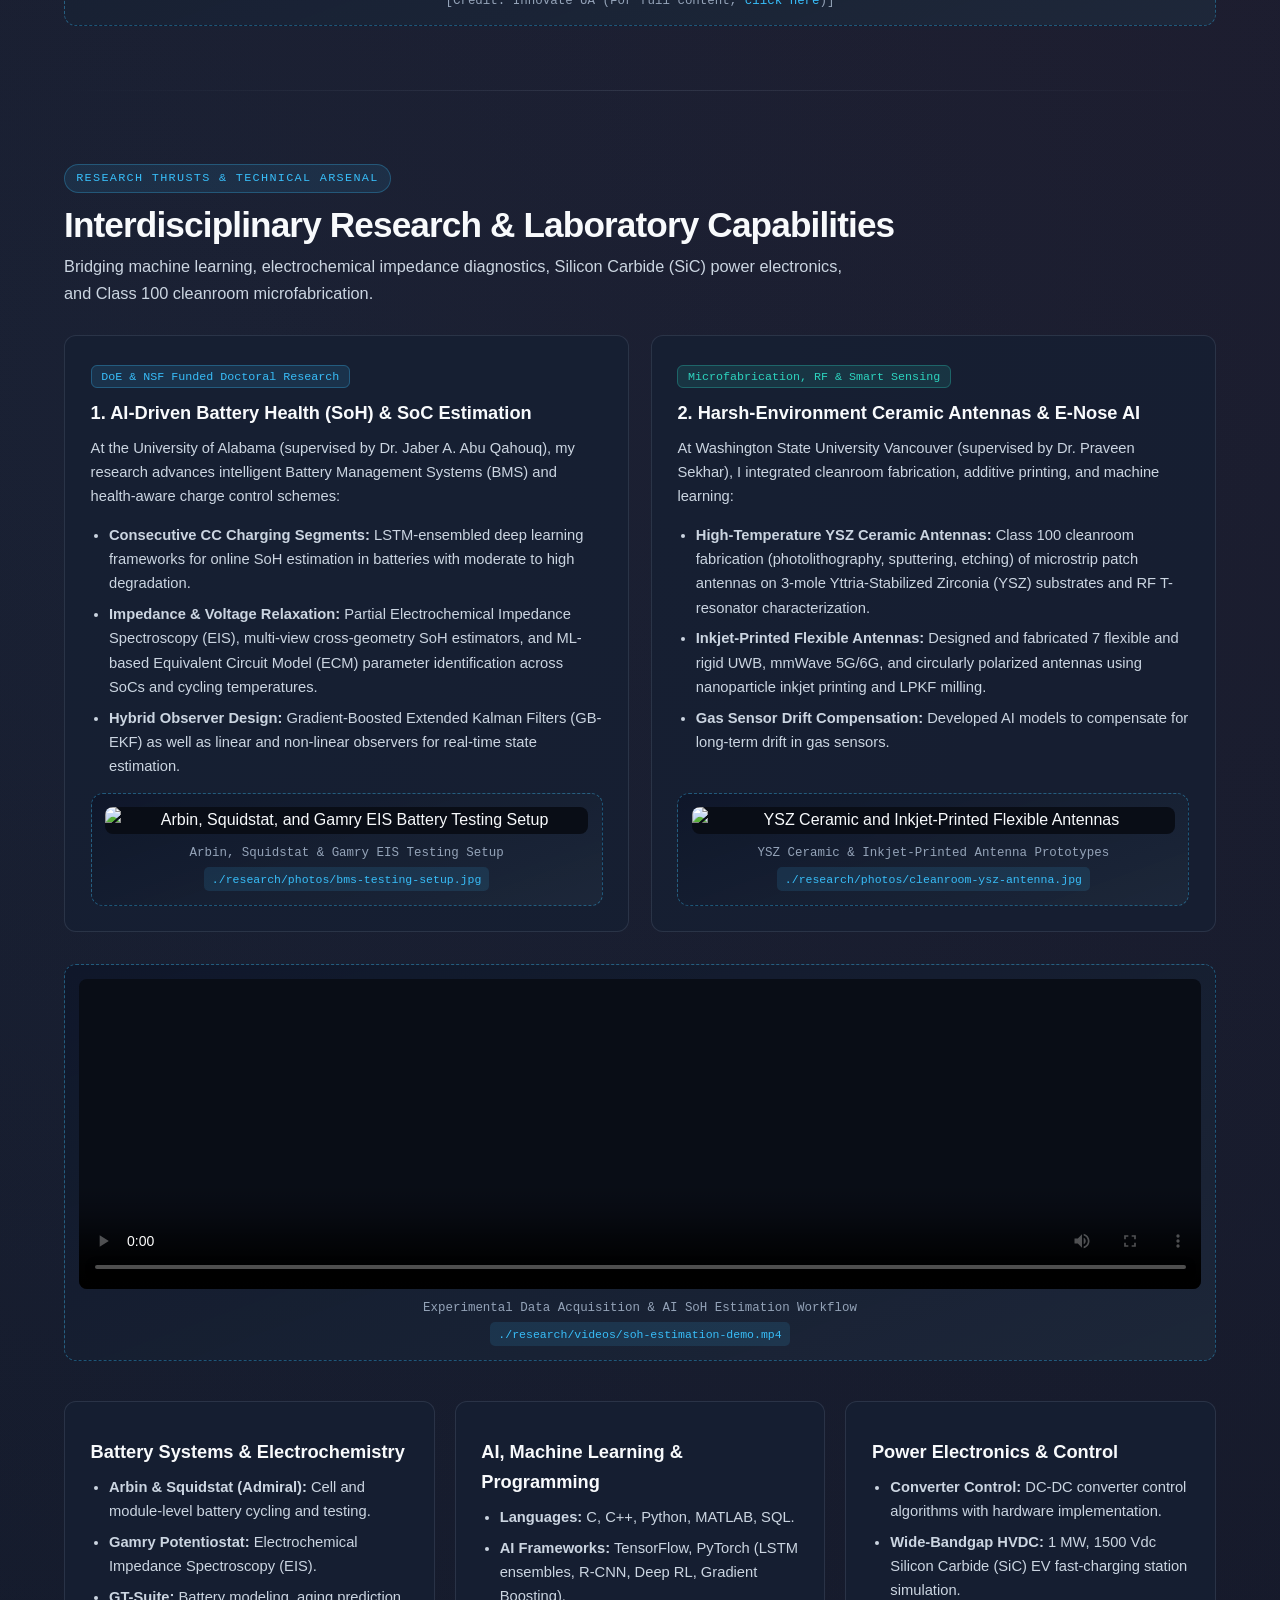
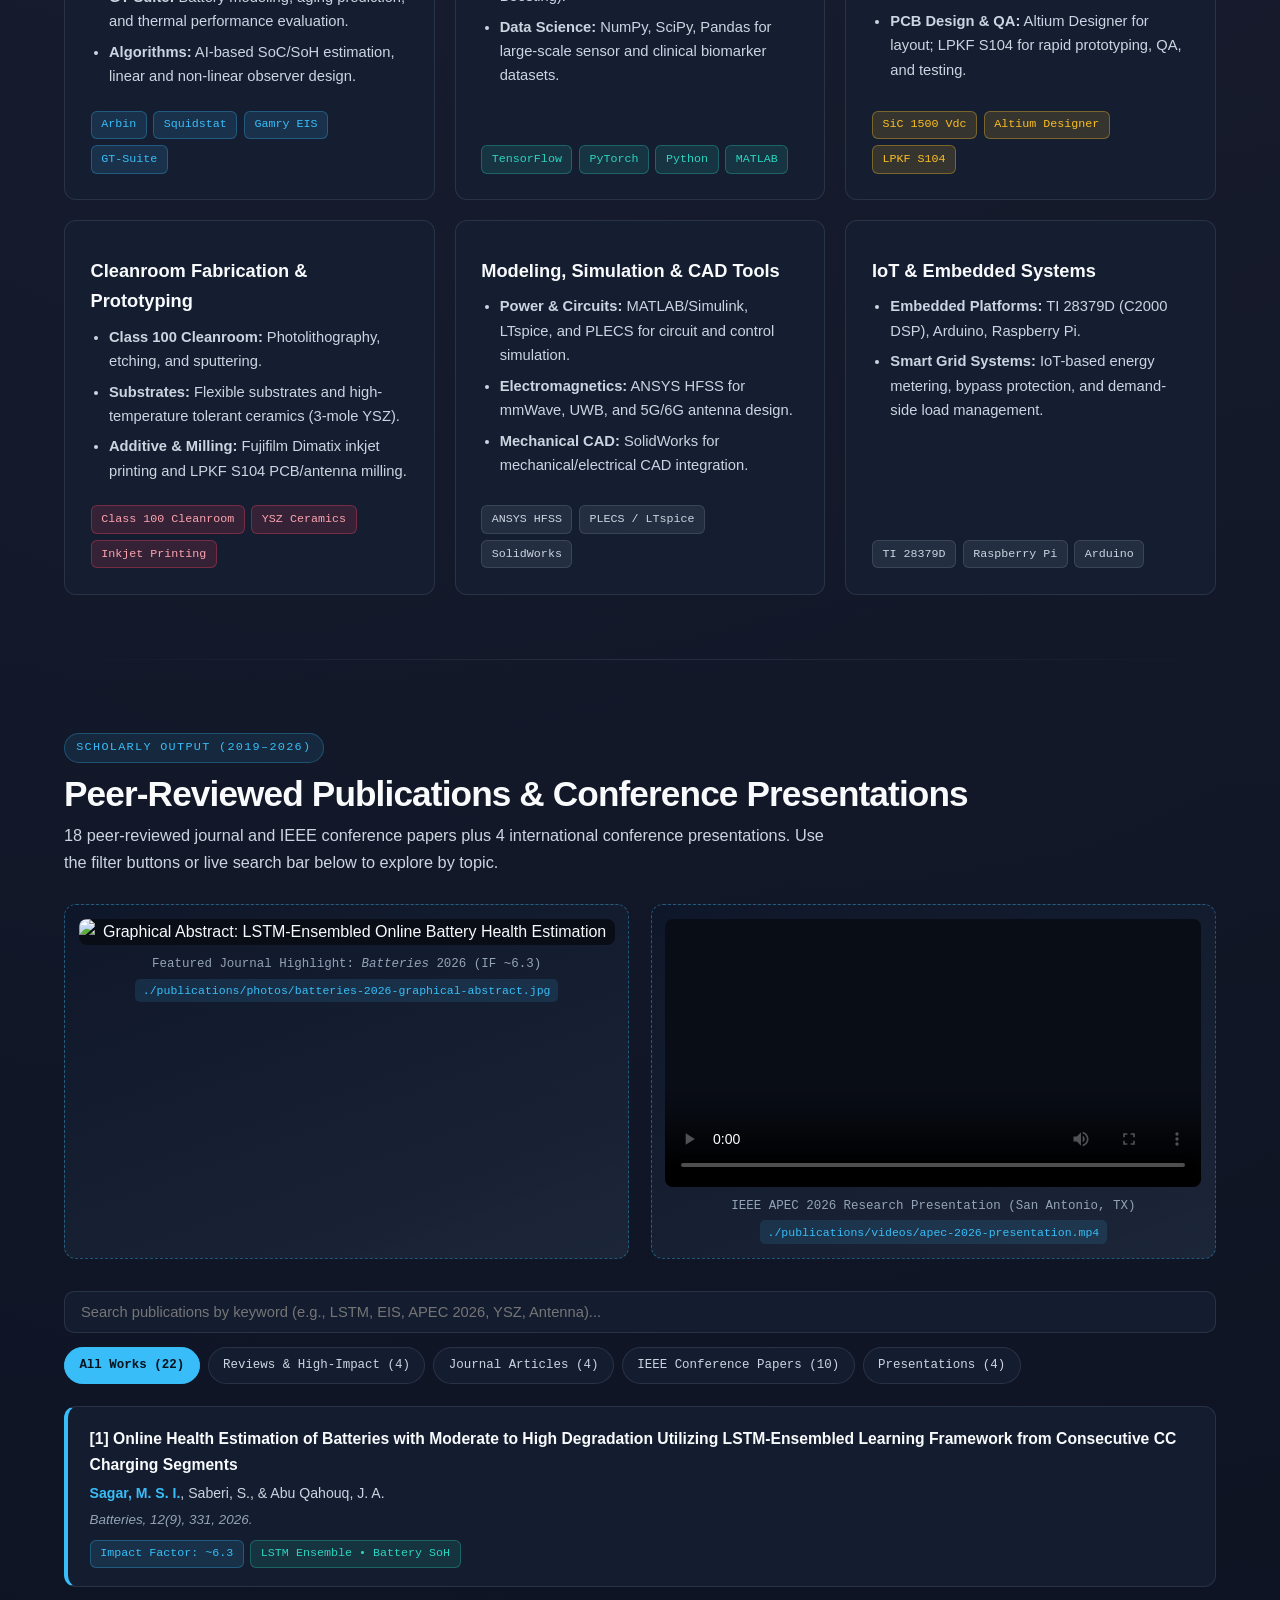
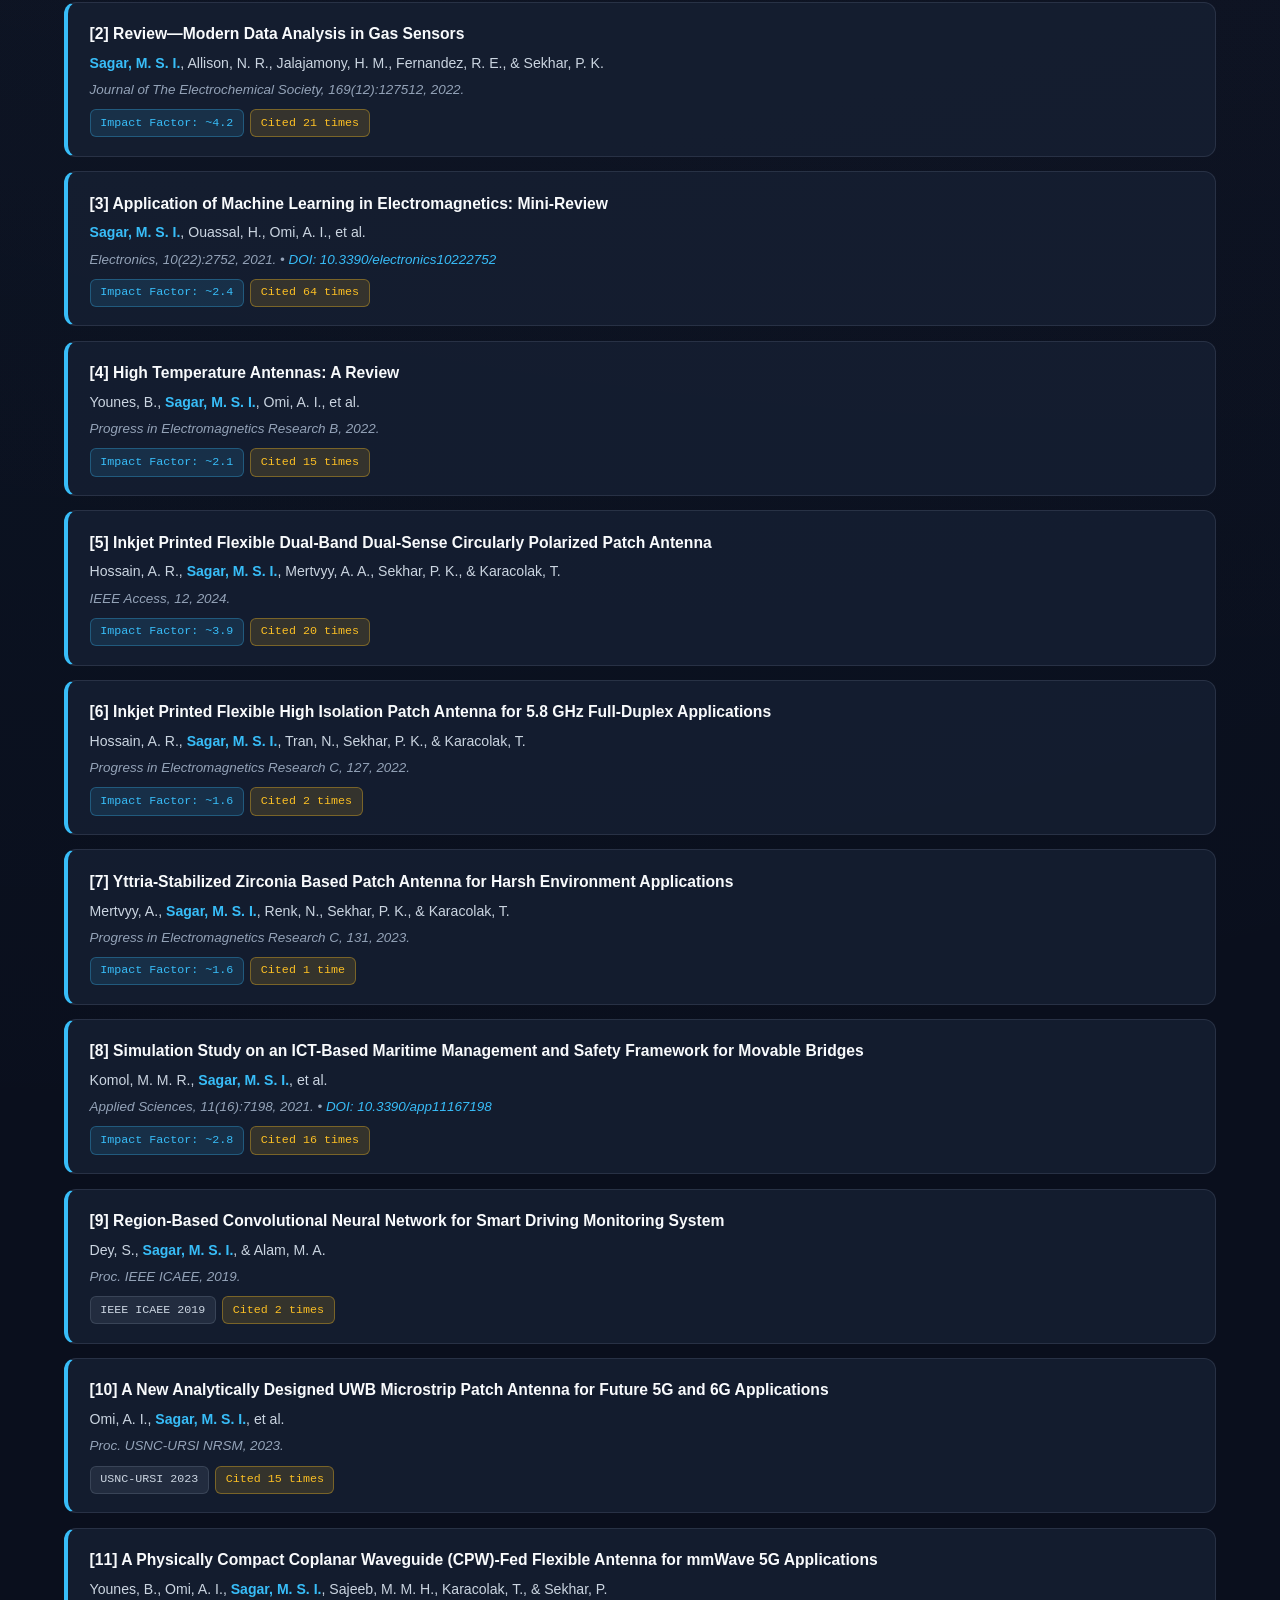
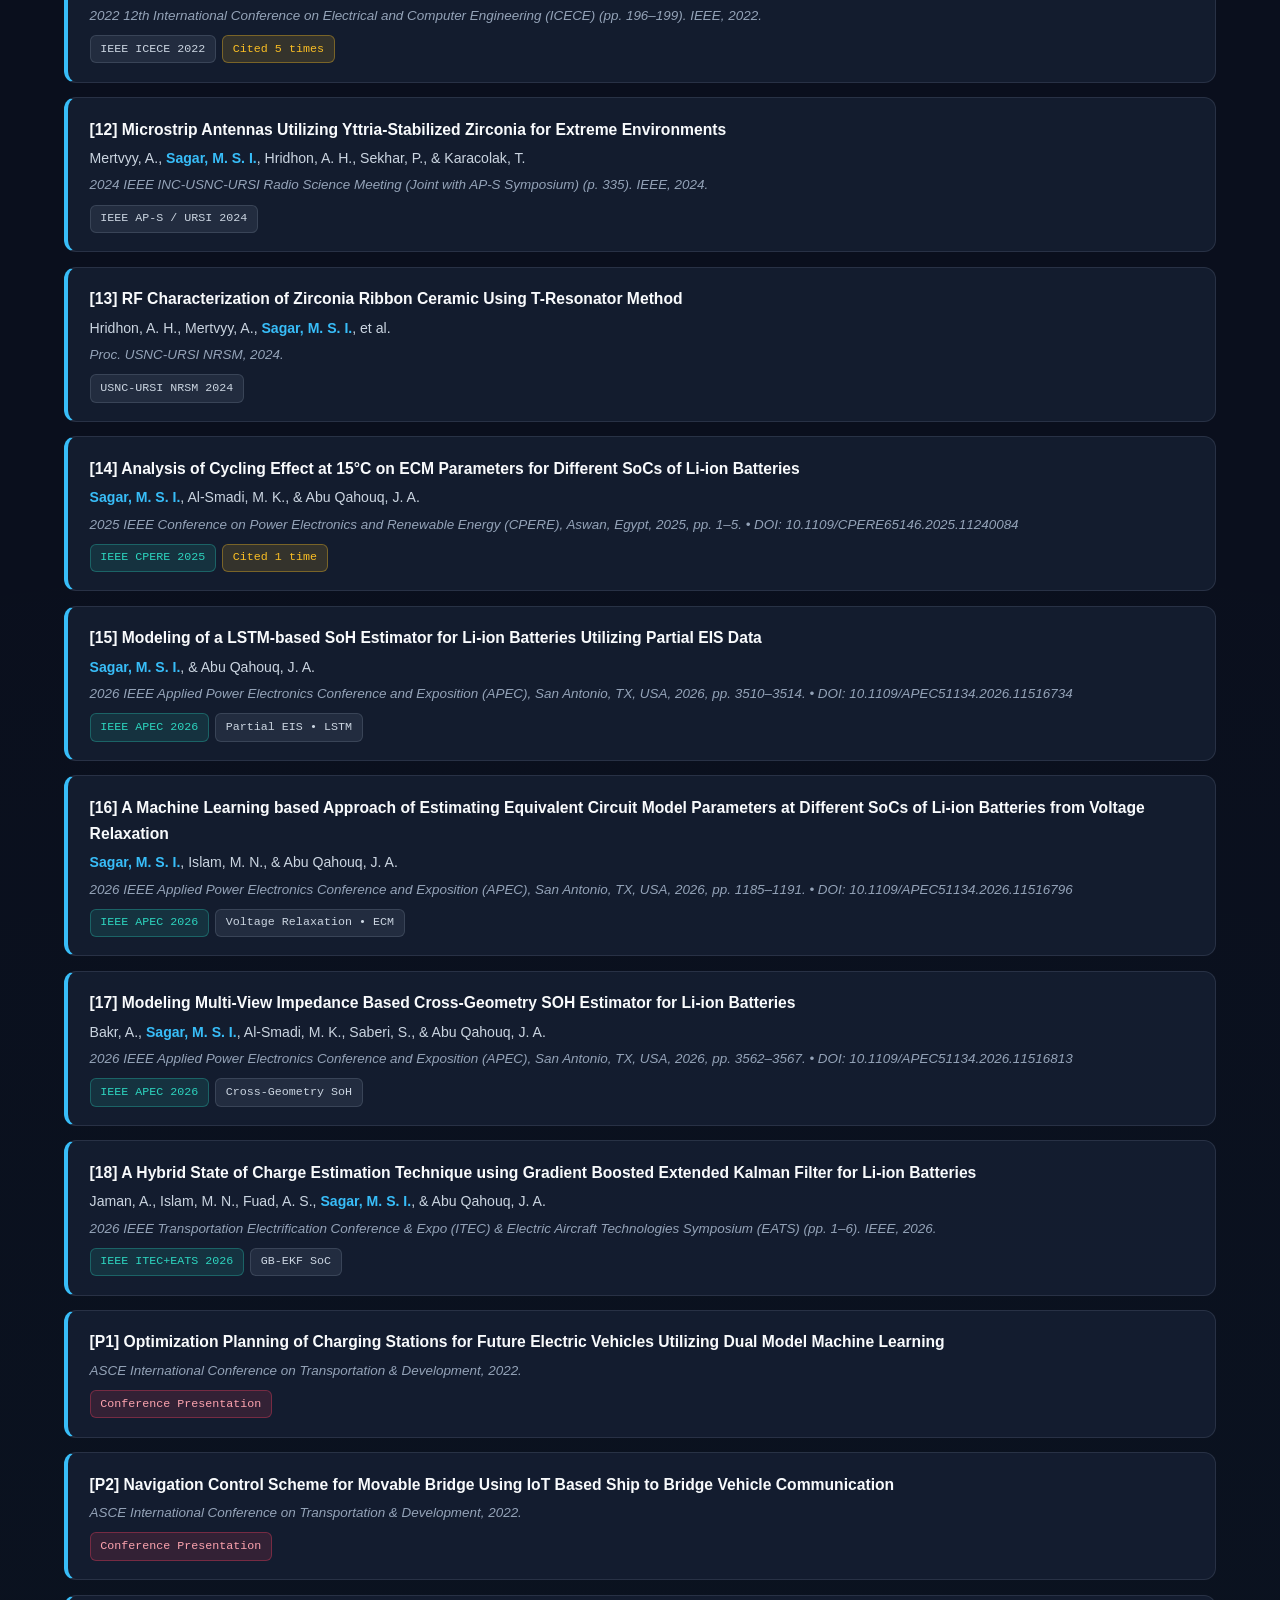
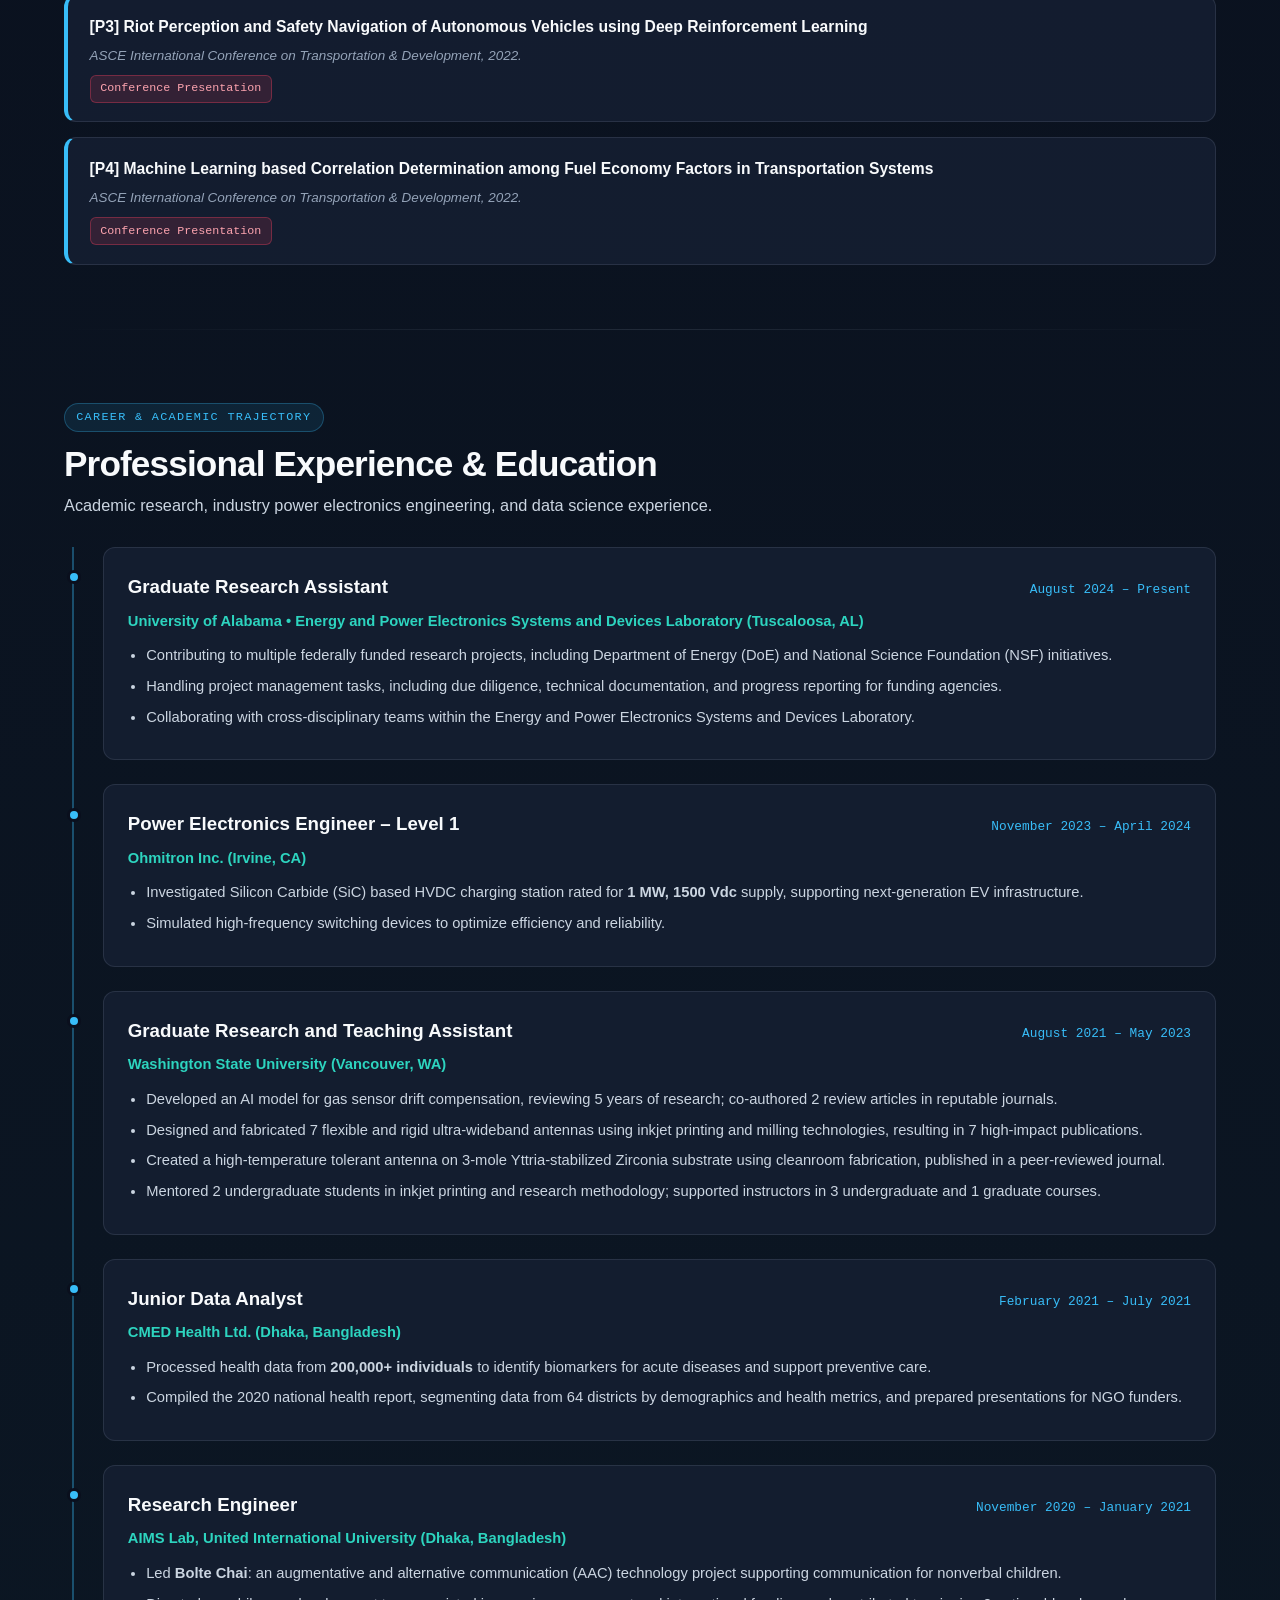
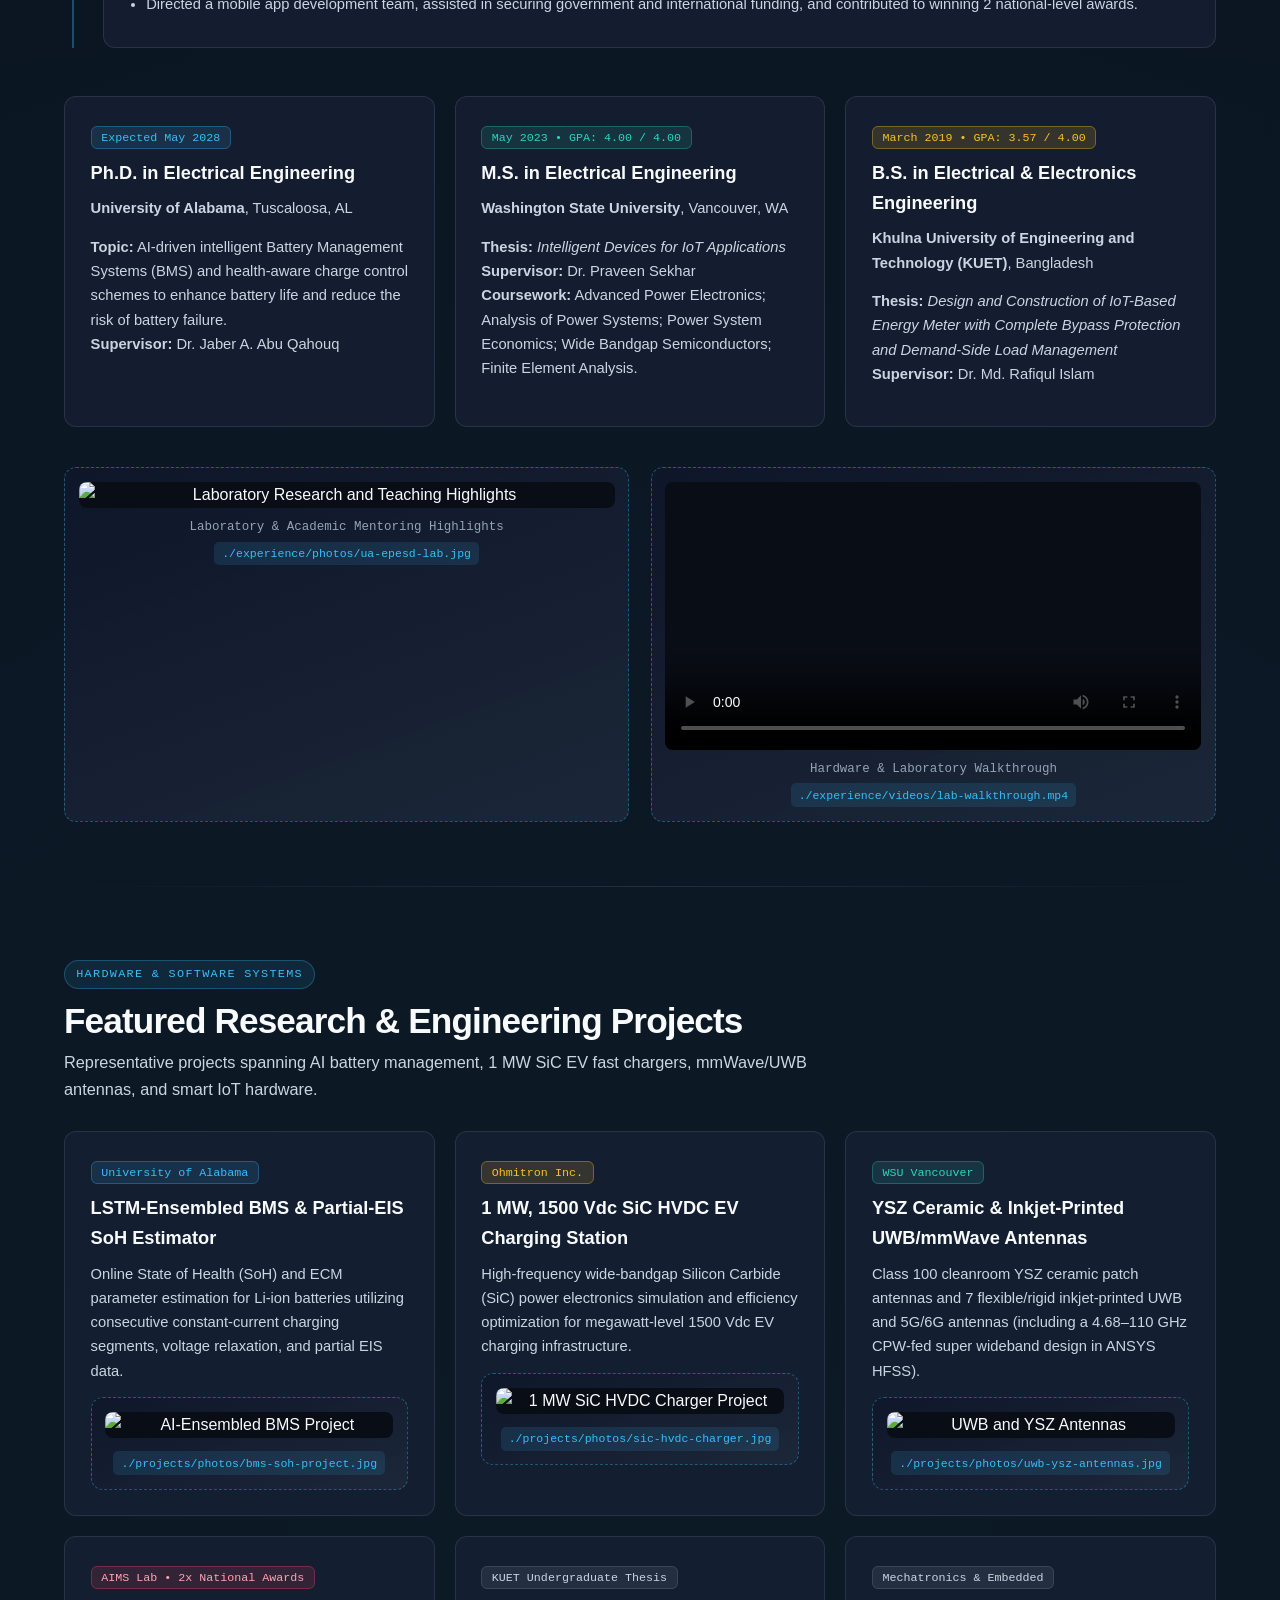
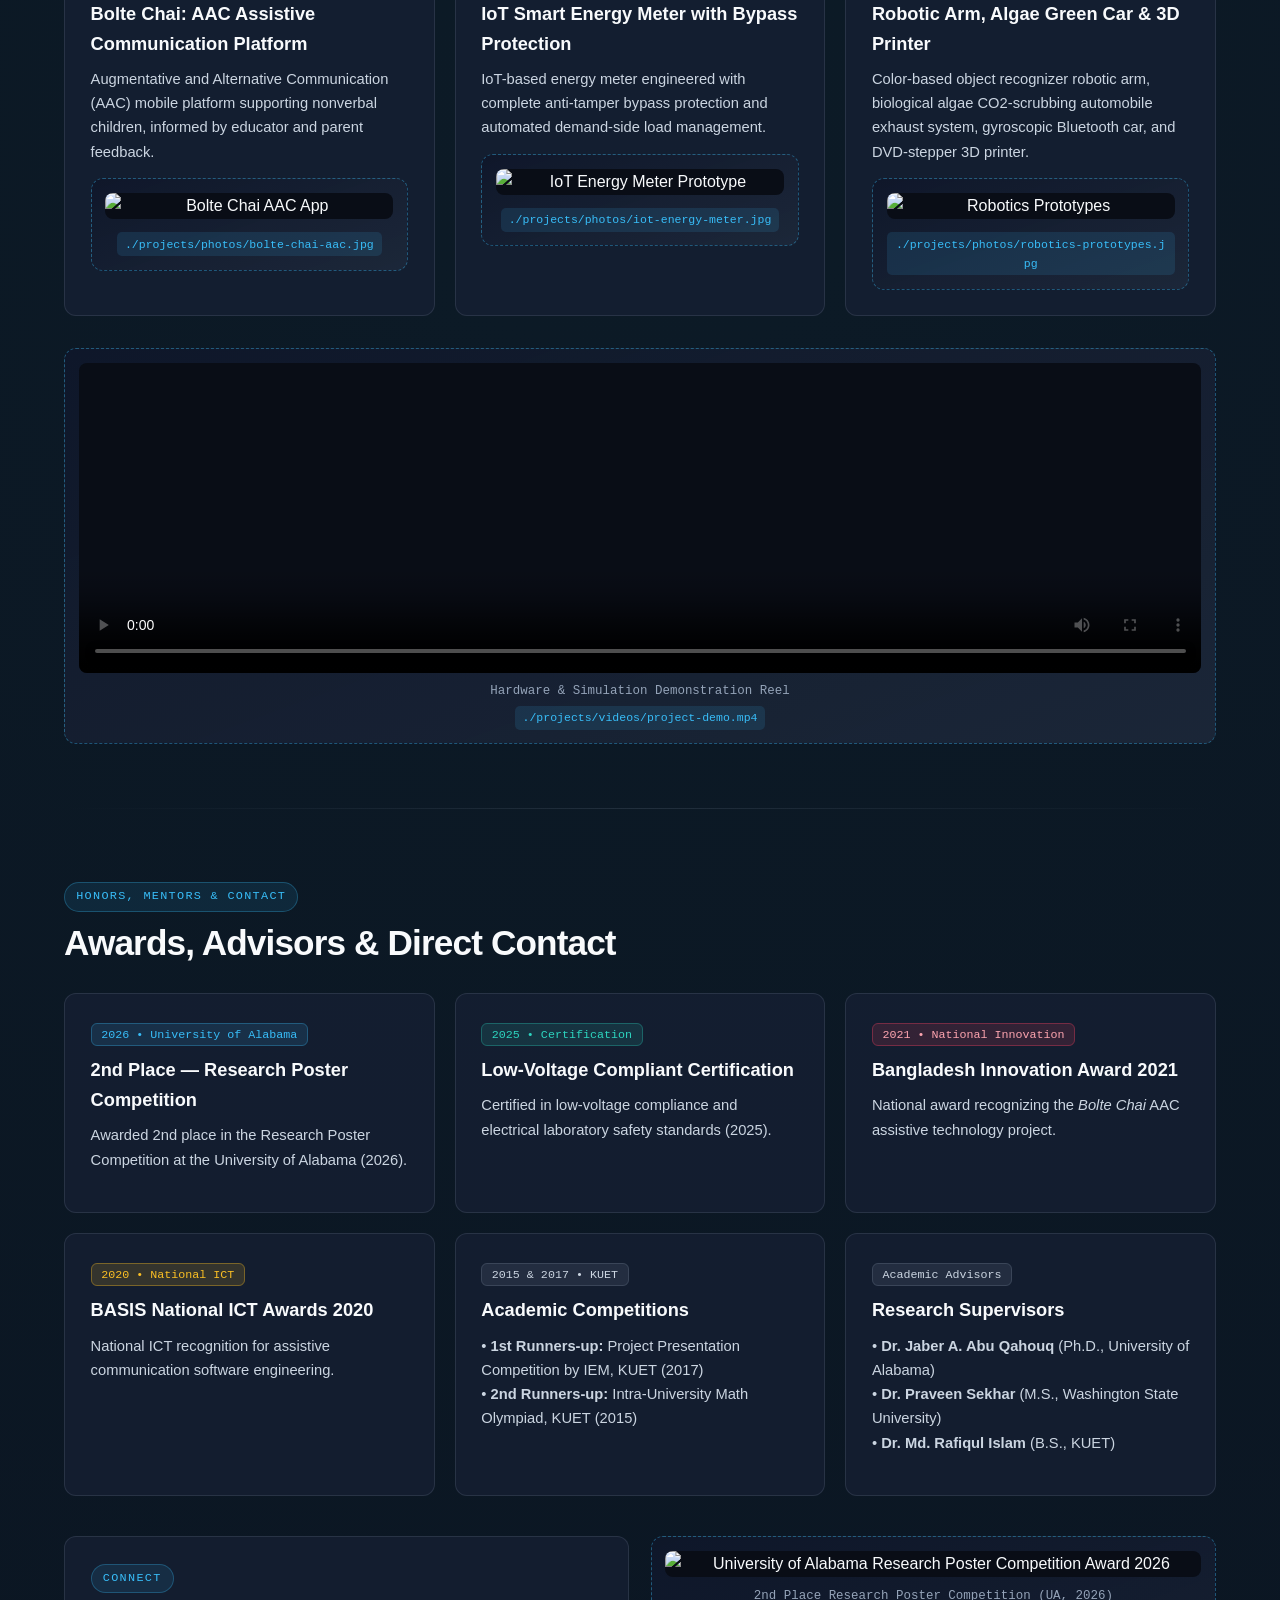
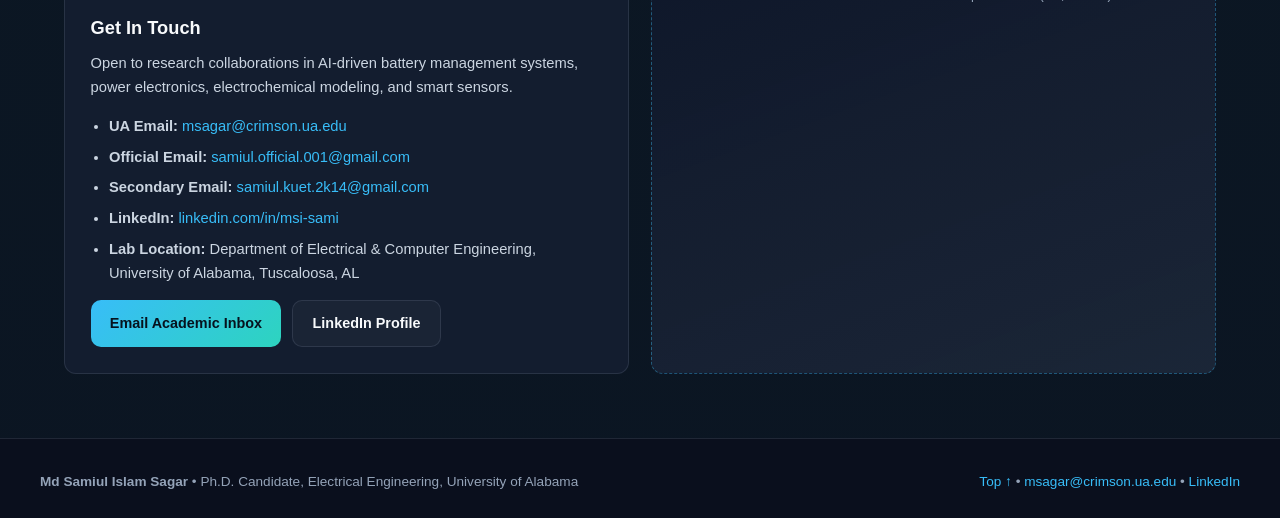
==== commit 9516d9d2: "Remove video element and path tag from index.html Removed video element and its associated path tag " ====
--- a/index.html
+++ b/index.html
@@ -892,14 +892,8 @@
           <img src="./contact/photos/ua-poster-award-2026.jpg" alt="University of Alabama Research Poster Competition Award 2026" loading="lazy" />
           <figcaption class="media-caption">
             2nd Place Research Poster Competition (UA, 2026)<br />
-            <span class="media-path-tag">./contact/photos/ua-poster-award-2026.jpg</span>
+            <!--<span class="media-path-tag">./contact/photos/ua-poster-award-2026.jpg</span>-->
           </figcaption>
-          <video controls preload="metadata" style="margin-top: 0.75rem;">
-            <source src="./contact/videos/award-highlight.mp4" type="video/mp4" />
-          </video>
-          <div class="media-caption">
-            <span class="media-path-tag">./contact/videos/award-highlight.mp4</span>
-          </div>
         </figure>
       </div>
     </section>
